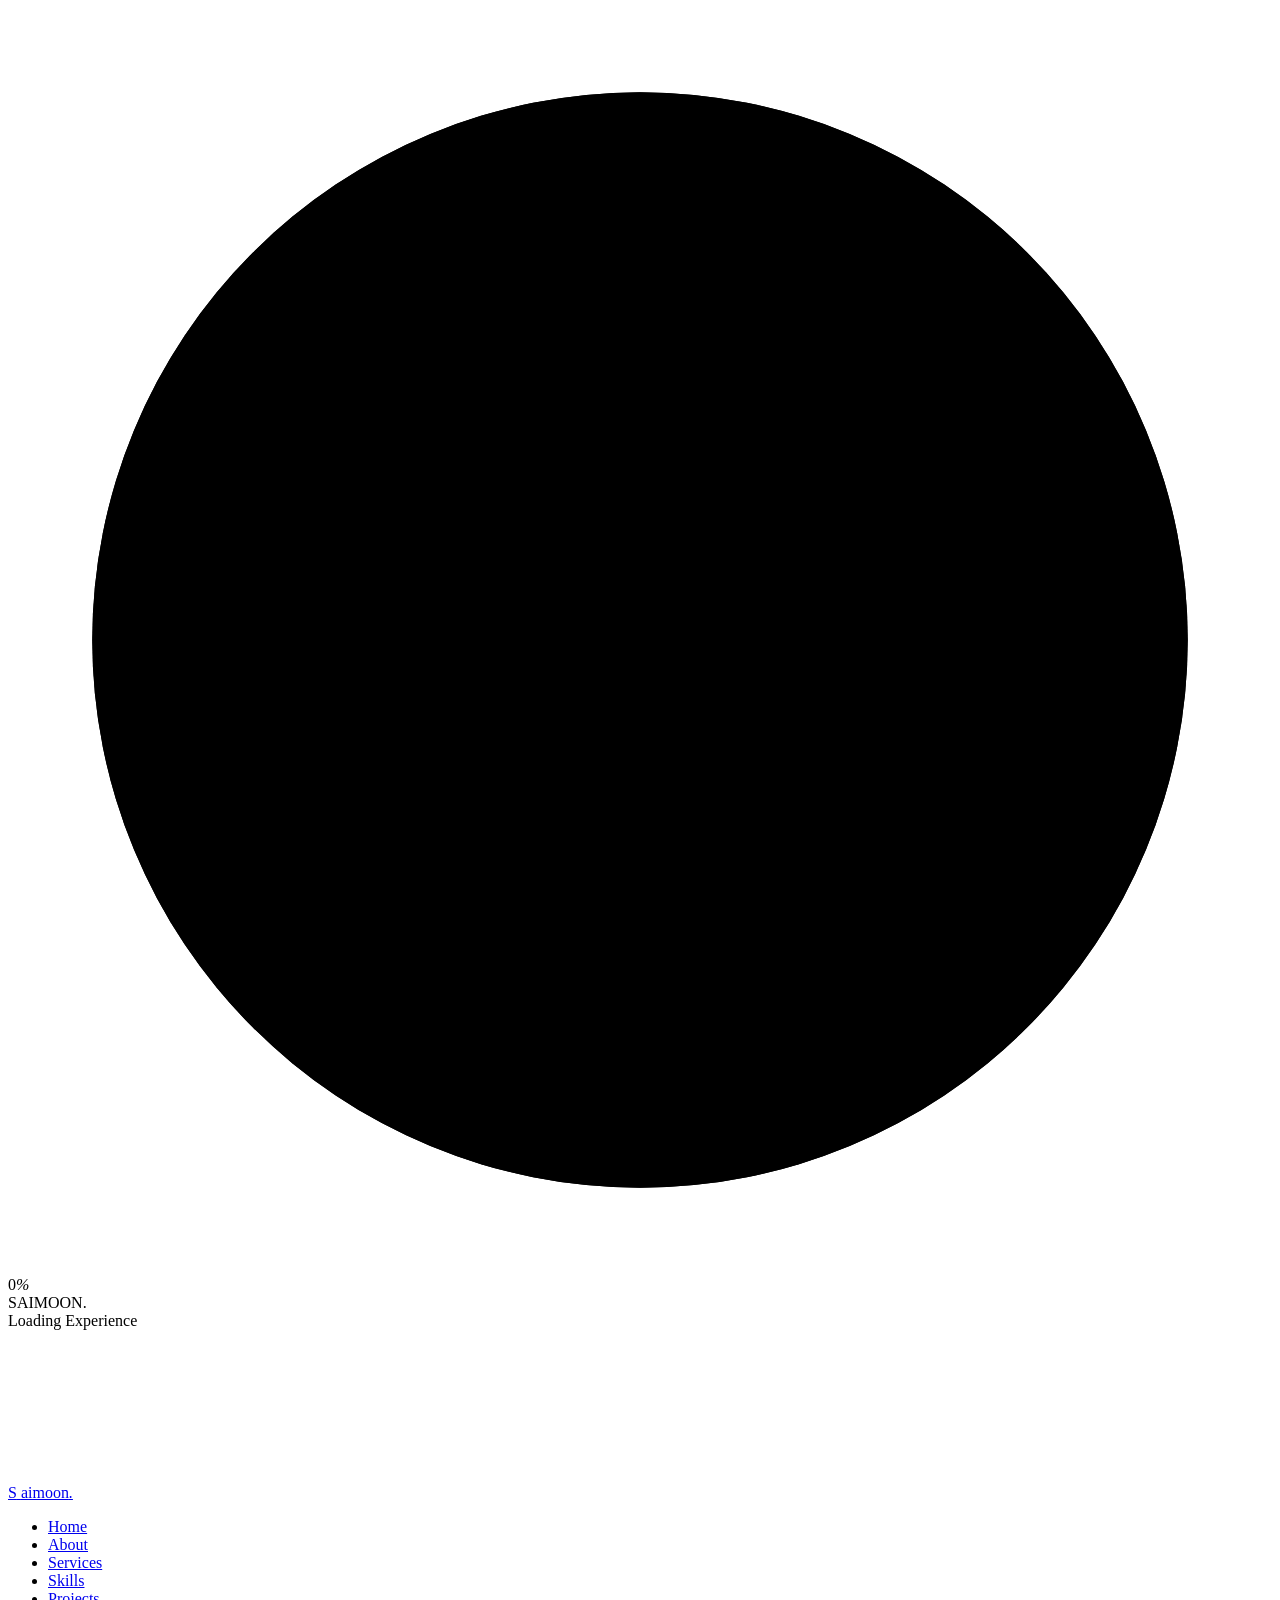
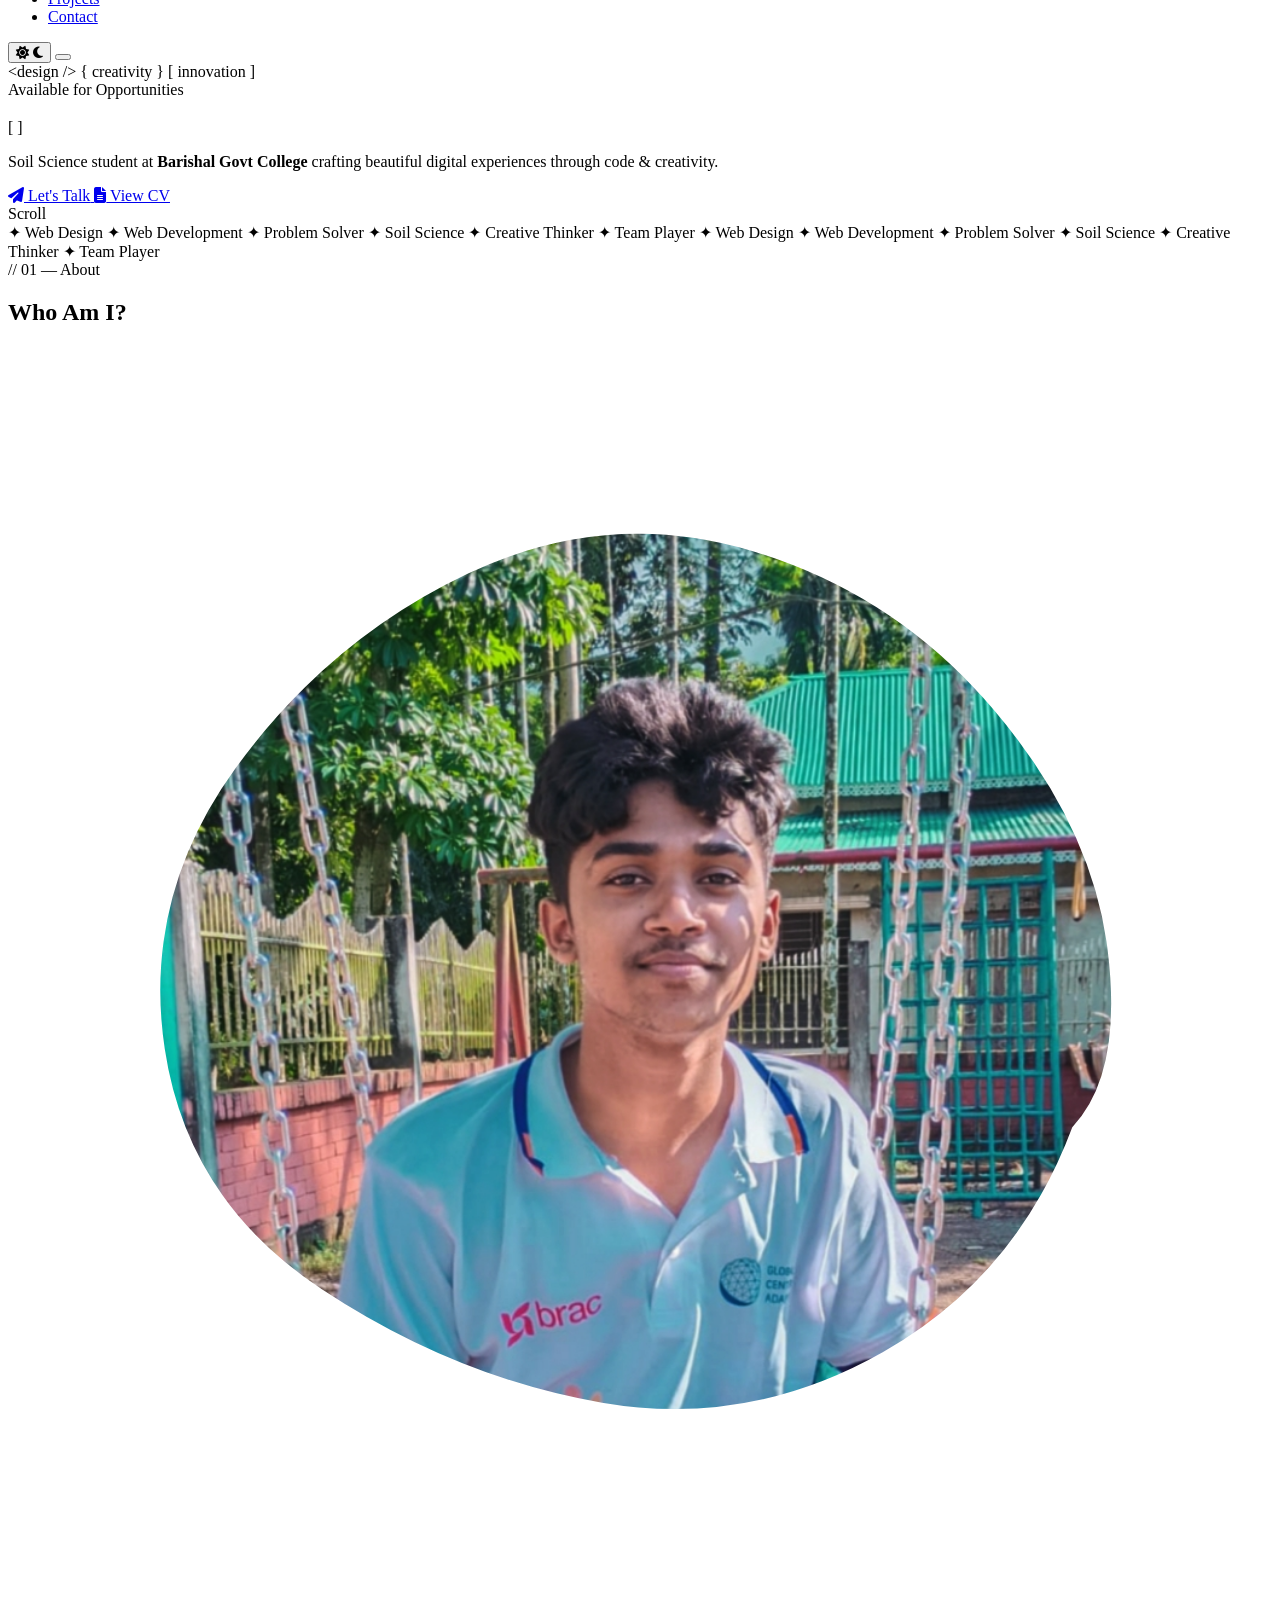
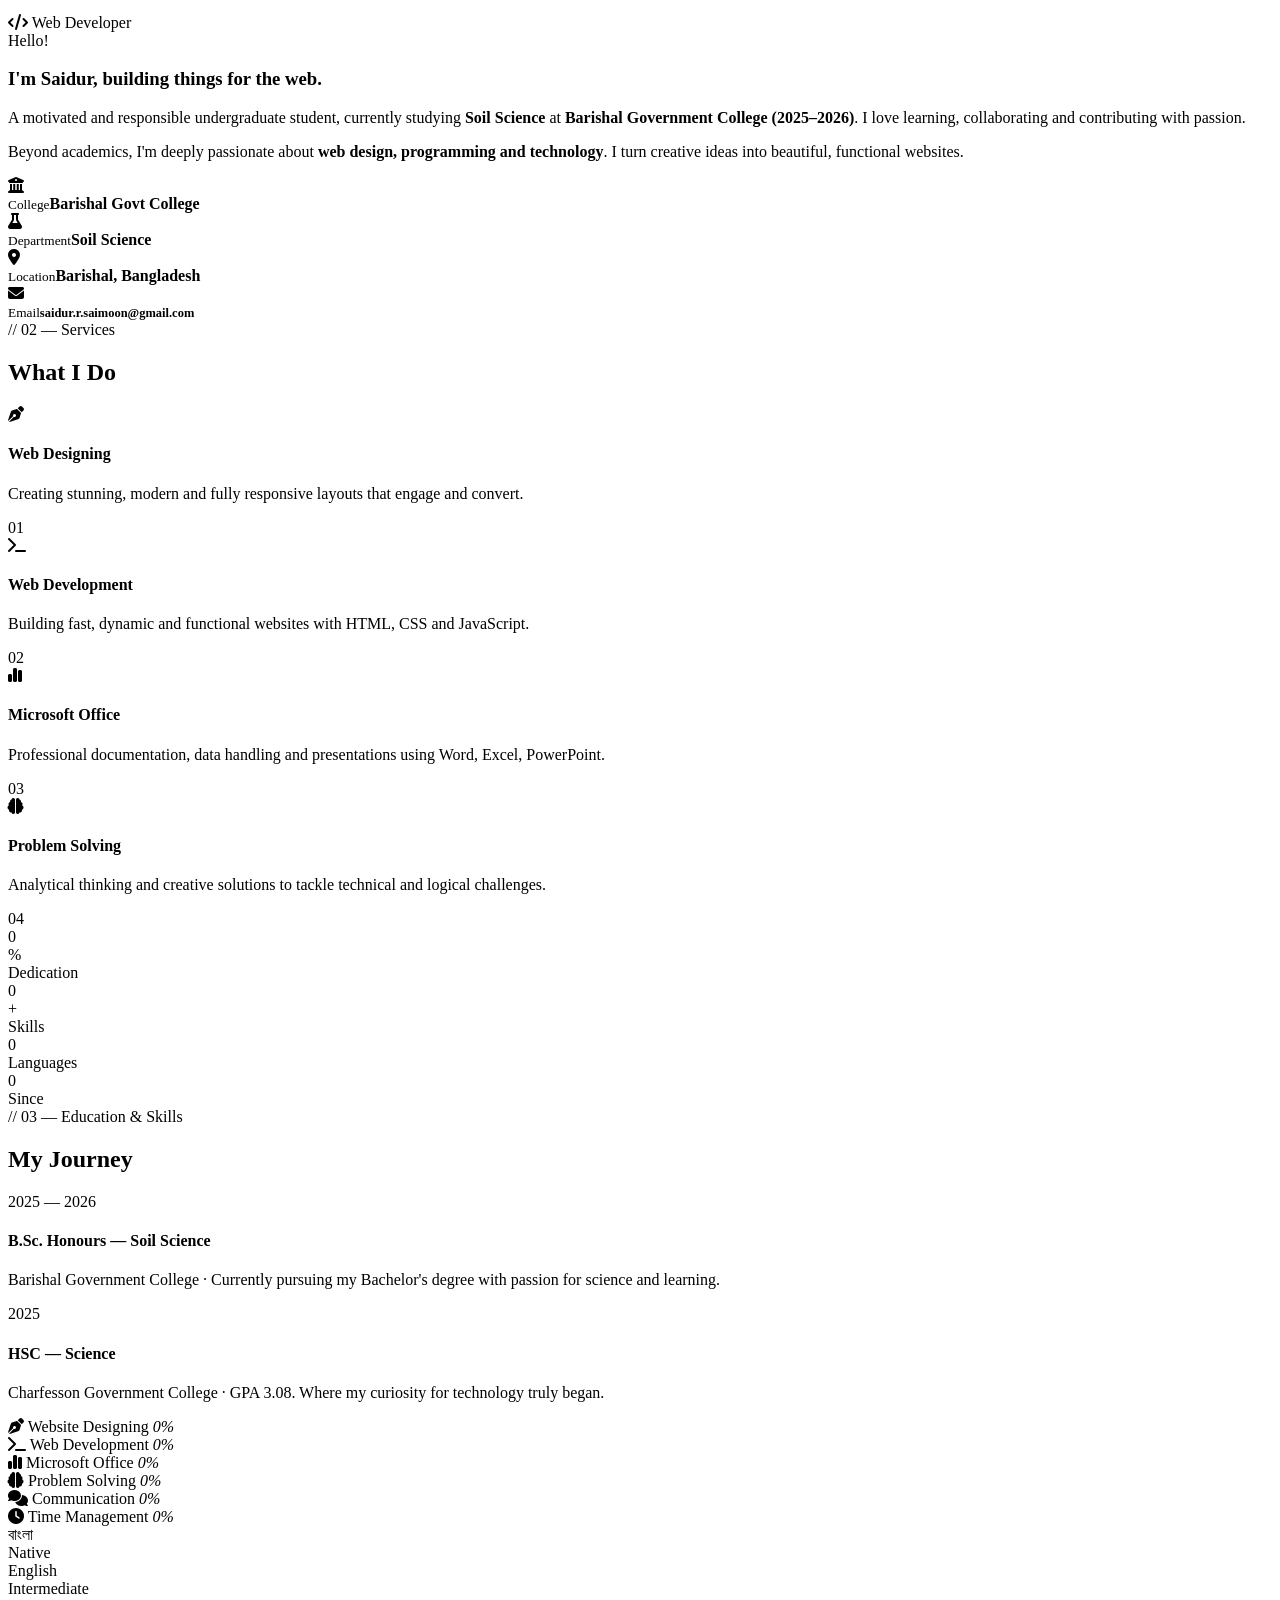
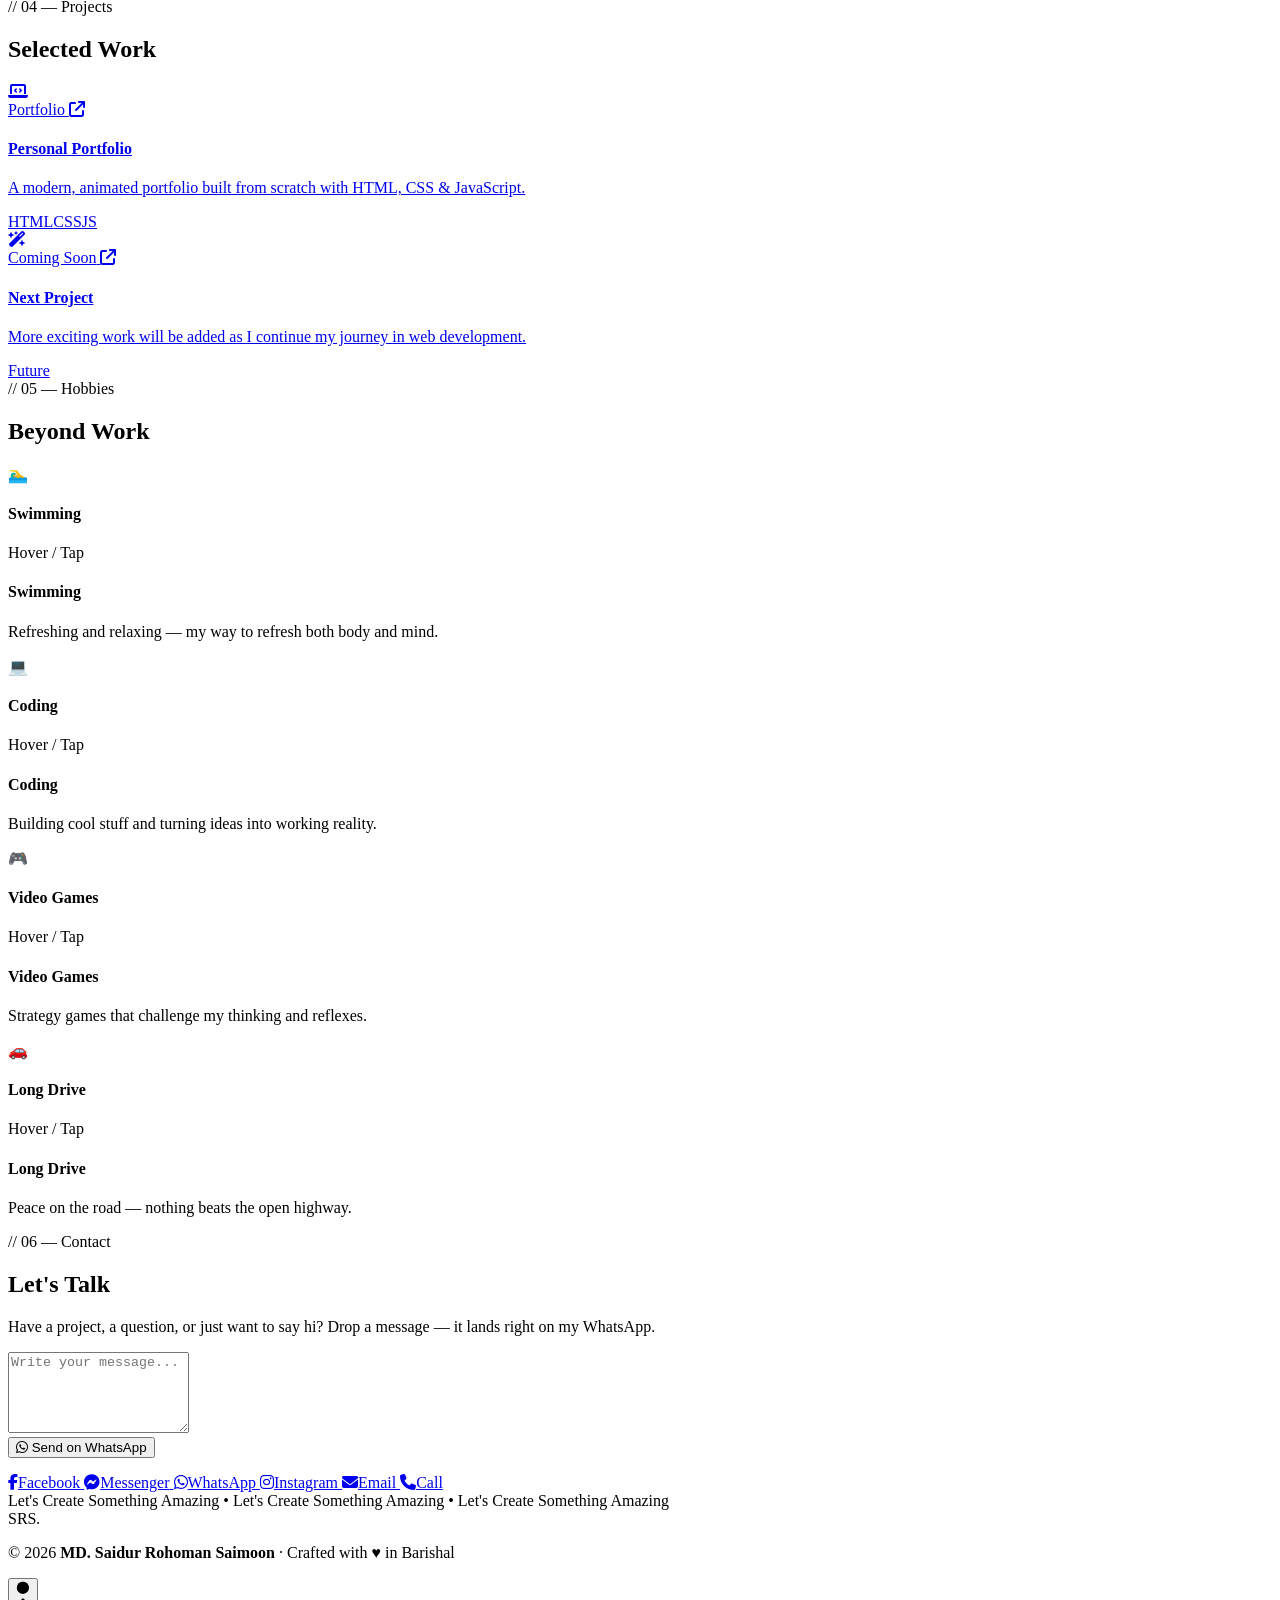
==== index.html @ ea06a196 "Add portfolio HTML structure This HTML file serves as a portfolio for MD. Saidur Rohoman Saimoon, sh" ====
<!DOCTYPE html>
<html lang="en">
<head>
<meta charset="UTF-8">
<meta name="viewport" content="width=device-width, initial-scale=1.0">
<title>MD. Saidur Rohoman Saimoon | Portfolio</title>
<link href="https://fonts.googleapis.com/css2?family=Space+Grotesk:wght@400;500;600;700&family=Syne:wght@600;700;800&family=JetBrains+Mono:wght@400;600&family=Poppins:wght@300;400;500;600&display=swap" rel="stylesheet">
<link rel="stylesheet" href="https://cdnjs.cloudflare.com/ajax/libs/font-awesome/6.5.0/css/all.min.css">
<link rel="stylesheet" href="style.css">
</head>
<body>

<!-- Preloader -->
<div id="preloader">
  <div class="pl-ring">
    <svg viewBox="0 0 120 120">
      <circle class="pl-bg" cx="60" cy="60" r="52"/>
      <circle class="pl-fg" cx="60" cy="60" r="52"/>
    </svg>
    <div class="pl-counter"><span id="plNum">0</span><i>%</i></div>
  </div>
  <div class="pl-logo">SAIMOON<span>.</span></div>
  <div class="pl-text">Loading Experience</div>
</div>

<!-- Background -->
<div class="bg-base"></div>
<div class="bg-grid"></div>
<div class="bg-noise"></div>
<div class="orb orb1"></div>
<div class="orb orb2"></div>
<div class="orb orb3"></div>
<div class="orb orb4"></div>
<div class="orb orb5"></div>
<canvas id="particles"></canvas>

<div id="scrollProgress"></div>

<!-- Cursor -->
<div class="cursor-trail" id="trail1"></div>
<div class="cursor-trail" id="trail2"></div>
<div class="cursor-trail" id="trail3"></div>
<div class="cursor-trail" id="trail4"></div>
<div class="cursor-trail" id="trail5"></div>
<div class="cursor-ring"></div>
<div class="cursor-dot"></div>

<!-- Navbar -->
<nav id="navbar">
  <a href="#home" class="logo">
    <span class="logo-mark">S</span>
    <span class="logo-text">aimoon<em>.</em></span>
  </a>
  <ul class="nav-links" id="navLinks">
    <li><a href="#home" data-text="Home"><span>Home</span></a></li>
    <li><a href="#about" data-text="About"><span>About</span></a></li>
    <li><a href="#services" data-text="Services"><span>Services</span></a></li>
    <li><a href="#skills" data-text="Skills"><span>Skills</span></a></li>
    <li><a href="#projects" data-text="Projects"><span>Projects</span></a></li>
    <li><a href="#contact" data-text="Contact"><span>Contact</span></a></li>
  </ul>
  <div class="nav-right">
    <button id="themeBtn" aria-label="Toggle theme">
      <i class="fas fa-sun"></i>
      <i class="fas fa-moon"></i>
    </button>
    <button class="menu-btn" id="menuBtn" aria-label="Menu">
      <span></span><span></span><span></span>
    </button>
  </div>
</nav>

<!-- Hero -->
<section id="home" class="hero">
  <div class="hero-floating-code">
    <span>&lt;design /&gt;</span>
    <span>{ creativity }</span>
    <span>[ innovation ]</span>
  </div>
  <div class="hero-inner">
    <div class="hero-badge">
      <span class="badge-pulse"></span>
      <span>Available for Opportunities</span>
    </div>
    <h1 class="hero-name">
      <span class="line"><span class="word" data-letters="MD. Saidur"></span></span>
      <span class="line"><span class="word gradient" data-letters="Rohoman Saimoon"></span></span>
    </h1>
    <div class="hero-role">
      <span class="role-bracket">[</span>
      <span id="typingRole"></span>
      <span class="role-cursor"></span>
      <span class="role-bracket">]</span>
    </div>
    <p class="hero-desc">
      Soil Science student at <strong>Barishal Govt College</strong> crafting 
      beautiful digital experiences through code &amp; creativity.
    </p>
    <div class="hero-actions">
      <a href="#contact" class="btn btn-glow" data-magnetic>
        <span><i class="fas fa-paper-plane"></i> Let's Talk</span>
      </a>
      <a href="cv.html" class="btn btn-ghost" data-magnetic>
        <span><i class="fas fa-file-alt"></i> View CV</span>
      </a>
    </div>
  </div>
  <div class="hero-scroll">
    <div class="scroll-line"></div>
    <span>Scroll</span>
  </div>
</section>

<!-- Marquee -->
<div class="marquee">
  <div class="marquee-inner">
    <span class="marquee-item">✦ Web Design</span>
    <span class="marquee-item">✦ Web Development</span>
    <span class="marquee-item">✦ Problem Solver</span>
    <span class="marquee-item">✦ Soil Science</span>
    <span class="marquee-item">✦ Creative Thinker</span>
    <span class="marquee-item">✦ Team Player</span>
    <span class="marquee-item">✦ Web Design</span>
    <span class="marquee-item">✦ Web Development</span>
    <span class="marquee-item">✦ Problem Solver</span>
    <span class="marquee-item">✦ Soil Science</span>
    <span class="marquee-item">✦ Creative Thinker</span>
    <span class="marquee-item">✦ Team Player</span>
  </div>
</div>

<!-- About -->
<section id="about" class="section">
  <div class="section-head reveal">
    <span class="section-tag">// 01 — About</span>
    <h2 class="section-title scramble" data-text="Who Am I?">Who Am I?</h2>
  </div>
  <div class="about-wrap">
    <div class="about-visual reveal">
      <div class="blob-wrap">
        <div class="blob-glow"></div>
        <svg class="blob-svg" viewBox="0 0 500 500">
          <defs>
            <clipPath id="blobClip">
              <path id="blobPath" d="M421,309Q399,368,346,398Q293,428,235,418Q177,408,124,373Q71,338,62,278Q53,218,90,167Q127,116,182,90Q237,64,294,81Q351,98,390,144Q429,190,435,239Q441,288,421,309Z"/>
            </clipPath>
          </defs>
          <image href="profile.jpg" x="0" y="0" width="500" height="500" preserveAspectRatio="xMidYMid slice" clip-path="url(#blobClip)"/>
        </svg>
        <div class="blob-ring"></div>
        <div class="blob-orbit"><span class="orbit-ball"></span></div>
      </div>
      <div class="visual-tag">
        <i class="fas fa-code"></i>
        <span>Web Developer</span>
      </div>
    </div>
    <div class="about-text reveal">
      <div class="about-line"><span>Hello!</span></div>
      <h3 class="about-h">I'm <span class="grad-text">Saidur</span>, building things for the web.</h3>
      <p>
        A motivated and responsible undergraduate student, currently studying 
        <strong>Soil Science</strong> at <strong>Barishal Government College (2025–2026)</strong>. 
        I love learning, collaborating and contributing with passion.
      </p>
      <p>
        Beyond academics, I'm deeply passionate about <strong>web design, programming and technology</strong>. 
        I turn creative ideas into beautiful, functional websites.
      </p>
      <div class="about-info">
        <div class="info-row">
          <i class="fas fa-university"></i>
          <div><small>College</small><strong>Barishal Govt College</strong></div>
        </div>
        <div class="info-row">
          <i class="fas fa-flask"></i>
          <div><small>Department</small><strong>Soil Science</strong></div>
        </div>
        <div class="info-row">
          <i class="fas fa-map-marker-alt"></i>
          <div><small>Location</small><strong>Barishal, Bangladesh</strong></div>
        </div>
        <div class="info-row">
          <i class="fas fa-envelope"></i>
          <div><small>Email</small><strong style="font-size:.78rem">saidur.r.saimoon@gmail.com</strong></div>
        </div>
      </div>
    </div>
  </div>
</section>

<!-- Services -->
<section id="services" class="section">
  <div class="section-head reveal">
    <span class="section-tag">// 02 — Services</span>
    <h2 class="section-title scramble" data-text="What I Do">What I Do</h2>
  </div>
  <div class="services-grid">
    <div class="service-card reveal" data-tilt>
      <div class="service-inner">
        <div class="service-icon"><i class="fas fa-pen-nib"></i></div>
        <h4>Web Designing</h4>
        <p>Creating stunning, modern and fully responsive layouts that engage and convert.</p>
        <span class="service-num">01</span>
      </div>
      <div class="spotlight"></div>
    </div>
    <div class="service-card reveal" data-tilt>
      <div class="service-inner">
        <div class="service-icon"><i class="fas fa-terminal"></i></div>
        <h4>Web Development</h4>
        <p>Building fast, dynamic and functional websites with HTML, CSS and JavaScript.</p>
        <span class="service-num">02</span>
      </div>
      <div class="spotlight"></div>
    </div>
    <div class="service-card reveal" data-tilt>
      <div class="service-inner">
        <div class="service-icon"><i class="fas fa-chart-simple"></i></div>
        <h4>Microsoft Office</h4>
        <p>Professional documentation, data handling and presentations using Word, Excel, PowerPoint.</p>
        <span class="service-num">03</span>
      </div>
      <div class="spotlight"></div>
    </div>
    <div class="service-card reveal" data-tilt>
      <div class="service-inner">
        <div class="service-icon"><i class="fas fa-brain"></i></div>
        <h4>Problem Solving</h4>
        <p>Analytical thinking and creative solutions to tackle technical and logical challenges.</p>
        <span class="service-num">04</span>
      </div>
      <div class="spotlight"></div>
    </div>
  </div>
</section>

<!-- Stats -->
<section class="stats-section">
  <div class="stats-grid">
    <div class="stat-card reveal">
      <div class="stat-num" data-count="100">0</div>
      <div class="stat-suffix">%</div>
      <div class="stat-label">Dedication</div>
    </div>
    <div class="stat-card reveal">
      <div class="stat-num" data-count="6">0</div>
      <div class="stat-suffix">+</div>
      <div class="stat-label">Skills</div>
    </div>
    <div class="stat-card reveal">
      <div class="stat-num" data-count="2">0</div>
      <div class="stat-suffix"></div>
      <div class="stat-label">Languages</div>
    </div>
    <div class="stat-card reveal">
      <div class="stat-num" data-count="2025">0</div>
      <div class="stat-suffix"></div>
      <div class="stat-label">Since</div>
    </div>
  </div>
</section>

<!-- Journey -->
<section id="skills" class="section">
  <div class="section-head reveal">
    <span class="section-tag">// 03 — Education & Skills</span>
    <h2 class="section-title scramble" data-text="My Journey">My Journey</h2>
  </div>
  <div class="journey-wrap">
    <div class="timeline-col">
      <div class="tl-item reveal">
        <div class="tl-marker"><span></span><div class="tl-ping"></div></div>
        <div class="tl-body">
          <span class="tl-date">2025 — 2026</span>
          <h4>B.Sc. Honours — Soil Science</h4>
          <p>Barishal Government College · Currently pursuing my Bachelor's degree with passion for science and learning.</p>
        </div>
      </div>
      <div class="tl-item reveal">
        <div class="tl-marker"><span></span><div class="tl-ping"></div></div>
        <div class="tl-body">
          <span class="tl-date">2025</span>
          <h4>HSC — Science</h4>
          <p>Charfesson Government College · GPA 3.08. Where my curiosity for technology truly began.</p>
        </div>
      </div>
    </div>
    <div class="skills-col">
      <div class="skill reveal">
        <div class="skill-top">
          <span><i class="fas fa-pen-nib"></i> Website Designing</span>
          <em><span class="skill-count" data-count="88">0</span>%</em>
        </div>
        <div class="skill-track"><div class="skill-fill" data-width="88"></div></div>
      </div>
      <div class="skill reveal">
        <div class="skill-top">
          <span><i class="fas fa-terminal"></i> Web Development</span>
          <em><span class="skill-count" data-count="82">0</span>%</em>
        </div>
        <div class="skill-track"><div class="skill-fill" data-width="82"></div></div>
      </div>
      <div class="skill reveal">
        <div class="skill-top">
          <span><i class="fas fa-chart-simple"></i> Microsoft Office</span>
          <em><span class="skill-count" data-count="85">0</span>%</em>
        </div>
        <div class="skill-track"><div class="skill-fill" data-width="85"></div></div>
      </div>
      <div class="skill reveal">
        <div class="skill-top">
          <span><i class="fas fa-brain"></i> Problem Solving</span>
          <em><span class="skill-count" data-count="85">0</span>%</em>
        </div>
        <div class="skill-track"><div class="skill-fill" data-width="85"></div></div>
      </div>
      <div class="skill reveal">
        <div class="skill-top">
          <span><i class="fas fa-comments"></i> Communication</span>
          <em><span class="skill-count" data-count="80">0</span>%</em>
        </div>
        <div class="skill-track"><div class="skill-fill" data-width="80"></div></div>
      </div>
      <div class="skill reveal">
        <div class="skill-top">
          <span><i class="fas fa-clock"></i> Time Management</span>
          <em><span class="skill-count" data-count="83">0</span>%</em>
        </div>
        <div class="skill-track"><div class="skill-fill" data-width="83"></div></div>
      </div>
      <div class="lang-row">
        <div class="lang-pill"><div class="lang-name">বাংলা</div><div class="lang-lvl">Native</div></div>
        <div class="lang-pill"><div class="lang-name">English</div><div class="lang-lvl">Intermediate</div></div>
      </div>
    </div>
  </div>
</section>

<!-- Projects -->
<section id="projects" class="section">
  <div class="section-head reveal">
    <span class="section-tag">// 04 — Projects</span>
    <h2 class="section-title scramble" data-text="Selected Work">Selected Work</h2>
  </div>
  <div class="projects-grid">
    <a class="project-card reveal" href="#">
      <div class="project-visual">
        <div class="pv-bg pv-1"></div>
        <div class="pv-icon"><i class="fas fa-laptop-code"></i></div>
        <div class="pv-reveal"></div>
      </div>
      <div class="project-meta">
        <div class="pm-top">
          <span class="pm-cat">Portfolio</span>
          <span class="pm-arrow"><i class="fas fa-arrow-up-right-from-square"></i></span>
        </div>
        <h4>Personal Portfolio</h4>
        <p>A modern, animated portfolio built from scratch with HTML, CSS &amp; JavaScript.</p>
        <div class="pm-tags"><span>HTML</span><span>CSS</span><span>JS</span></div>
      </div>
    </a>
    <a class="project-card reveal" href="#">
      <div class="project-visual">
        <div class="pv-bg pv-2"></div>
        <div class="pv-icon"><i class="fas fa-wand-magic-sparkles"></i></div>
        <div class="pv-reveal"></div>
      </div>
      <div class="project-meta">
        <div class="pm-top">
          <span class="pm-cat">Coming Soon</span>
          <span class="pm-arrow"><i class="fas fa-arrow-up-right-from-square"></i></span>
        </div>
        <h4>Next Project</h4>
        <p>More exciting work will be added as I continue my journey in web development.</p>
        <div class="pm-tags"><span>Future</span></div>
      </div>
    </a>
  </div>
</section>

<!-- Hobbies -->
<section id="hobbies" class="section">
  <div class="section-head reveal">
    <span class="section-tag">// 05 — Hobbies</span>
    <h2 class="section-title scramble" data-text="Beyond Work">Beyond Work</h2>
  </div>
  <div class="hobbies-grid">
    <div class="flip-card reveal">
      <div class="flip-inner">
        <div class="flip-front"><div class="flip-icon">🏊‍♂️</div><h4>Swimming</h4><span>Hover / Tap</span></div>
        <div class="flip-back"><h4>Swimming</h4><p>Refreshing and relaxing — my way to refresh both body and mind.</p></div>
      </div>
    </div>
    <div class="flip-card reveal">
      <div class="flip-inner">
        <div class="flip-front"><div class="flip-icon">💻</div><h4>Coding</h4><span>Hover / Tap</span></div>
        <div class="flip-back"><h4>Coding</h4><p>Building cool stuff and turning ideas into working reality.</p></div>
      </div>
    </div>
    <div class="flip-card reveal">
      <div class="flip-inner">
        <div class="flip-front"><div class="flip-icon">🎮</div><h4>Video Games</h4><span>Hover / Tap</span></div>
        <div class="flip-back"><h4>Video Games</h4><p>Strategy games that challenge my thinking and reflexes.</p></div>
      </div>
    </div>
    <div class="flip-card reveal">
      <div class="flip-inner">
        <div class="flip-front"><div class="flip-icon">🚗</div><h4>Long Drive</h4><span>Hover / Tap</span></div>
        <div class="flip-back"><h4>Long Drive</h4><p>Peace on the road — nothing beats the open highway.</p></div>
      </div>
    </div>
  </div>
</section>

<!-- Contact -->
<section id="contact" class="section">
  <div class="section-head reveal">
    <span class="section-tag">// 06 — Contact</span>
    <h2 class="section-title scramble" data-text="Let's Talk">Let's Talk</h2>
  </div>
  <div class="contact-wrap">
    <p class="contact-lead reveal">
      Have a project, a question, or just want to say hi? Drop a message — it lands right on my WhatsApp.
    </p>
    <form class="contact-form reveal" id="contactForm">
      <div class="input-wrap">
        <textarea name="message" rows="5" placeholder="Write your message..." required></textarea>
      </div>
      <button type="submit" class="btn btn-glow" data-magnetic>
        <span><i class="fab fa-whatsapp"></i> Send on WhatsApp</span>
      </button>
      <p class="form-status" id="formStatus"></p>
    </form>
    <div class="social-orbit reveal">
      <a href="https://www.facebook.com/Saidur.R.Saimoon" target="_blank" rel="noopener" class="orbit-link">
        <i class="fab fa-facebook-f"></i><span>Facebook</span>
      </a>
      <a href="https://m.me/Saidur.R.Saimoon" target="_blank" rel="noopener" class="orbit-link">
        <i class="fab fa-facebook-messenger"></i><span>Messenger</span>
      </a>
      <a href="https://wa.me/8801610426493" target="_blank" rel="noopener" class="orbit-link">
        <i class="fab fa-whatsapp"></i><span>WhatsApp</span>
      </a>
      <a href="https://instagram.com/s.r.saimoon" target="_blank" rel="noopener" class="orbit-link">
        <i class="fab fa-instagram"></i><span>Instagram</span>
      </a>
      <a href="mailto:saidur.r.saimoon@gmail.com" class="orbit-link">
        <i class="fas fa-envelope"></i><span>Email</span>
      </a>
      <a href="tel:+8801610426493" class="orbit-link">
        <i class="fas fa-phone"></i><span>Call</span>
      </a>
    </div>
  </div>
</section>

<!-- Footer -->
<footer>
  <div class="footer-marquee">
    <span>Let's Create Something Amazing</span>
    <span class="dot">•</span>
    <span>Let's Create Something Amazing</span>
    <span class="dot">•</span>
    <span>Let's Create Something Amazing</span>
  </div>
  <div class="footer-bottom">
    <div class="footer-logo">SRS<em>.</em></div>
    <p>© 2026 <strong>MD. Saidur Rohoman Saimoon</strong> · Crafted with <span class="heart">♥</span> in Barishal</p>
  </div>
</footer>

<button id="topBtn" aria-label="Back to top">
  <svg viewBox="0 0 48 48">
    <circle class="ring-bg" cx="24" cy="24" r="21"/>
    <circle class="ring-fg" cx="24" cy="24" r="21"/>
  </svg>
  <i class="fas fa-arrow-up"></i>
</button>

<script src="script.js"></script>
</body>
  </html>
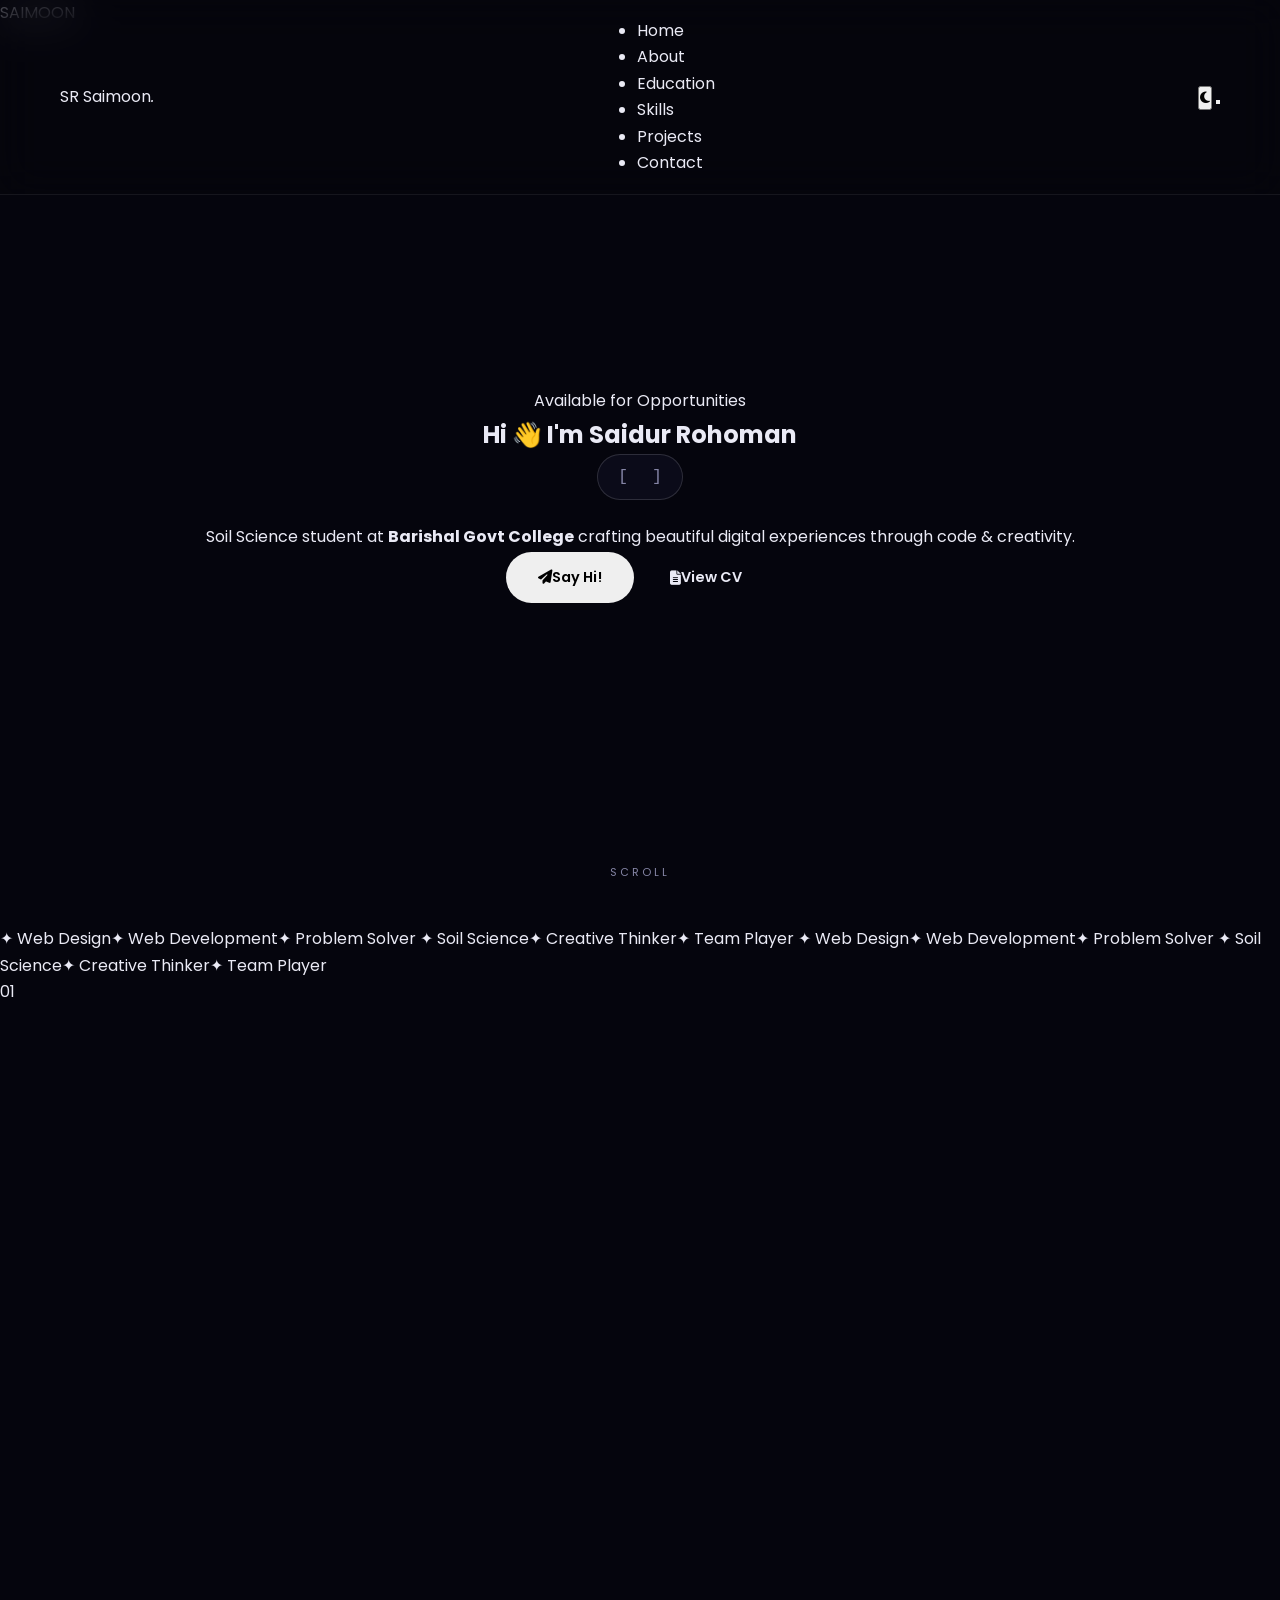
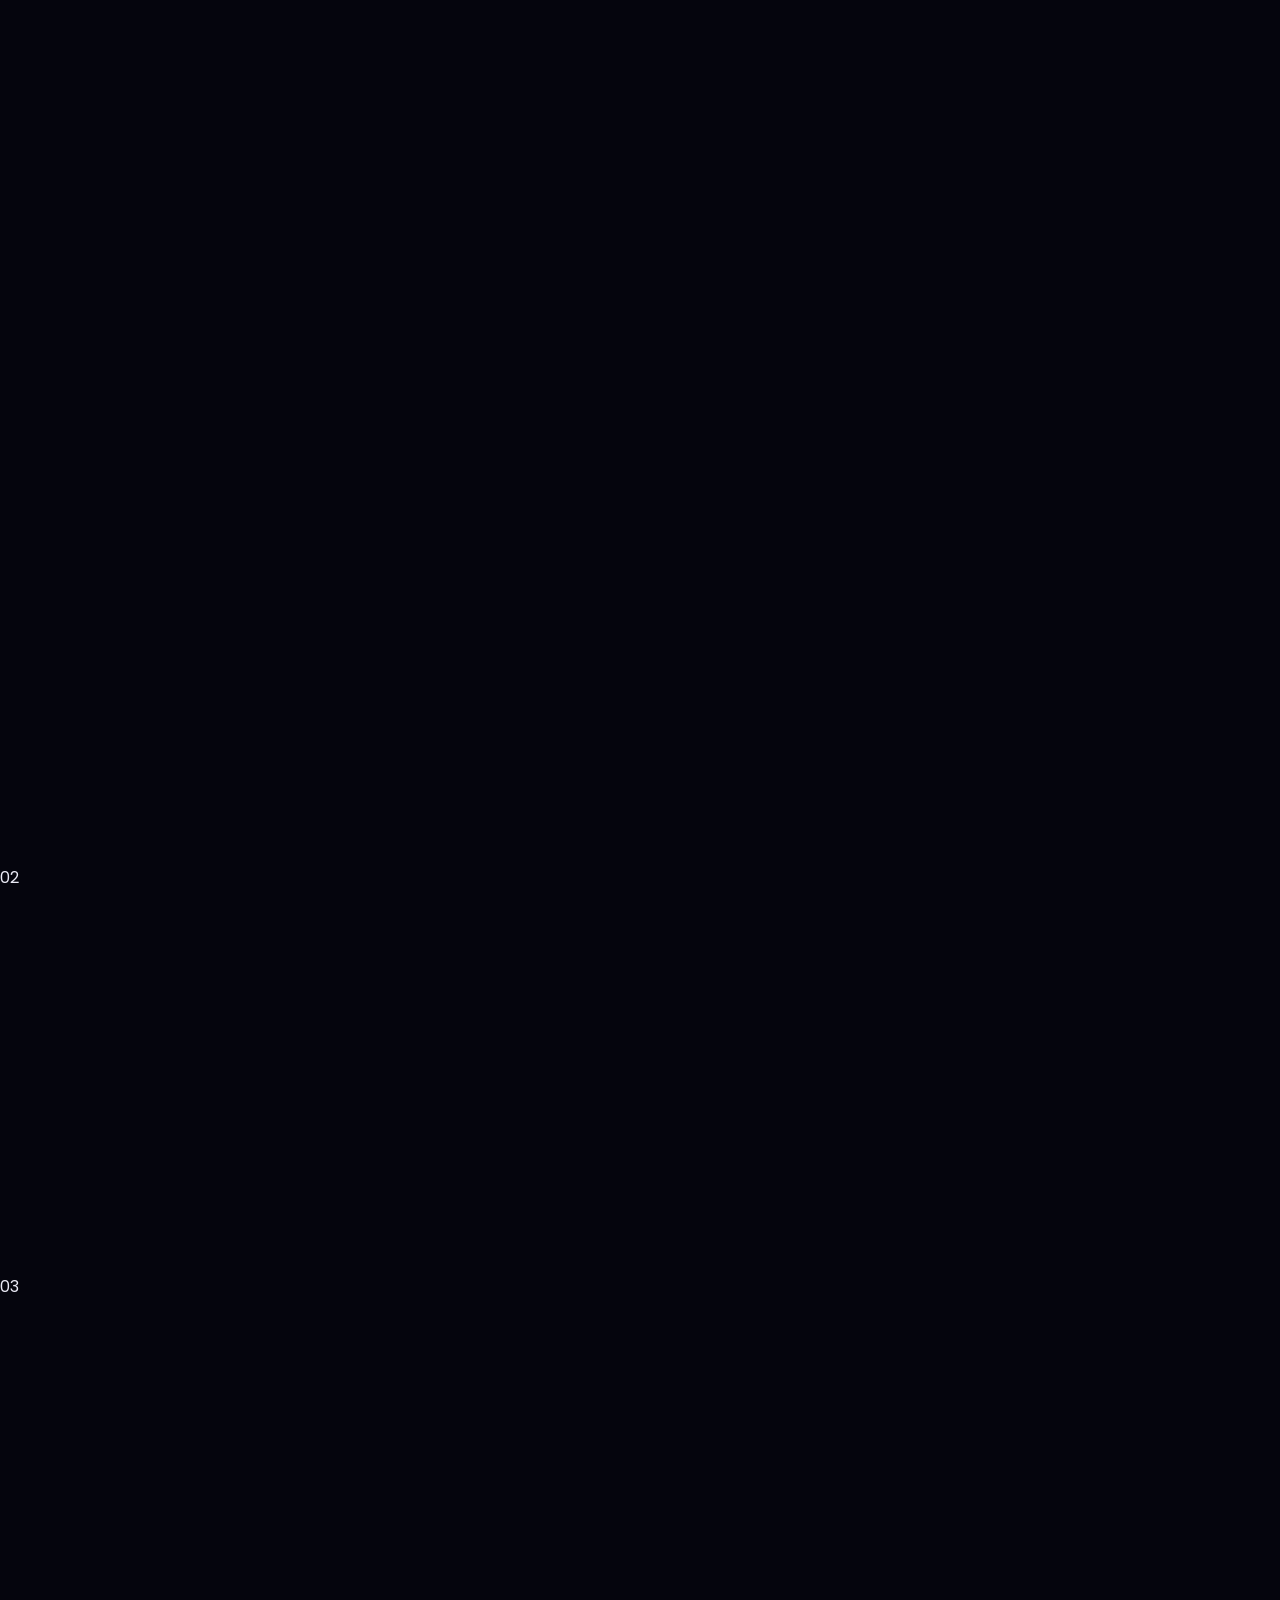
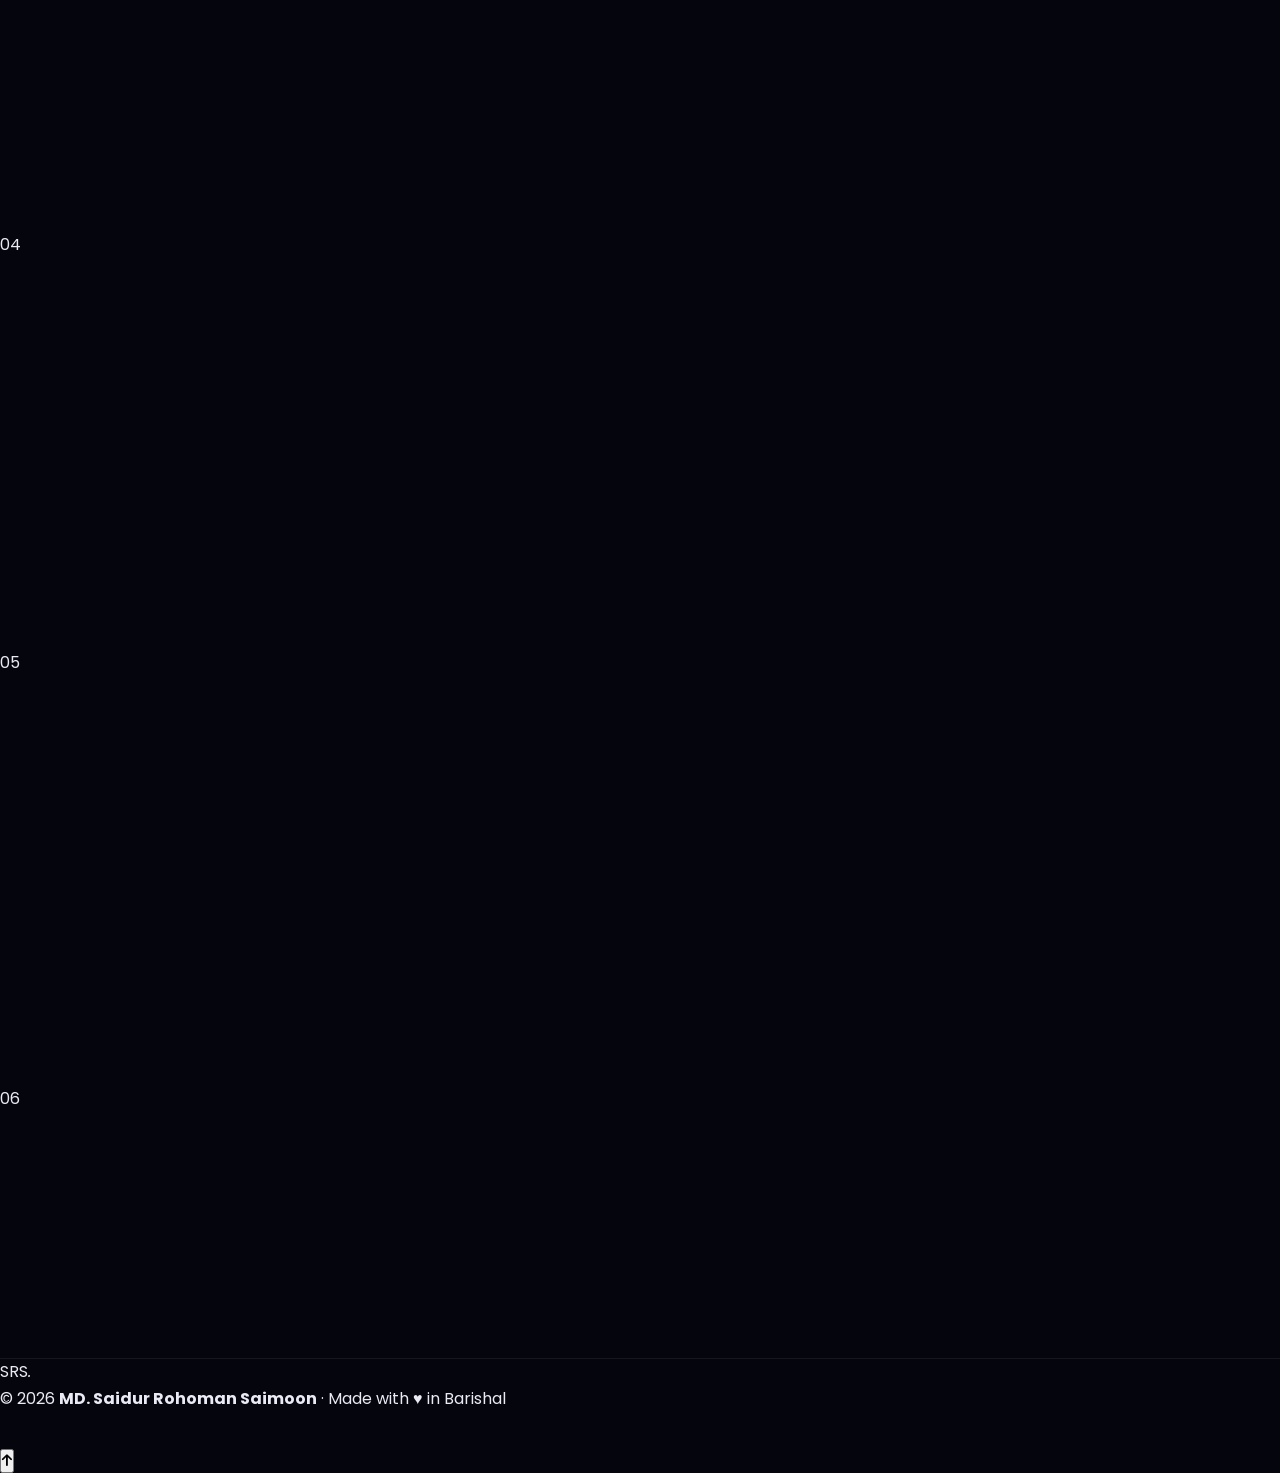
==== commit a90cc252: "Add initial index.html for personal portfolio" ====
--- a/index.html
+++ b/index.html
@@ -3,480 +3,285 @@
 <head>
 <meta charset="UTF-8">
 <meta name="viewport" content="width=device-width, initial-scale=1.0">
-<title>MD. Saidur Rohoman Saimoon | Portfolio</title>
-<link href="https://fonts.googleapis.com/css2?family=Space+Grotesk:wght@400;500;600;700&family=Syne:wght@600;700;800&family=JetBrains+Mono:wght@400;600&family=Poppins:wght@300;400;500;600&display=swap" rel="stylesheet">
+<title>Saidur R. Saimoon</title>
+<link href="https://fonts.googleapis.com/css2?family=Syne:wght@600;700;800&family=Playfair+Display:wght@600;700&family=Cormorant+Garamond:wght@500;600;700&family=Space+Grotesk:wght@500;600;700&family=Outfit:wght@500;600;700&family=Caveat:wght@600;700&family=Inter:wght@400;500;600&family=Poppins:wght@300;400;500&display=swap" rel="stylesheet">
 <link rel="stylesheet" href="https://cdnjs.cloudflare.com/ajax/libs/font-awesome/6.5.0/css/all.min.css">
 <link rel="stylesheet" href="style.css">
 </head>
 <body>
 
-<!-- Preloader -->
-<div id="preloader">
-  <div class="pl-ring">
-    <svg viewBox="0 0 120 120">
-      <circle class="pl-bg" cx="60" cy="60" r="52"/>
-      <circle class="pl-fg" cx="60" cy="60" r="52"/>
-    </svg>
-    <div class="pl-counter"><span id="plNum">0</span><i>%</i></div>
-  </div>
-  <div class="pl-logo">SAIMOON<span>.</span></div>
-  <div class="pl-text">Loading Experience</div>
+<div id="loader">
+  <div class="loader-text">SAIMOON</div>
+  <div class="loader-line"></div>
 </div>
 
-<!-- Background -->
-<div class="bg-base"></div>
-<div class="bg-grid"></div>
-<div class="bg-noise"></div>
-<div class="orb orb1"></div>
-<div class="orb orb2"></div>
-<div class="orb orb3"></div>
-<div class="orb orb4"></div>
-<div class="orb orb5"></div>
-<canvas id="particles"></canvas>
-
-<div id="scrollProgress"></div>
-
-<!-- Cursor -->
-<div class="cursor-trail" id="trail1"></div>
-<div class="cursor-trail" id="trail2"></div>
-<div class="cursor-trail" id="trail3"></div>
-<div class="cursor-trail" id="trail4"></div>
-<div class="cursor-trail" id="trail5"></div>
-<div class="cursor-ring"></div>
-<div class="cursor-dot"></div>
-
-<!-- Navbar -->
-<nav id="navbar">
-  <a href="#home" class="logo">
-    <span class="logo-mark">S</span>
-    <span class="logo-text">aimoon<em>.</em></span>
+<div class="bg-layer bg-1"></div>
+<div class="bg-layer bg-2"></div>
+
+<div id="bar"></div>
+
+<nav id="nav">
+  <a href="#home" class="brand">
+    <span class="brand-mark">SR</span>
+    <span class="brand-txt">Saimoon<em>.</em></span>
   </a>
-  <ul class="nav-links" id="navLinks">
-    <li><a href="#home" data-text="Home"><span>Home</span></a></li>
-    <li><a href="#about" data-text="About"><span>About</span></a></li>
-    <li><a href="#services" data-text="Services"><span>Services</span></a></li>
-    <li><a href="#skills" data-text="Skills"><span>Skills</span></a></li>
-    <li><a href="#projects" data-text="Projects"><span>Projects</span></a></li>
-    <li><a href="#contact" data-text="Contact"><span>Contact</span></a></li>
+  <ul class="menu" id="menu">
+    <li><a href="#home">Home</a></li>
+    <li><a href="#about">About</a></li>
+    <li><a href="#education">Education</a></li>
+    <li><a href="#skills">Skills</a></li>
+    <li><a href="#projects">Projects</a></li>
+    <li><a href="#contact">Contact</a></li>
   </ul>
-  <div class="nav-right">
-    <button id="themeBtn" aria-label="Toggle theme">
-      <i class="fas fa-sun"></i>
-      <i class="fas fa-moon"></i>
-    </button>
-    <button class="menu-btn" id="menuBtn" aria-label="Menu">
-      <span></span><span></span><span></span>
-    </button>
+  <div class="nav-actions">
+    <button id="theme"><i class="fas fa-moon"></i></button>
+    <button id="burger"><span></span><span></span><span></span></button>
   </div>
 </nav>
 
-<!-- Hero -->
+<!-- ============ HERO ============ -->
 <section id="home" class="hero">
-  <div class="hero-floating-code">
-    <span>&lt;design /&gt;</span>
-    <span>{ creativity }</span>
-    <span>[ innovation ]</span>
-  </div>
+  <div class="hero-aurora"></div>
+  <div class="hero-grid-lines"></div>
   <div class="hero-inner">
-    <div class="hero-badge">
-      <span class="badge-pulse"></span>
-      <span>Available for Opportunities</span>
-    </div>
-    <h1 class="hero-name">
-      <span class="line"><span class="word" data-letters="MD. Saidur"></span></span>
-      <span class="line"><span class="word gradient" data-letters="Rohoman Saimoon"></span></span>
+    <div class="hero-tag"><span class="dot"></span> Available for Opportunities</div>
+    <h1 class="hero-title">
+      <span class="line">Hi <span class="wave">👋</span> I'm</span>
+      <span class="line grad">Saidur Rohoman</span>
     </h1>
     <div class="hero-role">
-      <span class="role-bracket">[</span>
-      <span id="typingRole"></span>
-      <span class="role-cursor"></span>
-      <span class="role-bracket">]</span>
-    </div>
-    <p class="hero-desc">
-      Soil Science student at <strong>Barishal Govt College</strong> crafting 
-      beautiful digital experiences through code &amp; creativity.
+      <span class="bracket">[</span>
+      <span id="type"></span><span class="caret"></span>
+      <span class="bracket">]</span>
+    </div>
+    <p class="hero-text">
+      Soil Science student at <b>Barishal Govt College</b> crafting beautiful digital experiences through code &amp; creativity.
     </p>
-    <div class="hero-actions">
-      <a href="#contact" class="btn btn-glow" data-magnetic>
-        <span><i class="fas fa-paper-plane"></i> Let's Talk</span>
-      </a>
-      <a href="cv.html" class="btn btn-ghost" data-magnetic>
-        <span><i class="fas fa-file-alt"></i> View CV</span>
-      </a>
+    <div class="hero-btns">
+      <button class="btn btn-1" onclick="party(event)"><i class="fas fa-paper-plane"></i> Say Hi!</button>
+      <a href="cv.html" class="btn btn-2"><i class="fas fa-file-alt"></i> View CV</a>
     </div>
   </div>
   <div class="hero-scroll">
-    <div class="scroll-line"></div>
     <span>Scroll</span>
-  </div>
-</section>
-
-<!-- Marquee -->
-<div class="marquee">
-  <div class="marquee-inner">
-    <span class="marquee-item">✦ Web Design</span>
-    <span class="marquee-item">✦ Web Development</span>
-    <span class="marquee-item">✦ Problem Solver</span>
-    <span class="marquee-item">✦ Soil Science</span>
-    <span class="marquee-item">✦ Creative Thinker</span>
-    <span class="marquee-item">✦ Team Player</span>
-    <span class="marquee-item">✦ Web Design</span>
-    <span class="marquee-item">✦ Web Development</span>
-    <span class="marquee-item">✦ Problem Solver</span>
-    <span class="marquee-item">✦ Soil Science</span>
-    <span class="marquee-item">✦ Creative Thinker</span>
-    <span class="marquee-item">✦ Team Player</span>
+    <div class="scroll-pill"></div>
+  </div>
+</section>
+
+<!-- MARQUEE -->
+<div class="ticker">
+  <div class="ticker-track">
+    <span>✦ Web Design</span><span>✦ Web Development</span><span>✦ Problem Solver</span>
+    <span>✦ Soil Science</span><span>✦ Creative Thinker</span><span>✦ Team Player</span>
+    <span>✦ Web Design</span><span>✦ Web Development</span><span>✦ Problem Solver</span>
+    <span>✦ Soil Science</span><span>✦ Creative Thinker</span><span>✦ Team Player</span>
   </div>
 </div>
 
-<!-- About -->
-<section id="about" class="section">
-  <div class="section-head reveal">
-    <span class="section-tag">// 01 — About</span>
-    <h2 class="section-title scramble" data-text="Who Am I?">Who Am I?</h2>
-  </div>
-  <div class="about-wrap">
-    <div class="about-visual reveal">
-      <div class="blob-wrap">
-        <div class="blob-glow"></div>
-        <svg class="blob-svg" viewBox="0 0 500 500">
-          <defs>
-            <clipPath id="blobClip">
-              <path id="blobPath" d="M421,309Q399,368,346,398Q293,428,235,418Q177,408,124,373Q71,338,62,278Q53,218,90,167Q127,116,182,90Q237,64,294,81Q351,98,390,144Q429,190,435,239Q441,288,421,309Z"/>
-            </clipPath>
-          </defs>
-          <image href="profile.jpg" x="0" y="0" width="500" height="500" preserveAspectRatio="xMidYMid slice" clip-path="url(#blobClip)"/>
-        </svg>
-        <div class="blob-ring"></div>
-        <div class="blob-orbit"><span class="orbit-ball"></span></div>
-      </div>
-      <div class="visual-tag">
-        <i class="fas fa-code"></i>
-        <span>Web Developer</span>
-      </div>
-    </div>
-    <div class="about-text reveal">
-      <div class="about-line"><span>Hello!</span></div>
-      <h3 class="about-h">I'm <span class="grad-text">Saidur</span>, building things for the web.</h3>
-      <p>
-        A motivated and responsible undergraduate student, currently studying 
-        <strong>Soil Science</strong> at <strong>Barishal Government College (2025–2026)</strong>. 
-        I love learning, collaborating and contributing with passion.
-      </p>
-      <p>
-        Beyond academics, I'm deeply passionate about <strong>web design, programming and technology</strong>. 
-        I turn creative ideas into beautiful, functional websites.
-      </p>
-      <div class="about-info">
-        <div class="info-row">
-          <i class="fas fa-university"></i>
-          <div><small>College</small><strong>Barishal Govt College</strong></div>
-        </div>
-        <div class="info-row">
-          <i class="fas fa-flask"></i>
-          <div><small>Department</small><strong>Soil Science</strong></div>
-        </div>
-        <div class="info-row">
-          <i class="fas fa-map-marker-alt"></i>
-          <div><small>Location</small><strong>Barishal, Bangladesh</strong></div>
-        </div>
-        <div class="info-row">
-          <i class="fas fa-envelope"></i>
-          <div><small>Email</small><strong style="font-size:.78rem">saidur.r.saimoon@gmail.com</strong></div>
-        </div>
-      </div>
-    </div>
-  </div>
-</section>
-
-<!-- Services -->
-<section id="services" class="section">
-  <div class="section-head reveal">
-    <span class="section-tag">// 02 — Services</span>
-    <h2 class="section-title scramble" data-text="What I Do">What I Do</h2>
-  </div>
-  <div class="services-grid">
-    <div class="service-card reveal" data-tilt>
-      <div class="service-inner">
-        <div class="service-icon"><i class="fas fa-pen-nib"></i></div>
-        <h4>Web Designing</h4>
-        <p>Creating stunning, modern and fully responsive layouts that engage and convert.</p>
-        <span class="service-num">01</span>
-      </div>
-      <div class="spotlight"></div>
-    </div>
-    <div class="service-card reveal" data-tilt>
-      <div class="service-inner">
-        <div class="service-icon"><i class="fas fa-terminal"></i></div>
-        <h4>Web Development</h4>
-        <p>Building fast, dynamic and functional websites with HTML, CSS and JavaScript.</p>
-        <span class="service-num">02</span>
-      </div>
-      <div class="spotlight"></div>
-    </div>
-    <div class="service-card reveal" data-tilt>
-      <div class="service-inner">
-        <div class="service-icon"><i class="fas fa-chart-simple"></i></div>
-        <h4>Microsoft Office</h4>
-        <p>Professional documentation, data handling and presentations using Word, Excel, PowerPoint.</p>
-        <span class="service-num">03</span>
-      </div>
-      <div class="spotlight"></div>
-    </div>
-    <div class="service-card reveal" data-tilt>
-      <div class="service-inner">
-        <div class="service-icon"><i class="fas fa-brain"></i></div>
-        <h4>Problem Solving</h4>
-        <p>Analytical thinking and creative solutions to tackle technical and logical challenges.</p>
-        <span class="service-num">04</span>
-      </div>
-      <div class="spotlight"></div>
-    </div>
-  </div>
-</section>
-
-<!-- Stats -->
-<section class="stats-section">
-  <div class="stats-grid">
-    <div class="stat-card reveal">
-      <div class="stat-num" data-count="100">0</div>
-      <div class="stat-suffix">%</div>
-      <div class="stat-label">Dedication</div>
-    </div>
-    <div class="stat-card reveal">
-      <div class="stat-num" data-count="6">0</div>
-      <div class="stat-suffix">+</div>
-      <div class="stat-label">Skills</div>
-    </div>
-    <div class="stat-card reveal">
-      <div class="stat-num" data-count="2">0</div>
-      <div class="stat-suffix"></div>
-      <div class="stat-label">Languages</div>
-    </div>
-    <div class="stat-card reveal">
-      <div class="stat-num" data-count="2025">0</div>
-      <div class="stat-suffix"></div>
-      <div class="stat-label">Since</div>
-    </div>
-  </div>
-</section>
-
-<!-- Journey -->
-<section id="skills" class="section">
-  <div class="section-head reveal">
-    <span class="section-tag">// 03 — Education & Skills</span>
-    <h2 class="section-title scramble" data-text="My Journey">My Journey</h2>
-  </div>
-  <div class="journey-wrap">
-    <div class="timeline-col">
-      <div class="tl-item reveal">
-        <div class="tl-marker"><span></span><div class="tl-ping"></div></div>
-        <div class="tl-body">
-          <span class="tl-date">2025 — 2026</span>
-          <h4>B.Sc. Honours — Soil Science</h4>
-          <p>Barishal Government College · Currently pursuing my Bachelor's degree with passion for science and learning.</p>
-        </div>
-      </div>
-      <div class="tl-item reveal">
-        <div class="tl-marker"><span></span><div class="tl-ping"></div></div>
-        <div class="tl-body">
-          <span class="tl-date">2025</span>
-          <h4>HSC — Science</h4>
-          <p>Charfesson Government College · GPA 3.08. Where my curiosity for technology truly began.</p>
-        </div>
-      </div>
-    </div>
-    <div class="skills-col">
-      <div class="skill reveal">
-        <div class="skill-top">
-          <span><i class="fas fa-pen-nib"></i> Website Designing</span>
-          <em><span class="skill-count" data-count="88">0</span>%</em>
-        </div>
-        <div class="skill-track"><div class="skill-fill" data-width="88"></div></div>
-      </div>
-      <div class="skill reveal">
-        <div class="skill-top">
-          <span><i class="fas fa-terminal"></i> Web Development</span>
-          <em><span class="skill-count" data-count="82">0</span>%</em>
-        </div>
-        <div class="skill-track"><div class="skill-fill" data-width="82"></div></div>
-      </div>
-      <div class="skill reveal">
-        <div class="skill-top">
-          <span><i class="fas fa-chart-simple"></i> Microsoft Office</span>
-          <em><span class="skill-count" data-count="85">0</span>%</em>
-        </div>
-        <div class="skill-track"><div class="skill-fill" data-width="85"></div></div>
-      </div>
-      <div class="skill reveal">
-        <div class="skill-top">
-          <span><i class="fas fa-brain"></i> Problem Solving</span>
-          <em><span class="skill-count" data-count="85">0</span>%</em>
-        </div>
-        <div class="skill-track"><div class="skill-fill" data-width="85"></div></div>
-      </div>
-      <div class="skill reveal">
-        <div class="skill-top">
-          <span><i class="fas fa-comments"></i> Communication</span>
-          <em><span class="skill-count" data-count="80">0</span>%</em>
-        </div>
-        <div class="skill-track"><div class="skill-fill" data-width="80"></div></div>
-      </div>
-      <div class="skill reveal">
-        <div class="skill-top">
-          <span><i class="fas fa-clock"></i> Time Management</span>
-          <em><span class="skill-count" data-count="83">0</span>%</em>
-        </div>
-        <div class="skill-track"><div class="skill-fill" data-width="83"></div></div>
-      </div>
-      <div class="lang-row">
-        <div class="lang-pill"><div class="lang-name">বাংলা</div><div class="lang-lvl">Native</div></div>
-        <div class="lang-pill"><div class="lang-name">English</div><div class="lang-lvl">Intermediate</div></div>
-      </div>
-    </div>
-  </div>
-</section>
-
-<!-- Projects -->
-<section id="projects" class="section">
-  <div class="section-head reveal">
-    <span class="section-tag">// 04 — Projects</span>
-    <h2 class="section-title scramble" data-text="Selected Work">Selected Work</h2>
-  </div>
-  <div class="projects-grid">
-    <a class="project-card reveal" href="#">
-      <div class="project-visual">
-        <div class="pv-bg pv-1"></div>
-        <div class="pv-icon"><i class="fas fa-laptop-code"></i></div>
-        <div class="pv-reveal"></div>
-      </div>
-      <div class="project-meta">
-        <div class="pm-top">
-          <span class="pm-cat">Portfolio</span>
-          <span class="pm-arrow"><i class="fas fa-arrow-up-right-from-square"></i></span>
-        </div>
-        <h4>Personal Portfolio</h4>
-        <p>A modern, animated portfolio built from scratch with HTML, CSS &amp; JavaScript.</p>
-        <div class="pm-tags"><span>HTML</span><span>CSS</span><span>JS</span></div>
-      </div>
-    </a>
-    <a class="project-card reveal" href="#">
-      <div class="project-visual">
-        <div class="pv-bg pv-2"></div>
-        <div class="pv-icon"><i class="fas fa-wand-magic-sparkles"></i></div>
-        <div class="pv-reveal"></div>
-      </div>
-      <div class="project-meta">
-        <div class="pm-top">
-          <span class="pm-cat">Coming Soon</span>
-          <span class="pm-arrow"><i class="fas fa-arrow-up-right-from-square"></i></span>
-        </div>
-        <h4>Next Project</h4>
-        <p>More exciting work will be added as I continue my journey in web development.</p>
-        <div class="pm-tags"><span>Future</span></div>
-      </div>
-    </a>
-  </div>
-</section>
-
-<!-- Hobbies -->
-<section id="hobbies" class="section">
-  <div class="section-head reveal">
-    <span class="section-tag">// 05 — Hobbies</span>
-    <h2 class="section-title scramble" data-text="Beyond Work">Beyond Work</h2>
-  </div>
-  <div class="hobbies-grid">
-    <div class="flip-card reveal">
-      <div class="flip-inner">
-        <div class="flip-front"><div class="flip-icon">🏊‍♂️</div><h4>Swimming</h4><span>Hover / Tap</span></div>
-        <div class="flip-back"><h4>Swimming</h4><p>Refreshing and relaxing — my way to refresh both body and mind.</p></div>
-      </div>
-    </div>
-    <div class="flip-card reveal">
-      <div class="flip-inner">
-        <div class="flip-front"><div class="flip-icon">💻</div><h4>Coding</h4><span>Hover / Tap</span></div>
-        <div class="flip-back"><h4>Coding</h4><p>Building cool stuff and turning ideas into working reality.</p></div>
-      </div>
-    </div>
-    <div class="flip-card reveal">
-      <div class="flip-inner">
-        <div class="flip-front"><div class="flip-icon">🎮</div><h4>Video Games</h4><span>Hover / Tap</span></div>
-        <div class="flip-back"><h4>Video Games</h4><p>Strategy games that challenge my thinking and reflexes.</p></div>
-      </div>
-    </div>
-    <div class="flip-card reveal">
-      <div class="flip-inner">
-        <div class="flip-front"><div class="flip-icon">🚗</div><h4>Long Drive</h4><span>Hover / Tap</span></div>
-        <div class="flip-back"><h4>Long Drive</h4><p>Peace on the road — nothing beats the open highway.</p></div>
-      </div>
-    </div>
-  </div>
-</section>
-
-<!-- Contact -->
-<section id="contact" class="section">
-  <div class="section-head reveal">
-    <span class="section-tag">// 06 — Contact</span>
-    <h2 class="section-title scramble" data-text="Let's Talk">Let's Talk</h2>
-  </div>
-  <div class="contact-wrap">
-    <p class="contact-lead reveal">
-      Have a project, a question, or just want to say hi? Drop a message — it lands right on my WhatsApp.
-    </p>
-    <form class="contact-form reveal" id="contactForm">
-      <div class="input-wrap">
-        <textarea name="message" rows="5" placeholder="Write your message..." required></textarea>
-      </div>
-      <button type="submit" class="btn btn-glow" data-magnetic>
-        <span><i class="fab fa-whatsapp"></i> Send on WhatsApp</span>
-      </button>
-      <p class="form-status" id="formStatus"></p>
+<!-- ============ ABOUT ============ -->
+<section id="about" class="about">
+  <div class="about-deco">01</div>
+  <div class="container">
+    <div class="about-head reveal">
+      <span class="mini">Chapter One</span>
+      <h2 class="serif">Who Am I?</h2>
+    </div>
+    <div class="about-body">
+      <div class="about-photo reveal">
+        <div class="photo-frame">
+          <img src="profile.jpg" alt="Saidur">
+          <div class="photo-dots"></div>
+        </div>
+        <div class="photo-badge"><i class="fas fa-code"></i> Web Developer</div>
+      </div>
+      <div class="about-txt reveal">
+        <h3 class="serif">Hello, I'm <span class="grad">Saidur</span>.</h3>
+        <p>A motivated undergraduate student studying <b>Soil Science</b> at <b>Barishal Government College (2025–2026)</b>, with a heart full of curiosity for technology and design.</p>
+        <p>Beyond academics, I'm deeply passionate about <b>web design, programming and problem solving</b>. I love turning ideas into beautiful, functional websites.</p>
+        <div class="about-facts">
+          <div class="fact"><i class="fas fa-university"></i><div><small>College</small><b>Barishal Govt College</b></div></div>
+          <div class="fact"><i class="fas fa-flask"></i><div><small>Department</small><b>Soil Science</b></div></div>
+          <div class="fact"><i class="fas fa-map-marker-alt"></i><div><small>Location</small><b>Barishal, BD</b></div></div>
+          <div class="fact"><i class="fas fa-envelope"></i><div><small>Email</small><b style="font-size:.72rem">saidur.r.saimoon@gmail.com</b></div></div>
+        </div>
+      </div>
+    </div>
+  </div>
+</section>
+
+<!-- ============ EDUCATION ============ -->
+<section id="education" class="education">
+  <div class="about-deco">02</div>
+  <div class="container">
+    <div class="edu-head reveal">
+      <span class="mini">Chapter Two</span>
+      <h2 class="cormorant">Academic Journey</h2>
+    </div>
+    <div class="timeline">
+      <div class="time-item reveal">
+        <div class="time-num">01</div>
+        <div class="time-content">
+          <span class="time-date">2025 — 2026</span>
+          <h4 class="cormorant">B.Sc. Honours (1st Year) — Soil Science</h4>
+          <p>Barishal Government College · Currently pursuing my Bachelor's degree.</p>
+        </div>
+      </div>
+      <div class="time-item reveal">
+        <div class="time-num">02</div>
+        <div class="time-content">
+          <span class="time-date">2025</span>
+          <h4 class="cormorant">HSC — Science</h4>
+          <p>Charfesson Government College · GPA 3.08</p>
+        </div>
+      </div>
+      <div class="time-item reveal">
+        <div class="time-num">03</div>
+        <div class="time-content">
+          <span class="time-date">2023</span>
+          <h4 class="cormorant">SSC — Science</h4>
+          <p>Char Aicha Secondary School · <b>GPA 5.00</b> 🏆</p>
+        </div>
+      </div>
+    </div>
+  </div>
+</section>
+
+<!-- ============ SKILLS ============ -->
+<section id="skills" class="skills">
+  <div class="about-deco">03</div>
+  <div class="container">
+    <div class="skills-head reveal">
+      <span class="mini">Chapter Three</span>
+      <h2 class="space">My Skills</h2>
+    </div>
+
+    <div class="skill-chips reveal">
+      <span class="chip">Web Designing</span>
+      <span class="chip">Web Development</span>
+      <span class="chip">HTML5</span>
+      <span class="chip">CSS3</span>
+      <span class="chip">JavaScript</span>
+      <span class="chip">Microsoft Word</span>
+      <span class="chip">Microsoft Excel</span>
+      <span class="chip">PowerPoint</span>
+      <span class="chip">Computer Operation</span>
+      <span class="chip">Typing (30 WPM)</span>
+      <span class="chip">Problem Solving</span>
+      <span class="chip">Communication</span>
+      <span class="chip">Teamwork</span>
+      <span class="chip">Time Management</span>
+      <span class="chip">Internet Research</span>
+      <span class="chip">Email Communication</span>
+      <span class="chip">Adaptability</span>
+      <span class="chip">Documentation</span>
+      <span class="chip">Presentation</span>
+      <span class="chip">Analytical Thinking</span>
+    </div>
+
+    <div class="bars reveal">
+      <div class="bar-item"><div class="bar-top"><span><i class="fas fa-pen-nib"></i> Website Designing</span><em><span class="cnt" data-n="88">0</span>%</em></div><div class="bar-track"><div class="bar-fill" data-w="88"></div></div></div>
+      <div class="bar-item"><div class="bar-top"><span><i class="fas fa-terminal"></i> Web Development</span><em><span class="cnt" data-n="82">0</span>%</em></div><div class="bar-track"><div class="bar-fill" data-w="82"></div></div></div>
+      <div class="bar-item"><div class="bar-top"><span><i class="fab fa-html5"></i> HTML / CSS</span><em><span class="cnt" data-n="90">0</span>%</em></div><div class="bar-track"><div class="bar-fill" data-w="90"></div></div></div>
+      <div class="bar-item"><div class="bar-top"><span><i class="fab fa-js"></i> JavaScript</span><em><span class="cnt" data-n="78">0</span>%</em></div><div class="bar-track"><div class="bar-fill" data-w="78"></div></div></div>
+      <div class="bar-item"><div class="bar-top"><span><i class="fas fa-file-word"></i> Microsoft Word</span><em><span class="cnt" data-n="90">0</span>%</em></div><div class="bar-track"><div class="bar-fill" data-w="90"></div></div></div>
+      <div class="bar-item"><div class="bar-top"><span><i class="fas fa-file-excel"></i> Microsoft Excel</span><em><span class="cnt" data-n="85">0</span>%</em></div><div class="bar-track"><div class="bar-fill" data-w="85"></div></div></div>
+      <div class="bar-item"><div class="bar-top"><span><i class="fas fa-file-powerpoint"></i> PowerPoint</span><em><span class="cnt" data-n="88">0</span>%</em></div><div class="bar-track"><div class="bar-fill" data-w="88"></div></div></div>
+      <div class="bar-item"><div class="bar-top"><span><i class="fas fa-keyboard"></i> Typing (30 WPM)</span><em><span class="cnt" data-n="85">0</span>%</em></div><div class="bar-track"><div class="bar-fill" data-w="85"></div></div></div>
+      <div class="bar-item"><div class="bar-top"><span><i class="fas fa-brain"></i> Problem Solving</span><em><span class="cnt" data-n="85">0</span>%</em></div><div class="bar-track"><div class="bar-fill" data-w="85"></div></div></div>
+      <div class="bar-item"><div class="bar-top"><span><i class="fas fa-comments"></i> Communication</span><em><span class="cnt" data-n="80">0</span>%</em></div><div class="bar-track"><div class="bar-fill" data-w="80"></div></div></div>
+      <div class="bar-item"><div class="bar-top"><span><i class="fas fa-users"></i> Teamwork</span><em><span class="cnt" data-n="87">0</span>%</em></div><div class="bar-track"><div class="bar-fill" data-w="87"></div></div></div>
+      <div class="bar-item"><div class="bar-top"><span><i class="fas fa-clock"></i> Time Management</span><em><span class="cnt" data-n="83">0</span>%</em></div><div class="bar-track"><div class="bar-fill" data-w="83"></div></div></div>
+    </div>
+
+    <div class="langs reveal">
+      <div class="lang"><div class="lang-name">বাংলা</div><div class="lang-lvl">Native</div></div>
+      <div class="lang"><div class="lang-name">English</div><div class="lang-lvl">Intermediate</div></div>
+    </div>
+  </div>
+</section>
+
+<!-- ============ PROJECTS ============ -->
+<section id="projects" class="projects">
+  <div class="about-deco">04</div>
+  <div class="container">
+    <div class="proj-head reveal">
+      <span class="mini">Chapter Four</span>
+      <h2 class="outfit">Recent Work</h2>
+    </div>
+    <div class="proj-list">
+      <div class="proj reveal">
+        <div class="proj-num">01</div>
+        <div class="proj-info">
+          <span class="proj-cat">Portfolio · 2026</span>
+          <h3 class="outfit">Personal Portfolio Website</h3>
+          <p>A modern, animated portfolio built from scratch using HTML, CSS &amp; JavaScript. Fully responsive with dark/light theme.</p>
+          <div class="proj-tags"><span>HTML</span><span>CSS</span><span>JavaScript</span></div>
+        </div>
+        <div class="proj-icon"><i class="fas fa-laptop-code"></i></div>
+      </div>
+      <div class="proj reveal">
+        <div class="proj-num">02</div>
+        <div class="proj-info">
+          <span class="proj-cat">Coming Soon</span>
+          <h3 class="outfit">Next Project</h3>
+          <p>More exciting work will be added as I continue my journey in web development and design.</p>
+          <div class="proj-tags"><span>Future</span></div>
+        </div>
+        <div class="proj-icon"><i class="fas fa-wand-magic-sparkles"></i></div>
+      </div>
+    </div>
+  </div>
+</section>
+
+<!-- ============ HOBBIES ============ -->
+<section class="hobbies">
+  <div class="about-deco">05</div>
+  <div class="container">
+    <div class="hobby-head reveal">
+      <span class="mini">Chapter Five</span>
+      <h2 class="hand">Beyond Work</h2>
+      <p class="hand-sub">When I'm not coding, you'll find me doing...</p>
+    </div>
+    <div class="hobby-grid">
+      <div class="hobby reveal"><div class="h-icon">🏊‍♂️</div><h4 class="hand">Swimming</h4><p>Refreshing &amp; relaxing</p></div>
+      <div class="hobby reveal"><div class="h-icon">💻</div><h4 class="hand">Coding</h4><p>Building cool stuff</p></div>
+      <div class="hobby reveal"><div class="h-icon">🎮</div><h4 class="hand">Video Games</h4><p>Strategy &amp; fun</p></div>
+      <div class="hobby reveal"><div class="h-icon">🚗</div><h4 class="hand">Long Drive</h4><p>Peace on the road</p></div>
+    </div>
+  </div>
+</section>
+
+<!-- ============ CONTACT ============ -->
+<section id="contact" class="contact">
+  <div class="about-deco">06</div>
+  <div class="container">
+    <div class="contact-head reveal">
+      <span class="mini">Chapter Six</span>
+      <h2 class="inter">Let's Talk</h2>
+      <p class="contact-lead">Drop a message — it lands right on my WhatsApp. ✨</p>
+    </div>
+    <form class="c-form reveal" id="cForm">
+      <textarea name="message" rows="4" placeholder="Write your message..." required></textarea>
+      <button type="submit" class="btn btn-1"><i class="fab fa-whatsapp"></i> Send on WhatsApp</button>
+      <p class="form-msg" id="formMsg"></p>
     </form>
-    <div class="social-orbit reveal">
-      <a href="https://www.facebook.com/Saidur.R.Saimoon" target="_blank" rel="noopener" class="orbit-link">
-        <i class="fab fa-facebook-f"></i><span>Facebook</span>
-      </a>
-      <a href="https://m.me/Saidur.R.Saimoon" target="_blank" rel="noopener" class="orbit-link">
-        <i class="fab fa-facebook-messenger"></i><span>Messenger</span>
-      </a>
-      <a href="https://wa.me/8801610426493" target="_blank" rel="noopener" class="orbit-link">
-        <i class="fab fa-whatsapp"></i><span>WhatsApp</span>
-      </a>
-      <a href="https://instagram.com/s.r.saimoon" target="_blank" rel="noopener" class="orbit-link">
-        <i class="fab fa-instagram"></i><span>Instagram</span>
-      </a>
-      <a href="mailto:saidur.r.saimoon@gmail.com" class="orbit-link">
-        <i class="fas fa-envelope"></i><span>Email</span>
-      </a>
-      <a href="tel:+8801610426493" class="orbit-link">
-        <i class="fas fa-phone"></i><span>Call</span>
-      </a>
-    </div>
-  </div>
-</section>
-
-<!-- Footer -->
+    <div class="socials reveal">
+      <a href="https://www.facebook.com/Saidur.R.Saimoon" target="_blank" class="soc"><i class="fab fa-facebook-f"></i><span>Facebook</span></a>
+      <a href="https://m.me/Saidur.R.Saimoon" target="_blank" class="soc"><i class="fab fa-facebook-messenger"></i><span>Messenger</span></a>
+      <a href="https://wa.me/8801610426493" target="_blank" class="soc"><i class="fab fa-whatsapp"></i><span>WhatsApp</span></a>
+      <a href="https://instagram.com/s.r.saimoon" target="_blank" class="soc"><i class="fab fa-instagram"></i><span>Instagram</span></a>
+      <a href="mailto:saidur.r.saimoon@gmail.com" class="soc"><i class="fas fa-envelope"></i><span>Email</span></a>
+      <a href="tel:+8801610426493" class="soc"><i class="fas fa-phone"></i><span>Call</span></a>
+    </div>
+  </div>
+</section>
+
 <footer>
-  <div class="footer-marquee">
-    <span>Let's Create Something Amazing</span>
-    <span class="dot">•</span>
-    <span>Let's Create Something Amazing</span>
-    <span class="dot">•</span>
-    <span>Let's Create Something Amazing</span>
-  </div>
-  <div class="footer-bottom">
-    <div class="footer-logo">SRS<em>.</em></div>
-    <p>© 2026 <strong>MD. Saidur Rohoman Saimoon</strong> · Crafted with <span class="heart">♥</span> in Barishal</p>
-  </div>
+  <div class="f-logo">SRS<em>.</em></div>
+  <p>© 2026 <b>MD. Saidur Rohoman Saimoon</b> · Made with <span class="hh">♥</span> in Barishal</p>
 </footer>
 
-<button id="topBtn" aria-label="Back to top">
-  <svg viewBox="0 0 48 48">
-    <circle class="ring-bg" cx="24" cy="24" r="21"/>
-    <circle class="ring-fg" cx="24" cy="24" r="21"/>
-  </svg>
-  <i class="fas fa-arrow-up"></i>
-</button>
+<button id="up"><i class="fas fa-arrow-up"></i></button>
 
 <script src="script.js"></script>
 </body>
--- a/style.css
+++ b/style.css
@@ -0,0 +1,804 @@
+:root{
+  --bg:#05050d;--bg-2:#0a0a18;--surface:rgba(18,18,38,.55);
+  --primary:#00d9ff;--secondary:#a855f7;--accent:#ff2e93;--gold:#fbbf24;
+  --text:#eaeaf5;--muted:#8585a5;--border:rgba(255,255,255,.07);
+  --border-strong:rgba(255,255,255,.14);
+}
+body.light{
+  --bg:#eef1f9;--bg-2:#e4e9f5;--surface:rgba(255,255,255,.75);
+  --text:#0d0e1f;--muted:#5a5a78;--border:rgba(0,0,0,.07);
+  --border-strong:rgba(0,0,0,.12);
+}
+body.light .bg-base{background:linear-gradient(135deg,#eef1f9,#e6ebff,#eef1f9)}
+body.light nav{background:rgba(238,241,249,.7)}
+body.light nav.scrolled{background:rgba(238,241,249,.95)}
+body.light .orb{opacity:.35}
+body.light .hero-floating-code span{color:rgba(0,0,0,.05)}
+body.light .bg-grid{opacity:.4}
+body.light .bg-noise{opacity:.03}
+
+*{margin:0;padding:0;box-sizing:border-box}
+html{scroll-behavior:smooth;-webkit-text-size-adjust:100%}
+body{
+  font-family:'Poppins',sans-serif;background:var(--bg);color:var(--text);
+  overflow-x:hidden;cursor:none;transition:background .5s,color .5s;
+  line-height:1.65;min-height:100vh;
+}
+body.light{cursor:auto}
+a{color:inherit;text-decoration:none}
+img{max-width:100%;display:block}
+button{font-family:inherit}
+
+.bg-base{
+  position:fixed;inset:0;z-index:-5;
+  background:linear-gradient(135deg,#05050d,#0b0b1f,#05050d,#0f0f28);
+  background-size:400% 400%;animation:bgShift 25s ease infinite;
+}
+@keyframes bgShift{0%,100%{background-position:0% 50%}50%{background-position:100% 50%}}
+.bg-grid{
+  position:fixed;inset:0;z-index:-4;
+  background-image:
+    linear-gradient(rgba(0,217,255,.05) 1px,transparent 1px),
+    linear-gradient(90deg,rgba(168,85,247,.05) 1px,transparent 1px);
+  background-size:60px 60px;
+  mask-image:radial-gradient(ellipse at 50% 40%,#000 20%,transparent 75%);
+  -webkit-mask-image:radial-gradient(ellipse at 50% 40%,#000 20%,transparent 75%);
+  animation:gridMove 40s linear infinite;
+}
+@keyframes gridMove{0%{background-position:0 0,0 0}100%{background-position:60px 60px,60px 60px}}
+.bg-noise{
+  position:fixed;inset:0;z-index:-3;opacity:.06;
+  background-image:url("data:image/svg+xml,%3Csvg viewBox='0 0 200 200' xmlns='http://www.w3.org/2000/svg'%3E%3Cfilter id='n'%3E%3CfeTurbulence type='fractalNoise' baseFrequency='0.9' numOctaves='3'/%3E%3C/filter%3E%3Crect width='100%25' height='100%25' filter='url(%23n)'/%3E%3C/svg%3E");
+  pointer-events:none;animation:noiseShift .4s steps(4) infinite;
+}
+@keyframes noiseShift{0%,100%{transform:translate(0,0)}25%{transform:translate(-2%,2%)}50%{transform:translate(2%,-1%)}75%{transform:translate(-1%,-2%)}}
+.orb{
+  position:fixed;border-radius:50%;filter:blur(110px);
+  opacity:.45;z-index:-2;pointer-events:none;
+  animation:orbFloat 22s ease-in-out infinite;
+}
+.orb1{width:min(520px,75vw);height:min(520px,75vw);background:var(--primary);top:-180px;left:-140px}
+.orb2{width:min(460px,65vw);height:min(460px,65vw);background:var(--secondary);bottom:-180px;right:-140px;animation-delay:-6s}
+.orb3{width:min(400px,55vw);height:min(400px,55vw);background:var(--accent);top:35%;left:55%;animation-delay:-12s}
+.orb4{width:min(300px,45vw);height:min(300px,45vw);background:var(--gold);bottom:35%;left:10%;animation-delay:-3s;opacity:.25}
+.orb5{width:min(360px,50vw);height:min(360px,50vw);background:#3b82f6;top:15%;right:20%;animation-delay:-9s;opacity:.3}
+@keyframes orbFloat{
+  0%,100%{transform:translate(0,0) scale(1)}
+  25%{transform:translate(60px,-50px) scale(1.1)}
+  50%{transform:translate(-40px,60px) scale(.95)}
+  75%{transform:translate(50px,30px) scale(1.05)}
+}
+#particles{position:fixed;inset:0;z-index:-1;pointer-events:none}
+
+#scrollProgress{
+  position:fixed;top:0;left:0;height:3px;width:0;
+  background:linear-gradient(90deg,var(--primary),var(--secondary),var(--accent));
+  z-index:9999;transition:width .08s linear;
+  box-shadow:0 0 15px rgba(0,217,255,.6);
+}
+
+#preloader{
+  position:fixed;inset:0;background:var(--bg);
+  display:flex;align-items:center;justify-content:center;
+  flex-direction:column;z-index:10000;
+  transition:opacity .7s,visibility .7s;
+}
+#preloader.hide{opacity:0;visibility:hidden}
+.pl-ring{width:130px;height:130px;position:relative;display:flex;align-items:center;justify-content:center;margin-bottom:30px}
+.pl-ring svg{position:absolute;inset:0;transform:rotate(-90deg)}
+.pl-ring circle{fill:none;stroke-width:3;stroke-linecap:round}
+.pl-bg{stroke:rgba(255,255,255,.06)}
+.pl-fg{
+  stroke:var(--primary);stroke-dasharray:327;stroke-dashoffset:327;
+  filter:drop-shadow(0 0 8px var(--primary));
+  animation:plSpin 2s ease forwards;
+}
+@keyframes plSpin{to{stroke-dashoffset:0}}
+.pl-counter{
+  font-family:'Space Grotesk',sans-serif;font-size:1.6rem;font-weight:700;
+  display:flex;align-items:baseline;gap:2px;
+}
+.pl-counter i{font-size:.9rem;color:var(--muted);font-style:normal}
+.pl-logo{
+  font-family:'Syne',sans-serif;font-size:1.6rem;font-weight:800;
+  letter-spacing:3px;margin-bottom:10px;
+  background:linear-gradient(90deg,var(--primary),var(--secondary),var(--accent));
+  background-size:200% auto;-webkit-background-clip:text;-webkit-text-fill-color:transparent;
+  animation:gradShift 2s linear infinite;
+}
+.pl-logo span{color:var(--accent);-webkit-text-fill-color:var(--accent)}
+.pl-text{color:var(--muted);font-size:.72rem;letter-spacing:4px;text-transform:uppercase;animation:blinkFade 1.6s ease infinite}
+@keyframes blinkFade{0%,100%{opacity:.4}50%{opacity:1}}
+@keyframes gradShift{0%{background-position:0% center}100%{background-position:200% center}}
+
+.cursor-dot,.cursor-ring,.cursor-trail{
+  position:fixed;top:0;left:0;pointer-events:none;
+  transform:translate(-50%,-50%);z-index:9998;will-change:transform;
+}
+.cursor-dot{
+  width:6px;height:6px;background:var(--primary);border-radius:50%;
+  box-shadow:0 0 15px var(--primary);
+  transition:width .25s,height .25s;z-index:9999;
+}
+.cursor-ring{
+  width:36px;height:36px;border:1.5px solid rgba(0,217,255,.5);
+  border-radius:50%;transition:width .3s,height .3s,border-color .3s,background .3s;
+}
+.cursor-trail{width:8px;height:8px;border-radius:50%;background:var(--secondary);filter:blur(2px)}
+#trail1{opacity:.5}#trail2{opacity:.4}#trail3{opacity:.3}#trail4{opacity:.2}#trail5{opacity:.12}
+
+nav{
+  position:fixed;top:0;left:0;width:100%;padding:18px 60px;
+  display:flex;align-items:center;justify-content:space-between;
+  background:rgba(5,5,13,.6);
+  backdrop-filter:blur(20px);-webkit-backdrop-filter:blur(20px);
+  border-bottom:1px solid var(--border);z-index:1000;transition:all .35s;
+}
+nav.scrolled{padding:12px 60px;background:rgba(5,5,13,.92)}
+.logo{display:flex;align-items:center;gap:6px;font-family:'Syne',sans-serif;font-weight:800;font-size:1.35rem}
+.logo-mark{
+  width:36px;height:36px;border-radius:11px;
+  background:linear-gradient(135deg,var(--primary),var(--secondary));
+  display:flex;align-items:center;justify-content:center;
+  color:#000;font-size:1.15rem;font-weight:800;
+  box-shadow:0 6px 20px rgba(0,217,255,.4);
+  animation:logoPulse 3s ease-in-out infinite;
+}
+@keyframes logoPulse{0%,100%{box-shadow:0 6px 20px rgba(0,217,255,.4)}50%{box-shadow:0 6px 30px rgba(168,85,247,.6)}}
+.logo-text em{color:var(--accent);font-style:normal}
+.nav-links{display:flex;list-style:none;gap:32px}
+.nav-links a{
+  font-size:.88rem;font-weight:500;color:var(--muted);
+  position:relative;overflow:hidden;height:1.4em;display:inline-block;transition:color .3s;
+}
+.nav-links a span{display:block;transition:transform .4s cubic-bezier(.65,0,.35,1)}
+.nav-links a::before{
+  content:attr(data-text);position:absolute;top:100%;left:0;
+  color:var(--primary);font-weight:600;
+  transition:transform .4s cubic-bezier(.65,0,.35,1);
+}
+.nav-links a:hover span{transform:translateY(-100%)}
+.nav-links a:hover::before{transform:translateY(-100%)}
+.nav-right{display:flex;align-items:center;gap:12px}
+#themeBtn{
+  width:42px;height:42px;border-radius:50%;
+  border:1px solid var(--border-strong);background:var(--surface);
+  color:var(--primary);cursor:pointer;
+  display:flex;align-items:center;justify-content:center;
+  position:relative;overflow:hidden;transition:all .4s;
+}
+#themeBtn i{position:absolute;font-size:.95rem;transition:transform .4s,opacity .4s}
+#themeBtn .fa-sun{transform:translateY(0);opacity:1}
+#themeBtn .fa-moon{transform:translateY(100%);opacity:0}
+body.light #themeBtn .fa-sun{transform:translateY(-100%);opacity:0}
+body.light #themeBtn .fa-moon{transform:translateY(0);opacity:1}
+#themeBtn:hover{border-color:var(--primary);box-shadow:0 0 20px rgba(0,217,255,.35);transform:rotate(20deg)}
+.menu-btn{
+  display:none;width:42px;height:42px;
+  background:var(--surface);border:1px solid var(--border-strong);
+  border-radius:12px;cursor:pointer;padding:10px;
+  flex-direction:column;justify-content:space-between;
+}
+.menu-btn span{display:block;height:2px;background:var(--primary);border-radius:2px;transition:transform .3s,opacity .3s}
+.menu-btn.active span:nth-child(1){transform:translateY(8px) rotate(45deg)}
+.menu-btn.active span:nth-child(2){opacity:0}
+.menu-btn.active span:nth-child(3){transform:translateY(-8px) rotate(-45deg)}
+.hero{
+  min-height:100vh;display:flex;align-items:center;justify-content:center;
+  padding:140px 40px 100px;position:relative;overflow:hidden;
+}
+.hero-floating-code{
+  position:absolute;inset:0;pointer-events:none;
+  font-family:'JetBrains Mono',monospace;font-size:clamp(.7rem,1.4vw,.95rem);
+}
+.hero-floating-code span{
+  position:absolute;color:rgba(255,255,255,.06);
+  animation:codeFloat 8s ease-in-out infinite;letter-spacing:1px;
+}
+.hero-floating-code span:nth-child(1){top:22%;left:8%}
+.hero-floating-code span:nth-child(2){top:65%;right:10%;animation-delay:-3s}
+.hero-floating-code span:nth-child(3){bottom:18%;left:14%;animation-delay:-6s}
+@keyframes codeFloat{0%,100%{transform:translate(0,0) rotate(-3deg)}50%{transform:translate(15px,-25px) rotate(3deg)}}
+.hero-inner{max-width:900px;text-align:center;position:relative;z-index:2}
+.hero-badge{
+  display:inline-flex;align-items:center;gap:10px;
+  padding:9px 20px;background:var(--surface);
+  border:1px solid var(--border-strong);border-radius:60px;
+  font-size:.72rem;letter-spacing:2px;text-transform:uppercase;
+  color:var(--muted);margin-bottom:32px;
+  opacity:0;animation:heroFade .8s .9s ease forwards;
+}
+@keyframes heroFade{to{opacity:1}}
+.badge-pulse{
+  width:7px;height:7px;border-radius:50%;background:#00ff88;
+  box-shadow:0 0 12px #00ff88;animation:pulseDot 1.6s infinite;
+}
+@keyframes pulseDot{0%,100%{opacity:1;transform:scale(1)}50%{opacity:.4;transform:scale(.8)}}
+.hero-name{
+  font-family:'Syne',sans-serif;
+  font-size:clamp(2.2rem,7.5vw,6rem);
+  font-weight:800;line-height:.98;letter-spacing:-2px;margin-bottom:26px;
+}
+.hero-name .line{display:block;overflow:hidden;padding:0 5px}
+.hero-name .word{display:inline-block}
+.hero-name .letter{
+  display:inline-block;opacity:0;
+  transform:translateY(120%) rotateX(-80deg);
+  transform-origin:50% 100%;
+  animation:letterRise .9s cubic-bezier(.2,.9,.3,1.2) forwards;
+}
+@keyframes letterRise{
+  0%{opacity:0;transform:translateY(120%) rotateX(-80deg)}
+  100%{opacity:1;transform:translateY(0) rotateX(0)}
+}
+.hero-name .word.gradient .letter{
+  background:linear-gradient(120deg,var(--primary),var(--secondary),var(--accent),var(--gold),var(--primary));
+  background-size:400% auto;
+  -webkit-background-clip:text;-webkit-text-fill-color:transparent;
+  animation:letterRise .9s cubic-bezier(.2,.9,.3,1.2) forwards, gradShift 6s linear infinite;
+}
+.hero-name .space{display:inline-block;width:.35em}
+.hero-role{
+  display:inline-flex;align-items:center;gap:8px;
+  font-family:'JetBrains Mono',monospace;
+  font-size:clamp(.85rem,2.1vw,1.05rem);
+  color:var(--muted);margin-bottom:24px;
+  padding:8px 20px;border-radius:50px;
+  background:var(--surface);border:1px solid var(--border-strong);
+  opacity:0;animation:heroFade .8s 1.5s ease forwards;
+}
+.role-bracket{color:var(--primary);font-weight:700}
+#typingRole{color:var(--text);font-weight:600}
+.role-cursor{
+  display:inline-block;width:2px;height:1.1em;background:var(--primary);
+  animation:caretBlink 1s step-end infinite;margin-left:2px;
+}
+@keyframes caretBlink{50%{opacity:0}}
+.hero-desc{
+  color:var(--muted);font-size:clamp(.9rem,1.9vw,1.02rem);
+  max-width:600px;margin:0 auto 38px;line-height:1.75;
+  opacity:0;animation:heroFade .8s 1.8s ease forwards;
+}
+.hero-desc strong{color:var(--text);font-weight:600}
+.hero-actions{
+  display:flex;gap:16px;justify-content:center;flex-wrap:wrap;
+  opacity:0;animation:heroFade .8s 2.1s ease forwards;
+}
+.btn{
+  position:relative;display:inline-flex;align-items:center;justify-content:center;
+  padding:15px 32px;border-radius:60px;font-weight:600;font-size:.9rem;
+  cursor:pointer;border:none;overflow:hidden;
+  transition:transform .35s cubic-bezier(.4,0,.2,1);will-change:transform;
+}
+.btn span{position:relative;z-index:2;display:inline-flex;align-items:center;gap:10px}
+.btn-glow{background:linear-gradient(135deg,var(--primary),var(--secondary));color:#000;box-shadow:0 10px 30px rgba(0,217,255,.35)}
+.btn-glow::before{content:'';position:absolute;inset:0;background:linear-gradient(135deg,var(--secondary),var(--accent));opacity:0;transition:opacity .4s}
+.btn-glow:hover::before{opacity:1}
+.btn-glow:hover{color:#fff;box-shadow:0 15px 40px rgba(168,85,247,.55)}
+.btn-ghost{background:var(--surface);color:var(--text);border:1px solid var(--border-strong)}
+.btn-ghost::before{content:'';position:absolute;inset:0;background:linear-gradient(135deg,var(--primary),var(--secondary));opacity:0;transition:opacity .4s}
+.btn-ghost:hover::before{opacity:1}
+.btn-ghost:hover{color:#000;border-color:transparent;box-shadow:0 15px 40px rgba(0,217,255,.4)}
+.hero-scroll{
+  position:absolute;bottom:32px;left:50%;transform:translateX(-50%);
+  display:flex;flex-direction:column;align-items:center;gap:12px;
+  color:var(--muted);font-size:.68rem;letter-spacing:3px;text-transform:uppercase;
+  opacity:0;animation:heroFade .8s 2.4s ease forwards;
+}
+.scroll-line{width:1px;height:50px;background:linear-gradient(180deg,var(--primary),transparent);position:relative;overflow:hidden}
+.scroll-line::after{
+  content:'';position:absolute;top:0;left:0;width:100%;height:20px;
+  background:linear-gradient(180deg,transparent,var(--primary));
+  animation:scrollDot 2s ease-in-out infinite;
+}
+@keyframes scrollDot{0%{transform:translateY(-100%)}100%{transform:translateY(300%)}}
+
+.marquee{
+  width:100%;overflow:hidden;padding:26px 0;
+  background:rgba(255,255,255,.02);
+  border-top:1px solid var(--border);border-bottom:1px solid var(--border);
+}
+.marquee-inner{display:flex;gap:60px;white-space:nowrap;animation:marqueeMove 28s linear infinite}
+.marquee-item{
+  font-family:'Syne',sans-serif;font-weight:700;
+  font-size:clamp(1.2rem,3vw,2rem);letter-spacing:1px;
+  background:linear-gradient(90deg,var(--primary),var(--secondary),var(--accent));
+  background-size:200% auto;
+  -webkit-background-clip:text;-webkit-text-fill-color:transparent;
+  animation:gradShift 4s linear infinite;
+}
+@keyframes marqueeMove{0%{transform:translateX(0)}100%{transform:translateX(-50%)}}
+
+.section{padding:120px 60px;position:relative}
+.section-head{text-align:center;margin-bottom:80px}
+.section-tag{
+  display:inline-block;font-family:'JetBrains Mono',monospace;
+  font-size:.75rem;color:var(--primary);letter-spacing:2px;
+  padding:6px 16px;border:1px solid rgba(0,217,255,.2);
+  border-radius:50px;background:rgba(0,217,255,.05);margin-bottom:16px;
+}
+.section-title{
+  font-family:'Syne',sans-serif;
+  font-size:clamp(2rem,5.5vw,3.4rem);
+  font-weight:800;letter-spacing:-1px;
+}
+
+.about-wrap{
+  display:grid;grid-template-columns:1fr 1.2fr;gap:70px;
+  align-items:center;max-width:1150px;margin:0 auto;
+}
+.about-visual{display:flex;justify-content:center;align-items:center;position:relative}
+.blob-wrap{position:relative;width:min(420px,85vw);aspect-ratio:1;display:flex;align-items:center;justify-content:center}
+.blob-glow{
+  position:absolute;inset:8%;
+  background:radial-gradient(circle,rgba(0,217,255,.35),rgba(168,85,247,.25) 50%,transparent 75%);
+  filter:blur(40px);animation:blobGlowPulse 4s ease-in-out infinite;
+}
+@keyframes blobGlowPulse{0%,100%{transform:scale(1);opacity:.7}50%{transform:scale(1.15);opacity:1}}
+.blob-svg{
+  width:100%;height:100%;position:relative;z-index:2;
+  filter:drop-shadow(0 20px 50px rgba(0,217,255,.3));
+  animation:blobMorph 12s ease-in-out infinite;
+}
+@keyframes blobMorph{0%,100%{transform:rotate(0deg) scale(1)}33%{transform:rotate(3deg) scale(1.03)}66%{transform:rotate(-3deg) scale(.98)}}
+.blob-ring{position:absolute;inset:-6%;border-radius:50%;border:2px dashed rgba(0,217,255,.25);animation:ringSpin 25s linear infinite}
+@keyframes ringSpin{to{transform:rotate(360deg)}}
+.blob-orbit{position:absolute;inset:-12%;animation:ringSpin 15s linear infinite reverse}
+.orbit-ball{
+  position:absolute;top:50%;left:0;width:14px;height:14px;border-radius:50%;
+  background:var(--primary);box-shadow:0 0 20px var(--primary),0 0 40px rgba(0,217,255,.5);
+  transform:translate(-50%,-50%);
+}
+.visual-tag{
+  position:absolute;bottom:6%;right:0;
+  display:inline-flex;align-items:center;gap:10px;
+  padding:11px 22px;border-radius:60px;
+  background:linear-gradient(135deg,var(--primary),var(--secondary));
+  color:#000;font-weight:600;font-size:.82rem;
+  box-shadow:0 15px 35px rgba(0,217,255,.4);
+  animation:tagFloat 3s ease-in-out infinite;z-index:5;
+}
+@keyframes tagFloat{0%,100%{transform:translateY(0) rotate(-2deg)}50%{transform:translateY(-10px) rotate(2deg)}}
+.about-text{position:relative}
+.about-line{
+  font-family:'JetBrains Mono',monospace;font-size:.8rem;
+  color:var(--primary);letter-spacing:2px;text-transform:uppercase;
+  margin-bottom:12px;display:inline-flex;align-items:center;gap:10px;
+}
+.about-line::before{content:'';width:32px;height:2px;background:var(--primary)}
+.about-h{
+  font-family:'Syne',sans-serif;
+  font-size:clamp(1.4rem,3.5vw,2rem);font-weight:700;
+  margin-bottom:22px;line-height:1.25;
+}
+.grad-text{
+  background:linear-gradient(120deg,var(--primary),var(--secondary),var(--accent));
+  background-size:200% auto;
+  -webkit-background-clip:text;-webkit-text-fill-color:transparent;
+  animation:gradShift 4s linear infinite;
+}
+.about-text p{color:var(--muted);font-size:.98rem;line-height:1.85;margin-bottom:16px}
+.about-text strong{color:var(--text);font-weight:600}
+.about-info{display:grid;grid-template-columns:1fr 1fr;gap:14px;margin-top:30px}
+.info-row{
+  display:flex;align-items:center;gap:14px;
+  padding:15px 18px;background:var(--surface);
+  border:1px solid var(--border);border-radius:16px;
+  transition:all .35s;
+}
+.info-row:hover{transform:translateY(-4px);border-color:var(--primary);box-shadow:0 15px 35px rgba(0,217,255,.15)}
+.info-row i{
+  width:38px;height:38px;border-radius:11px;
+  background:linear-gradient(135deg,rgba(0,217,255,.15),rgba(168,85,247,.15));
+  color:var(--primary);font-size:.95rem;
+  display:flex;align-items:center;justify-content:center;flex-shrink:0;
+}
+.info-row small{display:block;font-size:.68rem;color:var(--muted);letter-spacing:.5px;text-transform:uppercase}
+.info-row strong{font-size:.85rem;font-weight:600;word-break:break-word}
+
+.services-grid{
+  display:grid;grid-template-columns:repeat(auto-fit,minmax(250px,1fr));
+  gap:24px;max-width:1150px;margin:0 auto;
+}
+.service-card{
+  position:relative;background:var(--surface);
+  border:1px solid var(--border);border-radius:24px;
+  padding:38px 28px;overflow:hidden;
+  transition:transform .4s,box-shadow .4s,border-color .4s;
+  transform-style:preserve-3d;will-change:transform;
+}
+.service-card:hover{border-color:rgba(0,217,255,.4);box-shadow:0 30px 60px rgba(0,217,255,.15)}
+.service-inner{position:relative;z-index:2}
+.service-icon{
+  width:64px;height:64px;border-radius:18px;
+  background:linear-gradient(135deg,var(--primary),var(--secondary));
+  color:#000;font-size:1.5rem;
+  display:flex;align-items:center;justify-content:center;
+  margin-bottom:22px;box-shadow:0 15px 30px rgba(0,217,255,.35);
+  transition:transform .5s cubic-bezier(.34,1.56,.64,1);
+}
+.service-card:hover .service-icon{transform:rotate(-8deg) scale(1.08)}
+.service-card h4{font-size:1.15rem;margin-bottom:10px;font-weight:600}
+.service-card p{color:var(--muted);font-size:.9rem;line-height:1.7}
+.service-num{
+  position:absolute;top:22px;right:26px;
+  font-family:'Syne',sans-serif;font-size:2.6rem;font-weight:800;
+  color:transparent;-webkit-text-stroke:1px rgba(255,255,255,.08);
+  transition:all .4s;pointer-events:none;
+}
+body.light .service-num{-webkit-text-stroke:1px rgba(0,0,0,.08)}
+.service-card:hover .service-num{-webkit-text-stroke:1px rgba(0,217,255,.4);transform:scale(1.15)}
+.spotlight{
+  position:absolute;inset:0;
+  background:radial-gradient(400px circle at var(--mx,50%) var(--my,50%),rgba(0,217,255,.15),transparent 40%);
+  opacity:0;transition:opacity .4s;pointer-events:none;
+}
+.service-card:hover .spotlight{opacity:1}
+
+.stats-section{padding:60px 60px 80px}
+.stats-grid{
+  max-width:1100px;margin:0 auto;
+  display:grid;grid-template-columns:repeat(auto-fit,minmax(180px,1fr));
+  gap:20px;background:var(--surface);border:1px solid var(--border);
+  border-radius:26px;padding:40px 30px;
+}
+.stat-card{text-align:center;position:relative;padding:10px}
+.stat-card:not(:last-child)::after{
+  content:'';position:absolute;right:-10px;top:20%;bottom:20%;
+  width:1px;background:linear-gradient(180deg,transparent,var(--border-strong),transparent);
+}
+.stat-num{
+  font-family:'Syne',sans-serif;
+  font-size:clamp(2rem,5vw,3rem);font-weight:800;line-height:1;
+  background:linear-gradient(120deg,var(--primary),var(--secondary),var(--accent));
+  background-size:200% auto;
+  -webkit-background-clip:text;-webkit-text-fill-color:transparent;
+  animation:gradShift 4s linear infinite;display:inline-block;
+}
+.stat-suffix{
+  display:inline-block;font-family:'Syne',sans-serif;
+  font-size:clamp(1.4rem,3vw,2rem);font-weight:800;
+  color:var(--primary);margin-left:2px;vertical-align:super;
+}
+.stat-label{font-size:.78rem;color:var(--muted);letter-spacing:2px;text-transform:uppercase;margin-top:8px}
+.journey-wrap{
+  max-width:1150px;margin:0 auto;
+  display:grid;grid-template-columns:1fr 1fr;gap:60px;
+}
+.timeline-col{position:relative;padding-left:44px}
+.timeline-col::before{
+  content:'';position:absolute;left:14px;top:12px;bottom:12px;width:2px;
+  background:linear-gradient(180deg,var(--primary),var(--secondary),transparent);
+}
+.tl-item{position:relative;margin-bottom:28px}
+.tl-marker{position:absolute;left:-44px;top:22px;width:30px;height:30px;display:flex;align-items:center;justify-content:center}
+.tl-marker span{
+  width:14px;height:14px;border-radius:50%;
+  background:linear-gradient(135deg,var(--primary),var(--secondary));
+  box-shadow:0 0 0 4px rgba(0,217,255,.15),0 0 20px var(--primary);position:relative;z-index:2;
+}
+.tl-ping{position:absolute;inset:0;border-radius:50%;border:2px solid var(--primary);animation:ping 2s cubic-bezier(0,0,.2,1) infinite}
+@keyframes ping{0%{transform:scale(.4);opacity:1}100%{transform:scale(1.4);opacity:0}}
+.tl-body{
+  background:var(--surface);border:1px solid var(--border);
+  border-radius:18px;padding:24px 26px;transition:all .4s;
+}
+.tl-body:hover{transform:translateX(8px);border-color:var(--primary);box-shadow:0 20px 40px rgba(0,217,255,.15)}
+.tl-date{
+  display:inline-block;font-family:'JetBrains Mono',monospace;
+  font-size:.72rem;font-weight:600;letter-spacing:1px;
+  padding:5px 14px;border-radius:50px;
+  background:rgba(0,217,255,.1);color:var(--primary);
+  border:1px solid rgba(0,217,255,.2);margin-bottom:12px;
+}
+.tl-body h4{font-size:1.05rem;margin-bottom:8px;font-weight:600}
+.tl-body p{color:var(--muted);font-size:.88rem;line-height:1.7}
+.skills-col{display:flex;flex-direction:column;gap:22px}
+.skill-top{display:flex;justify-content:space-between;align-items:center;margin-bottom:10px;font-size:.92rem;font-weight:500}
+.skill-top i{color:var(--primary);margin-right:8px}
+.skill-top em{color:var(--primary);font-weight:700;font-style:normal;font-family:'JetBrains Mono',monospace;font-size:.85rem}
+.skill-track{height:10px;background:var(--surface);border:1px solid var(--border);border-radius:12px;overflow:hidden;position:relative}
+.skill-fill{
+  height:100%;width:0;border-radius:12px;
+  background:linear-gradient(90deg,var(--primary),var(--secondary));
+  transition:width 1.6s cubic-bezier(.4,0,.2,1);
+  box-shadow:0 0 15px rgba(0,217,255,.5);position:relative;
+}
+.skill-fill::after{
+  content:'';position:absolute;inset:0;
+  background:linear-gradient(90deg,transparent,rgba(255,255,255,.4),transparent);
+  animation:shimmer 2.2s infinite;
+}
+@keyframes shimmer{0%{transform:translateX(-100%)}100%{transform:translateX(100%)}}
+.lang-row{display:grid;grid-template-columns:1fr 1fr;gap:14px;margin-top:10px}
+.lang-pill{
+  padding:16px 20px;background:var(--surface);
+  border:1px solid var(--border);border-radius:16px;
+  text-align:center;transition:all .35s;
+}
+.lang-pill:hover{border-color:var(--primary);transform:translateY(-4px);box-shadow:0 15px 30px rgba(0,217,255,.15)}
+.lang-name{font-size:1.05rem;font-weight:700;margin-bottom:2px}
+.lang-lvl{font-size:.7rem;color:var(--primary);letter-spacing:2px;text-transform:uppercase}
+
+.projects-grid{
+  display:grid;grid-template-columns:repeat(auto-fit,minmax(320px,1fr));
+  gap:30px;max-width:1100px;margin:0 auto;
+}
+.project-card{
+  display:block;background:var(--surface);
+  border:1px solid var(--border);border-radius:24px;
+  overflow:hidden;transition:all .5s;
+}
+.project-card:hover{transform:translateY(-12px);border-color:rgba(0,217,255,.4);box-shadow:0 30px 70px rgba(0,217,255,.2)}
+.project-visual{height:220px;position:relative;overflow:hidden;display:flex;align-items:center;justify-content:center}
+.pv-bg{position:absolute;inset:0;transition:transform .7s ease}
+.pv-1{background:linear-gradient(135deg,#0f1b3d,#2d1155)}
+.pv-2{background:linear-gradient(135deg,#3d0f2e,#2d1155)}
+.project-card:hover .pv-bg{transform:scale(1.1)}
+.pv-icon{
+  position:relative;z-index:2;font-size:3.5rem;color:var(--primary);
+  transition:transform .6s cubic-bezier(.34,1.56,.64,1);
+  filter:drop-shadow(0 10px 25px rgba(0,217,255,.4));
+}
+.project-card:hover .pv-icon{transform:scale(1.2) rotate(-8deg)}
+.pv-reveal{
+  position:absolute;width:0;height:0;border-radius:50%;
+  background:radial-gradient(circle,rgba(0,217,255,.4),rgba(168,85,247,.3));
+  transition:all .8s cubic-bezier(.4,0,.2,1);pointer-events:none;z-index:1;
+}
+.project-card:hover .pv-reveal{width:400px;height:400px}
+.project-meta{padding:26px}
+.pm-top{display:flex;justify-content:space-between;align-items:center;margin-bottom:10px}
+.pm-cat{font-family:'JetBrains Mono',monospace;font-size:.7rem;color:var(--primary);letter-spacing:2px;text-transform:uppercase}
+.pm-arrow{
+  width:32px;height:32px;border-radius:50%;
+  background:rgba(0,217,255,.1);color:var(--primary);
+  display:flex;align-items:center;justify-content:center;
+  font-size:.75rem;transition:all .4s;
+}
+.project-card:hover .pm-arrow{background:linear-gradient(135deg,var(--primary),var(--secondary));color:#000;transform:rotate(45deg)}
+.project-meta h4{font-size:1.2rem;margin-bottom:10px;font-weight:600}
+.project-meta p{color:var(--muted);font-size:.88rem;line-height:1.7;margin-bottom:16px}
+.pm-tags{display:flex;gap:8px;flex-wrap:wrap}
+.pm-tags span{
+  padding:5px 14px;font-size:.72rem;font-weight:600;
+  border-radius:50px;background:rgba(0,217,255,.1);
+  color:var(--primary);border:1px solid rgba(0,217,255,.2);
+}
+
+.hobbies-grid{
+  display:grid;grid-template-columns:repeat(auto-fit,minmax(200px,1fr));
+  gap:22px;max-width:1000px;margin:0 auto;
+}
+.flip-card{perspective:1200px;height:230px;cursor:pointer}
+.flip-inner{
+  position:relative;width:100%;height:100%;
+  transition:transform .8s cubic-bezier(.4,0,.2,1);
+  transform-style:preserve-3d;
+}
+.flip-card:hover .flip-inner{transform:rotateY(180deg)}
+.flip-front,.flip-back{
+  position:absolute;inset:0;border-radius:22px;padding:30px 22px;
+  display:flex;flex-direction:column;align-items:center;justify-content:center;
+  text-align:center;backface-visibility:hidden;-webkit-backface-visibility:hidden;
+  border:1px solid var(--border);
+}
+.flip-front{background:var(--surface)}
+.flip-back{
+  background:linear-gradient(135deg,rgba(0,217,255,.15),rgba(168,85,247,.15));
+  border-color:rgba(0,217,255,.3);
+  transform:rotateY(180deg);
+  box-shadow:0 20px 40px rgba(0,217,255,.2);
+}
+.flip-icon{font-size:3rem;margin-bottom:14px;transition:transform .5s}
+.flip-card:hover .flip-icon{transform:scale(1.2) rotate(-8deg)}
+.flip-front h4{font-size:1.05rem;font-weight:600;margin-bottom:6px}
+.flip-front span{font-size:.7rem;color:var(--muted);letter-spacing:2px;text-transform:uppercase}
+.flip-back h4{font-size:1.05rem;font-weight:700;color:var(--primary);margin-bottom:10px}
+.flip-back p{font-size:.85rem;color:var(--text);line-height:1.6}
+
+.contact-wrap{max-width:820px;margin:0 auto;text-align:center}
+.contact-lead{color:var(--muted);font-size:1rem;line-height:1.8;max-width:620px;margin:0 auto 42px}
+.contact-form{
+  display:flex;flex-direction:column;gap:18px;
+  margin-bottom:52px;text-align:left;
+  background:var(--surface);border:1px solid var(--border);
+  border-radius:26px;padding:32px;
+  box-shadow:0 25px 60px rgba(0,0,0,.25);
+}
+.input-wrap{position:relative}
+.contact-form textarea{
+  width:100%;padding:18px 20px;
+  background:rgba(0,0,0,.25);border:1px solid var(--border);
+  color:var(--text);font-family:inherit;font-size:.95rem;
+  border-radius:16px;transition:all .35s;resize:vertical;min-height:130px;line-height:1.6;
+}
+body.light .contact-form textarea{background:rgba(255,255,255,.7)}
+.contact-form textarea:focus{
+  outline:none;border-color:var(--primary);
+  box-shadow:0 0 30px rgba(0,217,255,.2);background:rgba(0,0,0,.35);
+}
+body.light .contact-form textarea:focus{background:#fff}
+.contact-form textarea::placeholder{color:var(--muted)}
+.contact-form .btn{align-self:center;margin-top:6px;min-width:240px}
+.form-status{text-align:center;font-size:.9rem;min-height:1.2rem;color:var(--primary);transition:color .3s}
+.form-status.success{color:#00e07a}
+.form-status.error{color:var(--accent)}
+.social-orbit{
+  display:grid;grid-template-columns:repeat(auto-fit,minmax(120px,1fr));
+  gap:14px;max-width:820px;margin:0 auto;
+}
+.orbit-link{
+  display:flex;flex-direction:column;align-items:center;gap:10px;
+  padding:22px 14px;background:var(--surface);
+  border:1px solid var(--border);border-radius:18px;
+  font-size:.82rem;font-weight:500;
+  transition:all .4s cubic-bezier(.4,0,.2,1);
+  position:relative;overflow:hidden;
+}
+.orbit-link::before{
+  content:'';position:absolute;top:0;left:50%;transform:translateX(-50%);
+  width:0;height:3px;border-radius:0 0 3px 3px;
+  background:linear-gradient(90deg,var(--primary),var(--secondary));transition:width .4s;
+}
+.orbit-link:hover::before{width:70%}
+.orbit-link i{font-size:1.7rem;color:var(--primary);transition:transform .4s}
+.orbit-link:hover{transform:translateY(-8px);border-color:var(--primary);box-shadow:0 20px 40px rgba(0,217,255,.2)}
+.orbit-link:hover i{transform:scale(1.18) rotate(-6deg)}
+.orbit-link:nth-child(1):hover i{color:#1877f2}
+.orbit-link:nth-child(2):hover i{color:#00b2ff}
+.orbit-link:nth-child(3):hover i{color:#25d366}
+.orbit-link:nth-child(4):hover i{color:#e1306c}
+.orbit-link:nth-child(5):hover i{color:#ff5252}
+.orbit-link:nth-child(6):hover i{color:#4caf50}
+
+footer{border-top:1px solid var(--border);padding:0 0 35px;position:relative;overflow:hidden}
+.footer-marquee{
+  display:flex;gap:40px;white-space:nowrap;
+  padding:26px 0;border-bottom:1px solid var(--border);
+  animation:marqueeMove 20s linear infinite;
+  font-family:'Syne',sans-serif;font-weight:700;
+  font-size:clamp(1rem,2.5vw,1.6rem);
+}
+.footer-marquee span{
+  background:linear-gradient(90deg,var(--primary),var(--secondary),var(--accent));
+  background-size:200% auto;
+  -webkit-background-clip:text;-webkit-text-fill-color:transparent;
+  animation:gradShift 4s linear infinite;
+}
+.footer-marquee .dot{-webkit-text-fill-color:var(--primary);animation:none}
+.footer-bottom{text-align:center;padding:30px 20px 0;color:var(--muted);font-size:.85rem}
+.footer-logo{
+  font-family:'Syne',sans-serif;font-size:2rem;font-weight:800;
+  margin-bottom:12px;letter-spacing:2px;
+  background:linear-gradient(90deg,var(--primary),var(--secondary));
+  background-size:200% auto;
+  -webkit-background-clip:text;-webkit-text-fill-color:transparent;
+  animation:gradShift 3s linear infinite;
+}
+.footer-logo em{color:var(--accent);-webkit-text-fill-color:var(--accent);font-style:normal}
+.footer-bottom strong{color:var(--text);font-weight:600}
+.heart{color:var(--accent);display:inline-block;animation:heartBeat 1.3s infinite}
+@keyframes heartBeat{0%,100%{transform:scale(1)}50%{transform:scale(1.35)}}
+
+#topBtn{
+  position:fixed;bottom:28px;right:28px;
+  width:54px;height:54px;border-radius:50%;
+  background:var(--surface);border:1px solid var(--border-strong);
+  cursor:pointer;padding:0;
+  display:flex;align-items:center;justify-content:center;
+  opacity:0;visibility:hidden;transition:all .4s;
+  z-index:200;box-shadow:0 15px 40px rgba(0,0,0,.3);
+}
+#topBtn.show{opacity:1;visibility:visible}
+#topBtn:hover{transform:translateY(-5px) scale(1.08);border-color:var(--primary);box-shadow:0 20px 50px rgba(0,217,255,.35)}
+#topBtn svg{position:absolute;inset:0;width:100%;height:100%;transform:rotate(-90deg)}
+#topBtn circle{fill:none;stroke-width:2;stroke-linecap:round}
+.ring-bg{stroke:var(--border-strong)}
+.ring-fg{stroke:var(--primary);stroke-dasharray:132;stroke-dashoffset:132;filter:drop-shadow(0 0 5px var(--primary))}
+#topBtn i{color:var(--primary);font-size:1rem;position:relative;z-index:2}
+
+.reveal{opacity:0;transform:translateY(60px);transition:opacity 1s cubic-bezier(.4,0,.2,1),transform 1s cubic-bezier(.4,0,.2,1)}
+.reveal.active{opacity:1;transform:translateY(0)}
+@media(max-width:1024px){
+  nav{padding:16px 30px}
+  nav.scrolled{padding:12px 30px}
+  .section{padding:100px 30px}
+  .stats-section{padding:50px 30px 70px}
+  .about-wrap{gap:50px}
+  .journey-wrap{gap:40px}
+}
+@media(max-width:900px){
+  .nav-links{
+    position:fixed;top:72px;left:0;width:100%;
+    flex-direction:column;gap:0;background:var(--bg);
+    padding:20px 0;transform:translateY(-160%);
+    transition:transform .4s cubic-bezier(.4,0,.2,1);
+    border-bottom:1px solid var(--border);z-index:999;
+  }
+  .nav-links.open{transform:translateY(0)}
+  .nav-links li{padding:0;border-bottom:1px solid var(--border)}
+  .nav-links li:last-child{border-bottom:none}
+  .nav-links li a{display:block;padding:16px 30px;font-size:1rem;height:auto}
+  .nav-links a::before{display:none}
+  .nav-links a span{transform:none!important}
+  .menu-btn{display:flex}
+  body{cursor:auto}
+  .cursor-dot,.cursor-ring,.cursor-trail{display:none}
+  .section{padding:90px 22px}
+  .section-head{margin-bottom:60px}
+  .hero{padding:120px 24px 90px;min-height:auto}
+  .hero-floating-code{display:none}
+  .hero-name{font-size:clamp(2rem,9vw,3.2rem);letter-spacing:-1px}
+  .about-wrap{grid-template-columns:1fr;gap:50px}
+  .about-info{grid-template-columns:1fr}
+  .about-visual{order:-1}
+  .journey-wrap{grid-template-columns:1fr;gap:50px}
+  .timeline-col{padding-left:38px}
+  .projects-grid{grid-template-columns:1fr}
+  .stats-grid{grid-template-columns:repeat(2,1fr);gap:24px;padding:32px 20px}
+  .stat-card:nth-child(2)::after{display:none}
+  .flip-card{height:210px}
+  .social-orbit{grid-template-columns:repeat(2,1fr)}
+  .contact-form{padding:24px 20px}
+}
+@media(max-width:600px){
+  nav{padding:14px 18px}
+  nav.scrolled{padding:10px 18px}
+  .logo{font-size:1.15rem}
+  .logo-mark{width:32px;height:32px;font-size:1rem}
+  #themeBtn{width:38px;height:38px}
+  .menu-btn{width:38px;height:38px;padding:9px}
+  .section{padding:80px 18px}
+  .section-title{font-size:clamp(1.8rem,8vw,2.4rem)}
+  .hero{padding:110px 18px 80px}
+  .hero-badge{font-size:.65rem;padding:7px 16px;letter-spacing:1.5px}
+  .hero-name{font-size:clamp(1.9rem,10vw,2.8rem)}
+  .hero-role{font-size:.82rem;padding:7px 16px}
+  .hero-desc{font-size:.9rem;margin-bottom:32px}
+  .hero-actions{flex-direction:column;width:100%;gap:12px}
+  .btn{width:100%;justify-content:center;padding:14px 22px;font-size:.88rem}
+  .marquee{padding:18px 0}
+  .marquee-inner{gap:40px}
+  .about-info{grid-template-columns:1fr}
+  .info-row{padding:13px 15px}
+  .services-grid,.projects-grid{grid-template-columns:1fr}
+  .service-card{padding:30px 24px}
+  .service-icon{width:56px;height:56px;font-size:1.3rem}
+  .service-num{font-size:2rem}
+  .stats-grid{padding:28px 14px;gap:18px}
+  .stat-num{font-size:1.9rem}
+  .stat-label{font-size:.68rem;letter-spacing:1px}
+  .timeline-col{padding-left:34px}
+  .tl-marker{left:-38px;width:26px;height:26px}
+  .tl-marker span{width:12px;height:12px}
+  .tl-body{padding:20px}
+  .tl-body h4{font-size:.95rem}
+  .tl-body p{font-size:.82rem}
+  .skill-top{font-size:.85rem}
+  .lang-row{grid-template-columns:1fr 1fr;gap:10px}
+  .lang-pill{padding:13px 12px}
+  .lang-name{font-size:.95rem}
+  .hobbies-grid{grid-template-columns:1fr 1fr;gap:14px}
+  .flip-card{height:180px}
+  .flip-icon{font-size:2.4rem}
+  .flip-front{padding:20px 14px}
+  .flip-front h4{font-size:.92rem}
+  .flip-front span{font-size:.62rem}
+  .flip-back h4{font-size:.92rem}
+  .flip-back p{font-size:.78rem}
+  .contact-form{padding:20px 16px;border-radius:22px}
+  .contact-form textarea{padding:15px 16px;font-size:.9rem}
+  .social-orbit{grid-template-columns:1fr 1fr;gap:12px}
+  .orbit-link{padding:18px 10px;font-size:.75rem}
+  .orbit-link i{font-size:1.4rem}
+  .footer-logo{font-size:1.6rem}
+  .footer-bottom{font-size:.78rem;padding:24px 16px 0}
+  #topBtn{width:46px;height:46px;bottom:18px;right:18px}
+  #topBtn i{font-size:.9rem}
+}
+@media(max-width:380px){
+  .section{padding:70px 14px}
+  .hero-name{font-size:1.7rem}
+  .hobbies-grid{grid-template-columns:1fr}
+}
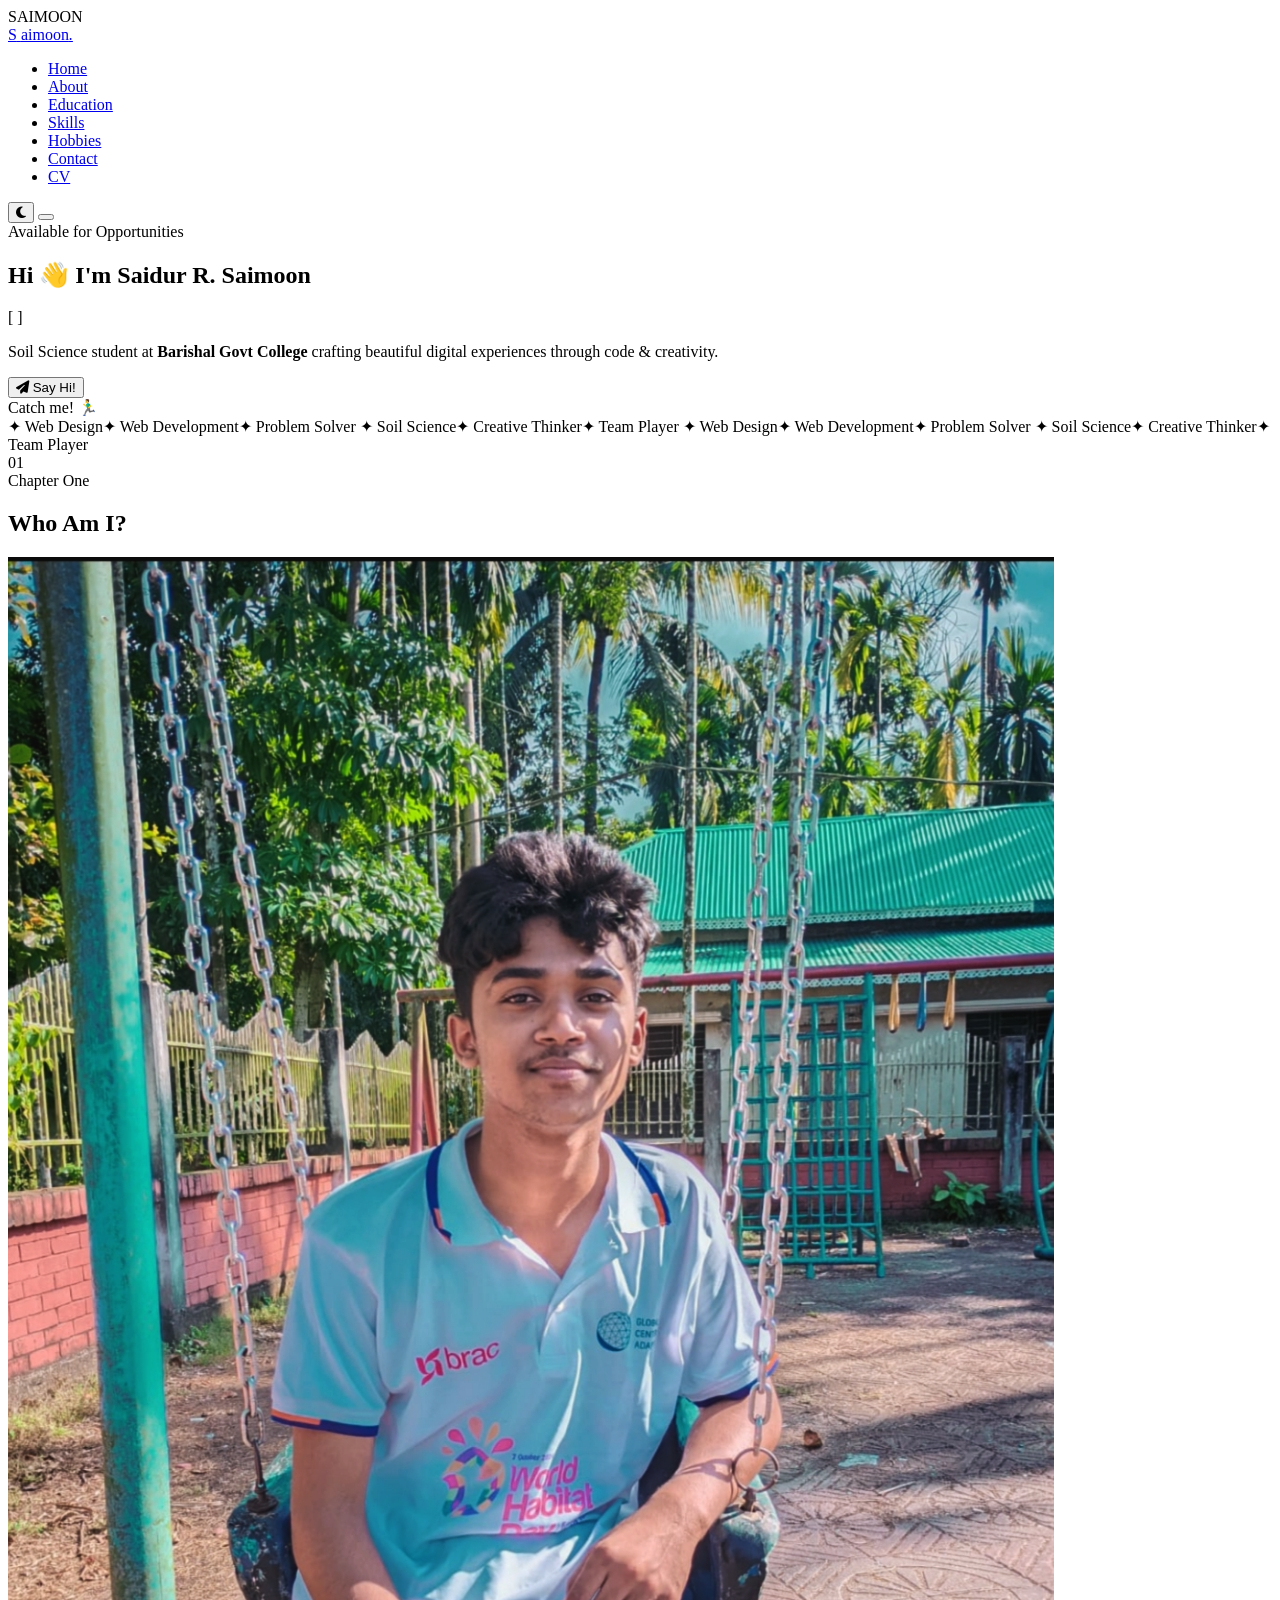
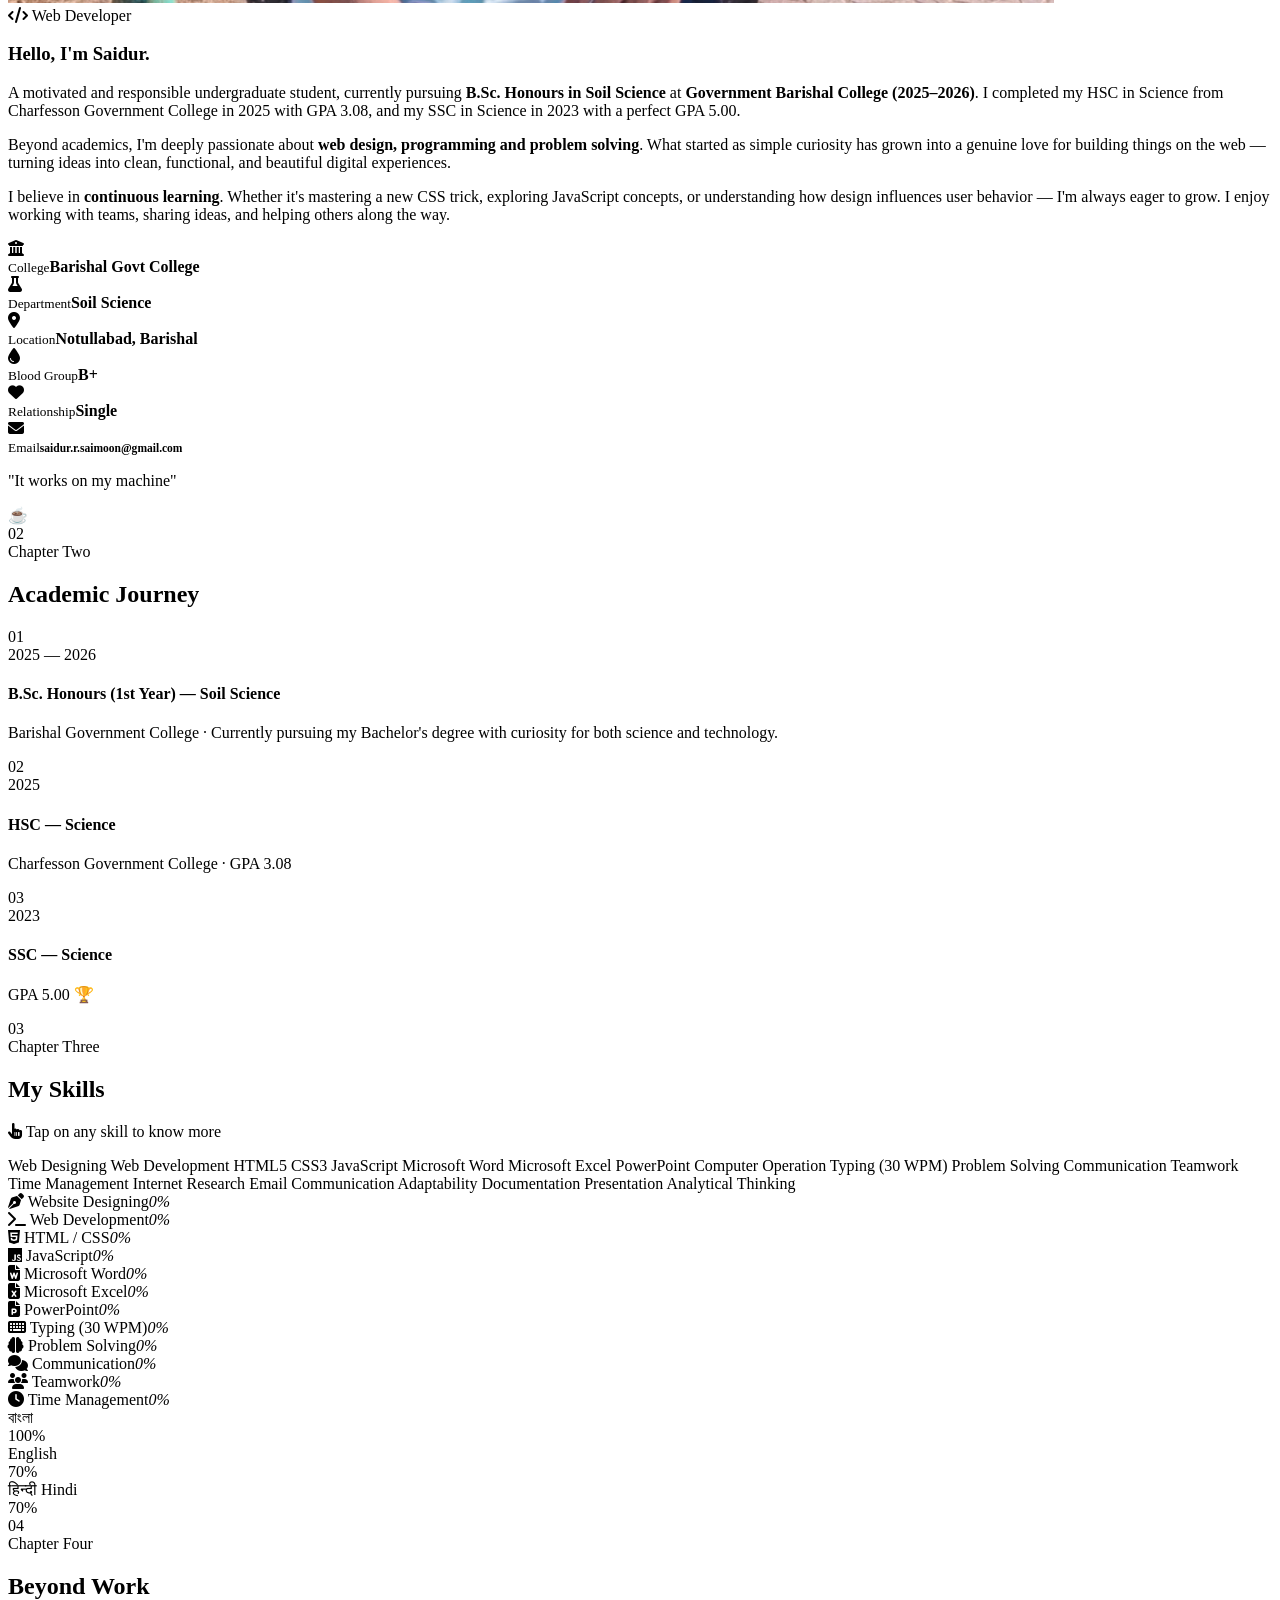
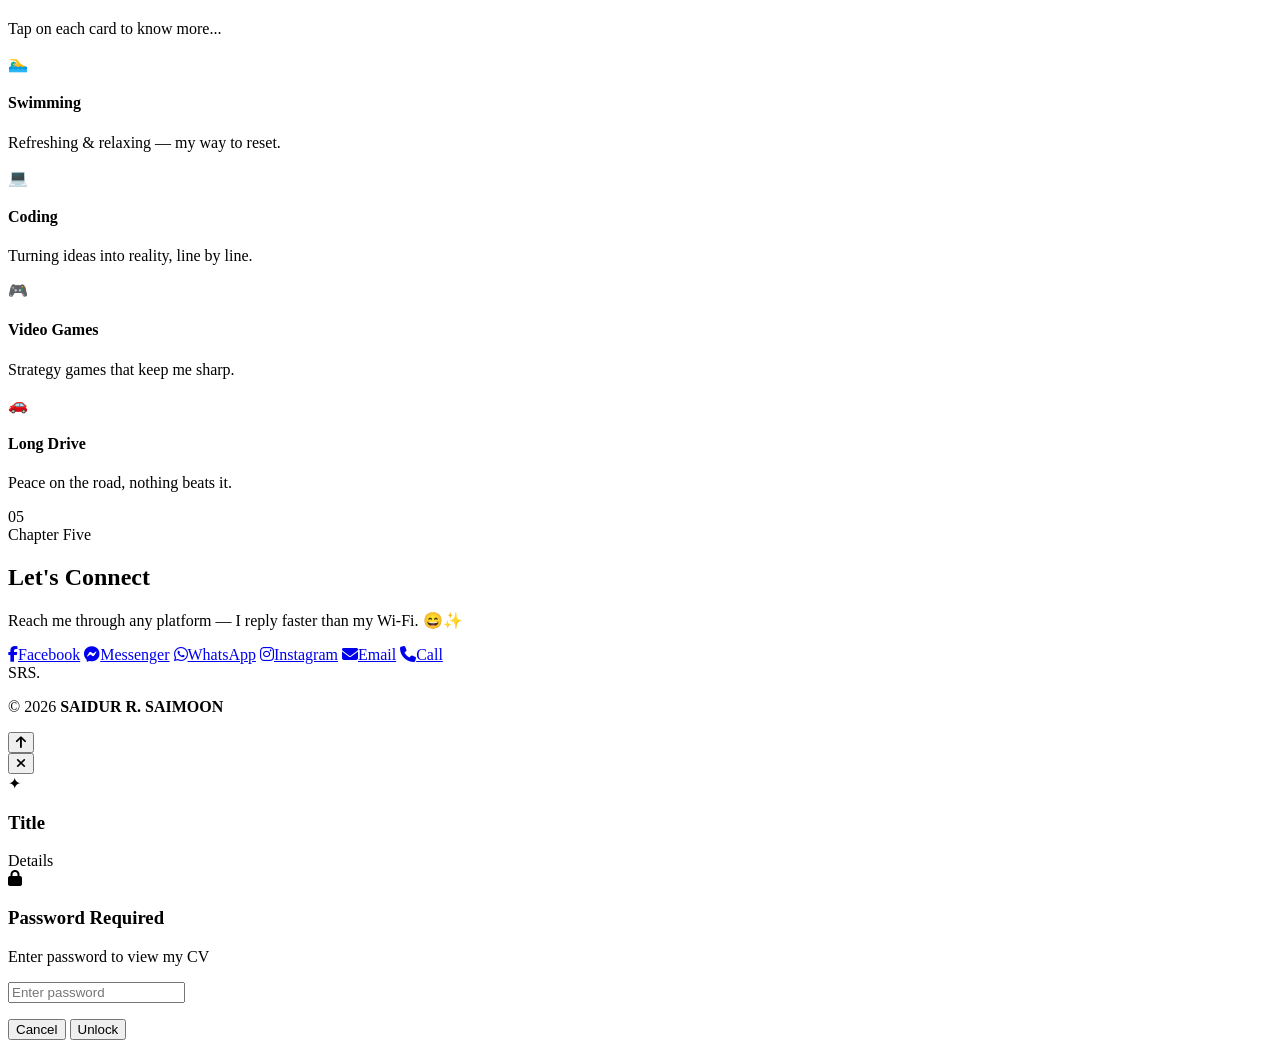
==== commit a40e86a6: "Add initial index.html for personal portfolio" ====
--- a/index.html
+++ b/index.html
@@ -2,9 +2,9 @@
 <html lang="en">
 <head>
 <meta charset="UTF-8">
-<meta name="viewport" content="width=device-width, initial-scale=1.0">
-<title>Saidur R. Saimoon</title>
-<link href="https://fonts.googleapis.com/css2?family=Syne:wght@600;700;800&family=Playfair+Display:wght@600;700&family=Cormorant+Garamond:wght@500;600;700&family=Space+Grotesk:wght@500;600;700&family=Outfit:wght@500;600;700&family=Caveat:wght@600;700&family=Inter:wght@400;500;600&family=Poppins:wght@300;400;500&display=swap" rel="stylesheet">
+<meta name="viewport" content="width=device-width, initial-scale=1.0, maximum-scale=5.0, viewport-fit=cover">
+<title>SAIDUR R. SAIMOON</title>
+<link href="https://fonts.googleapis.com/css2?family=Syne:wght@600;700;800&family=Playfair+Display:ital,wght@0,700;1,700&family=Cormorant+Garamond:wght@500;600;700&family=Space+Grotesk:wght@500;600;700&family=Outfit:wght@500;600;700&family=Caveat:wght@600;700&family=Inter:wght@400;500;600&family=Poppins:wght@300;400;500&display=swap" rel="stylesheet">
 <link rel="stylesheet" href="https://cdnjs.cloudflare.com/ajax/libs/font-awesome/6.5.0/css/all.min.css">
 <link rel="stylesheet" href="style.css">
 </head>
@@ -22,16 +22,17 @@
 
 <nav id="nav">
   <a href="#home" class="brand">
-    <span class="brand-mark">SR</span>
-    <span class="brand-txt">Saimoon<em>.</em></span>
+    <span class="brand-mark">S</span>
+    <span class="brand-txt">aimoon<em>.</em></span>
   </a>
   <ul class="menu" id="menu">
     <li><a href="#home">Home</a></li>
     <li><a href="#about">About</a></li>
     <li><a href="#education">Education</a></li>
     <li><a href="#skills">Skills</a></li>
-    <li><a href="#projects">Projects</a></li>
+    <li><a href="#hobbies">Hobbies</a></li>
     <li><a href="#contact">Contact</a></li>
+    <li><a href="#" id="cvLink">CV</a></li>
   </ul>
   <div class="nav-actions">
     <button id="theme"><i class="fas fa-moon"></i></button>
@@ -39,7 +40,6 @@
   </div>
 </nav>
 
-<!-- ============ HERO ============ -->
 <section id="home" class="hero">
   <div class="hero-aurora"></div>
   <div class="hero-grid-lines"></div>
@@ -47,7 +47,7 @@
     <div class="hero-tag"><span class="dot"></span> Available for Opportunities</div>
     <h1 class="hero-title">
       <span class="line">Hi <span class="wave">👋</span> I'm</span>
-      <span class="line grad">Saidur Rohoman</span>
+      <span class="line grad">Saidur R. Saimoon</span>
     </h1>
     <div class="hero-role">
       <span class="bracket">[</span>
@@ -59,16 +59,12 @@
     </p>
     <div class="hero-btns">
       <button class="btn btn-1" onclick="party(event)"><i class="fas fa-paper-plane"></i> Say Hi!</button>
-      <a href="cv.html" class="btn btn-2"><i class="fas fa-file-alt"></i> View CV</a>
-    </div>
-  </div>
-  <div class="hero-scroll">
-    <span>Scroll</span>
-    <div class="scroll-pill"></div>
-  </div>
-</section>
-
-<!-- MARQUEE -->
+    </div>
+  </div>
+</section>
+
+<div class="runaway" id="runaway">Catch me! 🏃‍♂️</div>
+
 <div class="ticker">
   <div class="ticker-track">
     <span>✦ Web Design</span><span>✦ Web Development</span><span>✦ Problem Solver</span>
@@ -78,7 +74,6 @@
   </div>
 </div>
 
-<!-- ============ ABOUT ============ -->
 <section id="about" class="about">
   <div class="about-deco">01</div>
   <div class="container">
@@ -96,20 +91,30 @@
       </div>
       <div class="about-txt reveal">
         <h3 class="serif">Hello, I'm <span class="grad">Saidur</span>.</h3>
-        <p>A motivated undergraduate student studying <b>Soil Science</b> at <b>Barishal Government College (2025–2026)</b>, with a heart full of curiosity for technology and design.</p>
-        <p>Beyond academics, I'm deeply passionate about <b>web design, programming and problem solving</b>. I love turning ideas into beautiful, functional websites.</p>
+        <p class="typing-line">
+          <span id="aboutType"></span><span class="caret2"></span>
+        </p>
+        <p>A motivated and responsible undergraduate student, currently pursuing <b>B.Sc. Honours in Soil Science</b> at <b>Government Barishal College (2025–2026)</b>. I completed my HSC in Science from Charfesson Government College in 2025 with GPA 3.08, and my SSC in Science in 2023 with a perfect GPA 5.00.</p>
+        <p>Beyond academics, I'm deeply passionate about <b>web design, programming and problem solving</b>. What started as simple curiosity has grown into a genuine love for building things on the web — turning ideas into clean, functional, and beautiful digital experiences.</p>
+        <p>I believe in <b>continuous learning</b>. Whether it's mastering a new CSS trick, exploring JavaScript concepts, or understanding how design influences user behavior — I'm always eager to grow. I enjoy working with teams, sharing ideas, and helping others along the way.</p>
         <div class="about-facts">
           <div class="fact"><i class="fas fa-university"></i><div><small>College</small><b>Barishal Govt College</b></div></div>
           <div class="fact"><i class="fas fa-flask"></i><div><small>Department</small><b>Soil Science</b></div></div>
-          <div class="fact"><i class="fas fa-map-marker-alt"></i><div><small>Location</small><b>Barishal, BD</b></div></div>
+          <div class="fact"><i class="fas fa-map-marker-alt"></i><div><small>Location</small><b>Notullabad, Barishal</b></div></div>
+          <div class="fact"><i class="fas fa-droplet"></i><div><small>Blood Group</small><b>B+</b></div></div>
+          <div class="fact"><i class="fas fa-heart"></i><div><small>Relationship</small><b>Single</b></div></div>
           <div class="fact"><i class="fas fa-envelope"></i><div><small>Email</small><b style="font-size:.72rem">saidur.r.saimoon@gmail.com</b></div></div>
         </div>
-      </div>
-    </div>
-  </div>
-</section>
-
-<!-- ============ EDUCATION ============ -->
+        <div class="memo-note">
+          <span class="memo-pin"></span>
+          <p class="memo-text">"It works on my machine"</p>
+          <span class="memo-emoji">☕</span>
+        </div>
+      </div>
+    </div>
+  </div>
+</section>
+
 <section id="education" class="education">
   <div class="about-deco">02</div>
   <div class="container">
@@ -123,7 +128,7 @@
         <div class="time-content">
           <span class="time-date">2025 — 2026</span>
           <h4 class="cormorant">B.Sc. Honours (1st Year) — Soil Science</h4>
-          <p>Barishal Government College · Currently pursuing my Bachelor's degree.</p>
+          <p>Barishal Government College · Currently pursuing my Bachelor's degree with curiosity for both science and technology.</p>
         </div>
       </div>
       <div class="time-item reveal">
@@ -139,43 +144,43 @@
         <div class="time-content">
           <span class="time-date">2023</span>
           <h4 class="cormorant">SSC — Science</h4>
-          <p>Char Aicha Secondary School · <b>GPA 5.00</b> 🏆</p>
-        </div>
-      </div>
-    </div>
-  </div>
-</section>
-
-<!-- ============ SKILLS ============ -->
+          <p>GPA 5.00 🏆</p>
+        </div>
+      </div>
+    </div>
+  </div>
+</section>
+
 <section id="skills" class="skills">
   <div class="about-deco">03</div>
   <div class="container">
     <div class="skills-head reveal">
       <span class="mini">Chapter Three</span>
       <h2 class="space">My Skills</h2>
+      <p class="tap-hint"><i class="fas fa-hand-pointer"></i> Tap on any skill to know more</p>
     </div>
 
     <div class="skill-chips reveal">
-      <span class="chip">Web Designing</span>
-      <span class="chip">Web Development</span>
-      <span class="chip">HTML5</span>
-      <span class="chip">CSS3</span>
-      <span class="chip">JavaScript</span>
-      <span class="chip">Microsoft Word</span>
-      <span class="chip">Microsoft Excel</span>
-      <span class="chip">PowerPoint</span>
-      <span class="chip">Computer Operation</span>
-      <span class="chip">Typing (30 WPM)</span>
-      <span class="chip">Problem Solving</span>
-      <span class="chip">Communication</span>
-      <span class="chip">Teamwork</span>
-      <span class="chip">Time Management</span>
-      <span class="chip">Internet Research</span>
-      <span class="chip">Email Communication</span>
-      <span class="chip">Adaptability</span>
-      <span class="chip">Documentation</span>
-      <span class="chip">Presentation</span>
-      <span class="chip">Analytical Thinking</span>
+      <span class="chip clickable" data-skill="webdesign">Web Designing</span>
+      <span class="chip clickable" data-skill="webdev">Web Development</span>
+      <span class="chip clickable" data-skill="html">HTML5</span>
+      <span class="chip clickable" data-skill="css">CSS3</span>
+      <span class="chip clickable" data-skill="js">JavaScript</span>
+      <span class="chip clickable" data-skill="word">Microsoft Word</span>
+      <span class="chip clickable" data-skill="excel">Microsoft Excel</span>
+      <span class="chip clickable" data-skill="ppt">PowerPoint</span>
+      <span class="chip clickable" data-skill="computer">Computer Operation</span>
+      <span class="chip clickable" data-skill="typing">Typing (30 WPM)</span>
+      <span class="chip clickable" data-skill="problem">Problem Solving</span>
+      <span class="chip clickable" data-skill="comm">Communication</span>
+      <span class="chip clickable" data-skill="team">Teamwork</span>
+      <span class="chip clickable" data-skill="time">Time Management</span>
+      <span class="chip clickable" data-skill="internet">Internet Research</span>
+      <span class="chip clickable" data-skill="email">Email Communication</span>
+      <span class="chip clickable" data-skill="adapt">Adaptability</span>
+      <span class="chip clickable" data-skill="doc">Documentation</span>
+      <span class="chip clickable" data-skill="present">Presentation</span>
+      <span class="chip clickable" data-skill="analytical">Analytical Thinking</span>
     </div>
 
     <div class="bars reveal">
@@ -194,77 +199,58 @@
     </div>
 
     <div class="langs reveal">
-      <div class="lang"><div class="lang-name">বাংলা</div><div class="lang-lvl">Native</div></div>
-      <div class="lang"><div class="lang-name">English</div><div class="lang-lvl">Intermediate</div></div>
-    </div>
-  </div>
-</section>
-
-<!-- ============ PROJECTS ============ -->
-<section id="projects" class="projects">
+      <div class="lang"><div class="lang-name">বাংলা</div><div class="lang-lvl">100%</div></div>
+      <div class="lang"><div class="lang-name">English</div><div class="lang-lvl">70%</div></div>
+      <div class="lang"><div class="lang-name">हिन्दी Hindi</div><div class="lang-lvl">70%</div></div>
+    </div>
+  </div>
+</section>
+
+<section id="hobbies" class="hobbies">
   <div class="about-deco">04</div>
   <div class="container">
-    <div class="proj-head reveal">
+    <div class="hobby-head reveal">
       <span class="mini">Chapter Four</span>
-      <h2 class="outfit">Recent Work</h2>
-    </div>
-    <div class="proj-list">
-      <div class="proj reveal">
-        <div class="proj-num">01</div>
-        <div class="proj-info">
-          <span class="proj-cat">Portfolio · 2026</span>
-          <h3 class="outfit">Personal Portfolio Website</h3>
-          <p>A modern, animated portfolio built from scratch using HTML, CSS &amp; JavaScript. Fully responsive with dark/light theme.</p>
-          <div class="proj-tags"><span>HTML</span><span>CSS</span><span>JavaScript</span></div>
-        </div>
-        <div class="proj-icon"><i class="fas fa-laptop-code"></i></div>
-      </div>
-      <div class="proj reveal">
-        <div class="proj-num">02</div>
-        <div class="proj-info">
-          <span class="proj-cat">Coming Soon</span>
-          <h3 class="outfit">Next Project</h3>
-          <p>More exciting work will be added as I continue my journey in web development and design.</p>
-          <div class="proj-tags"><span>Future</span></div>
-        </div>
-        <div class="proj-icon"><i class="fas fa-wand-magic-sparkles"></i></div>
-      </div>
-    </div>
-  </div>
-</section>
-
-<!-- ============ HOBBIES ============ -->
-<section class="hobbies">
+      <h2 class="hand">Beyond Work</h2>
+      <p class="hand-sub">Tap on each card to know more...</p>
+    </div>
+    <div class="hobby-grid">
+      <div class="hobby reveal clickable" data-hobby="swim">
+        <div class="h-icon">🏊‍♂️</div>
+        <h4 class="hand">Swimming</h4>
+        <p class="hand-note">Refreshing &amp; relaxing — my way to reset.</p>
+        <div class="tape"></div>
+      </div>
+      <div class="hobby reveal clickable" data-hobby="coding">
+        <div class="h-icon">💻</div>
+        <h4 class="hand">Coding</h4>
+        <p class="hand-note">Turning ideas into reality, line by line.</p>
+        <div class="tape"></div>
+      </div>
+      <div class="hobby reveal clickable" data-hobby="games">
+        <div class="h-icon">🎮</div>
+        <h4 class="hand">Video Games</h4>
+        <p class="hand-note">Strategy games that keep me sharp.</p>
+        <div class="tape"></div>
+      </div>
+      <div class="hobby reveal clickable" data-hobby="drive">
+        <div class="h-icon">🚗</div>
+        <h4 class="hand">Long Drive</h4>
+        <p class="hand-note">Peace on the road, nothing beats it.</p>
+        <div class="tape"></div>
+      </div>
+    </div>
+  </div>
+</section>
+
+<section id="contact" class="contact">
   <div class="about-deco">05</div>
   <div class="container">
-    <div class="hobby-head reveal">
+    <div class="contact-head reveal">
       <span class="mini">Chapter Five</span>
-      <h2 class="hand">Beyond Work</h2>
-      <p class="hand-sub">When I'm not coding, you'll find me doing...</p>
-    </div>
-    <div class="hobby-grid">
-      <div class="hobby reveal"><div class="h-icon">🏊‍♂️</div><h4 class="hand">Swimming</h4><p>Refreshing &amp; relaxing</p></div>
-      <div class="hobby reveal"><div class="h-icon">💻</div><h4 class="hand">Coding</h4><p>Building cool stuff</p></div>
-      <div class="hobby reveal"><div class="h-icon">🎮</div><h4 class="hand">Video Games</h4><p>Strategy &amp; fun</p></div>
-      <div class="hobby reveal"><div class="h-icon">🚗</div><h4 class="hand">Long Drive</h4><p>Peace on the road</p></div>
-    </div>
-  </div>
-</section>
-
-<!-- ============ CONTACT ============ -->
-<section id="contact" class="contact">
-  <div class="about-deco">06</div>
-  <div class="container">
-    <div class="contact-head reveal">
-      <span class="mini">Chapter Six</span>
-      <h2 class="inter">Let's Talk</h2>
-      <p class="contact-lead">Drop a message — it lands right on my WhatsApp. ✨</p>
-    </div>
-    <form class="c-form reveal" id="cForm">
-      <textarea name="message" rows="4" placeholder="Write your message..." required></textarea>
-      <button type="submit" class="btn btn-1"><i class="fab fa-whatsapp"></i> Send on WhatsApp</button>
-      <p class="form-msg" id="formMsg"></p>
-    </form>
+      <h2 class="inter">Let's Connect</h2>
+      <p class="contact-lead">Reach me through any platform — I reply faster than my Wi-Fi. 😄✨</p>
+    </div>
     <div class="socials reveal">
       <a href="https://www.facebook.com/Saidur.R.Saimoon" target="_blank" class="soc"><i class="fab fa-facebook-f"></i><span>Facebook</span></a>
       <a href="https://m.me/Saidur.R.Saimoon" target="_blank" class="soc"><i class="fab fa-facebook-messenger"></i><span>Messenger</span></a>
@@ -278,10 +264,33 @@
 
 <footer>
   <div class="f-logo">SRS<em>.</em></div>
-  <p>© 2026 <b>MD. Saidur Rohoman Saimoon</b> · Made with <span class="hh">♥</span> in Barishal</p>
+  <p>© 2026 <b>SAIDUR R. SAIMOON</b><p> 
 </footer>
 
 <button id="up"><i class="fas fa-arrow-up"></i></button>
+
+<div class="info-modal" id="infoModal">
+  <div class="info-box">
+    <button class="info-close" id="infoClose"><i class="fas fa-times"></i></button>
+    <div class="info-icon" id="infoIcon">✦</div>
+    <h3 class="info-title" id="infoTitle">Title</h3>
+    <div class="info-body" id="infoBody">Details</div>
+  </div>
+</div>
+
+<div class="pwd-modal" id="pwdModal">
+  <div class="pwd-box">
+    <div class="pwd-icon"><i class="fas fa-lock"></i></div>
+    <h3 class="pwd-title">Password Required</h3>
+    <p class="pwd-sub">Enter password to view my CV</p>
+    <input type="password" id="pwdInput" placeholder="Enter password" autocomplete="off">
+    <p class="pwd-err" id="pwdErr"></p>
+    <div class="pwd-actions">
+      <button class="pwd-cancel" id="pwdCancel">Cancel</button>
+      <button class="pwd-ok" id="pwdOk">Unlock</button>
+    </div>
+  </div>
+</div>
 
 <script src="script.js"></script>
 </body>
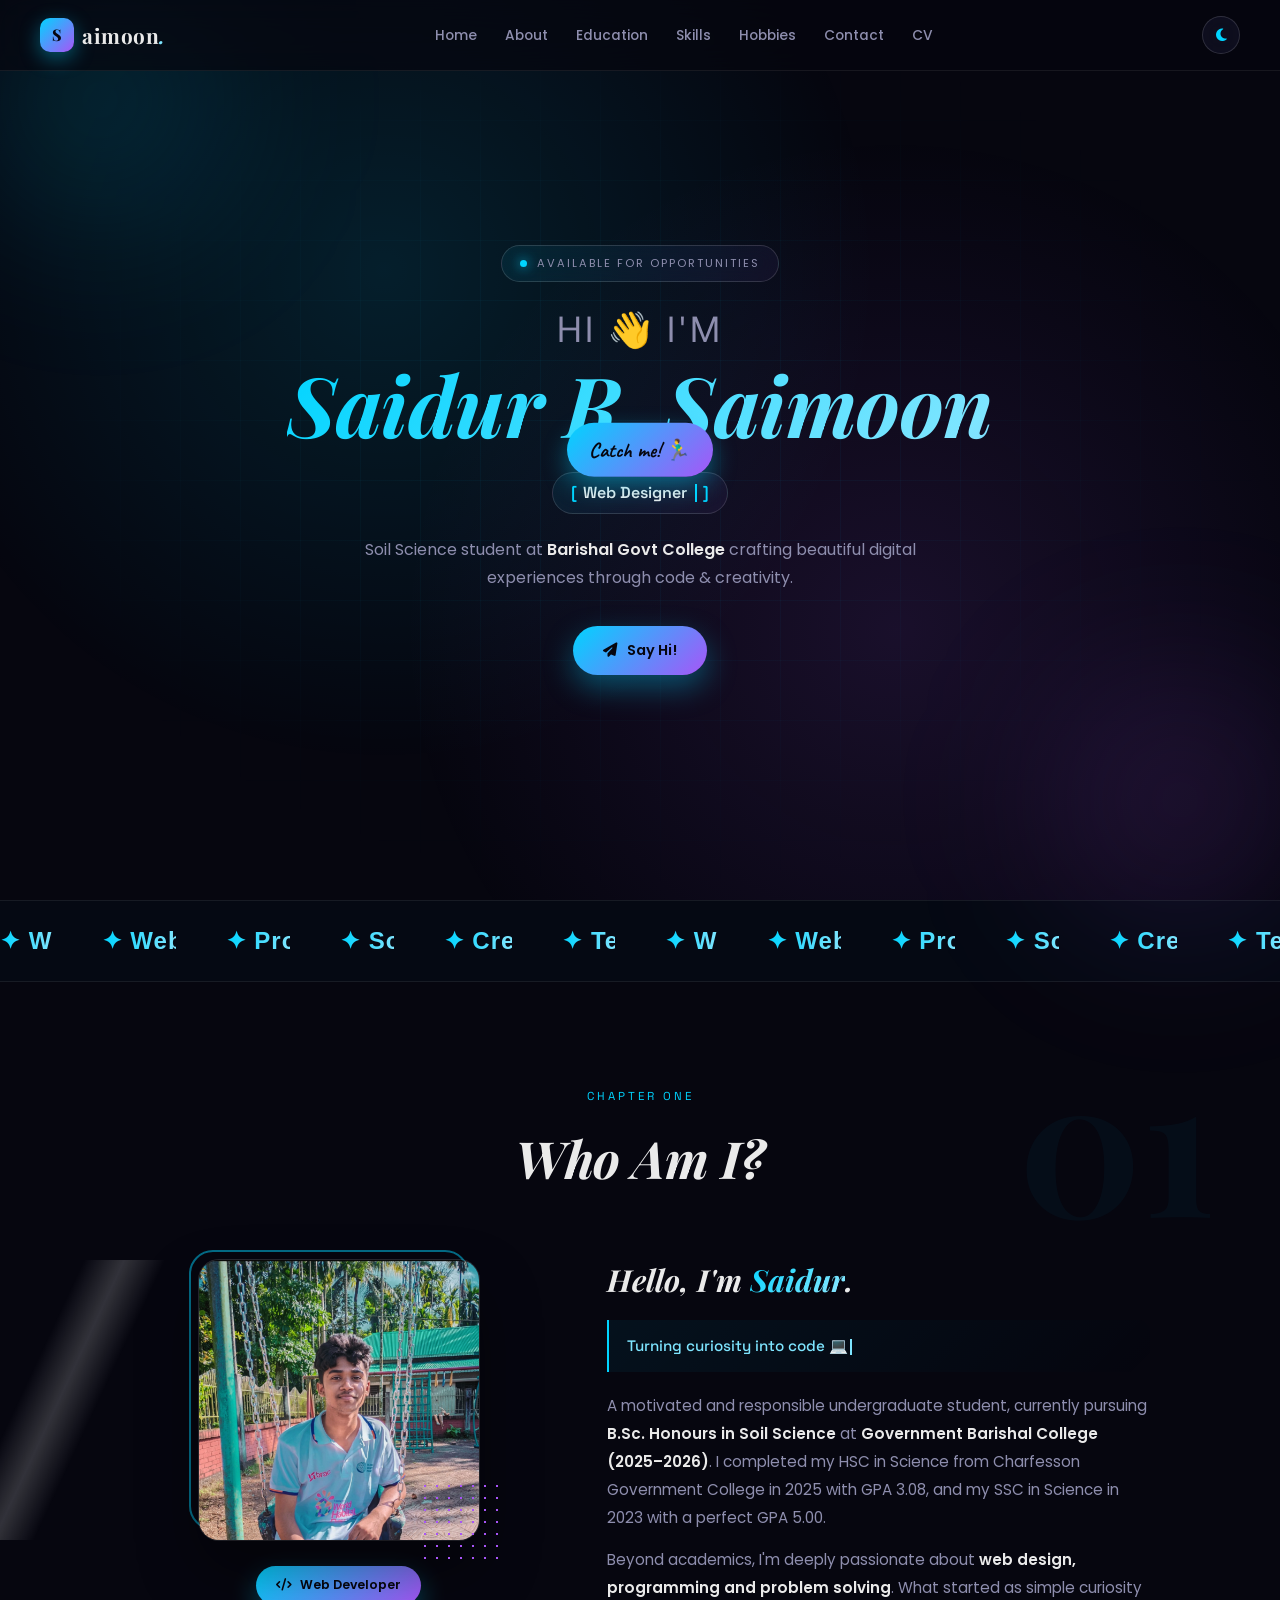
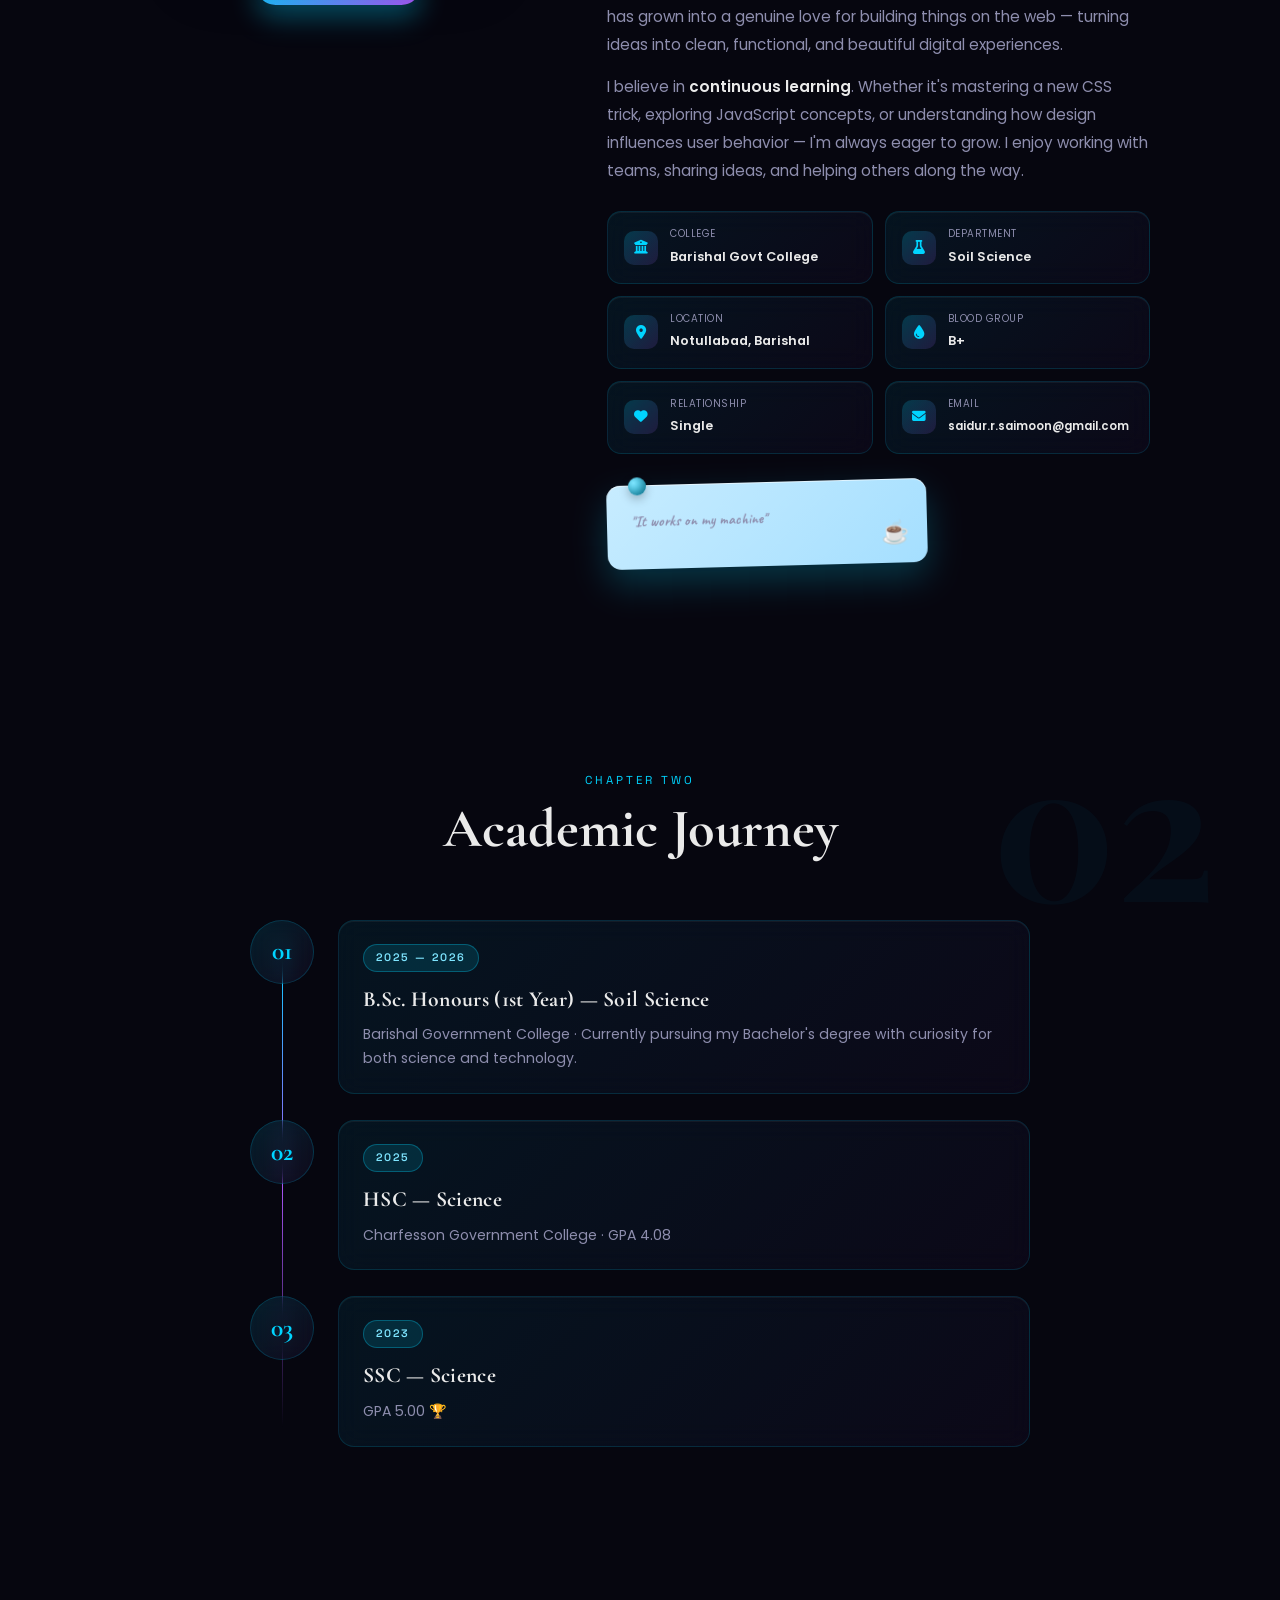
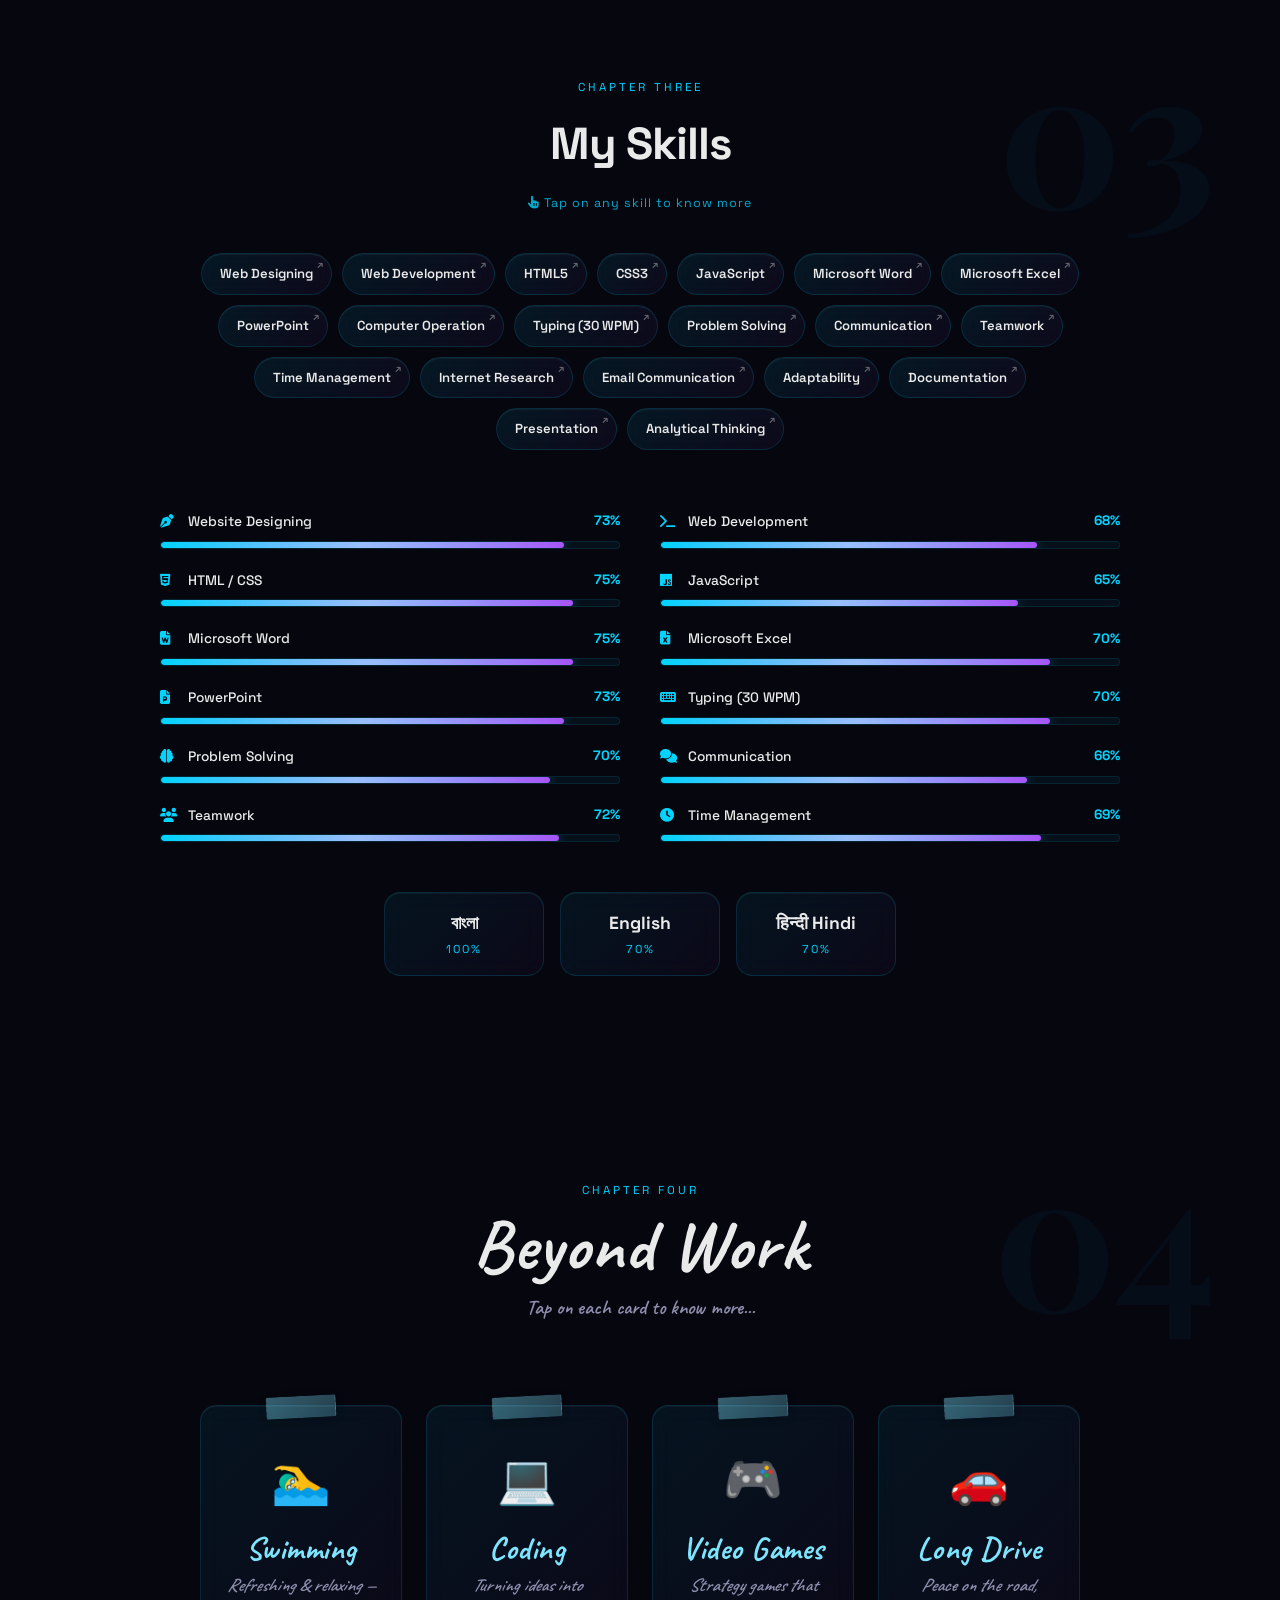
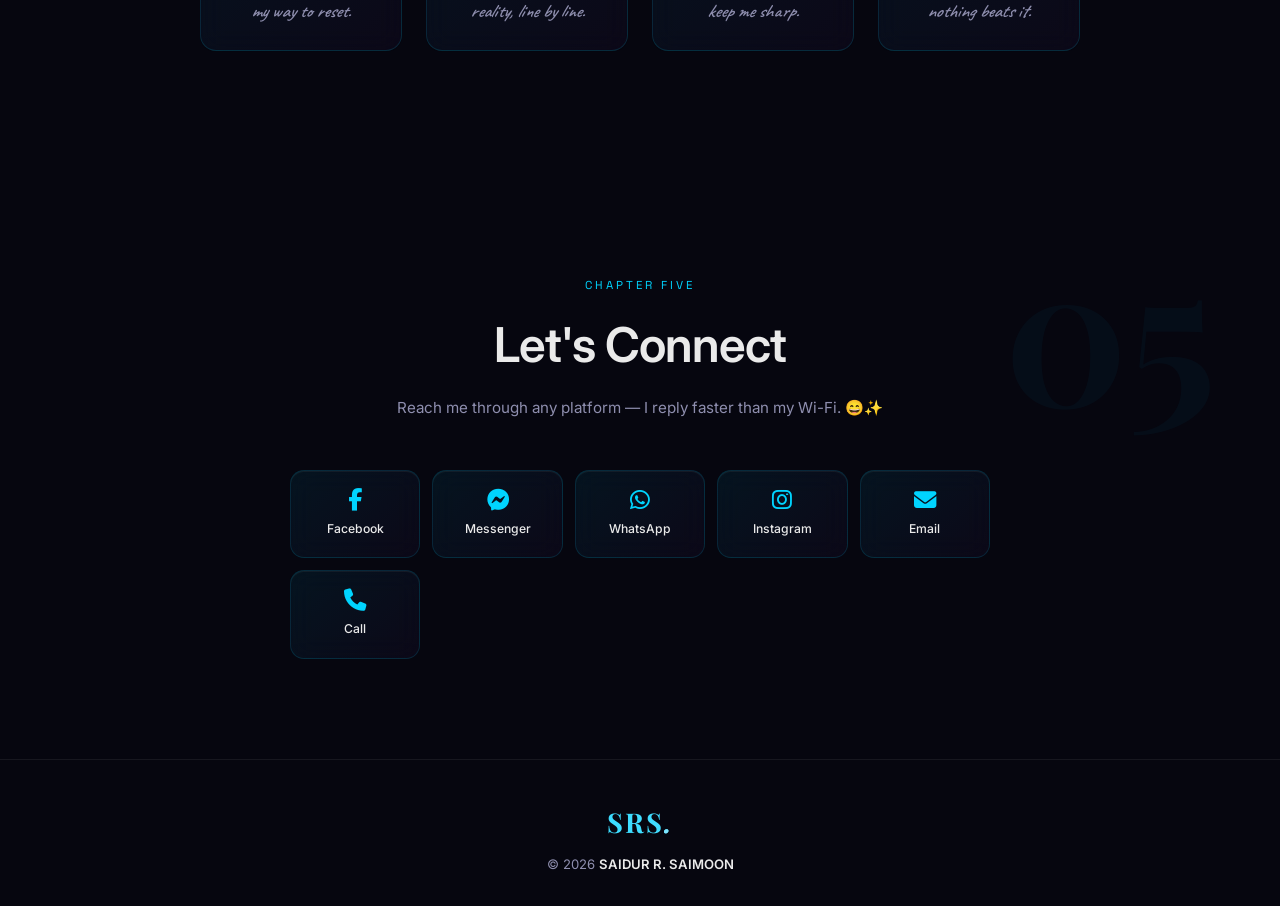
==== commit 18a53345: "Update GPA for Charfesson Government College" ====
--- a/index.html
+++ b/index.html
@@ -136,7 +136,7 @@
         <div class="time-content">
           <span class="time-date">2025</span>
           <h4 class="cormorant">HSC — Science</h4>
-          <p>Charfesson Government College · GPA 3.08</p>
+          <p>Charfesson Government College · GPA 4.08</p>
         </div>
       </div>
       <div class="time-item reveal">
--- a/style.css
+++ b/style.css
@@ -0,0 +1,365 @@
+:root{
+  --bg:#06060f;
+  --bg-2:#0d0d1f;
+  --surface:rgba(20,20,42,.6);
+  --surface-2:rgba(20,20,42,.8);
+  --sage:#00d4ff;
+  --sage-deep:#a855f7;
+  --sage-light:#7ee5ff;
+  --text:#eaeaea;
+  --muted:#8e8eae;
+  --line:rgba(255,255,255,.07);
+  --line-strong:rgba(255,255,255,.14);
+}
+body.light{
+  --bg:#f4f6fc;
+  --bg-2:#e7ecf9;
+  --surface:rgba(255,255,255,.7);
+  --surface-2:rgba(255,255,255,.9);
+  --text:#0f1024;
+  --muted:#5a5a75;
+  --line:rgba(0,0,0,.08);
+  --line-strong:rgba(0,0,0,.14);
+}
+body.light .bg-1{background:radial-gradient(circle,rgba(0,212,255,.25),transparent 60%)}
+body.light .bg-2{background:radial-gradient(circle,rgba(168,85,247,.22),transparent 60%)}
+body.light nav{background:rgba(244,246,252,.85)}
+body.light nav.scrolled{background:rgba(244,246,252,.95)}
+
+*{margin:0;padding:0;box-sizing:border-box}
+html{scroll-behavior:smooth;-webkit-text-size-adjust:100%}
+body{font-family:'Poppins',sans-serif;background:var(--bg);color:var(--text);overflow-x:hidden;line-height:1.65;transition:background .4s,color .4s}
+a{color:inherit;text-decoration:none}
+img{max-width:100%;display:block}
+button{font-family:inherit;cursor:pointer;border:none;background:none;color:inherit}
+
+.bg-layer{position:fixed;z-index:-2;pointer-events:none;border-radius:50%;filter:blur(80px)}
+.bg-1{width:400px;height:400px;background:radial-gradient(circle,rgba(0,212,255,.22),transparent 60%);top:-100px;left:-100px;animation:drift 20s ease-in-out infinite}
+.bg-2{width:400px;height:400px;background:radial-gradient(circle,rgba(168,85,247,.2),transparent 60%);bottom:-100px;right:-100px;animation:drift 22s ease-in-out infinite reverse}
+@keyframes drift{0%,100%{transform:translate(0,0)}50%{transform:translate(40px,-30px)}}
+
+#bar{position:fixed;top:0;left:0;height:3px;width:0;background:linear-gradient(90deg,var(--sage),var(--sage-light),var(--sage-deep));z-index:9999;transition:width .05s}
+
+#loader{position:fixed;inset:0;background:var(--bg);display:flex;flex-direction:column;align-items:center;justify-content:center;z-index:10000;transition:opacity .5s,visibility .5s}
+#loader.hide{opacity:0;visibility:hidden}
+.loader-text{font-family:'Playfair Display',serif;font-size:1.6rem;font-weight:700;letter-spacing:6px;background:linear-gradient(90deg,var(--sage),var(--sage-light),var(--sage-deep));-webkit-background-clip:text;-webkit-text-fill-color:transparent;margin-bottom:16px}
+.loader-line{width:120px;height:2px;background:linear-gradient(90deg,var(--sage),var(--sage-deep));transform:scaleX(0);transform-origin:left;animation:loadLine 1.5s ease forwards}
+@keyframes loadLine{to{transform:scaleX(1)}}
+
+nav{position:fixed;top:0;left:0;width:100%;padding:16px 40px;display:flex;align-items:center;justify-content:space-between;background:rgba(6,6,15,.7);backdrop-filter:blur(16px);-webkit-backdrop-filter:blur(16px);border-bottom:1px solid var(--line);z-index:1000;transition:padding .3s,background .3s}
+nav.scrolled{padding:10px 40px;background:rgba(6,6,15,.95)}
+.brand{display:flex;align-items:center;gap:8px;font-family:'Playfair Display',serif;font-weight:700;font-size:1.3rem;letter-spacing:.5px}
+.brand-mark{width:34px;height:34px;border-radius:10px;background:linear-gradient(135deg,var(--sage),var(--sage-deep));display:flex;align-items:center;justify-content:center;color:#06060f;font-size:1rem;font-weight:800;transition:transform .35s;box-shadow:0 6px 20px rgba(0,212,255,.4)}
+.brand:hover .brand-mark{transform:rotate(-15deg) scale(1.1)}
+.brand-txt em{color:var(--sage-light);font-style:italic}
+.menu{display:flex;list-style:none;gap:28px}
+.menu a{font-size:.86rem;font-weight:500;color:var(--muted);position:relative;transition:color .3s}
+.menu a::after{content:'';position:absolute;bottom:-6px;left:0;width:0;height:2px;background:linear-gradient(90deg,var(--sage),var(--sage-deep));transition:width .3s;border-radius:2px}
+.menu a:hover{color:var(--sage-light)}
+.menu a:hover::after{width:100%}
+.nav-actions{display:flex;align-items:center;gap:10px}
+#theme{width:38px;height:38px;border-radius:50%;background:var(--surface);border:1px solid var(--line-strong);color:var(--sage);display:flex;align-items:center;justify-content:center;font-size:.9rem;transition:all .3s;backdrop-filter:blur(10px)}
+#theme:hover{transform:rotate(20deg);border-color:var(--sage)}
+#burger{display:none;width:38px;height:38px;background:var(--surface);border:1px solid var(--line-strong);border-radius:10px;padding:9px;flex-direction:column;justify-content:space-between;backdrop-filter:blur(10px)}
+#burger span{display:block;height:2px;background:var(--sage);border-radius:2px;transition:transform .3s,opacity .3s}
+#burger.active span:nth-child(1){transform:translateY(8px) rotate(45deg)}
+#burger.active span:nth-child(2){opacity:0}
+#burger.active span:nth-child(3){transform:translateY(-8px) rotate(-45deg)}
+
+.container{max-width:1100px;margin:0 auto;padding:0 40px;position:relative;z-index:2}
+.mini{display:inline-block;font-family:'Space Grotesk',monospace;font-size:.72rem;color:var(--sage);letter-spacing:3px;text-transform:uppercase;margin-bottom:10px}
+.grad{background:linear-gradient(135deg,var(--sage) 0%,var(--sage-light) 50%,var(--sage-deep) 100%);background-size:200% auto;-webkit-background-clip:text;-webkit-text-fill-color:transparent;background-clip:text;animation:gradFlow 8s ease infinite;font-style:italic}
+@keyframes gradFlow{0%{background-position:0% center}50%{background-position:100% center}100%{background-position:0% center}}
+
+.hero{min-height:100vh;display:flex;align-items:center;justify-content:center;padding:110px 24px 90px;position:relative;text-align:center;overflow:hidden}
+.hero-aurora{position:absolute;inset:0;background:radial-gradient(circle at 30% 30%,rgba(0,212,255,.12),transparent 45%),radial-gradient(circle at 70% 70%,rgba(168,85,247,.12),transparent 45%);animation:auroraShift 12s ease-in-out infinite}
+@keyframes auroraShift{0%,100%{transform:translate(0,0)}50%{transform:translate(-30px,20px)}}
+.hero-grid-lines{position:absolute;inset:0;background-image:linear-gradient(rgba(0,212,255,.04) 1px,transparent 1px),linear-gradient(90deg,rgba(0,212,255,.04) 1px,transparent 1px);background-size:60px 60px;mask-image:radial-gradient(ellipse at 50% 50%,#000 25%,transparent 70%);-webkit-mask-image:radial-gradient(ellipse at 50% 50%,#000 25%,transparent 70%)}
+.hero-inner{max-width:840px;position:relative;z-index:2}
+.hero-tag{display:inline-flex;align-items:center;gap:10px;padding:8px 18px;background:linear-gradient(135deg,rgba(0,212,255,.08),rgba(168,85,247,.06));border:1px solid var(--line-strong);border-radius:60px;font-size:.7rem;letter-spacing:2px;text-transform:uppercase;color:var(--muted);margin-bottom:28px;backdrop-filter:blur(10px);animation:up .7s ease both}
+.hero-tag .dot{width:7px;height:7px;border-radius:50%;background:var(--sage);box-shadow:0 0 12px var(--sage);animation:blink 1.6s infinite}
+@keyframes blink{0%,100%{opacity:1}50%{opacity:.3}}
+@keyframes up{from{opacity:0;transform:translateY(24px)}to{opacity:1;transform:translateY(0)}}
+.hero-title{font-family:'Playfair Display',serif;font-size:clamp(2.4rem,7.2vw,5.2rem);font-weight:700;line-height:1.1;letter-spacing:-.5px;margin-bottom:22px}
+.hero-title .line{display:block;animation:up .8s ease both}
+.hero-title .line:nth-child(1){font-family:'Inter',sans-serif;font-weight:400;font-size:.42em;letter-spacing:3px;text-transform:uppercase;color:var(--muted);margin-bottom:10px}
+.hero-title .line:nth-child(2){font-family:'Playfair Display',serif;font-weight:700;font-style:italic;letter-spacing:-.5px;animation-delay:.15s}
+.wave{display:inline-block;animation:waveAni 2s ease-in-out infinite;transform-origin:70% 70%}
+@keyframes waveAni{0%,100%{transform:rotate(0)}20%{transform:rotate(20deg)}40%{transform:rotate(-15deg)}60%{transform:rotate(12deg)}80%{transform:rotate(-8deg)}}
+.hero-role{display:inline-flex;align-items:center;gap:6px;font-family:'Space Grotesk',monospace;font-size:clamp(.82rem,2vw,1rem);color:var(--muted);margin-bottom:22px;padding:7px 18px;border-radius:50px;background:linear-gradient(135deg,rgba(0,212,255,.08),rgba(168,85,247,.06));border:1px solid var(--line-strong);backdrop-filter:blur(10px);animation:up .9s .3s ease both}
+.bracket{color:var(--sage);font-weight:700}
+#type{color:var(--text);font-weight:600}
+.caret{display:inline-block;width:2px;height:1.1em;background:var(--sage);animation:caret 1s step-end infinite;margin-left:2px}
+.caret2{display:inline-block;width:2px;height:1.05em;background:var(--sage-light);animation:caret 1s step-end infinite;margin-left:2px;vertical-align:middle}
+@keyframes caret{50%{opacity:0}}
+.hero-text{color:var(--muted);font-size:clamp(.9rem,1.9vw,1rem);max-width:560px;margin:0 auto 34px;line-height:1.75;animation:up 1s .5s ease both}
+.hero-text b{color:var(--text);font-weight:600}
+.hero-btns{display:flex;gap:14px;justify-content:center;flex-wrap:wrap;animation:up 1.1s .7s ease both}
+.btn{position:relative;display:inline-flex;align-items:center;justify-content:center;gap:10px;padding:14px 30px;border-radius:60px;font-weight:600;font-size:.9rem;cursor:pointer;overflow:hidden;transition:all .3s}
+.btn-1{background:linear-gradient(135deg,var(--sage),var(--sage-deep));color:#06060f;box-shadow:0 12px 30px rgba(0,212,255,.35)}
+.btn-1:hover{transform:translateY(-3px);box-shadow:0 18px 40px rgba(0,212,255,.5)}
+
+.ticker{width:100%;overflow:hidden;padding:20px 0;background:rgba(0,212,255,.02);border-top:1px solid var(--line);border-bottom:1px solid var(--line)}
+.ticker-track{display:flex;gap:50px;white-space:nowrap;animation:tickMove 32s linear infinite}
+.ticker-track span{font-family:'Syne',sans-serif;font-weight:700;font-size:clamp(.95rem,2.4vw,1.5rem);letter-spacing:1px;background:linear-gradient(90deg,var(--sage),var(--sage-light),var(--sage-deep));background-size:200% auto;-webkit-background-clip:text;-webkit-text-fill-color:transparent;animation:gradFlow 4s linear infinite}
+@keyframes tickMove{0%{transform:translateX(0)}100%{transform:translateX(-50%)}}
+
+.about-deco{position:absolute;top:60px;right:5%;font-family:'Playfair Display',serif;font-size:clamp(6rem,18vw,12rem);font-weight:700;color:rgba(0,212,255,.04);pointer-events:none;user-select:none;line-height:1}
+body.light .about-deco{color:rgba(0,212,255,.08)}
+/* ABOUT */
+.about{padding:100px 0;position:relative}
+.about-head{text-align:center;margin-bottom:60px}
+.about-head .serif{font-family:'Playfair Display',serif;font-size:clamp(2rem,5vw,3.2rem);font-weight:700;letter-spacing:-.5px;font-style:italic}
+.about-body{display:grid;grid-template-columns:1fr 1.3fr;gap:60px;align-items:start}
+.about-photo{display:flex;flex-direction:column;align-items:center;position:sticky;top:100px}
+.photo-frame{position:relative;width:min(280px,75vw);aspect-ratio:1;border-radius:20px}
+.photo-frame img{width:100%;height:100%;object-fit:cover;border-radius:20px;box-shadow:0 30px 60px rgba(0,0,0,.4),0 0 0 1px var(--line-strong);position:relative;z-index:2;animation:photoFloat 6s ease-in-out infinite, photoGlow 6s ease-in-out infinite}
+@keyframes photoFloat{0%,100%{transform:translateY(0) scale(1)}50%{transform:translateY(-6px) scale(1.01)}}
+@keyframes photoGlow{0%,100%{box-shadow:0 30px 60px rgba(0,0,0,.4),0 0 0 1px var(--line-strong)}50%{box-shadow:0 35px 70px rgba(0,0,0,.45),0 0 25px rgba(0,212,255,.25),0 0 0 1px var(--line-strong)}}
+.photo-frame::before{content:'';position:absolute;top:-10px;left:-10px;right:10px;bottom:10px;border:2px solid var(--sage);border-radius:24px;opacity:.5;z-index:1;transition:all .4s}
+.photo-frame:hover::before{top:-15px;left:-15px;right:15px;bottom:15px;opacity:.8}
+.photo-frame::after{content:'';position:absolute;top:0;left:-100%;width:100%;height:100%;border-radius:20px;background:linear-gradient(115deg,transparent 40%,rgba(255,255,255,.18) 50%,transparent 60%);animation:photoShimmer 5s ease-in-out infinite;pointer-events:none;z-index:3}
+@keyframes photoShimmer{0%{left:-100%}50%{left:100%}100%{left:100%}}
+.photo-dots{position:absolute;bottom:-20px;right:-20px;width:80px;height:80px;background-image:radial-gradient(circle,var(--sage-deep) 1.5px,transparent 1.5px);background-size:12px 12px;z-index:3}
+.photo-badge{margin-top:26px;display:inline-flex;align-items:center;gap:8px;padding:9px 20px;border-radius:60px;background:linear-gradient(135deg,var(--sage),var(--sage-deep));color:#06060f;font-weight:600;font-size:.78rem;box-shadow:0 12px 28px rgba(0,212,255,.35);animation:bob 3s ease-in-out infinite}
+@keyframes bob{0%,100%{transform:translateY(0)}50%{transform:translateY(-8px)}}
+.about-txt h3{font-family:'Playfair Display',serif;font-size:clamp(1.4rem,3.2vw,1.9rem);font-weight:700;margin-bottom:20px;line-height:1.3;font-style:italic}
+.about-txt p{color:var(--muted);font-size:.95rem;line-height:1.85;margin-bottom:14px}
+.about-txt b{color:var(--text);font-weight:600}
+.typing-line{
+  font-family:'Space Grotesk',monospace;
+  font-size:.95rem;
+  color:var(--sage-light) !important;
+  padding:12px 18px;
+  border-left:2px solid var(--sage);
+  background:linear-gradient(135deg,rgba(0,212,255,.06),transparent);
+  border-radius:0 12px 12px 0;
+  min-height:2.8em;
+  margin-bottom:20px !important;
+  font-weight:500;
+}
+.about-facts{display:grid;grid-template-columns:1fr 1fr;gap:12px;margin-top:26px}
+.fact{display:flex;align-items:center;gap:12px;padding:14px 16px;background:linear-gradient(135deg,rgba(0,212,255,.07),rgba(168,85,247,.04));border:1px solid rgba(0,212,255,.14);border-radius:14px;transition:all .3s;backdrop-filter:blur(12px);box-shadow:inset 0 1px 0 rgba(255,255,255,.05)}
+.fact:hover{transform:translateY(-3px);border-color:rgba(0,212,255,.45);background:linear-gradient(135deg,rgba(0,212,255,.14),rgba(168,85,247,.08));box-shadow:0 18px 40px rgba(0,212,255,.18),inset 0 1px 0 rgba(255,255,255,.08)}
+.fact i{width:34px;height:34px;border-radius:10px;background:linear-gradient(135deg,rgba(0,212,255,.2),rgba(168,85,247,.15));color:var(--sage);font-size:.85rem;display:flex;align-items:center;justify-content:center;flex-shrink:0}
+.fact small{display:block;font-size:.62rem;color:var(--muted);letter-spacing:.5px;text-transform:uppercase}
+.fact b{font-size:.8rem;font-weight:600;word-break:break-word}
+
+.memo-note{position:relative;margin-top:28px;padding:22px 24px 20px;background:linear-gradient(135deg,#c7ecff,#a5dfff);border-radius:14px;color:#0a2540;transform:rotate(-1.5deg);box-shadow:0 15px 35px rgba(0,212,255,.22),inset 0 1px 0 rgba(255,255,255,.6);transition:transform .4s;max-width:320px}
+.memo-note:hover{transform:rotate(1deg) scale(1.03)}
+.memo-pin{position:absolute;top:-8px;left:22px;width:18px;height:18px;border-radius:50%;background:radial-gradient(circle at 30% 30%,#7ee5ff,#0891b2);box-shadow:0 4px 10px rgba(0,0,0,.25),inset -3px -3px 6px rgba(0,0,0,.2)}
+.memo-text{font-family:'Caveat',cursive;font-size:1.3rem;font-weight:700;line-height:1.35;color:#0a2540;margin-bottom:4px}
+.memo-emoji{font-size:1.4rem;position:absolute;bottom:12px;right:18px;animation:steam 2s ease-in-out infinite;display:inline-block}
+@keyframes steam{0%,100%{transform:translateY(0) rotate(-5deg)}50%{transform:translateY(-6px) rotate(5deg)}}
+
+/* EDUCATION */
+.education{padding:100px 0;position:relative}
+.edu-head{text-align:center;margin-bottom:60px}
+.edu-head .cormorant{font-family:'Cormorant Garamond',serif;font-size:clamp(2rem,5.5vw,3.4rem);font-weight:700;letter-spacing:0;line-height:1.1}
+.timeline{max-width:780px;margin:0 auto;position:relative}
+.timeline::before{content:'';position:absolute;left:32px;top:20px;bottom:20px;width:1px;background:linear-gradient(180deg,var(--sage),var(--sage-deep),transparent)}
+.time-item{display:flex;gap:24px;margin-bottom:26px;position:relative}
+.time-num{width:64px;height:64px;flex-shrink:0;border-radius:50%;background:linear-gradient(135deg,rgba(0,212,255,.12),rgba(168,85,247,.06));border:1px solid rgba(0,212,255,.18);display:flex;align-items:center;justify-content:center;font-family:'Cormorant Garamond',serif;font-size:1.6rem;font-weight:700;color:var(--sage);position:relative;z-index:2;transition:all .4s;backdrop-filter:blur(10px)}
+.time-item:hover .time-num{background:linear-gradient(135deg,var(--sage),var(--sage-deep));color:#06060f;transform:scale(1.08);box-shadow:0 12px 30px rgba(0,212,255,.35)}
+.time-content{flex:1;background:linear-gradient(135deg,rgba(0,212,255,.07),rgba(168,85,247,.04));border:1px solid rgba(0,212,255,.14);border-radius:16px;padding:22px 24px;transition:all .35s;backdrop-filter:blur(12px);box-shadow:inset 0 1px 0 rgba(255,255,255,.05)}
+.time-content:hover{transform:translateX(8px);border-color:rgba(0,212,255,.45);background:linear-gradient(135deg,rgba(0,212,255,.14),rgba(168,85,247,.08));box-shadow:0 18px 40px rgba(0,212,255,.18),inset 0 1px 0 rgba(255,255,255,.08)}
+.time-date{display:inline-block;font-family:'Space Grotesk',monospace;font-size:.68rem;font-weight:600;letter-spacing:2px;padding:4px 12px;border-radius:50px;background:rgba(0,212,255,.13);color:var(--sage-light);border:1px solid rgba(0,212,255,.3);margin-bottom:10px}
+.time-content h4{font-family:'Cormorant Garamond',serif;font-size:1.35rem;font-weight:700;margin-bottom:6px;letter-spacing:.3px}
+.time-content p{color:var(--muted);font-size:.88rem;line-height:1.7}
+
+/* SKILLS */
+.skills{padding:100px 0;position:relative}
+.skills-head{text-align:center;margin-bottom:40px}
+.skills-head .space{font-family:'Space Grotesk',sans-serif;font-size:clamp(1.8rem,4.5vw,2.8rem);font-weight:700;letter-spacing:-1px}
+.tap-hint{font-family:'Space Grotesk',monospace;font-size:.78rem;color:var(--sage);margin-top:12px;letter-spacing:1px;opacity:.8}
+.skill-chips{display:flex;flex-wrap:wrap;gap:10px;justify-content:center;max-width:900px;margin:0 auto 60px}
+.chip{font-family:'Space Grotesk',sans-serif;font-size:.82rem;font-weight:600;padding:9px 18px;border-radius:60px;background:linear-gradient(135deg,rgba(0,212,255,.09),rgba(168,85,247,.05));border:1px solid rgba(0,212,255,.14);color:var(--text);transition:all .3s;backdrop-filter:blur(10px);cursor:default;position:relative;overflow:hidden;box-shadow:inset 0 1px 0 rgba(255,255,255,.05)}
+.chip::before{content:'';position:absolute;inset:0;background:linear-gradient(135deg,var(--sage),var(--sage-deep));opacity:0;transition:opacity .3s;z-index:-1;border-radius:60px}
+.chip:hover{border-color:transparent;color:#06060f;transform:translateY(-3px) scale(1.05);box-shadow:0 12px 25px rgba(0,212,255,.3)}
+.chip:hover::before{opacity:1}
+.chip.clickable{cursor:pointer}
+.chip.clickable::after{content:'↗';position:absolute;top:2px;right:8px;font-size:.65rem;opacity:.4;transition:opacity .3s,transform .3s}
+.chip.clickable:hover::after{opacity:1;transform:translate(2px,-2px)}
+.bars{display:grid;grid-template-columns:1fr 1fr;gap:20px 40px;max-width:960px;margin:0 auto}
+.bar-top{display:flex;justify-content:space-between;align-items:center;margin-bottom:8px;font-size:.86rem;font-weight:500;font-family:'Space Grotesk',sans-serif}
+.bar-top i{color:var(--sage);margin-right:8px;width:16px}
+.bar-top em{color:var(--sage);font-weight:700;font-style:normal;font-family:'Space Grotesk',monospace;font-size:.85rem}
+.bar-track{height:8px;background:rgba(0,212,255,.05);border:1px solid rgba(0,212,255,.1);border-radius:10px;overflow:hidden;position:relative}
+.bar-fill{height:100%;width:0;border-radius:10px;background:linear-gradient(90deg,var(--sage),var(--sage-deep));transition:width 1.4s cubic-bezier(.4,0,.2,1);box-shadow:0 0 12px rgba(0,212,255,.45);position:relative}
+.bar-fill::after{content:'';position:absolute;inset:0;background:linear-gradient(90deg,transparent,rgba(255,255,255,.4),transparent);animation:shine 2s infinite}
+@keyframes shine{0%{transform:translateX(-100%)}100%{transform:translateX(100%)}}
+.langs{display:flex;gap:16px;justify-content:center;margin-top:50px;flex-wrap:wrap}
+.lang{min-width:160px;padding:16px 24px;background:linear-gradient(135deg,rgba(0,212,255,.07),rgba(168,85,247,.04));border:1px solid rgba(0,212,255,.14);border-radius:16px;text-align:center;transition:all .35s;backdrop-filter:blur(12px);box-shadow:inset 0 1px 0 rgba(255,255,255,.05)}
+.lang:hover{transform:translateY(-4px);border-color:rgba(0,212,255,.45);background:linear-gradient(135deg,rgba(0,212,255,.14),rgba(168,85,247,.08));box-shadow:0 18px 40px rgba(0,212,255,.18)}
+.lang-name{font-family:'Space Grotesk',sans-serif;font-size:1.1rem;font-weight:700;margin-bottom:2px}
+.lang-lvl{font-family:'Space Grotesk',monospace;font-size:.72rem;color:var(--sage);letter-spacing:2px;text-transform:uppercase}
+/* HOBBIES */
+.hobbies{padding:100px 0;position:relative}
+.hobby-head{text-align:center;margin-bottom:60px}
+.hobby-head .hand{font-family:'Caveat',cursive;font-size:clamp(2.8rem,7vw,4.5rem);font-weight:700;color:var(--text);line-height:1;letter-spacing:1px}
+.hand-sub{font-family:'Caveat',cursive;font-size:clamp(1.05rem,2.5vw,1.3rem);color:var(--muted);margin-top:8px;font-weight:600}
+.hobby-grid{display:grid;grid-template-columns:repeat(auto-fit,minmax(200px,1fr));gap:24px;max-width:900px;margin:0 auto;padding:20px 10px}
+.hobby{background:linear-gradient(135deg,rgba(0,212,255,.07),rgba(168,85,247,.04));border:1px solid rgba(0,212,255,.14);border-radius:16px;padding:34px 22px 26px;text-align:center;transition:all .4s cubic-bezier(.4,0,.2,1);backdrop-filter:blur(12px);cursor:pointer;position:relative;transform:rotate(-1deg);box-shadow:inset 0 1px 0 rgba(255,255,255,.05)}
+.hobby:nth-child(2){transform:rotate(1.5deg)}
+.hobby:nth-child(3){transform:rotate(-2deg)}
+.hobby:nth-child(4){transform:rotate(1deg)}
+.hobby:hover{transform:translateY(-10px) rotate(0deg) scale(1.03);border-color:rgba(0,212,255,.45);background:linear-gradient(135deg,rgba(0,212,255,.14),rgba(168,85,247,.08));box-shadow:0 25px 50px rgba(0,212,255,.2),inset 0 1px 0 rgba(255,255,255,.1)}
+.tape{position:absolute;top:-10px;left:50%;transform:translateX(-50%) rotate(-3deg);width:70px;height:22px;background:linear-gradient(135deg,rgba(126,229,255,.4),rgba(126,229,255,.25));border-left:1px dashed rgba(255,255,255,.15);border-right:1px dashed rgba(255,255,255,.15);border-radius:2px;box-shadow:0 2px 8px rgba(0,0,0,.15);transition:transform .4s}
+.hobby:hover .tape{transform:translateX(-50%) rotate(4deg) scale(1.1)}
+.h-icon{font-size:3rem;margin-bottom:14px;display:inline-block;transition:transform .5s cubic-bezier(.34,1.56,.64,1)}
+.hobby:hover .h-icon{transform:scale(1.3) rotate(15deg)}
+.hobby h4.hand{font-family:'Caveat',cursive;font-size:2rem;font-weight:700;margin-bottom:8px;color:var(--sage-light);line-height:1;letter-spacing:.5px}
+.hobby p.hand-note{font-family:'Caveat',cursive;font-size:1.15rem;font-weight:600;color:var(--muted);line-height:1.4;font-style:italic}
+
+/* CONTACT */
+.contact{padding:100px 0;position:relative}
+.contact-head{text-align:center;margin-bottom:50px}
+.contact-head .inter{font-family:'Inter',sans-serif;font-size:clamp(1.9rem,5vw,3rem);font-weight:600;letter-spacing:-1px}
+.contact-lead{font-family:'Inter',sans-serif;color:var(--muted);font-size:.95rem;margin-top:10px}
+.socials{display:grid;grid-template-columns:repeat(auto-fit,minmax(110px,1fr));gap:12px;max-width:700px;margin:0 auto}
+.soc{display:flex;flex-direction:column;align-items:center;gap:8px;padding:18px 12px;background:linear-gradient(135deg,rgba(0,212,255,.07),rgba(168,85,247,.04));border:1px solid rgba(0,212,255,.14);border-radius:14px;font-family:'Inter',sans-serif;font-size:.76rem;font-weight:500;transition:all .35s;backdrop-filter:blur(12px);box-shadow:inset 0 1px 0 rgba(255,255,255,.05)}
+.soc i{font-size:1.4rem;color:var(--sage);transition:transform .35s}
+.soc:hover{transform:translateY(-6px);border-color:rgba(0,212,255,.45);background:linear-gradient(135deg,rgba(0,212,255,.14),rgba(168,85,247,.08));box-shadow:0 15px 30px rgba(0,212,255,.2),inset 0 1px 0 rgba(255,255,255,.08)}
+.soc:hover i{transform:scale(1.15) rotate(-8deg);color:var(--sage-light)}
+
+footer{border-top:1px solid var(--line);padding:40px 20px 30px;text-align:center;color:var(--muted);font-size:.82rem;font-family:'Inter',sans-serif}
+.f-logo{font-family:'Playfair Display',serif;font-size:1.7rem;font-weight:700;margin-bottom:10px;letter-spacing:2px;background:linear-gradient(90deg,var(--sage),var(--sage-light));-webkit-background-clip:text;-webkit-text-fill-color:transparent}
+.f-logo em{color:var(--sage-light);-webkit-text-fill-color:var(--sage-light);font-style:italic}
+footer b{color:var(--text);font-weight:600}
+.hh{color:var(--sage);display:inline-block;animation:beat 1.3s infinite}
+@keyframes beat{0%,100%{transform:scale(1)}50%{transform:scale(1.35)}}
+
+#up{position:fixed;bottom:24px;right:24px;width:46px;height:46px;border-radius:50%;background:linear-gradient(135deg,var(--sage),var(--sage-deep));color:#06060f;font-size:.95rem;display:flex;align-items:center;justify-content:center;opacity:0;visibility:hidden;transition:all .35s;z-index:200;box-shadow:0 10px 28px rgba(0,212,255,.4)}
+#up.show{opacity:1;visibility:visible}
+#up:hover{transform:translateY(-4px) scale(1.08)}
+
+.reveal{opacity:0;transform:translateY(40px);transition:opacity .8s ease,transform .8s ease}
+.reveal.active{opacity:1;transform:translateY(0)}
+
+.confetti{position:fixed;width:8px;height:14px;pointer-events:none;z-index:9998;border-radius:2px;animation:conf 1.6s ease-out forwards}
+@keyframes conf{0%{transform:translateY(0) rotate(0);opacity:1}100%{transform:translateY(100vh) rotate(720deg);opacity:0}}
+.emoji-pop{position:fixed;font-size:1.4rem;pointer-events:none;z-index:9997;animation:epop .9s ease-out forwards}
+@keyframes epop{0%{transform:translate(-50%,-50%) scale(.4);opacity:0}30%{transform:translate(-50%,-50%) scale(1);opacity:1}100%{transform:translate(-50%,-200%) scale(.6);opacity:0}}
+
+.runaway{position:fixed;top:50%;left:50%;padding:10px 22px;background:linear-gradient(135deg,var(--sage),var(--sage-deep));color:#06060f;font-family:'Caveat',cursive;font-size:1.3rem;font-weight:700;border-radius:50px;cursor:pointer;z-index:100;box-shadow:0 10px 25px rgba(0,212,255,.4);transition:top .35s cubic-bezier(.4,0,.2,1),left .35s cubic-bezier(.4,0,.2,1),transform .3s;user-select:none;white-space:nowrap;transform:translate(-50%,-50%)}
+.runaway:hover{transform:translate(-50%,-50%) scale(1.1) rotate(-5deg)}
+.runaway.caught{background:linear-gradient(135deg,var(--sage-light),var(--sage));color:#06060f}
+
+/* INFO MODAL */
+.info-modal{position:fixed;inset:0;background:rgba(6,6,15,.88);backdrop-filter:blur(12px);display:flex;align-items:center;justify-content:center;z-index:99998;opacity:0;visibility:hidden;transition:opacity .3s,visibility .3s;padding:20px}
+.info-modal.show{opacity:1;visibility:visible}
+.info-box{background:var(--bg-2);border:1px solid var(--line-strong);border-radius:22px;padding:40px 32px 32px;max-width:520px;width:100%;text-align:center;position:relative;transform:scale(.9) translateY(20px);transition:transform .35s cubic-bezier(.4,0,.2,1);box-shadow:0 30px 70px rgba(0,0,0,.6);max-height:90vh;overflow-y:auto}
+.info-modal.show .info-box{transform:scale(1) translateY(0)}
+.info-close{position:absolute;top:14px;right:14px;width:36px;height:36px;border-radius:50%;background:var(--surface);border:1px solid var(--line-strong);color:var(--muted);font-size:.85rem;display:flex;align-items:center;justify-content:center;transition:all .3s}
+.info-close:hover{color:var(--sage);border-color:var(--sage);transform:rotate(90deg)}
+.info-icon{width:70px;height:70px;border-radius:20px;background:linear-gradient(135deg,var(--sage),var(--sage-deep));color:#06060f;font-size:1.7rem;font-weight:800;display:flex;align-items:center;justify-content:center;margin:0 auto 18px;box-shadow:0 15px 35px rgba(0,212,255,.35);font-family:'Space Grotesk',sans-serif}
+.info-title{font-family:'Playfair Display',serif;font-size:1.5rem;font-weight:700;font-style:italic;margin-bottom:16px;color:var(--text)}
+.info-body{font-family:'Inter',sans-serif;font-size:.95rem;line-height:1.85;color:var(--muted);text-align:left}
+.info-body b{color:var(--sage-light);font-weight:600}
+.info-body .tag-row{display:flex;gap:6px;flex-wrap:wrap;margin-top:14px}
+.info-body .tag-row span{font-family:'Space Grotesk',monospace;font-size:.7rem;font-weight:600;padding:4px 12px;border-radius:50px;background:rgba(0,212,255,.12);color:var(--sage-light);border:1px solid rgba(0,212,255,.25)}
+
+/* PASSWORD MODAL */
+.pwd-modal{position:fixed;inset:0;background:rgba(6,6,15,.85);backdrop-filter:blur(10px);display:flex;align-items:center;justify-content:center;z-index:99999;opacity:0;visibility:hidden;transition:opacity .3s,visibility .3s;padding:20px}
+.pwd-modal.show{opacity:1;visibility:visible}
+.pwd-box{background:var(--bg-2);border:1px solid var(--line-strong);border-radius:20px;padding:36px 30px 28px;max-width:380px;width:100%;text-align:center;transform:scale(.9);transition:transform .3s;box-shadow:0 30px 60px rgba(0,0,0,.5)}
+.pwd-modal.show .pwd-box{transform:scale(1)}
+.pwd-icon{width:64px;height:64px;border-radius:50%;background:linear-gradient(135deg,var(--sage),var(--sage-deep));color:#06060f;font-size:1.5rem;display:flex;align-items:center;justify-content:center;margin:0 auto 18px;animation:pwdPulse 2s ease-in-out infinite}
+@keyframes pwdPulse{0%,100%{box-shadow:0 0 0 0 rgba(0,212,255,.5)}50%{box-shadow:0 0 0 16px rgba(0,212,255,0)}}
+.pwd-title{font-family:'Playfair Display',serif;font-size:1.3rem;font-weight:700;margin-bottom:6px;font-style:italic}
+.pwd-sub{color:var(--muted);font-size:.85rem;margin-bottom:20px}
+.pwd-box input{width:100%;padding:14px 18px;background:rgba(0,212,255,.06);border:1px solid var(--line-strong);border-radius:12px;color:var(--text);font-family:inherit;font-size:1rem;text-align:center;letter-spacing:2px;transition:all .3s}
+.pwd-box input:focus{outline:none;border-color:var(--sage);box-shadow:0 0 20px rgba(0,212,255,.2)}
+.pwd-err{color:#ef5350;font-size:.82rem;margin-top:8px;min-height:1rem}
+.pwd-actions{display:flex;gap:10px;margin-top:20px}
+.pwd-actions button{flex:1;padding:12px;border-radius:12px;font-family:inherit;font-weight:600;font-size:.9rem;cursor:pointer;transition:all .3s;border:none}
+.pwd-cancel{background:var(--surface);color:var(--muted);border:1px solid var(--line-strong)}
+.pwd-cancel:hover{color:var(--text)}
+.pwd-ok{background:linear-gradient(135deg,var(--sage),var(--sage-deep));color:#06060f}
+.pwd-ok:hover{transform:translateY(-2px);box-shadow:0 10px 25px rgba(0,212,255,.4)}
+.pwd-box.shake{animation:pwdShake .4s}
+@keyframes pwdShake{0%,100%{transform:translateX(0)}25%{transform:translateX(-10px)}75%{transform:translateX(10px)}}
+
+/* FULL VIEW */
+html,body{width:100%;overflow-x:hidden;-webkit-tap-highlight-color:transparent}
+body{min-height:100vh;min-height:100dvh}
+img,video,svg{max-width:100%;height:auto}
+.container{width:100%}
+section{width:100%;overflow-x:hidden}
+*{min-width:0}
+
+@media(max-width:1024px){
+  nav{padding:14px 24px}
+  nav.scrolled{padding:10px 24px}
+  .container{padding:0 24px}
+  .about-body{gap:44px}
+}
+@media(max-width:900px){
+  .menu{position:fixed;top:64px;left:0;width:100%;flex-direction:column;gap:0;background:var(--bg);padding:16px 0;transform:translateY(-140%);transition:transform .35s cubic-bezier(.4,0,.2,1);border-bottom:1px solid var(--line);z-index:998}
+  .menu.open{transform:translateY(0)}
+  .menu li{padding:0;border-bottom:1px solid var(--line)}
+  .menu li:last-child{border-bottom:none}
+  .menu li a{display:block;padding:14px 26px;font-size:1rem}
+  #burger{display:flex}
+  .about-body{grid-template-columns:1fr;gap:40px}
+  .about-photo{position:relative;top:0}
+  .about-facts{grid-template-columns:1fr}
+  .bars{grid-template-columns:1fr;gap:18px}
+  .container{padding:0 18px !important;max-width:100%}
+  .hero{padding:96px 16px 60px !important;min-height:auto !important}
+  .about,.education,.skills,.hobbies,.contact{padding:70px 0}
+}
+@media(max-width:600px){
+  nav{padding:12px 16px}
+  nav.scrolled{padding:8px 16px}
+  .brand{font-size:1.1rem}
+  .brand-mark{width:30px;height:30px;font-size:.9rem}
+  #theme,#burger{width:36px;height:36px}
+  .container{padding:0 14px !important}
+  .hero{padding:92px 14px 60px !important}
+  .hero-title{font-size:clamp(1.8rem,8.5vw,2.4rem) !important;line-height:1.15 !important}
+  .hero-title .line:nth-child(1){font-size:.42em;letter-spacing:2px}
+  .hero-role{font-size:.72rem !important;padding:6px 12px !important}
+  .hero-text{font-size:.88rem !important}
+  .hero-btns{width:100% !important}
+  .btn{width:100% !important;padding:13px 20px !important;font-size:.85rem !important;justify-content:center}
+  .ticker{padding:14px 0}
+  .ticker-track{gap:36px}
+  .ticker-track span{font-size:.95rem !important}
+  .about-facts{grid-template-columns:1fr !important}
+  .bars{grid-template-columns:1fr !important;gap:14px !important}
+  .skill-chips{gap:6px !important;justify-content:center !important}
+  .chip{font-size:.72rem !important;padding:6px 12px !important}
+  .time-num{width:46px !important;height:46px !important;font-size:1.15rem !important}
+  .timeline::before{left:22px !important}
+  .time-item{gap:14px !important;margin-bottom:18px !important}
+  .time-content{padding:14px 16px !important}
+  .time-content h4{font-size:1.05rem !important;line-height:1.3 !important}
+  .hobby-head .hand{font-size:2.4rem}
+  .hand-sub{font-size:1.05rem}
+  .hobby-grid{grid-template-columns:1fr 1fr;gap:14px;padding:14px 6px}
+  .hobby{padding:26px 14px 20px;transform:rotate(0deg)}
+  .hobby:nth-child(n){transform:rotate(0deg)}
+  .h-icon{font-size:2.3rem}
+  .hobby h4.hand{font-size:1.5rem}
+  .hobby p.hand-note{font-size:.95rem}
+  .socials{grid-template-columns:1fr 1fr !important;gap:8px !important}
+  .soc{padding:14px 6px !important;font-size:.68rem !important}
+  .soc i{font-size:1.1rem !important}
+  .photo-frame{width:min(220px,70vw) !important}
+  .memo-note{max-width:100%;padding:20px 22px 18px;margin-top:22px}
+  .memo-text{font-size:1.15rem}
+  footer{padding:30px 14px 24px !important}
+  #up{width:42px !important;height:42px !important;bottom:14px !important;right:14px !important}
+  .runaway{font-size:1rem !important;padding:8px 16px !important}
+  .pwd-box{padding:30px 22px 22px !important}
+  .info-box{padding:34px 22px 24px !important}
+  .info-title{font-size:1.25rem !important}
+  .info-icon{width:58px;height:58px;font-size:1.4rem}
+  .about-deco{font-size:5rem;top:20px}
+  .typing-line{font-size:.85rem !important;padding:10px 14px}
+}
+@media(max-width:380px){
+  .hobby-grid{grid-template-columns:1fr}
+  .hero-title{font-size:1.65rem}
+    }
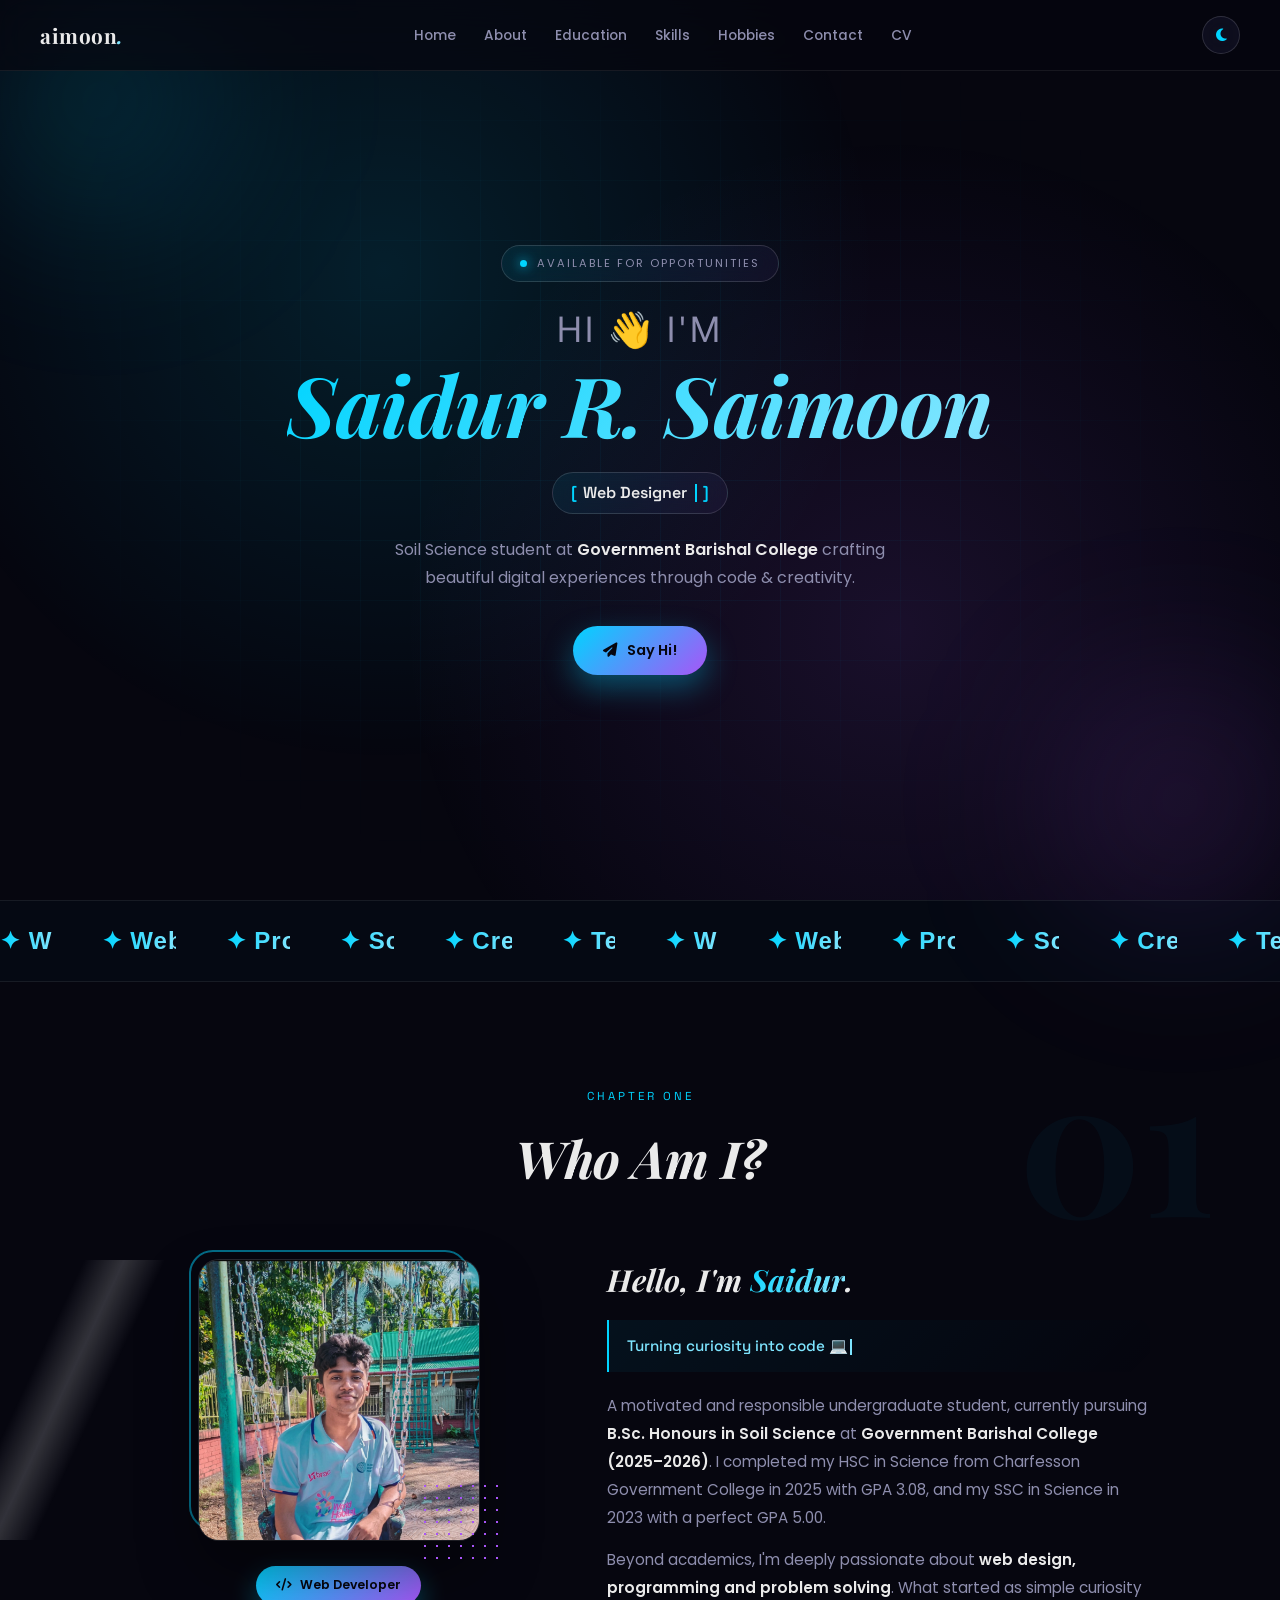
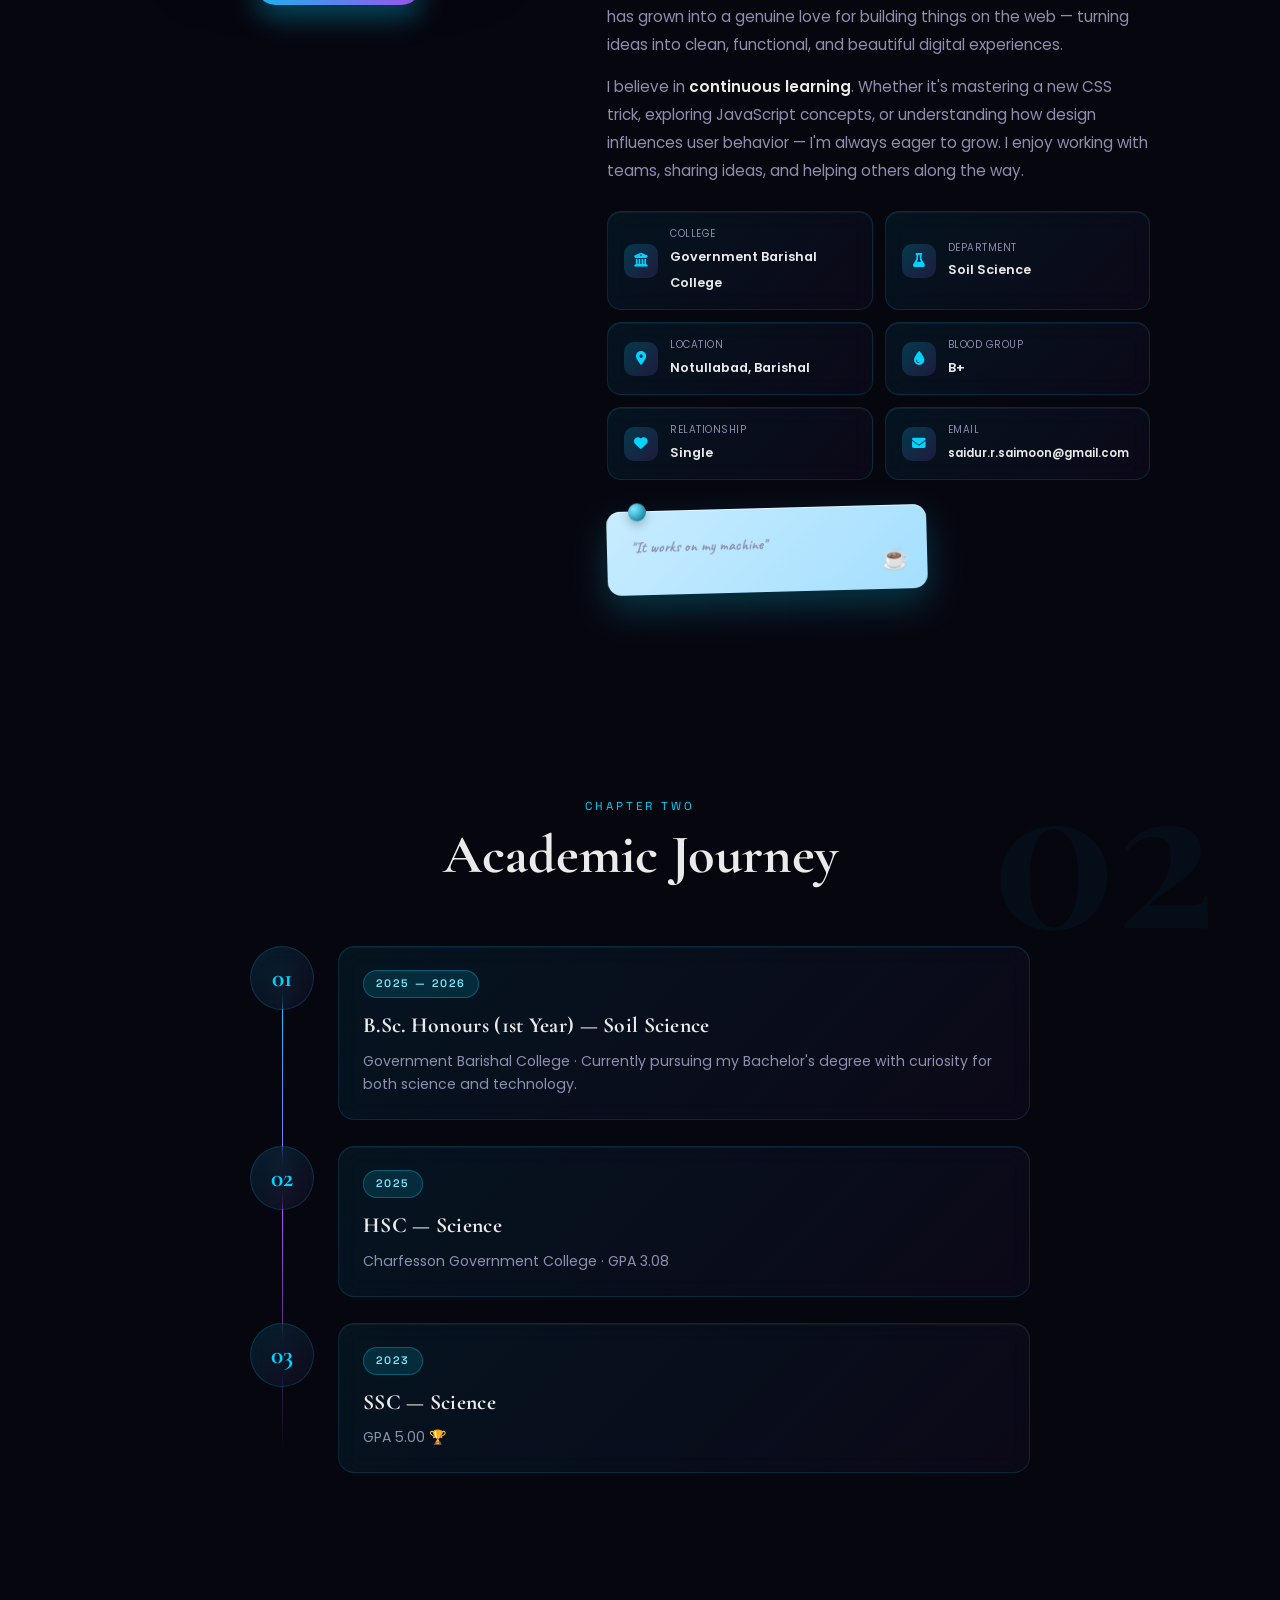
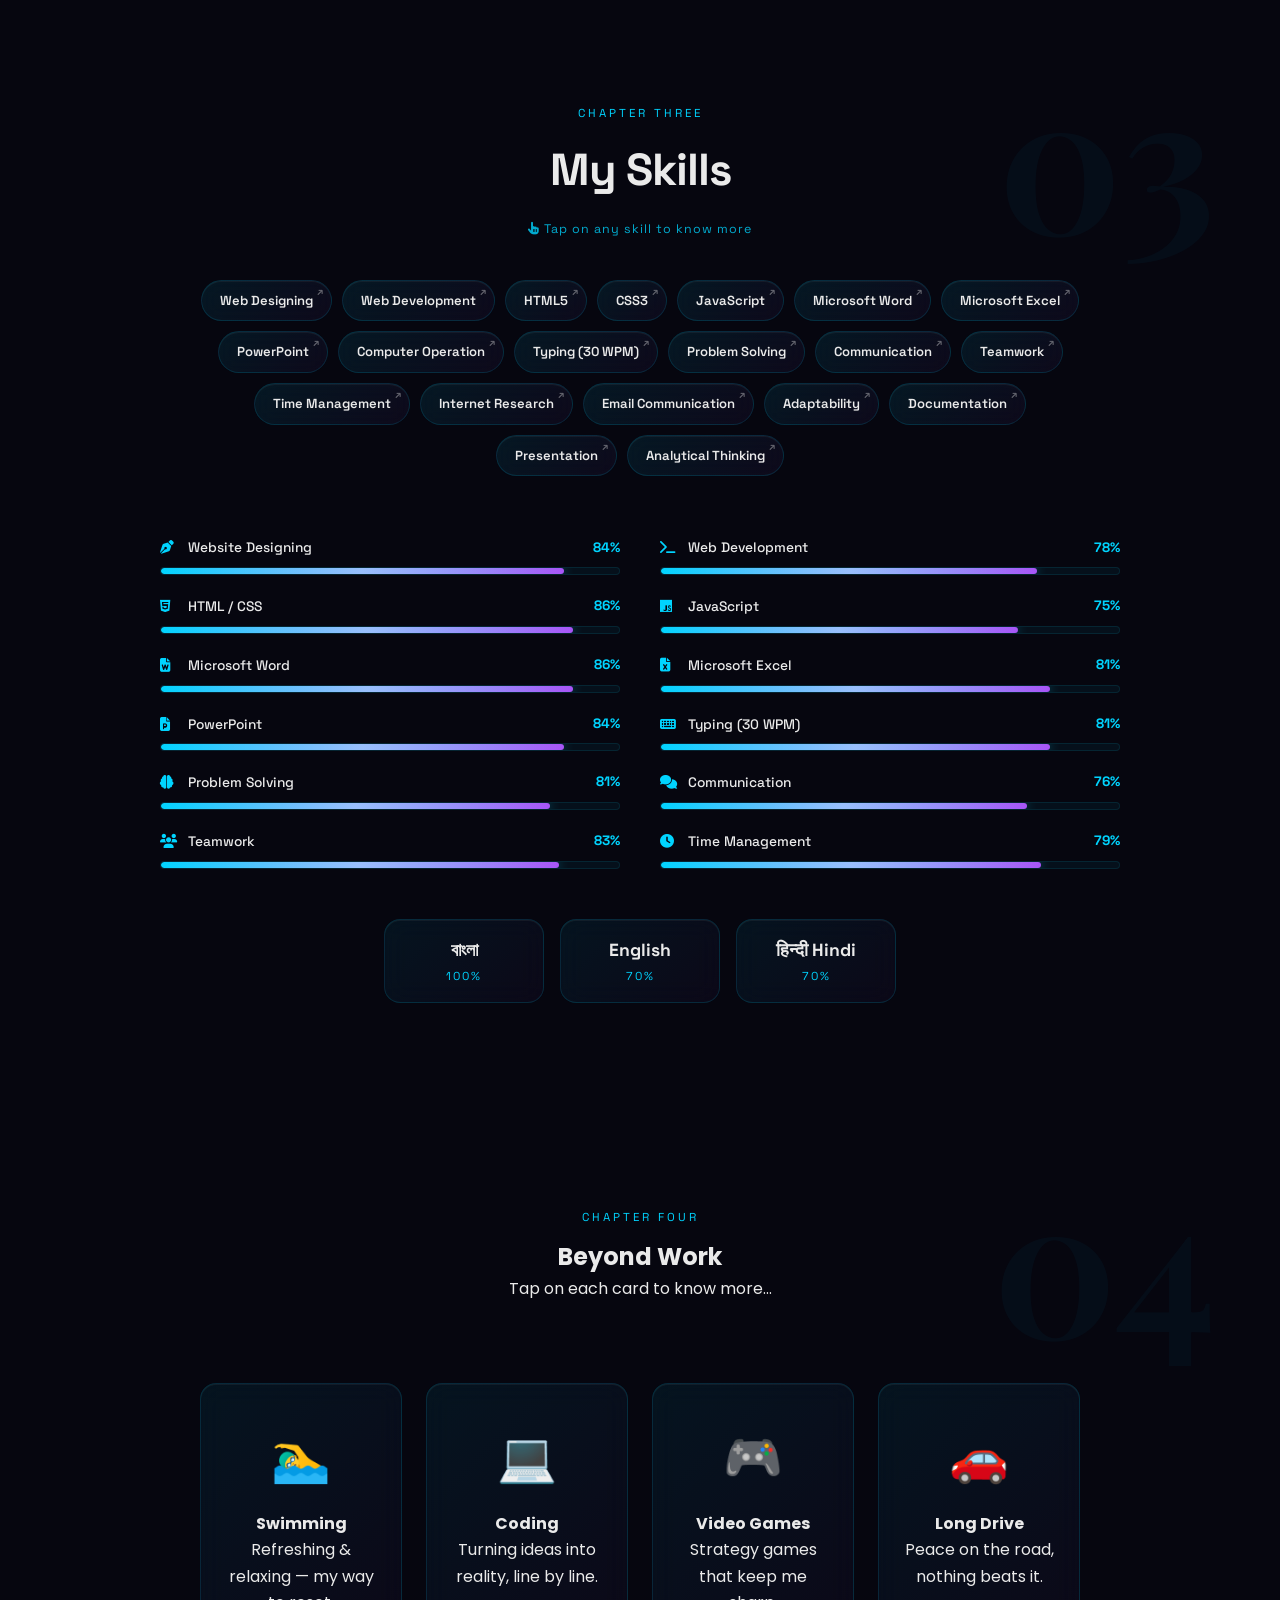
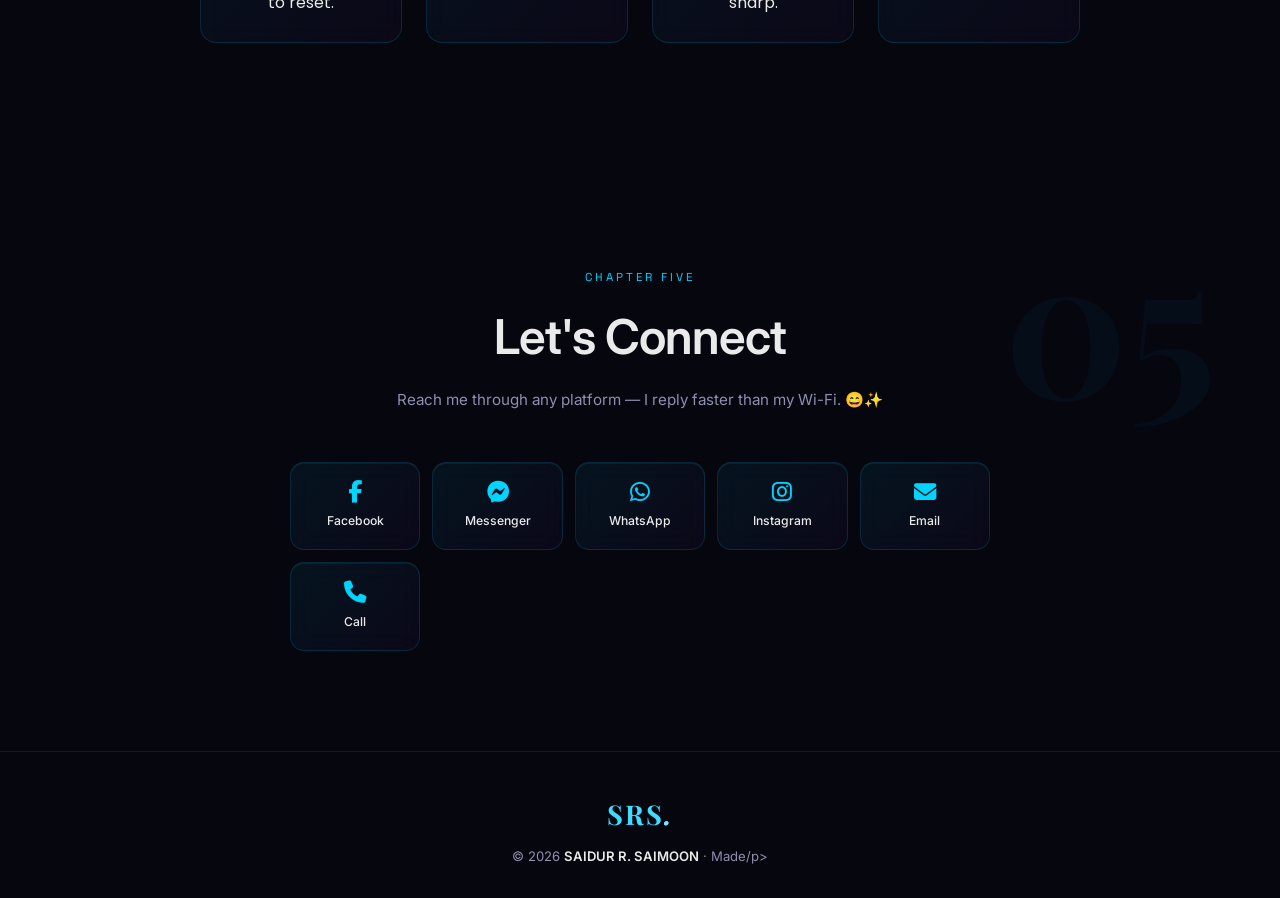
==== commit f37f2dd6: "Update college name and correct GPA in index.html" ====
--- a/index.html
+++ b/index.html
@@ -4,7 +4,7 @@
 <meta charset="UTF-8">
 <meta name="viewport" content="width=device-width, initial-scale=1.0, maximum-scale=5.0, viewport-fit=cover">
 <title>SAIDUR R. SAIMOON</title>
-<link href="https://fonts.googleapis.com/css2?family=Syne:wght@600;700;800&family=Playfair+Display:ital,wght@0,700;1,700&family=Cormorant+Garamond:wght@500;600;700&family=Space+Grotesk:wght@500;600;700&family=Outfit:wght@500;600;700&family=Caveat:wght@600;700&family=Inter:wght@400;500;600&family=Poppins:wght@300;400;500&display=swap" rel="stylesheet">
+<link href="https://fonts.googleapis.com/css2?family=Playfair+Display:ital,wght@0,700;1,700&family=Cormorant+Garamond:wght@500;600;700&family=Space+Grotesk:wght@500;600;700&family=Outfit:wght@500;600;700&family=Caveat:wght@600;700&family=Inter:wght@400;500;600&family=Poppins:wght@300;400;500&display=swap" rel="stylesheet">
 <link rel="stylesheet" href="https://cdnjs.cloudflare.com/ajax/libs/font-awesome/6.5.0/css/all.min.css">
 <link rel="stylesheet" href="style.css">
 </head>
@@ -17,12 +17,12 @@
 
 <div class="bg-layer bg-1"></div>
 <div class="bg-layer bg-2"></div>
+<div class="sparkles" id="sparkles"></div>
 
 <div id="bar"></div>
 
 <nav id="nav">
   <a href="#home" class="brand">
-    <span class="brand-mark">S</span>
     <span class="brand-txt">aimoon<em>.</em></span>
   </a>
   <ul class="menu" id="menu">
@@ -55,15 +55,13 @@
       <span class="bracket">]</span>
     </div>
     <p class="hero-text">
-      Soil Science student at <b>Barishal Govt College</b> crafting beautiful digital experiences through code &amp; creativity.
+      Soil Science student at <b>Government Barishal College</b> crafting beautiful digital experiences through code &amp; creativity.
     </p>
     <div class="hero-btns">
       <button class="btn btn-1" onclick="party(event)"><i class="fas fa-paper-plane"></i> Say Hi!</button>
     </div>
   </div>
 </section>
-
-<div class="runaway" id="runaway">Catch me! 🏃‍♂️</div>
 
 <div class="ticker">
   <div class="ticker-track">
@@ -74,6 +72,7 @@
   </div>
 </div>
 
+<!-- ABOUT -->
 <section id="about" class="about">
   <div class="about-deco">01</div>
   <div class="container">
@@ -98,7 +97,7 @@
         <p>Beyond academics, I'm deeply passionate about <b>web design, programming and problem solving</b>. What started as simple curiosity has grown into a genuine love for building things on the web — turning ideas into clean, functional, and beautiful digital experiences.</p>
         <p>I believe in <b>continuous learning</b>. Whether it's mastering a new CSS trick, exploring JavaScript concepts, or understanding how design influences user behavior — I'm always eager to grow. I enjoy working with teams, sharing ideas, and helping others along the way.</p>
         <div class="about-facts">
-          <div class="fact"><i class="fas fa-university"></i><div><small>College</small><b>Barishal Govt College</b></div></div>
+          <div class="fact"><i class="fas fa-university"></i><div><small>College</small><b>Government Barishal College</b></div></div>
           <div class="fact"><i class="fas fa-flask"></i><div><small>Department</small><b>Soil Science</b></div></div>
           <div class="fact"><i class="fas fa-map-marker-alt"></i><div><small>Location</small><b>Notullabad, Barishal</b></div></div>
           <div class="fact"><i class="fas fa-droplet"></i><div><small>Blood Group</small><b>B+</b></div></div>
@@ -115,6 +114,7 @@
   </div>
 </section>
 
+<!-- EDUCATION -->
 <section id="education" class="education">
   <div class="about-deco">02</div>
   <div class="container">
@@ -128,7 +128,7 @@
         <div class="time-content">
           <span class="time-date">2025 — 2026</span>
           <h4 class="cormorant">B.Sc. Honours (1st Year) — Soil Science</h4>
-          <p>Barishal Government College · Currently pursuing my Bachelor's degree with curiosity for both science and technology.</p>
+          <p>Government Barishal College · Currently pursuing my Bachelor's degree with curiosity for both science and technology.</p>
         </div>
       </div>
       <div class="time-item reveal">
@@ -136,7 +136,7 @@
         <div class="time-content">
           <span class="time-date">2025</span>
           <h4 class="cormorant">HSC — Science</h4>
-          <p>Charfesson Government College · GPA 4.08</p>
+          <p>Charfesson Government College · GPA 3.08</p>
         </div>
       </div>
       <div class="time-item reveal">
@@ -151,6 +151,7 @@
   </div>
 </section>
 
+<!-- SKILLS -->
 <section id="skills" class="skills">
   <div class="about-deco">03</div>
   <div class="container">
@@ -206,43 +207,41 @@
   </div>
 </section>
 
+<!-- HOBBIES -->
 <section id="hobbies" class="hobbies">
   <div class="about-deco">04</div>
   <div class="container">
     <div class="hobby-head reveal">
       <span class="mini">Chapter Four</span>
-      <h2 class="hand">Beyond Work</h2>
-      <p class="hand-sub">Tap on each card to know more...</p>
+      <h2 class="hobby-title">Beyond Work</h2>
+      <p class="hobby-sub">Tap on each card to know more...</p>
     </div>
     <div class="hobby-grid">
-      <div class="hobby reveal clickable" data-hobby="swim">
+      <div class="hobby reveal" data-hobby="swim" data-anim="bounce">
         <div class="h-icon">🏊‍♂️</div>
-        <h4 class="hand">Swimming</h4>
-        <p class="hand-note">Refreshing &amp; relaxing — my way to reset.</p>
-        <div class="tape"></div>
-      </div>
-      <div class="hobby reveal clickable" data-hobby="coding">
+        <h4>Swimming</h4>
+        <p>Refreshing &amp; relaxing — my way to reset.</p>
+      </div>
+      <div class="hobby reveal" data-hobby="coding" data-anim="spin">
         <div class="h-icon">💻</div>
-        <h4 class="hand">Coding</h4>
-        <p class="hand-note">Turning ideas into reality, line by line.</p>
-        <div class="tape"></div>
-      </div>
-      <div class="hobby reveal clickable" data-hobby="games">
+        <h4>Coding</h4>
+        <p>Turning ideas into reality, line by line.</p>
+      </div>
+      <div class="hobby reveal" data-hobby="games" data-anim="shake">
         <div class="h-icon">🎮</div>
-        <h4 class="hand">Video Games</h4>
-        <p class="hand-note">Strategy games that keep me sharp.</p>
-        <div class="tape"></div>
-      </div>
-      <div class="hobby reveal clickable" data-hobby="drive">
+        <h4>Video Games</h4>
+        <p>Strategy games that keep me sharp.</p>
+      </div>
+      <div class="hobby reveal" data-hobby="drive" data-anim="drive">
         <div class="h-icon">🚗</div>
-        <h4 class="hand">Long Drive</h4>
-        <p class="hand-note">Peace on the road, nothing beats it.</p>
-        <div class="tape"></div>
-      </div>
-    </div>
-  </div>
-</section>
-
+        <h4>Long Drive</h4>
+        <p>Peace on the road, nothing beats it.</p>
+      </div>
+    </div>
+  </div>
+</section>
+
+<!-- CONTACT -->
 <section id="contact" class="contact">
   <div class="about-deco">05</div>
   <div class="container">
@@ -264,11 +263,12 @@
 
 <footer>
   <div class="f-logo">SRS<em>.</em></div>
-  <p>© 2026 <b>SAIDUR R. SAIMOON</b><p> 
+  <p>© 2026 <b>SAIDUR R. SAIMOON</b> · Made/p>
 </footer>
 
 <button id="up"><i class="fas fa-arrow-up"></i></button>
 
+<!-- INFO MODAL -->
 <div class="info-modal" id="infoModal">
   <div class="info-box">
     <button class="info-close" id="infoClose"><i class="fas fa-times"></i></button>
@@ -278,6 +278,7 @@
   </div>
 </div>
 
+<!-- PASSWORD MODAL -->
 <div class="pwd-modal" id="pwdModal">
   <div class="pwd-box">
     <div class="pwd-icon"><i class="fas fa-lock"></i></div>
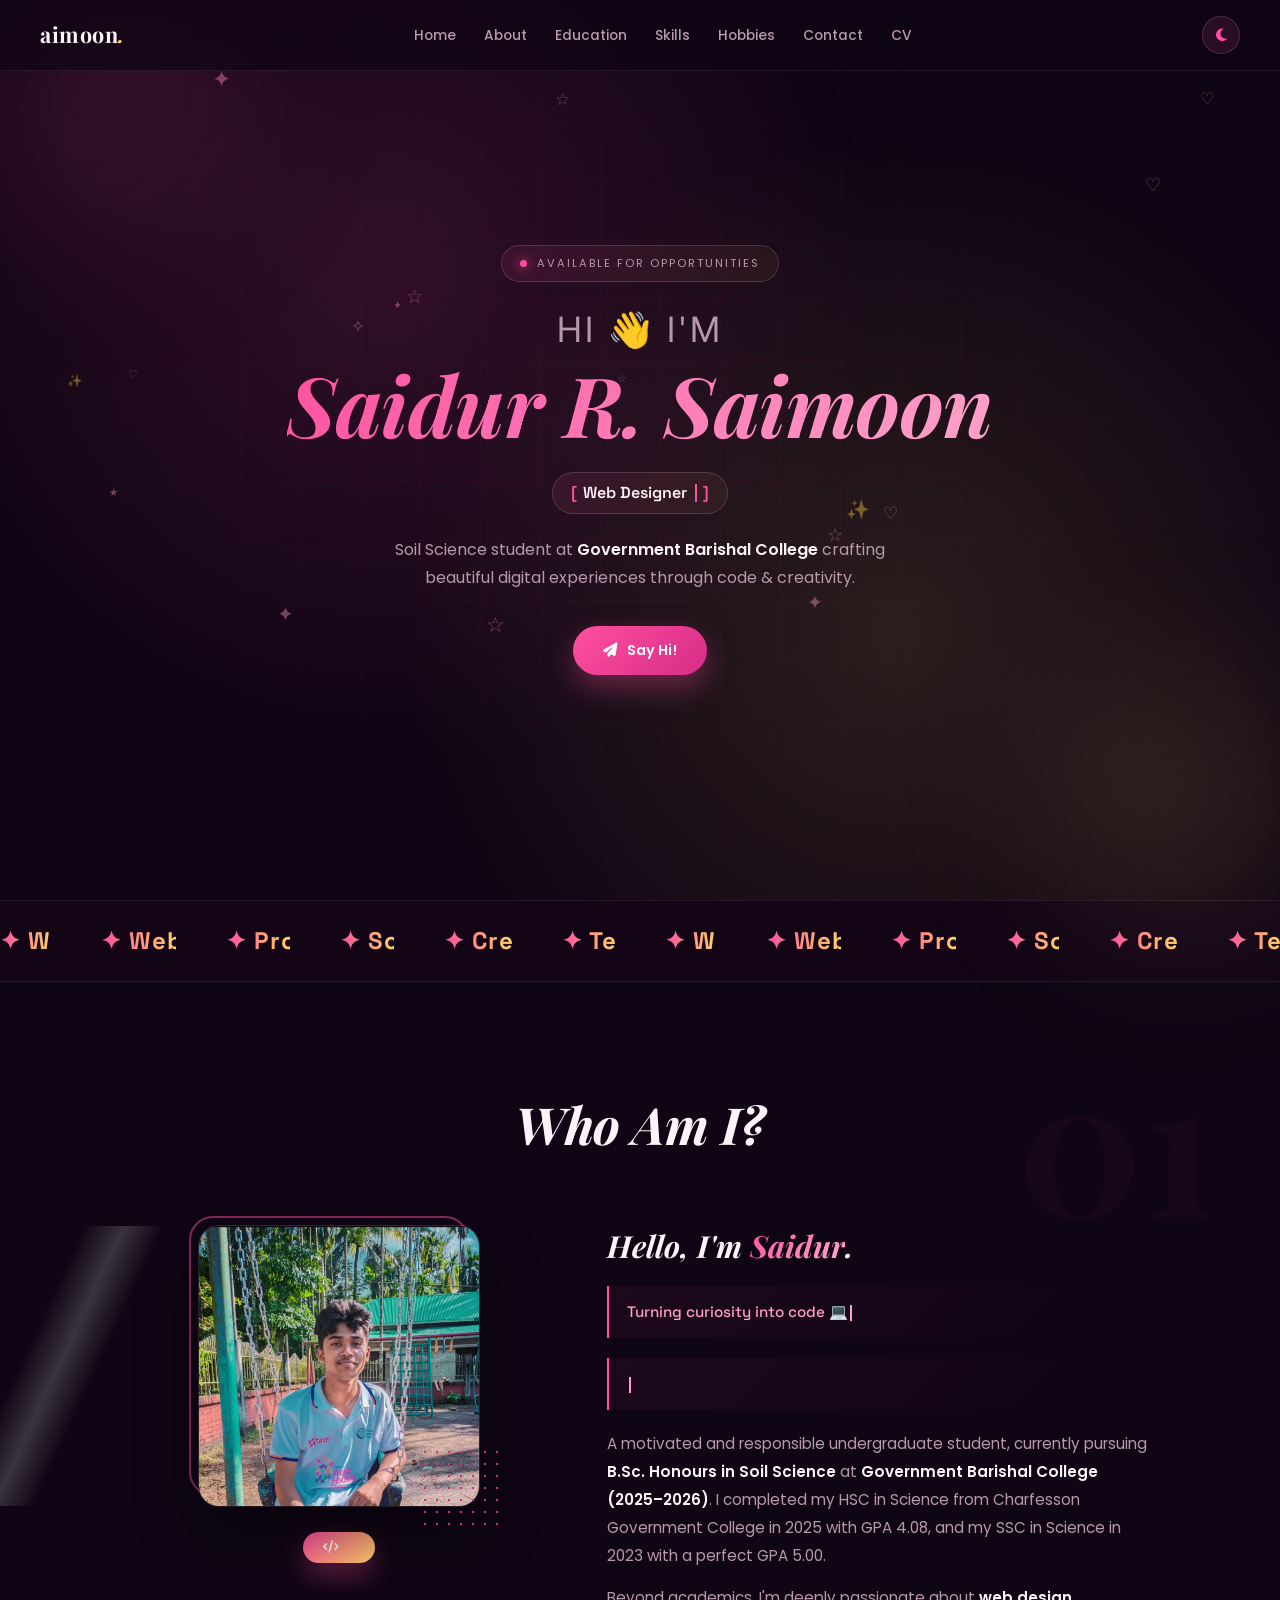
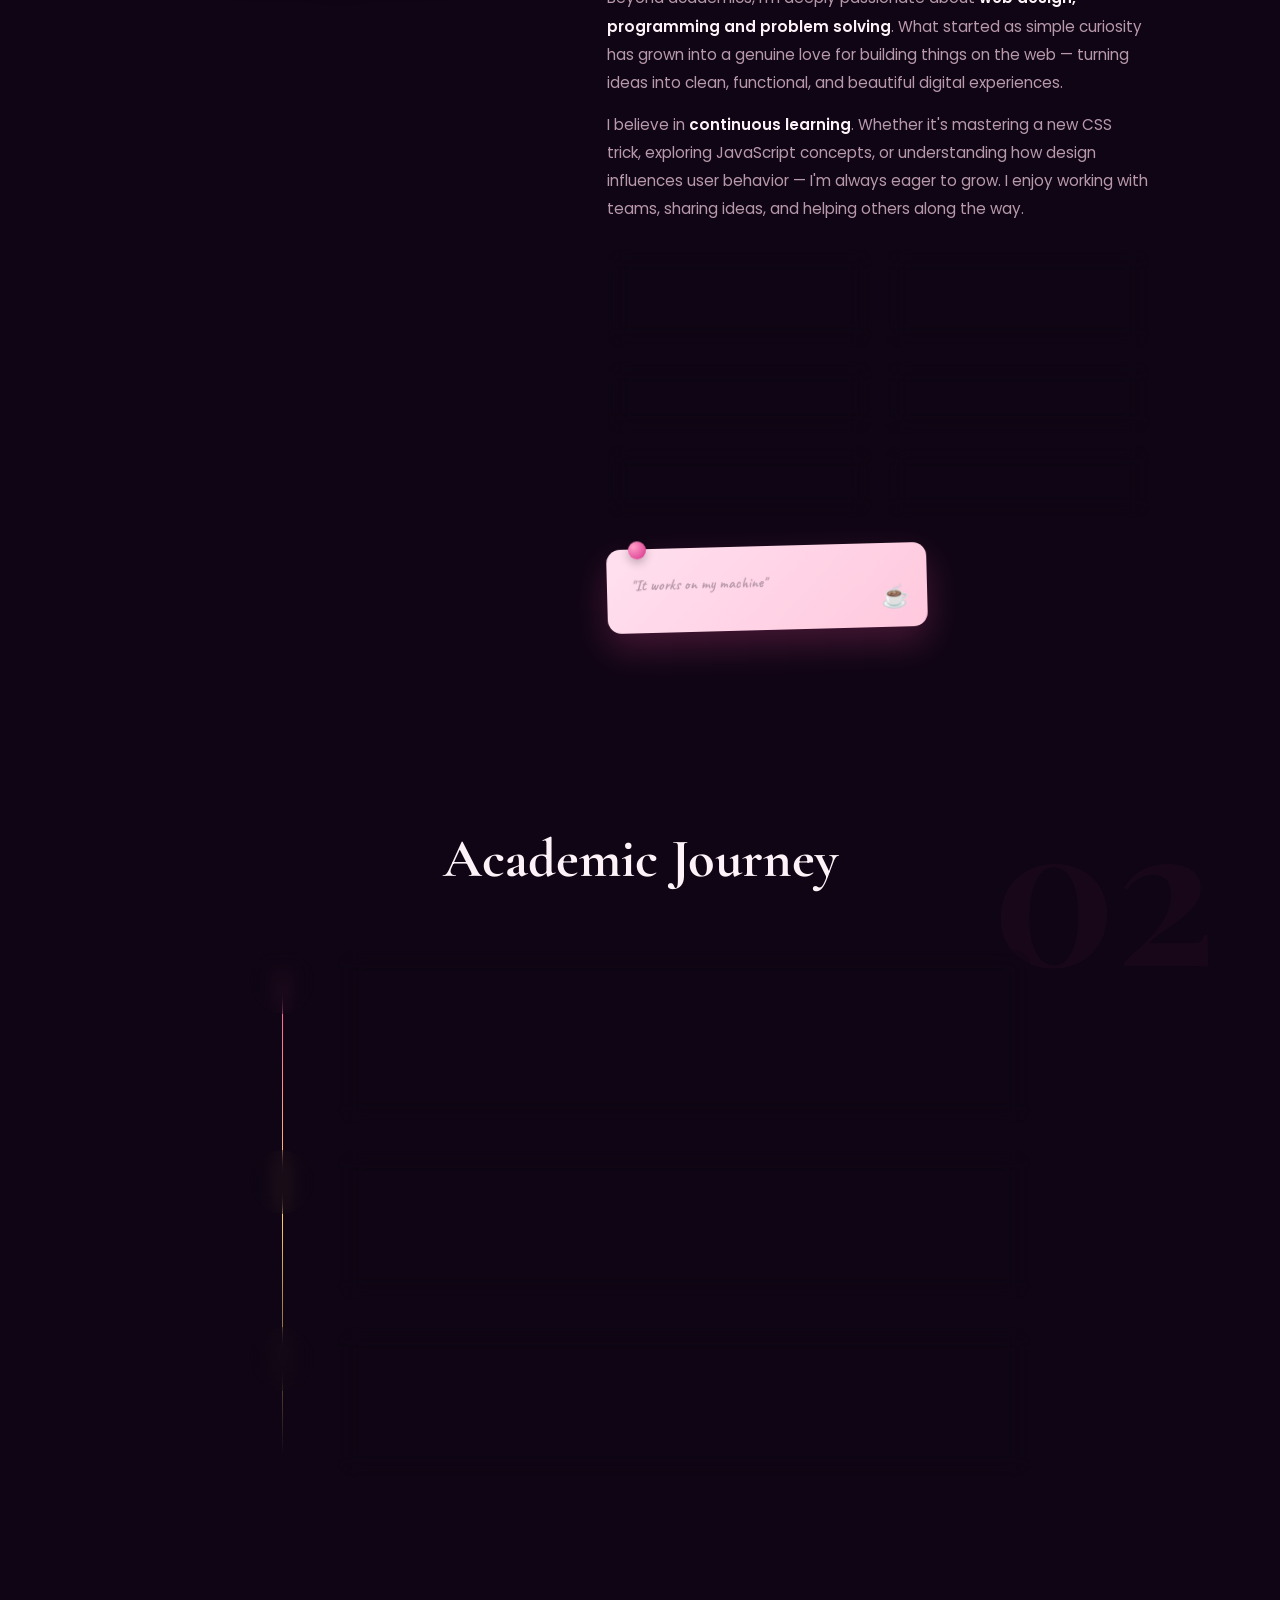
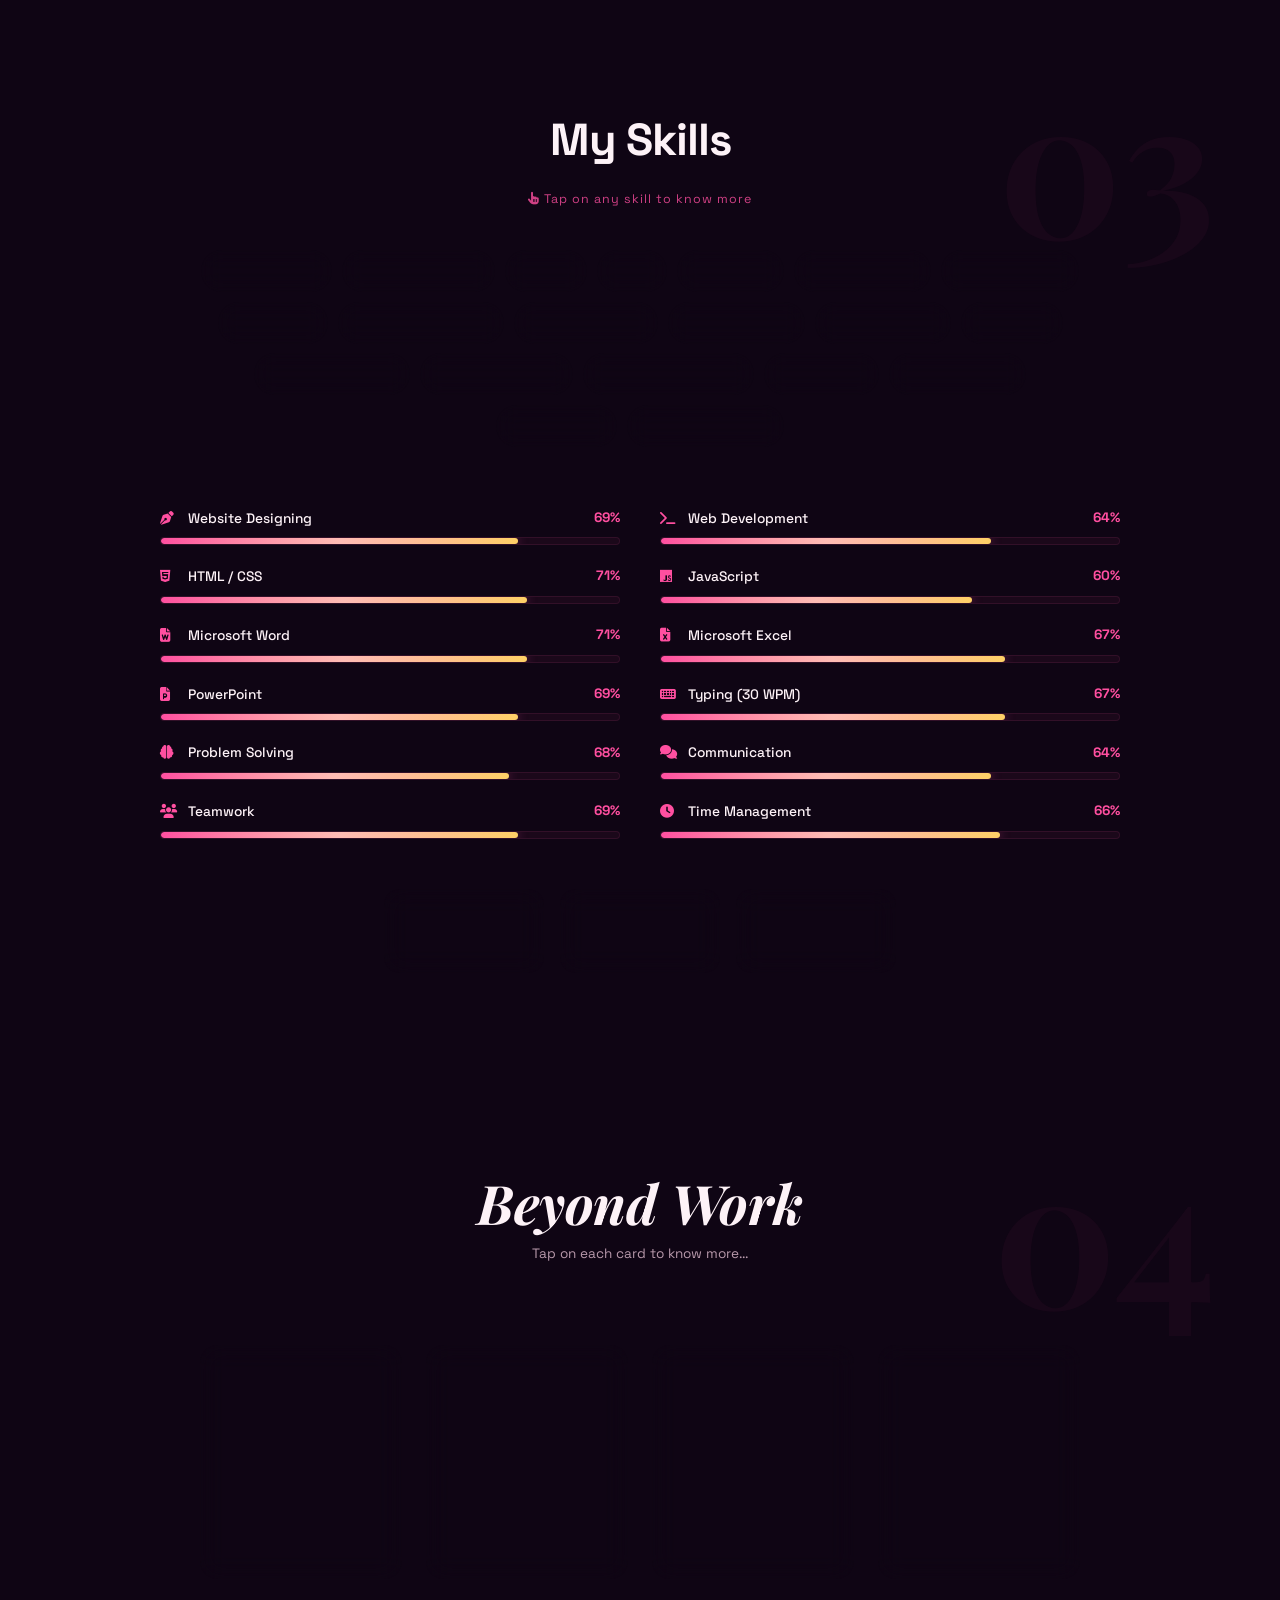
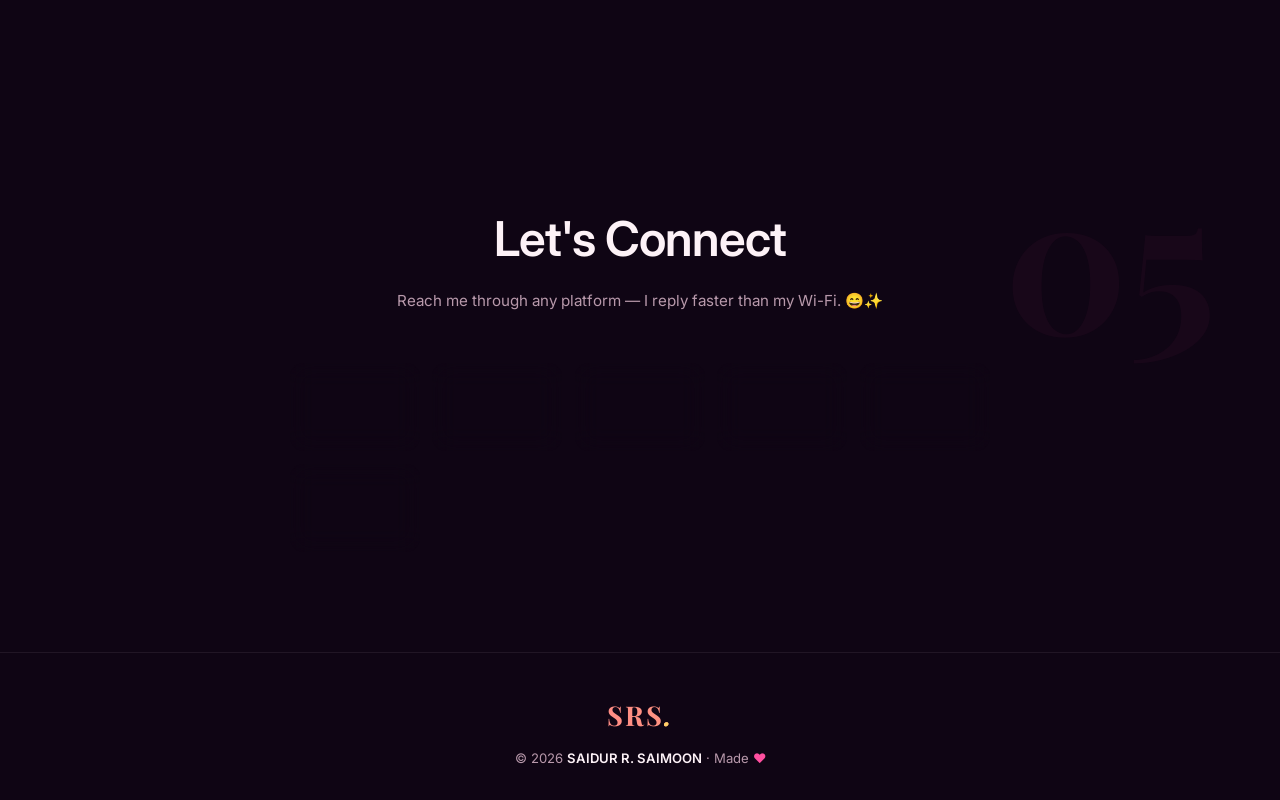
==== commit b80145e7: "Revise personal details and skills in index.html Updated personal information and skills in the abou" ====
--- a/index.html
+++ b/index.html
@@ -17,6 +17,7 @@
 
 <div class="bg-layer bg-1"></div>
 <div class="bg-layer bg-2"></div>
+<div class="bg-layer bg-3"></div>
 <div class="sparkles" id="sparkles"></div>
 
 <div id="bar"></div>
@@ -72,12 +73,10 @@
   </div>
 </div>
 
-<!-- ABOUT -->
 <section id="about" class="about">
   <div class="about-deco">01</div>
   <div class="container">
     <div class="about-head reveal">
-      <span class="mini">Chapter One</span>
       <h2 class="serif">Who Am I?</h2>
     </div>
     <div class="about-body">
@@ -86,14 +85,20 @@
           <img src="profile.jpg" alt="Saidur">
           <div class="photo-dots"></div>
         </div>
-        <div class="photo-badge"><i class="fas fa-code"></i> Web Developer</div>
+        <div class="photo-badge">
+          <i class="fas fa-code"></i>
+          <span id="badgeType"></span><span class="badge-caret"></span>
+        </div>
       </div>
       <div class="about-txt reveal">
         <h3 class="serif">Hello, I'm <span class="grad">Saidur</span>.</h3>
         <p class="typing-line">
           <span id="aboutType"></span><span class="caret2"></span>
         </p>
-        <p>A motivated and responsible undergraduate student, currently pursuing <b>B.Sc. Honours in Soil Science</b> at <b>Government Barishal College (2025–2026)</b>. I completed my HSC in Science from Charfesson Government College in 2025 with GPA 3.08, and my SSC in Science in 2023 with a perfect GPA 5.00.</p>
+        <p class="typing-line second-type">
+          <span id="aboutType2"></span><span class="caret2"></span>
+        </p>
+        <p>A motivated and responsible undergraduate student, currently pursuing <b>B.Sc. Honours in Soil Science</b> at <b>Government Barishal College (2025–2026)</b>. I completed my HSC in Science from Charfesson Government College in 2025 with GPA 4.08, and my SSC in Science in 2023 with a perfect GPA 5.00.</p>
         <p>Beyond academics, I'm deeply passionate about <b>web design, programming and problem solving</b>. What started as simple curiosity has grown into a genuine love for building things on the web — turning ideas into clean, functional, and beautiful digital experiences.</p>
         <p>I believe in <b>continuous learning</b>. Whether it's mastering a new CSS trick, exploring JavaScript concepts, or understanding how design influences user behavior — I'm always eager to grow. I enjoy working with teams, sharing ideas, and helping others along the way.</p>
         <div class="about-facts">
@@ -114,12 +119,10 @@
   </div>
 </section>
 
-<!-- EDUCATION -->
 <section id="education" class="education">
   <div class="about-deco">02</div>
   <div class="container">
     <div class="edu-head reveal">
-      <span class="mini">Chapter Two</span>
       <h2 class="cormorant">Academic Journey</h2>
     </div>
     <div class="timeline">
@@ -136,7 +139,7 @@
         <div class="time-content">
           <span class="time-date">2025</span>
           <h4 class="cormorant">HSC — Science</h4>
-          <p>Charfesson Government College · GPA 3.08</p>
+          <p>Charfesson Government College · GPA 4.08</p>
         </div>
       </div>
       <div class="time-item reveal">
@@ -151,12 +154,10 @@
   </div>
 </section>
 
-<!-- SKILLS -->
 <section id="skills" class="skills">
   <div class="about-deco">03</div>
   <div class="container">
     <div class="skills-head reveal">
-      <span class="mini">Chapter Three</span>
       <h2 class="space">My Skills</h2>
       <p class="tap-hint"><i class="fas fa-hand-pointer"></i> Tap on any skill to know more</p>
     </div>
@@ -185,34 +186,32 @@
     </div>
 
     <div class="bars reveal">
-      <div class="bar-item"><div class="bar-top"><span><i class="fas fa-pen-nib"></i> Website Designing</span><em><span class="cnt" data-n="88">0</span>%</em></div><div class="bar-track"><div class="bar-fill" data-w="88"></div></div></div>
-      <div class="bar-item"><div class="bar-top"><span><i class="fas fa-terminal"></i> Web Development</span><em><span class="cnt" data-n="82">0</span>%</em></div><div class="bar-track"><div class="bar-fill" data-w="82"></div></div></div>
-      <div class="bar-item"><div class="bar-top"><span><i class="fab fa-html5"></i> HTML / CSS</span><em><span class="cnt" data-n="90">0</span>%</em></div><div class="bar-track"><div class="bar-fill" data-w="90"></div></div></div>
-      <div class="bar-item"><div class="bar-top"><span><i class="fab fa-js"></i> JavaScript</span><em><span class="cnt" data-n="78">0</span>%</em></div><div class="bar-track"><div class="bar-fill" data-w="78"></div></div></div>
-      <div class="bar-item"><div class="bar-top"><span><i class="fas fa-file-word"></i> Microsoft Word</span><em><span class="cnt" data-n="90">0</span>%</em></div><div class="bar-track"><div class="bar-fill" data-w="90"></div></div></div>
-      <div class="bar-item"><div class="bar-top"><span><i class="fas fa-file-excel"></i> Microsoft Excel</span><em><span class="cnt" data-n="85">0</span>%</em></div><div class="bar-track"><div class="bar-fill" data-w="85"></div></div></div>
-      <div class="bar-item"><div class="bar-top"><span><i class="fas fa-file-powerpoint"></i> PowerPoint</span><em><span class="cnt" data-n="88">0</span>%</em></div><div class="bar-track"><div class="bar-fill" data-w="88"></div></div></div>
-      <div class="bar-item"><div class="bar-top"><span><i class="fas fa-keyboard"></i> Typing (30 WPM)</span><em><span class="cnt" data-n="85">0</span>%</em></div><div class="bar-track"><div class="bar-fill" data-w="85"></div></div></div>
-      <div class="bar-item"><div class="bar-top"><span><i class="fas fa-brain"></i> Problem Solving</span><em><span class="cnt" data-n="85">0</span>%</em></div><div class="bar-track"><div class="bar-fill" data-w="85"></div></div></div>
-      <div class="bar-item"><div class="bar-top"><span><i class="fas fa-comments"></i> Communication</span><em><span class="cnt" data-n="80">0</span>%</em></div><div class="bar-track"><div class="bar-fill" data-w="80"></div></div></div>
-      <div class="bar-item"><div class="bar-top"><span><i class="fas fa-users"></i> Teamwork</span><em><span class="cnt" data-n="87">0</span>%</em></div><div class="bar-track"><div class="bar-fill" data-w="87"></div></div></div>
-      <div class="bar-item"><div class="bar-top"><span><i class="fas fa-clock"></i> Time Management</span><em><span class="cnt" data-n="83">0</span>%</em></div><div class="bar-track"><div class="bar-fill" data-w="83"></div></div></div>
+      <div class="bar-item"><div class="bar-top"><span><i class="fas fa-pen-nib"></i> Website Designing</span><em><span class="cnt" data-n="78">0</span>%</em></div><div class="bar-track"><div class="bar-fill" data-w="78"></div></div></div>
+      <div class="bar-item"><div class="bar-top"><span><i class="fas fa-terminal"></i> Web Development</span><em><span class="cnt" data-n="72">0</span>%</em></div><div class="bar-track"><div class="bar-fill" data-w="72"></div></div></div>
+      <div class="bar-item"><div class="bar-top"><span><i class="fab fa-html5"></i> HTML / CSS</span><em><span class="cnt" data-n="80">0</span>%</em></div><div class="bar-track"><div class="bar-fill" data-w="80"></div></div></div>
+      <div class="bar-item"><div class="bar-top"><span><i class="fab fa-js"></i> JavaScript</span><em><span class="cnt" data-n="68">0</span>%</em></div><div class="bar-track"><div class="bar-fill" data-w="68"></div></div></div>
+      <div class="bar-item"><div class="bar-top"><span><i class="fas fa-file-word"></i> Microsoft Word</span><em><span class="cnt" data-n="80">0</span>%</em></div><div class="bar-track"><div class="bar-fill" data-w="80"></div></div></div>
+      <div class="bar-item"><div class="bar-top"><span><i class="fas fa-file-excel"></i> Microsoft Excel</span><em><span class="cnt" data-n="75">0</span>%</em></div><div class="bar-track"><div class="bar-fill" data-w="75"></div></div></div>
+      <div class="bar-item"><div class="bar-top"><span><i class="fas fa-file-powerpoint"></i> PowerPoint</span><em><span class="cnt" data-n="78">0</span>%</em></div><div class="bar-track"><div class="bar-fill" data-w="78"></div></div></div>
+      <div class="bar-item"><div class="bar-top"><span><i class="fas fa-keyboard"></i> Typing (30 WPM)</span><em><span class="cnt" data-n="75">0</span>%</em></div><div class="bar-track"><div class="bar-fill" data-w="75"></div></div></div>
+      <div class="bar-item"><div class="bar-top"><span><i class="fas fa-brain"></i> Problem Solving</span><em><span class="cnt" data-n="76">0</span>%</em></div><div class="bar-track"><div class="bar-fill" data-w="76"></div></div></div>
+      <div class="bar-item"><div class="bar-top"><span><i class="fas fa-comments"></i> Communication</span><em><span class="cnt" data-n="72">0</span>%</em></div><div class="bar-track"><div class="bar-fill" data-w="72"></div></div></div>
+      <div class="bar-item"><div class="bar-top"><span><i class="fas fa-users"></i> Teamwork</span><em><span class="cnt" data-n="78">0</span>%</em></div><div class="bar-track"><div class="bar-fill" data-w="78"></div></div></div>
+      <div class="bar-item"><div class="bar-top"><span><i class="fas fa-clock"></i> Time Management</span><em><span class="cnt" data-n="74">0</span>%</em></div><div class="bar-track"><div class="bar-fill" data-w="74"></div></div></div>
     </div>
 
     <div class="langs reveal">
-      <div class="lang"><div class="lang-name">বাংলা</div><div class="lang-lvl">100%</div></div>
-      <div class="lang"><div class="lang-name">English</div><div class="lang-lvl">70%</div></div>
-      <div class="lang"><div class="lang-name">हिन्दी Hindi</div><div class="lang-lvl">70%</div></div>
-    </div>
-  </div>
-</section>
-
-<!-- HOBBIES -->
+      <div class="lang"><div class="lang-name">বাংলা</div><div class="lang-lvl">80%</div></div>
+      <div class="lang"><div class="lang-name">English</div><div class="lang-lvl">65%</div></div>
+      <div class="lang"><div class="lang-name">हिन्दी Hindi</div><div class="lang-lvl">60%</div></div>
+    </div>
+  </div>
+</section>
+
 <section id="hobbies" class="hobbies">
   <div class="about-deco">04</div>
   <div class="container">
     <div class="hobby-head reveal">
-      <span class="mini">Chapter Four</span>
       <h2 class="hobby-title">Beyond Work</h2>
       <p class="hobby-sub">Tap on each card to know more...</p>
     </div>
@@ -241,12 +240,10 @@
   </div>
 </section>
 
-<!-- CONTACT -->
 <section id="contact" class="contact">
   <div class="about-deco">05</div>
   <div class="container">
     <div class="contact-head reveal">
-      <span class="mini">Chapter Five</span>
       <h2 class="inter">Let's Connect</h2>
       <p class="contact-lead">Reach me through any platform — I reply faster than my Wi-Fi. 😄✨</p>
     </div>
@@ -263,12 +260,11 @@
 
 <footer>
   <div class="f-logo">SRS<em>.</em></div>
-  <p>© 2026 <b>SAIDUR R. SAIMOON</b> · Made/p>
+  <p>© 2026 <b>SAIDUR R. SAIMOON</b> · Made <span class="hh">♥</span></p>
 </footer>
 
 <button id="up"><i class="fas fa-arrow-up"></i></button>
 
-<!-- INFO MODAL -->
 <div class="info-modal" id="infoModal">
   <div class="info-box">
     <button class="info-close" id="infoClose"><i class="fas fa-times"></i></button>
@@ -278,7 +274,6 @@
   </div>
 </div>
 
-<!-- PASSWORD MODAL -->
 <div class="pwd-modal" id="pwdModal">
   <div class="pwd-box">
     <div class="pwd-icon"><i class="fas fa-lock"></i></div>
@@ -295,4 +290,4 @@
 
 <script src="script.js"></script>
 </body>
-  </html>
+        </html>
--- a/style.css
+++ b/style.css
@@ -1,30 +1,31 @@
 :root{
-  --bg:#06060f;
-  --bg-2:#0d0d1f;
-  --surface:rgba(20,20,42,.6);
-  --surface-2:rgba(20,20,42,.8);
-  --sage:#00d4ff;
-  --sage-deep:#a855f7;
-  --sage-light:#7ee5ff;
-  --text:#eaeaea;
-  --muted:#8e8eae;
-  --line:rgba(255,255,255,.07);
-  --line-strong:rgba(255,255,255,.14);
+  --bg:#0f0514;
+  --bg-2:#1a0a22;
+  --surface:rgba(60,20,50,.6);
+  --surface-2:rgba(80,30,65,.8);
+  --primary:#ff4fa0;
+  --primary-deep:#d62d87;
+  --primary-light:#ff9ec9;
+  --gold:#ffd166;
+  --text:#fdf2f7;
+  --muted:#b899ab;
+  --line:rgba(255,220,235,.08);
+  --line-strong:rgba(255,220,235,.16);
 }
 body.light{
-  --bg:#f4f6fc;
-  --bg-2:#e7ecf9;
+  --bg:#fef5fa;
+  --bg-2:#fce8f2;
   --surface:rgba(255,255,255,.7);
   --surface-2:rgba(255,255,255,.9);
-  --text:#0f1024;
-  --muted:#5a5a75;
-  --line:rgba(0,0,0,.08);
-  --line-strong:rgba(0,0,0,.14);
-}
-body.light .bg-1{background:radial-gradient(circle,rgba(0,212,255,.25),transparent 60%)}
-body.light .bg-2{background:radial-gradient(circle,rgba(168,85,247,.22),transparent 60%)}
-body.light nav{background:rgba(244,246,252,.85)}
-body.light nav.scrolled{background:rgba(244,246,252,.95)}
+  --text:#2a0f1c;
+  --muted:#7a5a6a;
+  --line:rgba(80,20,50,.08);
+  --line-strong:rgba(80,20,50,.14);
+}
+body.light .bg-1{background:radial-gradient(circle,rgba(255,79,160,.22),transparent 60%)}
+body.light .bg-2{background:radial-gradient(circle,rgba(255,209,102,.2),transparent 60%)}
+body.light nav{background:rgba(254,245,250,.85)}
+body.light nav.scrolled{background:rgba(254,245,250,.95)}
 
 *{margin:0;padding:0;box-sizing:border-box}
 html{scroll-behavior:smooth;-webkit-text-size-adjust:100%}
@@ -34,50 +35,52 @@
 button{font-family:inherit;cursor:pointer;border:none;background:none;color:inherit}
 
 .bg-layer{position:fixed;z-index:-2;pointer-events:none;border-radius:50%;filter:blur(80px)}
-.bg-1{width:400px;height:400px;background:radial-gradient(circle,rgba(0,212,255,.22),transparent 60%);top:-100px;left:-100px;animation:drift 20s ease-in-out infinite}
-.bg-2{width:400px;height:400px;background:radial-gradient(circle,rgba(168,85,247,.2),transparent 60%);bottom:-100px;right:-100px;animation:drift 22s ease-in-out infinite reverse}
+.bg-1{width:400px;height:400px;background:radial-gradient(circle,rgba(255,79,160,.22),transparent 60%);top:-100px;left:-100px;animation:drift 20s ease-in-out infinite}
+.bg-2{width:400px;height:400px;background:radial-gradient(circle,rgba(255,209,102,.18),transparent 60%);bottom:-100px;right:-100px;animation:drift 22s ease-in-out infinite reverse}
 @keyframes drift{0%,100%{transform:translate(0,0)}50%{transform:translate(40px,-30px)}}
 
-#bar{position:fixed;top:0;left:0;height:3px;width:0;background:linear-gradient(90deg,var(--sage),var(--sage-light),var(--sage-deep));z-index:9999;transition:width .05s}
+.sparkles{position:fixed;inset:0;z-index:-1;pointer-events:none;overflow:hidden}
+.sparkle{position:absolute;font-size:1rem;color:var(--primary-light);opacity:.4;animation:twinkle linear infinite}
+@keyframes twinkle{0%,100%{opacity:.15;transform:scale(.8) rotate(0)}50%{opacity:.7;transform:scale(1.1) rotate(20deg)}}
+
+#bar{position:fixed;top:0;left:0;height:3px;width:0;background:linear-gradient(90deg,var(--primary),var(--gold),var(--primary-deep));z-index:9999;transition:width .05s}
 
 #loader{position:fixed;inset:0;background:var(--bg);display:flex;flex-direction:column;align-items:center;justify-content:center;z-index:10000;transition:opacity .5s,visibility .5s}
 #loader.hide{opacity:0;visibility:hidden}
-.loader-text{font-family:'Playfair Display',serif;font-size:1.6rem;font-weight:700;letter-spacing:6px;background:linear-gradient(90deg,var(--sage),var(--sage-light),var(--sage-deep));-webkit-background-clip:text;-webkit-text-fill-color:transparent;margin-bottom:16px}
-.loader-line{width:120px;height:2px;background:linear-gradient(90deg,var(--sage),var(--sage-deep));transform:scaleX(0);transform-origin:left;animation:loadLine 1.5s ease forwards}
+.loader-text{font-family:'Playfair Display',serif;font-size:1.6rem;font-weight:700;letter-spacing:6px;background:linear-gradient(90deg,var(--primary),var(--gold),var(--primary-deep));-webkit-background-clip:text;-webkit-text-fill-color:transparent;margin-bottom:16px}
+.loader-line{width:120px;height:2px;background:linear-gradient(90deg,var(--primary),var(--gold));transform:scaleX(0);transform-origin:left;animation:loadLine 1.5s ease forwards}
 @keyframes loadLine{to{transform:scaleX(1)}}
 
-nav{position:fixed;top:0;left:0;width:100%;padding:16px 40px;display:flex;align-items:center;justify-content:space-between;background:rgba(6,6,15,.7);backdrop-filter:blur(16px);-webkit-backdrop-filter:blur(16px);border-bottom:1px solid var(--line);z-index:1000;transition:padding .3s,background .3s}
-nav.scrolled{padding:10px 40px;background:rgba(6,6,15,.95)}
-.brand{display:flex;align-items:center;gap:8px;font-family:'Playfair Display',serif;font-weight:700;font-size:1.3rem;letter-spacing:.5px}
-.brand-mark{width:34px;height:34px;border-radius:10px;background:linear-gradient(135deg,var(--sage),var(--sage-deep));display:flex;align-items:center;justify-content:center;color:#06060f;font-size:1rem;font-weight:800;transition:transform .35s;box-shadow:0 6px 20px rgba(0,212,255,.4)}
-.brand:hover .brand-mark{transform:rotate(-15deg) scale(1.1)}
-.brand-txt em{color:var(--sage-light);font-style:italic}
+nav{position:fixed;top:0;left:0;width:100%;padding:16px 40px;display:flex;align-items:center;justify-content:space-between;background:rgba(15,5,20,.7);backdrop-filter:blur(16px);-webkit-backdrop-filter:blur(16px);border-bottom:1px solid var(--line);z-index:1000;transition:padding .3s,background .3s}
+nav.scrolled{padding:10px 40px;background:rgba(15,5,20,.95)}
+.brand{display:flex;align-items:center;gap:8px;font-family:'Playfair Display',serif;font-weight:700;font-size:1.35rem;letter-spacing:.5px}
+.brand-txt em{color:var(--gold);font-style:italic}
 .menu{display:flex;list-style:none;gap:28px}
 .menu a{font-size:.86rem;font-weight:500;color:var(--muted);position:relative;transition:color .3s}
-.menu a::after{content:'';position:absolute;bottom:-6px;left:0;width:0;height:2px;background:linear-gradient(90deg,var(--sage),var(--sage-deep));transition:width .3s;border-radius:2px}
-.menu a:hover{color:var(--sage-light)}
+.menu a::after{content:'';position:absolute;bottom:-6px;left:0;width:0;height:2px;background:linear-gradient(90deg,var(--primary),var(--gold));transition:width .3s;border-radius:2px}
+.menu a:hover{color:var(--primary-light)}
 .menu a:hover::after{width:100%}
 .nav-actions{display:flex;align-items:center;gap:10px}
-#theme{width:38px;height:38px;border-radius:50%;background:var(--surface);border:1px solid var(--line-strong);color:var(--sage);display:flex;align-items:center;justify-content:center;font-size:.9rem;transition:all .3s;backdrop-filter:blur(10px)}
-#theme:hover{transform:rotate(20deg);border-color:var(--sage)}
+#theme{width:38px;height:38px;border-radius:50%;background:var(--surface);border:1px solid var(--line-strong);color:var(--primary);display:flex;align-items:center;justify-content:center;font-size:.9rem;transition:all .3s;backdrop-filter:blur(10px)}
+#theme:hover{transform:rotate(20deg);border-color:var(--primary)}
 #burger{display:none;width:38px;height:38px;background:var(--surface);border:1px solid var(--line-strong);border-radius:10px;padding:9px;flex-direction:column;justify-content:space-between;backdrop-filter:blur(10px)}
-#burger span{display:block;height:2px;background:var(--sage);border-radius:2px;transition:transform .3s,opacity .3s}
+#burger span{display:block;height:2px;background:var(--primary);border-radius:2px;transition:transform .3s,opacity .3s}
 #burger.active span:nth-child(1){transform:translateY(8px) rotate(45deg)}
 #burger.active span:nth-child(2){opacity:0}
 #burger.active span:nth-child(3){transform:translateY(-8px) rotate(-45deg)}
 
 .container{max-width:1100px;margin:0 auto;padding:0 40px;position:relative;z-index:2}
-.mini{display:inline-block;font-family:'Space Grotesk',monospace;font-size:.72rem;color:var(--sage);letter-spacing:3px;text-transform:uppercase;margin-bottom:10px}
-.grad{background:linear-gradient(135deg,var(--sage) 0%,var(--sage-light) 50%,var(--sage-deep) 100%);background-size:200% auto;-webkit-background-clip:text;-webkit-text-fill-color:transparent;background-clip:text;animation:gradFlow 8s ease infinite;font-style:italic}
+.mini{display:inline-block;font-family:'Space Grotesk',monospace;font-size:.72rem;color:var(--primary);letter-spacing:3px;text-transform:uppercase;margin-bottom:10px}
+.grad{background:linear-gradient(135deg,var(--primary) 0%,var(--primary-light) 50%,var(--gold) 100%);background-size:200% auto;-webkit-background-clip:text;-webkit-text-fill-color:transparent;background-clip:text;animation:gradFlow 8s ease infinite;font-style:italic}
 @keyframes gradFlow{0%{background-position:0% center}50%{background-position:100% center}100%{background-position:0% center}}
 
 .hero{min-height:100vh;display:flex;align-items:center;justify-content:center;padding:110px 24px 90px;position:relative;text-align:center;overflow:hidden}
-.hero-aurora{position:absolute;inset:0;background:radial-gradient(circle at 30% 30%,rgba(0,212,255,.12),transparent 45%),radial-gradient(circle at 70% 70%,rgba(168,85,247,.12),transparent 45%);animation:auroraShift 12s ease-in-out infinite}
+.hero-aurora{position:absolute;inset:0;background:radial-gradient(circle at 30% 30%,rgba(255,79,160,.14),transparent 45%),radial-gradient(circle at 70% 70%,rgba(255,209,102,.12),transparent 45%);animation:auroraShift 12s ease-in-out infinite}
 @keyframes auroraShift{0%,100%{transform:translate(0,0)}50%{transform:translate(-30px,20px)}}
-.hero-grid-lines{position:absolute;inset:0;background-image:linear-gradient(rgba(0,212,255,.04) 1px,transparent 1px),linear-gradient(90deg,rgba(0,212,255,.04) 1px,transparent 1px);background-size:60px 60px;mask-image:radial-gradient(ellipse at 50% 50%,#000 25%,transparent 70%);-webkit-mask-image:radial-gradient(ellipse at 50% 50%,#000 25%,transparent 70%)}
+.hero-grid-lines{position:absolute;inset:0;background-image:linear-gradient(rgba(255,79,160,.04) 1px,transparent 1px),linear-gradient(90deg,rgba(255,79,160,.04) 1px,transparent 1px);background-size:60px 60px;mask-image:radial-gradient(ellipse at 50% 50%,#000 25%,transparent 70%);-webkit-mask-image:radial-gradient(ellipse at 50% 50%,#000 25%,transparent 70%)}
 .hero-inner{max-width:840px;position:relative;z-index:2}
-.hero-tag{display:inline-flex;align-items:center;gap:10px;padding:8px 18px;background:linear-gradient(135deg,rgba(0,212,255,.08),rgba(168,85,247,.06));border:1px solid var(--line-strong);border-radius:60px;font-size:.7rem;letter-spacing:2px;text-transform:uppercase;color:var(--muted);margin-bottom:28px;backdrop-filter:blur(10px);animation:up .7s ease both}
-.hero-tag .dot{width:7px;height:7px;border-radius:50%;background:var(--sage);box-shadow:0 0 12px var(--sage);animation:blink 1.6s infinite}
+.hero-tag{display:inline-flex;align-items:center;gap:10px;padding:8px 18px;background:linear-gradient(135deg,rgba(255,79,160,.1),rgba(255,209,102,.06));border:1px solid var(--line-strong);border-radius:60px;font-size:.7rem;letter-spacing:2px;text-transform:uppercase;color:var(--muted);margin-bottom:28px;backdrop-filter:blur(10px);animation:up .7s ease both}
+.hero-tag .dot{width:7px;height:7px;border-radius:50%;background:var(--primary);box-shadow:0 0 12px var(--primary);animation:blink 1.6s infinite}
 @keyframes blink{0%,100%{opacity:1}50%{opacity:.3}}
 @keyframes up{from{opacity:0;transform:translateY(24px)}to{opacity:1;transform:translateY(0)}}
 .hero-title{font-family:'Playfair Display',serif;font-size:clamp(2.4rem,7.2vw,5.2rem);font-weight:700;line-height:1.1;letter-spacing:-.5px;margin-bottom:22px}
@@ -86,26 +89,30 @@
 .hero-title .line:nth-child(2){font-family:'Playfair Display',serif;font-weight:700;font-style:italic;letter-spacing:-.5px;animation-delay:.15s}
 .wave{display:inline-block;animation:waveAni 2s ease-in-out infinite;transform-origin:70% 70%}
 @keyframes waveAni{0%,100%{transform:rotate(0)}20%{transform:rotate(20deg)}40%{transform:rotate(-15deg)}60%{transform:rotate(12deg)}80%{transform:rotate(-8deg)}}
-.hero-role{display:inline-flex;align-items:center;gap:6px;font-family:'Space Grotesk',monospace;font-size:clamp(.82rem,2vw,1rem);color:var(--muted);margin-bottom:22px;padding:7px 18px;border-radius:50px;background:linear-gradient(135deg,rgba(0,212,255,.08),rgba(168,85,247,.06));border:1px solid var(--line-strong);backdrop-filter:blur(10px);animation:up .9s .3s ease both}
-.bracket{color:var(--sage);font-weight:700}
+.hero-role{display:inline-flex;align-items:center;gap:6px;font-family:'Space Grotesk',monospace;font-size:clamp(.82rem,2vw,1rem);color:var(--muted);margin-bottom:22px;padding:7px 18px;border-radius:50px;background:linear-gradient(135deg,rgba(255,79,160,.1),rgba(255,209,102,.06));border:1px solid var(--line-strong);backdrop-filter:blur(10px);animation:up .9s .3s ease both}
+.bracket{color:var(--primary);font-weight:700}
 #type{color:var(--text);font-weight:600}
-.caret{display:inline-block;width:2px;height:1.1em;background:var(--sage);animation:caret 1s step-end infinite;margin-left:2px}
-.caret2{display:inline-block;width:2px;height:1.05em;background:var(--sage-light);animation:caret 1s step-end infinite;margin-left:2px;vertical-align:middle}
+.caret{display:inline-block;width:2px;height:1.1em;background:var(--primary);animation:caret 1s step-end infinite;margin-left:2px}
+.caret2{display:inline-block;width:2px;height:1.05em;background:var(--primary-light);animation:caret 1s step-end infinite;margin-left:2px;vertical-align:middle}
 @keyframes caret{50%{opacity:0}}
 .hero-text{color:var(--muted);font-size:clamp(.9rem,1.9vw,1rem);max-width:560px;margin:0 auto 34px;line-height:1.75;animation:up 1s .5s ease both}
 .hero-text b{color:var(--text);font-weight:600}
 .hero-btns{display:flex;gap:14px;justify-content:center;flex-wrap:wrap;animation:up 1.1s .7s ease both}
 .btn{position:relative;display:inline-flex;align-items:center;justify-content:center;gap:10px;padding:14px 30px;border-radius:60px;font-weight:600;font-size:.9rem;cursor:pointer;overflow:hidden;transition:all .3s}
-.btn-1{background:linear-gradient(135deg,var(--sage),var(--sage-deep));color:#06060f;box-shadow:0 12px 30px rgba(0,212,255,.35)}
-.btn-1:hover{transform:translateY(-3px);box-shadow:0 18px 40px rgba(0,212,255,.5)}
-
-.ticker{width:100%;overflow:hidden;padding:20px 0;background:rgba(0,212,255,.02);border-top:1px solid var(--line);border-bottom:1px solid var(--line)}
+.btn-1{background:linear-gradient(135deg,var(--primary),var(--primary-deep));color:#fff;box-shadow:0 12px 30px rgba(255,79,160,.35)}
+.btn-1:hover{transform:translateY(-3px);box-shadow:0 18px 40px rgba(255,79,160,.5)}
+
+.ticker{width:100%;overflow:hidden;padding:20px 0;background:rgba(255,79,160,.02);border-top:1px solid var(--line);border-bottom:1px solid var(--line)}
 .ticker-track{display:flex;gap:50px;white-space:nowrap;animation:tickMove 32s linear infinite}
-.ticker-track span{font-family:'Syne',sans-serif;font-weight:700;font-size:clamp(.95rem,2.4vw,1.5rem);letter-spacing:1px;background:linear-gradient(90deg,var(--sage),var(--sage-light),var(--sage-deep));background-size:200% auto;-webkit-background-clip:text;-webkit-text-fill-color:transparent;animation:gradFlow 4s linear infinite}
+.ticker-track span{font-family:'Space Grotesk',sans-serif;font-weight:700;font-size:clamp(.95rem,2.4vw,1.5rem);letter-spacing:1px;background:linear-gradient(90deg,var(--primary),var(--gold),var(--primary-deep));background-size:200% auto;-webkit-background-clip:text;-webkit-text-fill-color:transparent;animation:gradFlow 4s linear infinite}
 @keyframes tickMove{0%{transform:translateX(0)}100%{transform:translateX(-50%)}}
 
-.about-deco{position:absolute;top:60px;right:5%;font-family:'Playfair Display',serif;font-size:clamp(6rem,18vw,12rem);font-weight:700;color:rgba(0,212,255,.04);pointer-events:none;user-select:none;line-height:1}
-body.light .about-deco{color:rgba(0,212,255,.08)}
+.about-deco{position:absolute;top:60px;right:5%;font-family:'Playfair Display',serif;font-size:clamp(6rem,18vw,12rem);font-weight:700;color:rgba(255,79,160,.04);pointer-events:none;user-select:none;line-height:1}
+body.light .about-deco{color:rgba(255,79,160,.08)}
+
+/* REVEAL ANIMATION */
+.reveal{opacity:0;transform:translateY(60px);transition:opacity 1s ease,transform 1s cubic-bezier(.4,0,.2,1)}
+.reveal.active{opacity:1;transform:translateY(0)}
 /* ABOUT */
 .about{padding:100px 0;position:relative}
 .about-head{text-align:center;margin-bottom:60px}
@@ -115,101 +122,95 @@
 .photo-frame{position:relative;width:min(280px,75vw);aspect-ratio:1;border-radius:20px}
 .photo-frame img{width:100%;height:100%;object-fit:cover;border-radius:20px;box-shadow:0 30px 60px rgba(0,0,0,.4),0 0 0 1px var(--line-strong);position:relative;z-index:2;animation:photoFloat 6s ease-in-out infinite, photoGlow 6s ease-in-out infinite}
 @keyframes photoFloat{0%,100%{transform:translateY(0) scale(1)}50%{transform:translateY(-6px) scale(1.01)}}
-@keyframes photoGlow{0%,100%{box-shadow:0 30px 60px rgba(0,0,0,.4),0 0 0 1px var(--line-strong)}50%{box-shadow:0 35px 70px rgba(0,0,0,.45),0 0 25px rgba(0,212,255,.25),0 0 0 1px var(--line-strong)}}
-.photo-frame::before{content:'';position:absolute;top:-10px;left:-10px;right:10px;bottom:10px;border:2px solid var(--sage);border-radius:24px;opacity:.5;z-index:1;transition:all .4s}
+@keyframes photoGlow{0%,100%{box-shadow:0 30px 60px rgba(0,0,0,.4),0 0 0 1px var(--line-strong)}50%{box-shadow:0 35px 70px rgba(0,0,0,.45),0 0 25px rgba(255,79,160,.3),0 0 0 1px var(--line-strong)}}
+.photo-frame::before{content:'';position:absolute;top:-10px;left:-10px;right:10px;bottom:10px;border:2px solid var(--primary);border-radius:24px;opacity:.5;z-index:1;transition:all .4s}
 .photo-frame:hover::before{top:-15px;left:-15px;right:15px;bottom:15px;opacity:.8}
 .photo-frame::after{content:'';position:absolute;top:0;left:-100%;width:100%;height:100%;border-radius:20px;background:linear-gradient(115deg,transparent 40%,rgba(255,255,255,.18) 50%,transparent 60%);animation:photoShimmer 5s ease-in-out infinite;pointer-events:none;z-index:3}
 @keyframes photoShimmer{0%{left:-100%}50%{left:100%}100%{left:100%}}
-.photo-dots{position:absolute;bottom:-20px;right:-20px;width:80px;height:80px;background-image:radial-gradient(circle,var(--sage-deep) 1.5px,transparent 1.5px);background-size:12px 12px;z-index:3}
-.photo-badge{margin-top:26px;display:inline-flex;align-items:center;gap:8px;padding:9px 20px;border-radius:60px;background:linear-gradient(135deg,var(--sage),var(--sage-deep));color:#06060f;font-weight:600;font-size:.78rem;box-shadow:0 12px 28px rgba(0,212,255,.35);animation:bob 3s ease-in-out infinite}
+.photo-dots{position:absolute;bottom:-20px;right:-20px;width:80px;height:80px;background-image:radial-gradient(circle,var(--primary-deep) 1.5px,transparent 1.5px);background-size:12px 12px;z-index:3}
+.photo-badge{margin-top:26px;display:inline-flex;align-items:center;gap:8px;padding:9px 20px;border-radius:60px;background:linear-gradient(135deg,var(--primary),var(--gold));color:#fff;font-weight:600;font-size:.78rem;box-shadow:0 12px 28px rgba(255,79,160,.35);animation:bob 3s ease-in-out infinite}
 @keyframes bob{0%,100%{transform:translateY(0)}50%{transform:translateY(-8px)}}
 .about-txt h3{font-family:'Playfair Display',serif;font-size:clamp(1.4rem,3.2vw,1.9rem);font-weight:700;margin-bottom:20px;line-height:1.3;font-style:italic}
 .about-txt p{color:var(--muted);font-size:.95rem;line-height:1.85;margin-bottom:14px}
 .about-txt b{color:var(--text);font-weight:600}
-.typing-line{
-  font-family:'Space Grotesk',monospace;
-  font-size:.95rem;
-  color:var(--sage-light) !important;
-  padding:12px 18px;
-  border-left:2px solid var(--sage);
-  background:linear-gradient(135deg,rgba(0,212,255,.06),transparent);
-  border-radius:0 12px 12px 0;
-  min-height:2.8em;
-  margin-bottom:20px !important;
-  font-weight:500;
-}
+.typing-line{font-family:'Space Grotesk',monospace;font-size:.95rem;color:var(--primary-light) !important;padding:12px 18px;border-left:2px solid var(--primary);background:linear-gradient(135deg,rgba(255,79,160,.06),transparent);border-radius:0 12px 12px 0;min-height:2.8em;margin-bottom:20px !important;font-weight:500}
 .about-facts{display:grid;grid-template-columns:1fr 1fr;gap:12px;margin-top:26px}
-.fact{display:flex;align-items:center;gap:12px;padding:14px 16px;background:linear-gradient(135deg,rgba(0,212,255,.07),rgba(168,85,247,.04));border:1px solid rgba(0,212,255,.14);border-radius:14px;transition:all .3s;backdrop-filter:blur(12px);box-shadow:inset 0 1px 0 rgba(255,255,255,.05)}
-.fact:hover{transform:translateY(-3px);border-color:rgba(0,212,255,.45);background:linear-gradient(135deg,rgba(0,212,255,.14),rgba(168,85,247,.08));box-shadow:0 18px 40px rgba(0,212,255,.18),inset 0 1px 0 rgba(255,255,255,.08)}
-.fact i{width:34px;height:34px;border-radius:10px;background:linear-gradient(135deg,rgba(0,212,255,.2),rgba(168,85,247,.15));color:var(--sage);font-size:.85rem;display:flex;align-items:center;justify-content:center;flex-shrink:0}
+.fact{display:flex;align-items:center;gap:12px;padding:14px 16px;background:linear-gradient(135deg,rgba(255,79,160,.07),rgba(255,209,102,.04));border:1px solid rgba(255,79,160,.14);border-radius:14px;transition:all .3s;backdrop-filter:blur(12px);box-shadow:inset 0 1px 0 rgba(255,255,255,.05)}
+.fact:hover{transform:translateY(-3px);border-color:rgba(255,79,160,.45);background:linear-gradient(135deg,rgba(255,79,160,.14),rgba(255,209,102,.08));box-shadow:0 18px 40px rgba(255,79,160,.18)}
+.fact i{width:34px;height:34px;border-radius:10px;background:linear-gradient(135deg,rgba(255,79,160,.2),rgba(255,209,102,.15));color:var(--primary);font-size:.85rem;display:flex;align-items:center;justify-content:center;flex-shrink:0}
 .fact small{display:block;font-size:.62rem;color:var(--muted);letter-spacing:.5px;text-transform:uppercase}
 .fact b{font-size:.8rem;font-weight:600;word-break:break-word}
 
-.memo-note{position:relative;margin-top:28px;padding:22px 24px 20px;background:linear-gradient(135deg,#c7ecff,#a5dfff);border-radius:14px;color:#0a2540;transform:rotate(-1.5deg);box-shadow:0 15px 35px rgba(0,212,255,.22),inset 0 1px 0 rgba(255,255,255,.6);transition:transform .4s;max-width:320px}
+.memo-note{position:relative;margin-top:28px;padding:22px 24px 20px;background:linear-gradient(135deg,#ffe0ef,#ffc8dd);border-radius:14px;color:#5a1e35;transform:rotate(-1.5deg);box-shadow:0 15px 35px rgba(255,79,160,.22);transition:transform .4s;max-width:320px}
 .memo-note:hover{transform:rotate(1deg) scale(1.03)}
-.memo-pin{position:absolute;top:-8px;left:22px;width:18px;height:18px;border-radius:50%;background:radial-gradient(circle at 30% 30%,#7ee5ff,#0891b2);box-shadow:0 4px 10px rgba(0,0,0,.25),inset -3px -3px 6px rgba(0,0,0,.2)}
-.memo-text{font-family:'Caveat',cursive;font-size:1.3rem;font-weight:700;line-height:1.35;color:#0a2540;margin-bottom:4px}
+.memo-pin{position:absolute;top:-8px;left:22px;width:18px;height:18px;border-radius:50%;background:radial-gradient(circle at 30% 30%,#ff9ec9,#d62d87);box-shadow:0 4px 10px rgba(0,0,0,.25)}
+.memo-text{font-family:'Caveat',cursive;font-size:1.3rem;font-weight:700;line-height:1.35;color:#5a1e35;margin-bottom:4px}
 .memo-emoji{font-size:1.4rem;position:absolute;bottom:12px;right:18px;animation:steam 2s ease-in-out infinite;display:inline-block}
 @keyframes steam{0%,100%{transform:translateY(0) rotate(-5deg)}50%{transform:translateY(-6px) rotate(5deg)}}
 
 /* EDUCATION */
 .education{padding:100px 0;position:relative}
 .edu-head{text-align:center;margin-bottom:60px}
-.edu-head .cormorant{font-family:'Cormorant Garamond',serif;font-size:clamp(2rem,5.5vw,3.4rem);font-weight:700;letter-spacing:0;line-height:1.1}
+.edu-head .cormorant{font-family:'Cormorant Garamond',serif;font-size:clamp(2rem,5.5vw,3.4rem);font-weight:700;line-height:1.1}
 .timeline{max-width:780px;margin:0 auto;position:relative}
-.timeline::before{content:'';position:absolute;left:32px;top:20px;bottom:20px;width:1px;background:linear-gradient(180deg,var(--sage),var(--sage-deep),transparent)}
+.timeline::before{content:'';position:absolute;left:32px;top:20px;bottom:20px;width:1px;background:linear-gradient(180deg,var(--primary),var(--gold),transparent)}
 .time-item{display:flex;gap:24px;margin-bottom:26px;position:relative}
-.time-num{width:64px;height:64px;flex-shrink:0;border-radius:50%;background:linear-gradient(135deg,rgba(0,212,255,.12),rgba(168,85,247,.06));border:1px solid rgba(0,212,255,.18);display:flex;align-items:center;justify-content:center;font-family:'Cormorant Garamond',serif;font-size:1.6rem;font-weight:700;color:var(--sage);position:relative;z-index:2;transition:all .4s;backdrop-filter:blur(10px)}
-.time-item:hover .time-num{background:linear-gradient(135deg,var(--sage),var(--sage-deep));color:#06060f;transform:scale(1.08);box-shadow:0 12px 30px rgba(0,212,255,.35)}
-.time-content{flex:1;background:linear-gradient(135deg,rgba(0,212,255,.07),rgba(168,85,247,.04));border:1px solid rgba(0,212,255,.14);border-radius:16px;padding:22px 24px;transition:all .35s;backdrop-filter:blur(12px);box-shadow:inset 0 1px 0 rgba(255,255,255,.05)}
-.time-content:hover{transform:translateX(8px);border-color:rgba(0,212,255,.45);background:linear-gradient(135deg,rgba(0,212,255,.14),rgba(168,85,247,.08));box-shadow:0 18px 40px rgba(0,212,255,.18),inset 0 1px 0 rgba(255,255,255,.08)}
-.time-date{display:inline-block;font-family:'Space Grotesk',monospace;font-size:.68rem;font-weight:600;letter-spacing:2px;padding:4px 12px;border-radius:50px;background:rgba(0,212,255,.13);color:var(--sage-light);border:1px solid rgba(0,212,255,.3);margin-bottom:10px}
-.time-content h4{font-family:'Cormorant Garamond',serif;font-size:1.35rem;font-weight:700;margin-bottom:6px;letter-spacing:.3px}
+.time-num{width:64px;height:64px;flex-shrink:0;border-radius:50%;background:linear-gradient(135deg,rgba(255,79,160,.12),rgba(255,209,102,.06));border:1px solid rgba(255,79,160,.18);display:flex;align-items:center;justify-content:center;font-family:'Cormorant Garamond',serif;font-size:1.6rem;font-weight:700;color:var(--primary);position:relative;z-index:2;transition:all .4s;backdrop-filter:blur(10px)}
+.time-item:hover .time-num{background:linear-gradient(135deg,var(--primary),var(--gold));color:#fff;transform:scale(1.08);box-shadow:0 12px 30px rgba(255,79,160,.35)}
+.time-content{flex:1;background:linear-gradient(135deg,rgba(255,79,160,.07),rgba(255,209,102,.04));border:1px solid rgba(255,79,160,.14);border-radius:16px;padding:22px 24px;transition:all .35s;backdrop-filter:blur(12px);box-shadow:inset 0 1px 0 rgba(255,255,255,.05)}
+.time-content:hover{transform:translateX(8px);border-color:rgba(255,79,160,.45);background:linear-gradient(135deg,rgba(255,79,160,.14),rgba(255,209,102,.08));box-shadow:0 18px 40px rgba(255,79,160,.18)}
+.time-date{display:inline-block;font-family:'Space Grotesk',monospace;font-size:.68rem;font-weight:600;letter-spacing:2px;padding:4px 12px;border-radius:50px;background:rgba(255,79,160,.13);color:var(--primary-light);border:1px solid rgba(255,79,160,.3);margin-bottom:10px}
+.time-content h4{font-family:'Cormorant Garamond',serif;font-size:1.35rem;font-weight:700;margin-bottom:6px}
 .time-content p{color:var(--muted);font-size:.88rem;line-height:1.7}
 
 /* SKILLS */
 .skills{padding:100px 0;position:relative}
 .skills-head{text-align:center;margin-bottom:40px}
 .skills-head .space{font-family:'Space Grotesk',sans-serif;font-size:clamp(1.8rem,4.5vw,2.8rem);font-weight:700;letter-spacing:-1px}
-.tap-hint{font-family:'Space Grotesk',monospace;font-size:.78rem;color:var(--sage);margin-top:12px;letter-spacing:1px;opacity:.8}
+.tap-hint{font-family:'Space Grotesk',monospace;font-size:.78rem;color:var(--primary);margin-top:12px;letter-spacing:1px;opacity:.8}
 .skill-chips{display:flex;flex-wrap:wrap;gap:10px;justify-content:center;max-width:900px;margin:0 auto 60px}
-.chip{font-family:'Space Grotesk',sans-serif;font-size:.82rem;font-weight:600;padding:9px 18px;border-radius:60px;background:linear-gradient(135deg,rgba(0,212,255,.09),rgba(168,85,247,.05));border:1px solid rgba(0,212,255,.14);color:var(--text);transition:all .3s;backdrop-filter:blur(10px);cursor:default;position:relative;overflow:hidden;box-shadow:inset 0 1px 0 rgba(255,255,255,.05)}
-.chip::before{content:'';position:absolute;inset:0;background:linear-gradient(135deg,var(--sage),var(--sage-deep));opacity:0;transition:opacity .3s;z-index:-1;border-radius:60px}
-.chip:hover{border-color:transparent;color:#06060f;transform:translateY(-3px) scale(1.05);box-shadow:0 12px 25px rgba(0,212,255,.3)}
+.chip{font-family:'Space Grotesk',sans-serif;font-size:.82rem;font-weight:600;padding:9px 18px;border-radius:60px;background:linear-gradient(135deg,rgba(255,79,160,.09),rgba(255,209,102,.05));border:1px solid rgba(255,79,160,.14);color:var(--text);transition:all .3s;backdrop-filter:blur(10px);cursor:default;position:relative;overflow:hidden;box-shadow:inset 0 1px 0 rgba(255,255,255,.05)}
+.chip::before{content:'';position:absolute;inset:0;background:linear-gradient(135deg,var(--primary),var(--primary-deep));opacity:0;transition:opacity .3s;z-index:-1;border-radius:60px}
+.chip:hover{border-color:transparent;color:#fff;transform:translateY(-3px) scale(1.05);box-shadow:0 12px 25px rgba(255,79,160,.3)}
 .chip:hover::before{opacity:1}
 .chip.clickable{cursor:pointer}
 .chip.clickable::after{content:'↗';position:absolute;top:2px;right:8px;font-size:.65rem;opacity:.4;transition:opacity .3s,transform .3s}
 .chip.clickable:hover::after{opacity:1;transform:translate(2px,-2px)}
 .bars{display:grid;grid-template-columns:1fr 1fr;gap:20px 40px;max-width:960px;margin:0 auto}
 .bar-top{display:flex;justify-content:space-between;align-items:center;margin-bottom:8px;font-size:.86rem;font-weight:500;font-family:'Space Grotesk',sans-serif}
-.bar-top i{color:var(--sage);margin-right:8px;width:16px}
-.bar-top em{color:var(--sage);font-weight:700;font-style:normal;font-family:'Space Grotesk',monospace;font-size:.85rem}
-.bar-track{height:8px;background:rgba(0,212,255,.05);border:1px solid rgba(0,212,255,.1);border-radius:10px;overflow:hidden;position:relative}
-.bar-fill{height:100%;width:0;border-radius:10px;background:linear-gradient(90deg,var(--sage),var(--sage-deep));transition:width 1.4s cubic-bezier(.4,0,.2,1);box-shadow:0 0 12px rgba(0,212,255,.45);position:relative}
+.bar-top i{color:var(--primary);margin-right:8px;width:16px}
+.bar-top em{color:var(--primary);font-weight:700;font-style:normal;font-family:'Space Grotesk',monospace;font-size:.85rem}
+.bar-track{height:8px;background:rgba(255,79,160,.05);border:1px solid rgba(255,79,160,.1);border-radius:10px;overflow:hidden;position:relative}
+.bar-fill{height:100%;width:0;border-radius:10px;background:linear-gradient(90deg,var(--primary),var(--gold));transition:width 1.4s cubic-bezier(.4,0,.2,1);box-shadow:0 0 12px rgba(255,79,160,.45);position:relative}
 .bar-fill::after{content:'';position:absolute;inset:0;background:linear-gradient(90deg,transparent,rgba(255,255,255,.4),transparent);animation:shine 2s infinite}
 @keyframes shine{0%{transform:translateX(-100%)}100%{transform:translateX(100%)}}
 .langs{display:flex;gap:16px;justify-content:center;margin-top:50px;flex-wrap:wrap}
-.lang{min-width:160px;padding:16px 24px;background:linear-gradient(135deg,rgba(0,212,255,.07),rgba(168,85,247,.04));border:1px solid rgba(0,212,255,.14);border-radius:16px;text-align:center;transition:all .35s;backdrop-filter:blur(12px);box-shadow:inset 0 1px 0 rgba(255,255,255,.05)}
-.lang:hover{transform:translateY(-4px);border-color:rgba(0,212,255,.45);background:linear-gradient(135deg,rgba(0,212,255,.14),rgba(168,85,247,.08));box-shadow:0 18px 40px rgba(0,212,255,.18)}
+.lang{min-width:160px;padding:16px 24px;background:linear-gradient(135deg,rgba(255,79,160,.07),rgba(255,209,102,.04));border:1px solid rgba(255,79,160,.14);border-radius:16px;text-align:center;transition:all .35s;backdrop-filter:blur(12px);box-shadow:inset 0 1px 0 rgba(255,255,255,.05)}
+.lang:hover{transform:translateY(-4px);border-color:rgba(255,79,160,.45);background:linear-gradient(135deg,rgba(255,79,160,.14),rgba(255,209,102,.08))}
 .lang-name{font-family:'Space Grotesk',sans-serif;font-size:1.1rem;font-weight:700;margin-bottom:2px}
-.lang-lvl{font-family:'Space Grotesk',monospace;font-size:.72rem;color:var(--sage);letter-spacing:2px;text-transform:uppercase}
-/* HOBBIES */
+.lang-lvl{font-family:'Space Grotesk',monospace;font-size:.72rem;color:var(--primary);letter-spacing:2px;text-transform:uppercase}
+/* HOBBIES — normal clean font */
 .hobbies{padding:100px 0;position:relative}
 .hobby-head{text-align:center;margin-bottom:60px}
-.hobby-head .hand{font-family:'Caveat',cursive;font-size:clamp(2.8rem,7vw,4.5rem);font-weight:700;color:var(--text);line-height:1;letter-spacing:1px}
-.hand-sub{font-family:'Caveat',cursive;font-size:clamp(1.05rem,2.5vw,1.3rem);color:var(--muted);margin-top:8px;font-weight:600}
+.hobby-title{font-family:'Playfair Display',serif;font-size:clamp(2rem,5.5vw,3.4rem);font-weight:700;font-style:italic;letter-spacing:-.5px;line-height:1.1}
+.hobby-sub{font-family:'Space Grotesk',monospace;font-size:.85rem;color:var(--muted);margin-top:10px}
 .hobby-grid{display:grid;grid-template-columns:repeat(auto-fit,minmax(200px,1fr));gap:24px;max-width:900px;margin:0 auto;padding:20px 10px}
-.hobby{background:linear-gradient(135deg,rgba(0,212,255,.07),rgba(168,85,247,.04));border:1px solid rgba(0,212,255,.14);border-radius:16px;padding:34px 22px 26px;text-align:center;transition:all .4s cubic-bezier(.4,0,.2,1);backdrop-filter:blur(12px);cursor:pointer;position:relative;transform:rotate(-1deg);box-shadow:inset 0 1px 0 rgba(255,255,255,.05)}
-.hobby:nth-child(2){transform:rotate(1.5deg)}
-.hobby:nth-child(3){transform:rotate(-2deg)}
-.hobby:nth-child(4){transform:rotate(1deg)}
-.hobby:hover{transform:translateY(-10px) rotate(0deg) scale(1.03);border-color:rgba(0,212,255,.45);background:linear-gradient(135deg,rgba(0,212,255,.14),rgba(168,85,247,.08));box-shadow:0 25px 50px rgba(0,212,255,.2),inset 0 1px 0 rgba(255,255,255,.1)}
-.tape{position:absolute;top:-10px;left:50%;transform:translateX(-50%) rotate(-3deg);width:70px;height:22px;background:linear-gradient(135deg,rgba(126,229,255,.4),rgba(126,229,255,.25));border-left:1px dashed rgba(255,255,255,.15);border-right:1px dashed rgba(255,255,255,.15);border-radius:2px;box-shadow:0 2px 8px rgba(0,0,0,.15);transition:transform .4s}
-.hobby:hover .tape{transform:translateX(-50%) rotate(4deg) scale(1.1)}
-.h-icon{font-size:3rem;margin-bottom:14px;display:inline-block;transition:transform .5s cubic-bezier(.34,1.56,.64,1)}
-.hobby:hover .h-icon{transform:scale(1.3) rotate(15deg)}
-.hobby h4.hand{font-family:'Caveat',cursive;font-size:2rem;font-weight:700;margin-bottom:8px;color:var(--sage-light);line-height:1;letter-spacing:.5px}
-.hobby p.hand-note{font-family:'Caveat',cursive;font-size:1.15rem;font-weight:600;color:var(--muted);line-height:1.4;font-style:italic}
+.hobby{background:linear-gradient(135deg,rgba(255,79,160,.07),rgba(255,209,102,.04));border:1px solid rgba(255,79,160,.14);border-radius:18px;padding:32px 22px;text-align:center;transition:all .4s cubic-bezier(.4,0,.2,1);backdrop-filter:blur(12px);cursor:pointer;position:relative;box-shadow:inset 0 1px 0 rgba(255,255,255,.05)}
+.hobby:hover{transform:translateY(-8px);border-color:rgba(255,79,160,.45);background:linear-gradient(135deg,rgba(255,79,160,.14),rgba(255,209,102,.08));box-shadow:0 25px 50px rgba(255,79,160,.2)}
+.h-icon{font-size:2.8rem;margin-bottom:14px;display:inline-block;transition:transform .5s cubic-bezier(.34,1.56,.64,1)}
+.hobby:hover .h-icon{transform:scale(1.15) rotate(6deg)}
+.hobby h4{font-family:'Outfit',sans-serif;font-size:1.15rem;font-weight:600;margin-bottom:6px;color:var(--primary-light);letter-spacing:.2px}
+.hobby p{font-family:'Inter',sans-serif;font-size:.85rem;color:var(--muted);line-height:1.6}
+
+/* hobby click animations */
+@keyframes bounceIcon{0%,100%{transform:translateY(0)}30%{transform:translateY(-22px)}50%{transform:translateY(0)}70%{transform:translateY(-10px)}}
+@keyframes spinIcon{0%{transform:rotate(0) scale(1)}100%{transform:rotate(360deg) scale(1.15)}}
+@keyframes shakeIcon{0%,100%{transform:translateX(0) rotate(0)}20%{transform:translateX(-8px) rotate(-10deg)}40%{transform:translateX(8px) rotate(10deg)}60%{transform:translateX(-6px) rotate(-6deg)}80%{transform:translateX(6px) rotate(6deg)}}
+@keyframes driveIcon{0%{transform:translateX(0) scale(1)}50%{transform:translateX(50px) scale(1.1)}100%{transform:translateX(0) scale(1)}}
+.hobby.anim-bounce .h-icon{animation:bounceIcon .9s ease}
+.hobby.anim-spin .h-icon{animation:spinIcon .9s ease}
+.hobby.anim-shake .h-icon{animation:shakeIcon .8s ease}
+.hobby.anim-drive .h-icon{animation:driveIcon .9s ease}
 
 /* CONTACT */
 .contact{padding:100px 0;position:relative}
@@ -217,66 +218,59 @@
 .contact-head .inter{font-family:'Inter',sans-serif;font-size:clamp(1.9rem,5vw,3rem);font-weight:600;letter-spacing:-1px}
 .contact-lead{font-family:'Inter',sans-serif;color:var(--muted);font-size:.95rem;margin-top:10px}
 .socials{display:grid;grid-template-columns:repeat(auto-fit,minmax(110px,1fr));gap:12px;max-width:700px;margin:0 auto}
-.soc{display:flex;flex-direction:column;align-items:center;gap:8px;padding:18px 12px;background:linear-gradient(135deg,rgba(0,212,255,.07),rgba(168,85,247,.04));border:1px solid rgba(0,212,255,.14);border-radius:14px;font-family:'Inter',sans-serif;font-size:.76rem;font-weight:500;transition:all .35s;backdrop-filter:blur(12px);box-shadow:inset 0 1px 0 rgba(255,255,255,.05)}
-.soc i{font-size:1.4rem;color:var(--sage);transition:transform .35s}
-.soc:hover{transform:translateY(-6px);border-color:rgba(0,212,255,.45);background:linear-gradient(135deg,rgba(0,212,255,.14),rgba(168,85,247,.08));box-shadow:0 15px 30px rgba(0,212,255,.2),inset 0 1px 0 rgba(255,255,255,.08)}
-.soc:hover i{transform:scale(1.15) rotate(-8deg);color:var(--sage-light)}
+.soc{display:flex;flex-direction:column;align-items:center;gap:8px;padding:18px 12px;background:linear-gradient(135deg,rgba(255,79,160,.07),rgba(255,209,102,.04));border:1px solid rgba(255,79,160,.14);border-radius:14px;font-family:'Inter',sans-serif;font-size:.76rem;font-weight:500;transition:all .35s;backdrop-filter:blur(12px);box-shadow:inset 0 1px 0 rgba(255,255,255,.05)}
+.soc i{font-size:1.4rem;color:var(--primary);transition:transform .35s}
+.soc:hover{transform:translateY(-6px);border-color:rgba(255,79,160,.45);background:linear-gradient(135deg,rgba(255,79,160,.14),rgba(255,209,102,.08));box-shadow:0 15px 30px rgba(255,79,160,.2)}
+.soc:hover i{transform:scale(1.15) rotate(-8deg);color:var(--primary-light)}
 
 footer{border-top:1px solid var(--line);padding:40px 20px 30px;text-align:center;color:var(--muted);font-size:.82rem;font-family:'Inter',sans-serif}
-.f-logo{font-family:'Playfair Display',serif;font-size:1.7rem;font-weight:700;margin-bottom:10px;letter-spacing:2px;background:linear-gradient(90deg,var(--sage),var(--sage-light));-webkit-background-clip:text;-webkit-text-fill-color:transparent}
-.f-logo em{color:var(--sage-light);-webkit-text-fill-color:var(--sage-light);font-style:italic}
+.f-logo{font-family:'Playfair Display',serif;font-size:1.7rem;font-weight:700;margin-bottom:10px;letter-spacing:2px;background:linear-gradient(90deg,var(--primary),var(--gold));-webkit-background-clip:text;-webkit-text-fill-color:transparent}
+.f-logo em{color:var(--gold);-webkit-text-fill-color:var(--gold);font-style:italic}
 footer b{color:var(--text);font-weight:600}
-.hh{color:var(--sage);display:inline-block;animation:beat 1.3s infinite}
+.hh{color:var(--primary);display:inline-block;animation:beat 1.3s infinite}
 @keyframes beat{0%,100%{transform:scale(1)}50%{transform:scale(1.35)}}
 
-#up{position:fixed;bottom:24px;right:24px;width:46px;height:46px;border-radius:50%;background:linear-gradient(135deg,var(--sage),var(--sage-deep));color:#06060f;font-size:.95rem;display:flex;align-items:center;justify-content:center;opacity:0;visibility:hidden;transition:all .35s;z-index:200;box-shadow:0 10px 28px rgba(0,212,255,.4)}
+#up{position:fixed;bottom:24px;right:24px;width:46px;height:46px;border-radius:50%;background:linear-gradient(135deg,var(--primary),var(--gold));color:#fff;font-size:.95rem;display:flex;align-items:center;justify-content:center;opacity:0;visibility:hidden;transition:all .35s;z-index:200;box-shadow:0 10px 28px rgba(255,79,160,.4)}
 #up.show{opacity:1;visibility:visible}
 #up:hover{transform:translateY(-4px) scale(1.08)}
-
-.reveal{opacity:0;transform:translateY(40px);transition:opacity .8s ease,transform .8s ease}
-.reveal.active{opacity:1;transform:translateY(0)}
 
 .confetti{position:fixed;width:8px;height:14px;pointer-events:none;z-index:9998;border-radius:2px;animation:conf 1.6s ease-out forwards}
 @keyframes conf{0%{transform:translateY(0) rotate(0);opacity:1}100%{transform:translateY(100vh) rotate(720deg);opacity:0}}
 .emoji-pop{position:fixed;font-size:1.4rem;pointer-events:none;z-index:9997;animation:epop .9s ease-out forwards}
 @keyframes epop{0%{transform:translate(-50%,-50%) scale(.4);opacity:0}30%{transform:translate(-50%,-50%) scale(1);opacity:1}100%{transform:translate(-50%,-200%) scale(.6);opacity:0}}
 
-.runaway{position:fixed;top:50%;left:50%;padding:10px 22px;background:linear-gradient(135deg,var(--sage),var(--sage-deep));color:#06060f;font-family:'Caveat',cursive;font-size:1.3rem;font-weight:700;border-radius:50px;cursor:pointer;z-index:100;box-shadow:0 10px 25px rgba(0,212,255,.4);transition:top .35s cubic-bezier(.4,0,.2,1),left .35s cubic-bezier(.4,0,.2,1),transform .3s;user-select:none;white-space:nowrap;transform:translate(-50%,-50%)}
-.runaway:hover{transform:translate(-50%,-50%) scale(1.1) rotate(-5deg)}
-.runaway.caught{background:linear-gradient(135deg,var(--sage-light),var(--sage));color:#06060f}
-
 /* INFO MODAL */
-.info-modal{position:fixed;inset:0;background:rgba(6,6,15,.88);backdrop-filter:blur(12px);display:flex;align-items:center;justify-content:center;z-index:99998;opacity:0;visibility:hidden;transition:opacity .3s,visibility .3s;padding:20px}
+.info-modal{position:fixed;inset:0;background:rgba(15,5,20,.88);backdrop-filter:blur(12px);display:flex;align-items:center;justify-content:center;z-index:99998;opacity:0;visibility:hidden;transition:opacity .3s,visibility .3s;padding:20px}
 .info-modal.show{opacity:1;visibility:visible}
 .info-box{background:var(--bg-2);border:1px solid var(--line-strong);border-radius:22px;padding:40px 32px 32px;max-width:520px;width:100%;text-align:center;position:relative;transform:scale(.9) translateY(20px);transition:transform .35s cubic-bezier(.4,0,.2,1);box-shadow:0 30px 70px rgba(0,0,0,.6);max-height:90vh;overflow-y:auto}
 .info-modal.show .info-box{transform:scale(1) translateY(0)}
 .info-close{position:absolute;top:14px;right:14px;width:36px;height:36px;border-radius:50%;background:var(--surface);border:1px solid var(--line-strong);color:var(--muted);font-size:.85rem;display:flex;align-items:center;justify-content:center;transition:all .3s}
-.info-close:hover{color:var(--sage);border-color:var(--sage);transform:rotate(90deg)}
-.info-icon{width:70px;height:70px;border-radius:20px;background:linear-gradient(135deg,var(--sage),var(--sage-deep));color:#06060f;font-size:1.7rem;font-weight:800;display:flex;align-items:center;justify-content:center;margin:0 auto 18px;box-shadow:0 15px 35px rgba(0,212,255,.35);font-family:'Space Grotesk',sans-serif}
+.info-close:hover{color:var(--primary);border-color:var(--primary);transform:rotate(90deg)}
+.info-icon{width:70px;height:70px;border-radius:20px;background:linear-gradient(135deg,var(--primary),var(--gold));color:#fff;font-size:1.7rem;font-weight:800;display:flex;align-items:center;justify-content:center;margin:0 auto 18px;box-shadow:0 15px 35px rgba(255,79,160,.35);font-family:'Space Grotesk',sans-serif}
 .info-title{font-family:'Playfair Display',serif;font-size:1.5rem;font-weight:700;font-style:italic;margin-bottom:16px;color:var(--text)}
 .info-body{font-family:'Inter',sans-serif;font-size:.95rem;line-height:1.85;color:var(--muted);text-align:left}
-.info-body b{color:var(--sage-light);font-weight:600}
+.info-body b{color:var(--primary-light);font-weight:600}
 .info-body .tag-row{display:flex;gap:6px;flex-wrap:wrap;margin-top:14px}
-.info-body .tag-row span{font-family:'Space Grotesk',monospace;font-size:.7rem;font-weight:600;padding:4px 12px;border-radius:50px;background:rgba(0,212,255,.12);color:var(--sage-light);border:1px solid rgba(0,212,255,.25)}
+.info-body .tag-row span{font-family:'Space Grotesk',monospace;font-size:.7rem;font-weight:600;padding:4px 12px;border-radius:50px;background:rgba(255,79,160,.12);color:var(--primary-light);border:1px solid rgba(255,79,160,.25)}
 
 /* PASSWORD MODAL */
-.pwd-modal{position:fixed;inset:0;background:rgba(6,6,15,.85);backdrop-filter:blur(10px);display:flex;align-items:center;justify-content:center;z-index:99999;opacity:0;visibility:hidden;transition:opacity .3s,visibility .3s;padding:20px}
+.pwd-modal{position:fixed;inset:0;background:rgba(15,5,20,.85);backdrop-filter:blur(10px);display:flex;align-items:center;justify-content:center;z-index:99999;opacity:0;visibility:hidden;transition:opacity .3s,visibility .3s;padding:20px}
 .pwd-modal.show{opacity:1;visibility:visible}
 .pwd-box{background:var(--bg-2);border:1px solid var(--line-strong);border-radius:20px;padding:36px 30px 28px;max-width:380px;width:100%;text-align:center;transform:scale(.9);transition:transform .3s;box-shadow:0 30px 60px rgba(0,0,0,.5)}
 .pwd-modal.show .pwd-box{transform:scale(1)}
-.pwd-icon{width:64px;height:64px;border-radius:50%;background:linear-gradient(135deg,var(--sage),var(--sage-deep));color:#06060f;font-size:1.5rem;display:flex;align-items:center;justify-content:center;margin:0 auto 18px;animation:pwdPulse 2s ease-in-out infinite}
-@keyframes pwdPulse{0%,100%{box-shadow:0 0 0 0 rgba(0,212,255,.5)}50%{box-shadow:0 0 0 16px rgba(0,212,255,0)}}
+.pwd-icon{width:64px;height:64px;border-radius:50%;background:linear-gradient(135deg,var(--primary),var(--gold));color:#fff;font-size:1.5rem;display:flex;align-items:center;justify-content:center;margin:0 auto 18px;animation:pwdPulse 2s ease-in-out infinite}
+@keyframes pwdPulse{0%,100%{box-shadow:0 0 0 0 rgba(255,79,160,.5)}50%{box-shadow:0 0 0 16px rgba(255,79,160,0)}}
 .pwd-title{font-family:'Playfair Display',serif;font-size:1.3rem;font-weight:700;margin-bottom:6px;font-style:italic}
 .pwd-sub{color:var(--muted);font-size:.85rem;margin-bottom:20px}
-.pwd-box input{width:100%;padding:14px 18px;background:rgba(0,212,255,.06);border:1px solid var(--line-strong);border-radius:12px;color:var(--text);font-family:inherit;font-size:1rem;text-align:center;letter-spacing:2px;transition:all .3s}
-.pwd-box input:focus{outline:none;border-color:var(--sage);box-shadow:0 0 20px rgba(0,212,255,.2)}
+.pwd-box input{width:100%;padding:14px 18px;background:rgba(255,79,160,.06);border:1px solid var(--line-strong);border-radius:12px;color:var(--text);font-family:inherit;font-size:1rem;text-align:center;letter-spacing:2px;transition:all .3s}
+.pwd-box input:focus{outline:none;border-color:var(--primary);box-shadow:0 0 20px rgba(255,79,160,.2)}
 .pwd-err{color:#ef5350;font-size:.82rem;margin-top:8px;min-height:1rem}
 .pwd-actions{display:flex;gap:10px;margin-top:20px}
 .pwd-actions button{flex:1;padding:12px;border-radius:12px;font-family:inherit;font-weight:600;font-size:.9rem;cursor:pointer;transition:all .3s;border:none}
 .pwd-cancel{background:var(--surface);color:var(--muted);border:1px solid var(--line-strong)}
 .pwd-cancel:hover{color:var(--text)}
-.pwd-ok{background:linear-gradient(135deg,var(--sage),var(--sage-deep));color:#06060f}
-.pwd-ok:hover{transform:translateY(-2px);box-shadow:0 10px 25px rgba(0,212,255,.4)}
+.pwd-ok{background:linear-gradient(135deg,var(--primary),var(--gold));color:#fff}
+.pwd-ok:hover{transform:translateY(-2px);box-shadow:0 10px 25px rgba(255,79,160,.4)}
 .pwd-box.shake{animation:pwdShake .4s}
 @keyframes pwdShake{0%,100%{transform:translateX(0)}25%{transform:translateX(-10px)}75%{transform:translateX(10px)}}
 
@@ -312,8 +306,7 @@
 @media(max-width:600px){
   nav{padding:12px 16px}
   nav.scrolled{padding:8px 16px}
-  .brand{font-size:1.1rem}
-  .brand-mark{width:30px;height:30px;font-size:.9rem}
+  .brand{font-size:1.15rem}
   #theme,#burger{width:36px;height:36px}
   .container{padding:0 14px !important}
   .hero{padding:92px 14px 60px !important}
@@ -335,14 +328,13 @@
   .time-item{gap:14px !important;margin-bottom:18px !important}
   .time-content{padding:14px 16px !important}
   .time-content h4{font-size:1.05rem !important;line-height:1.3 !important}
-  .hobby-head .hand{font-size:2.4rem}
-  .hand-sub{font-size:1.05rem}
+  .hobby-title{font-size:2rem}
+  .hobby-sub{font-size:.78rem}
   .hobby-grid{grid-template-columns:1fr 1fr;gap:14px;padding:14px 6px}
-  .hobby{padding:26px 14px 20px;transform:rotate(0deg)}
-  .hobby:nth-child(n){transform:rotate(0deg)}
-  .h-icon{font-size:2.3rem}
-  .hobby h4.hand{font-size:1.5rem}
-  .hobby p.hand-note{font-size:.95rem}
+  .hobby{padding:24px 14px}
+  .h-icon{font-size:2.2rem}
+  .hobby h4{font-size:1rem}
+  .hobby p{font-size:.78rem}
   .socials{grid-template-columns:1fr 1fr !important;gap:8px !important}
   .soc{padding:14px 6px !important;font-size:.68rem !important}
   .soc i{font-size:1.1rem !important}
@@ -351,7 +343,6 @@
   .memo-text{font-size:1.15rem}
   footer{padding:30px 14px 24px !important}
   #up{width:42px !important;height:42px !important;bottom:14px !important;right:14px !important}
-  .runaway{font-size:1rem !important;padding:8px 16px !important}
   .pwd-box{padding:30px 22px 22px !important}
   .info-box{padding:34px 22px 24px !important}
   .info-title{font-size:1.25rem !important}
@@ -362,4 +353,4 @@
 @media(max-width:380px){
   .hobby-grid{grid-template-columns:1fr}
   .hero-title{font-size:1.65rem}
-    }
+  }
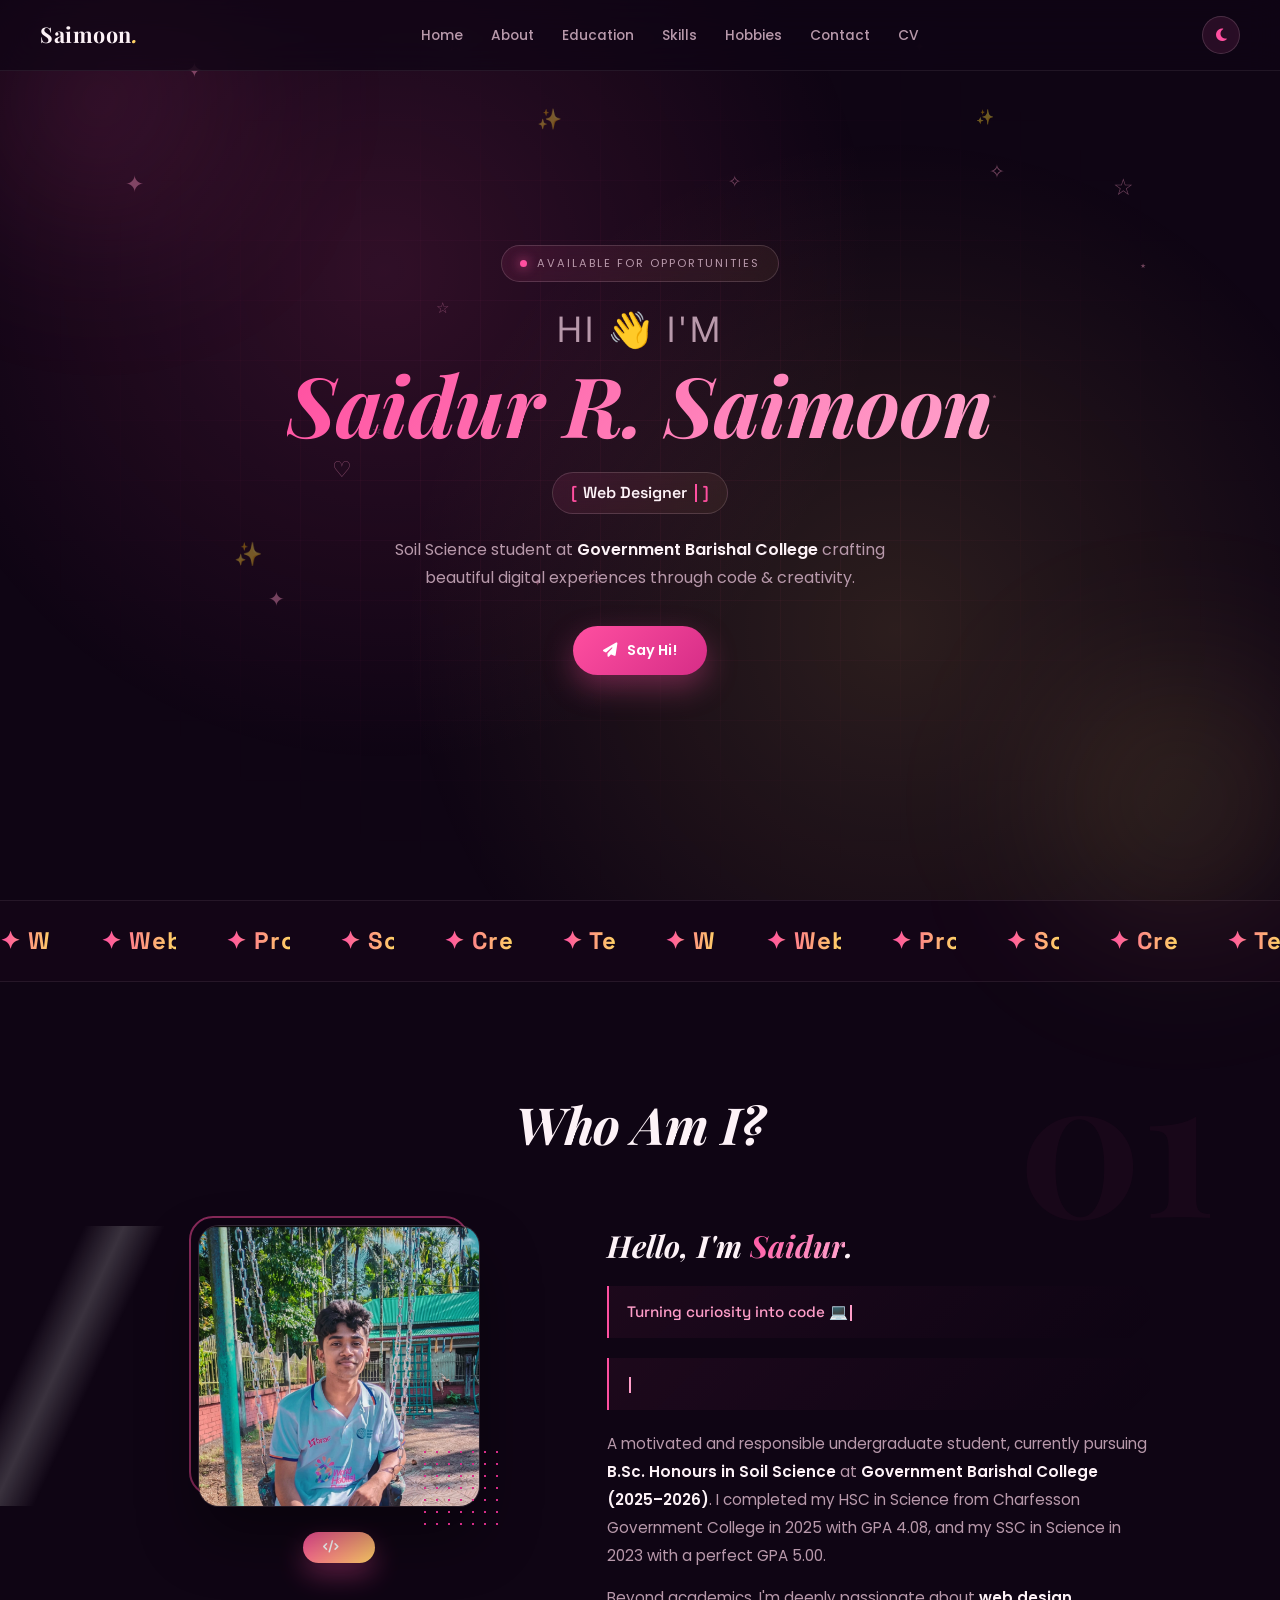
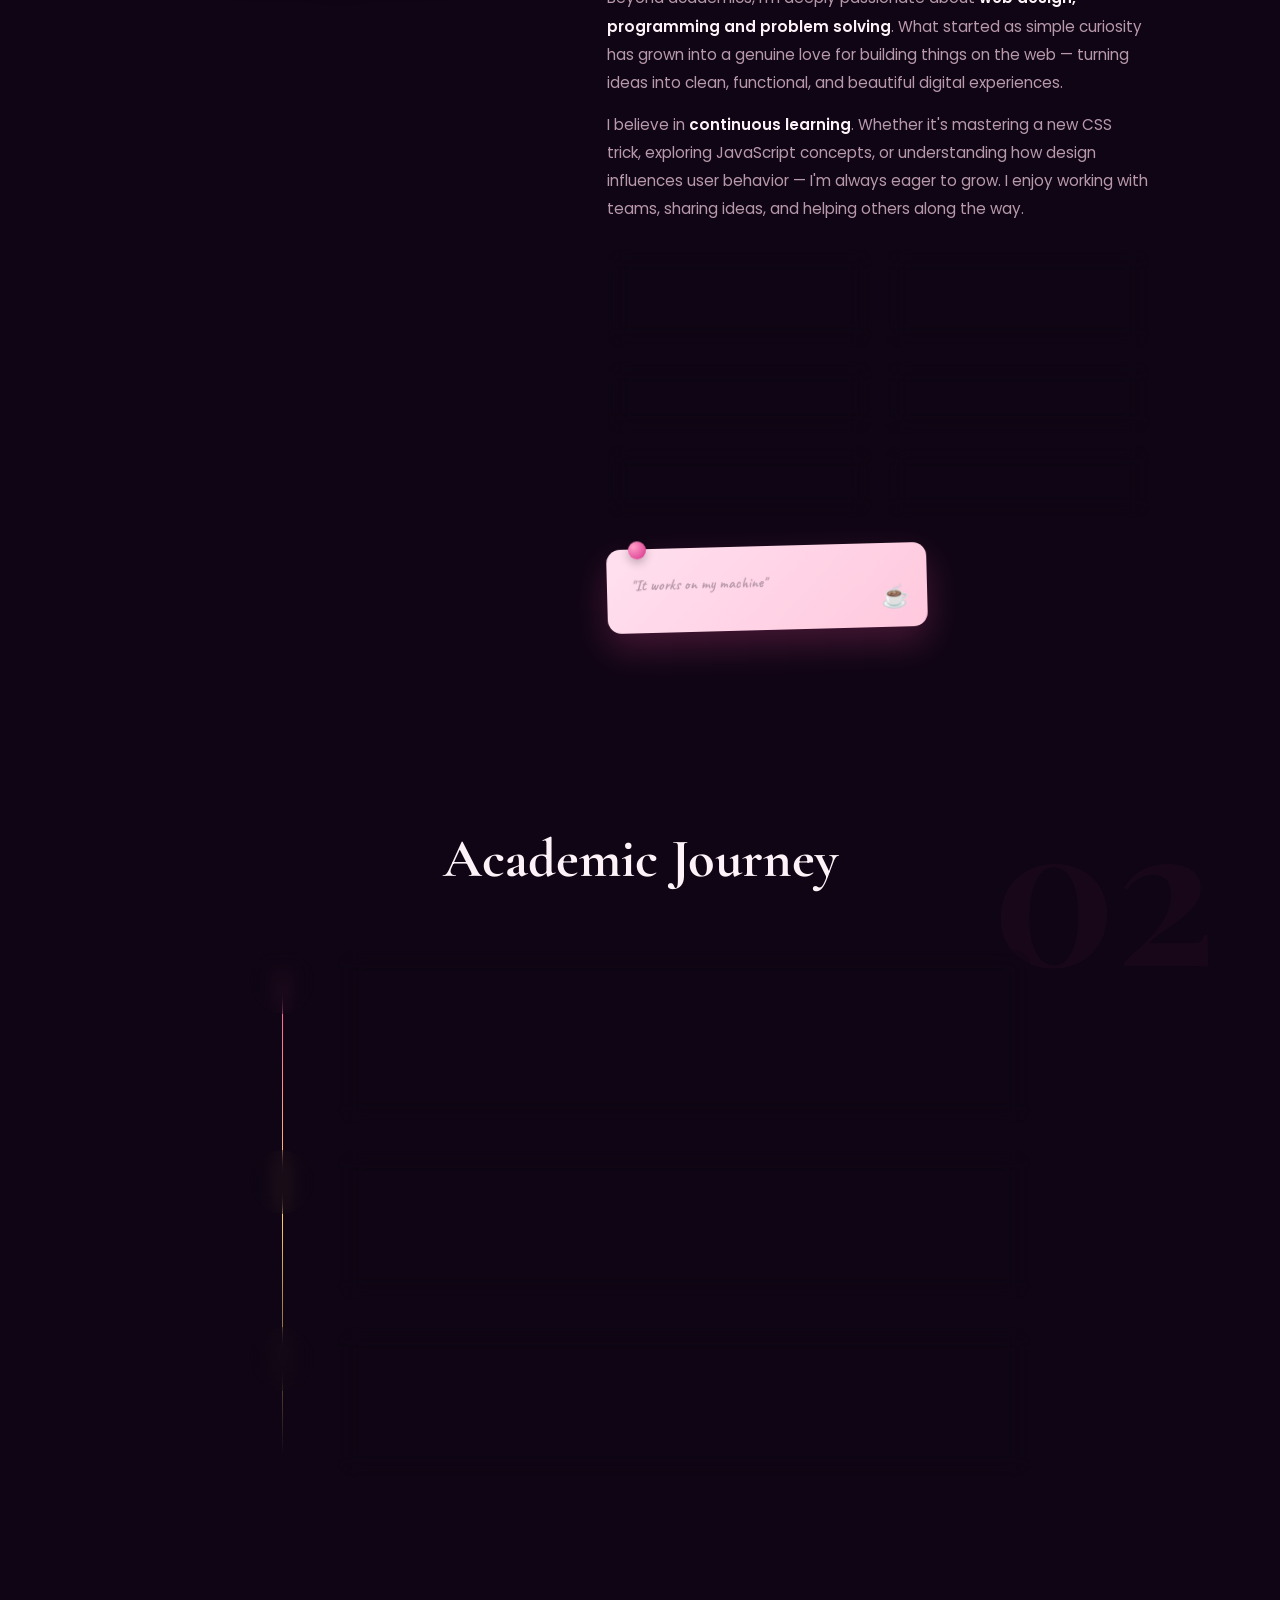
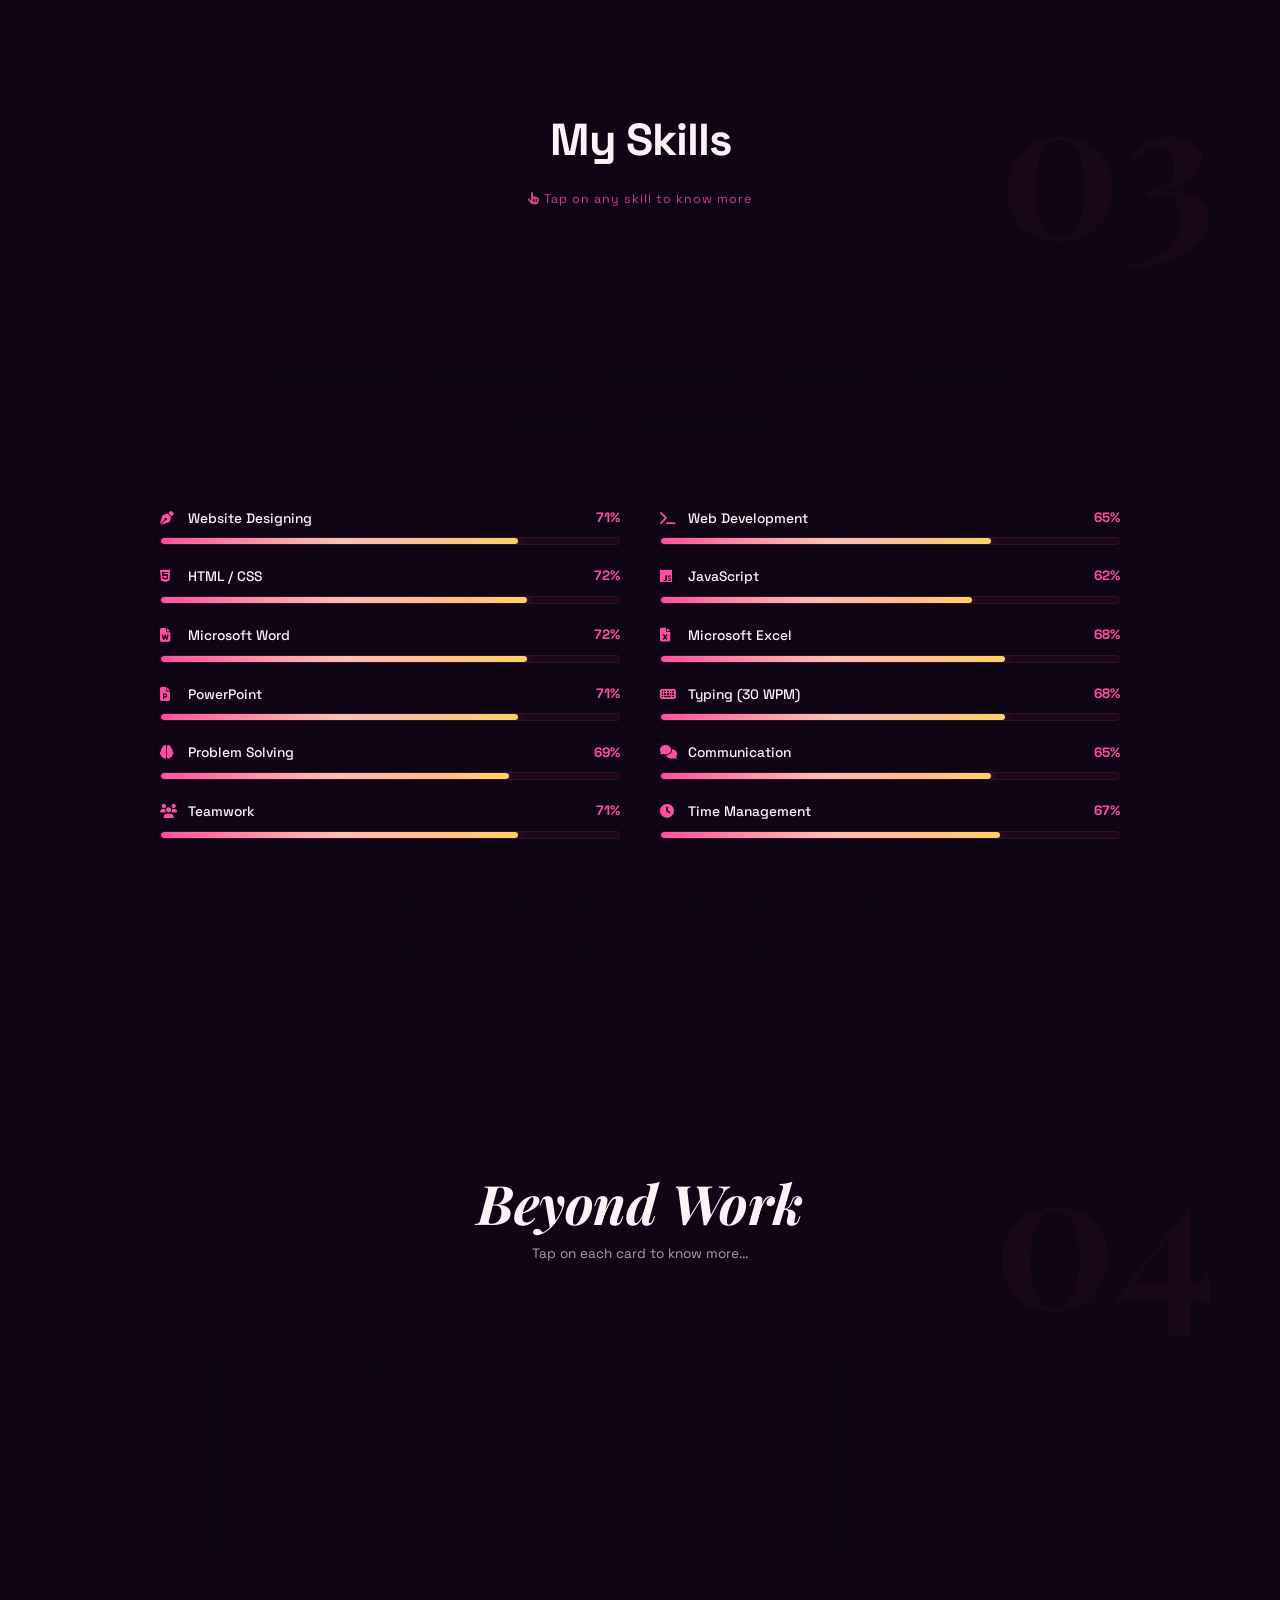
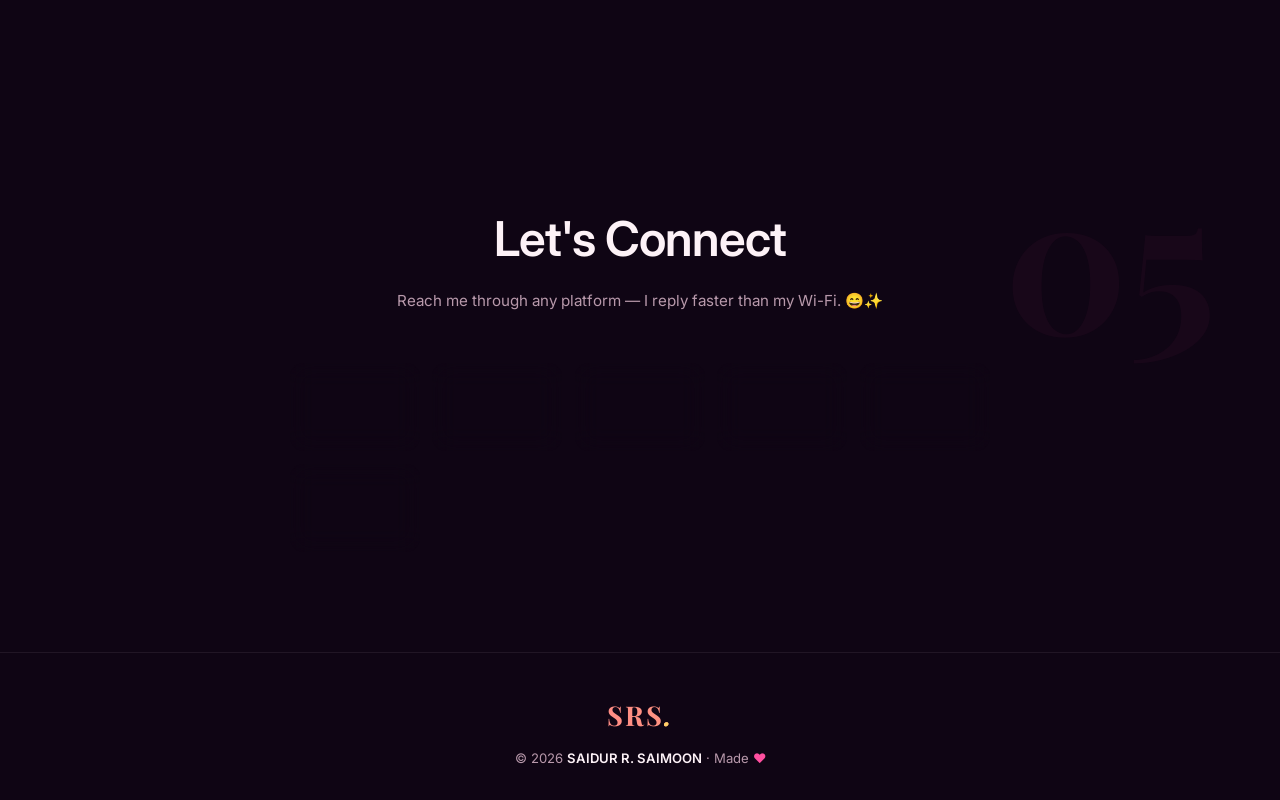
==== commit 645931e8: "Update brand name from 'aimoon' to 'Saimoon'" ====
--- a/index.html
+++ b/index.html
@@ -24,7 +24,7 @@
 
 <nav id="nav">
   <a href="#home" class="brand">
-    <span class="brand-txt">aimoon<em>.</em></span>
+    <span class="brand-txt">Saimoon<em>.</em></span>
   </a>
   <ul class="menu" id="menu">
     <li><a href="#home">Home</a></li>
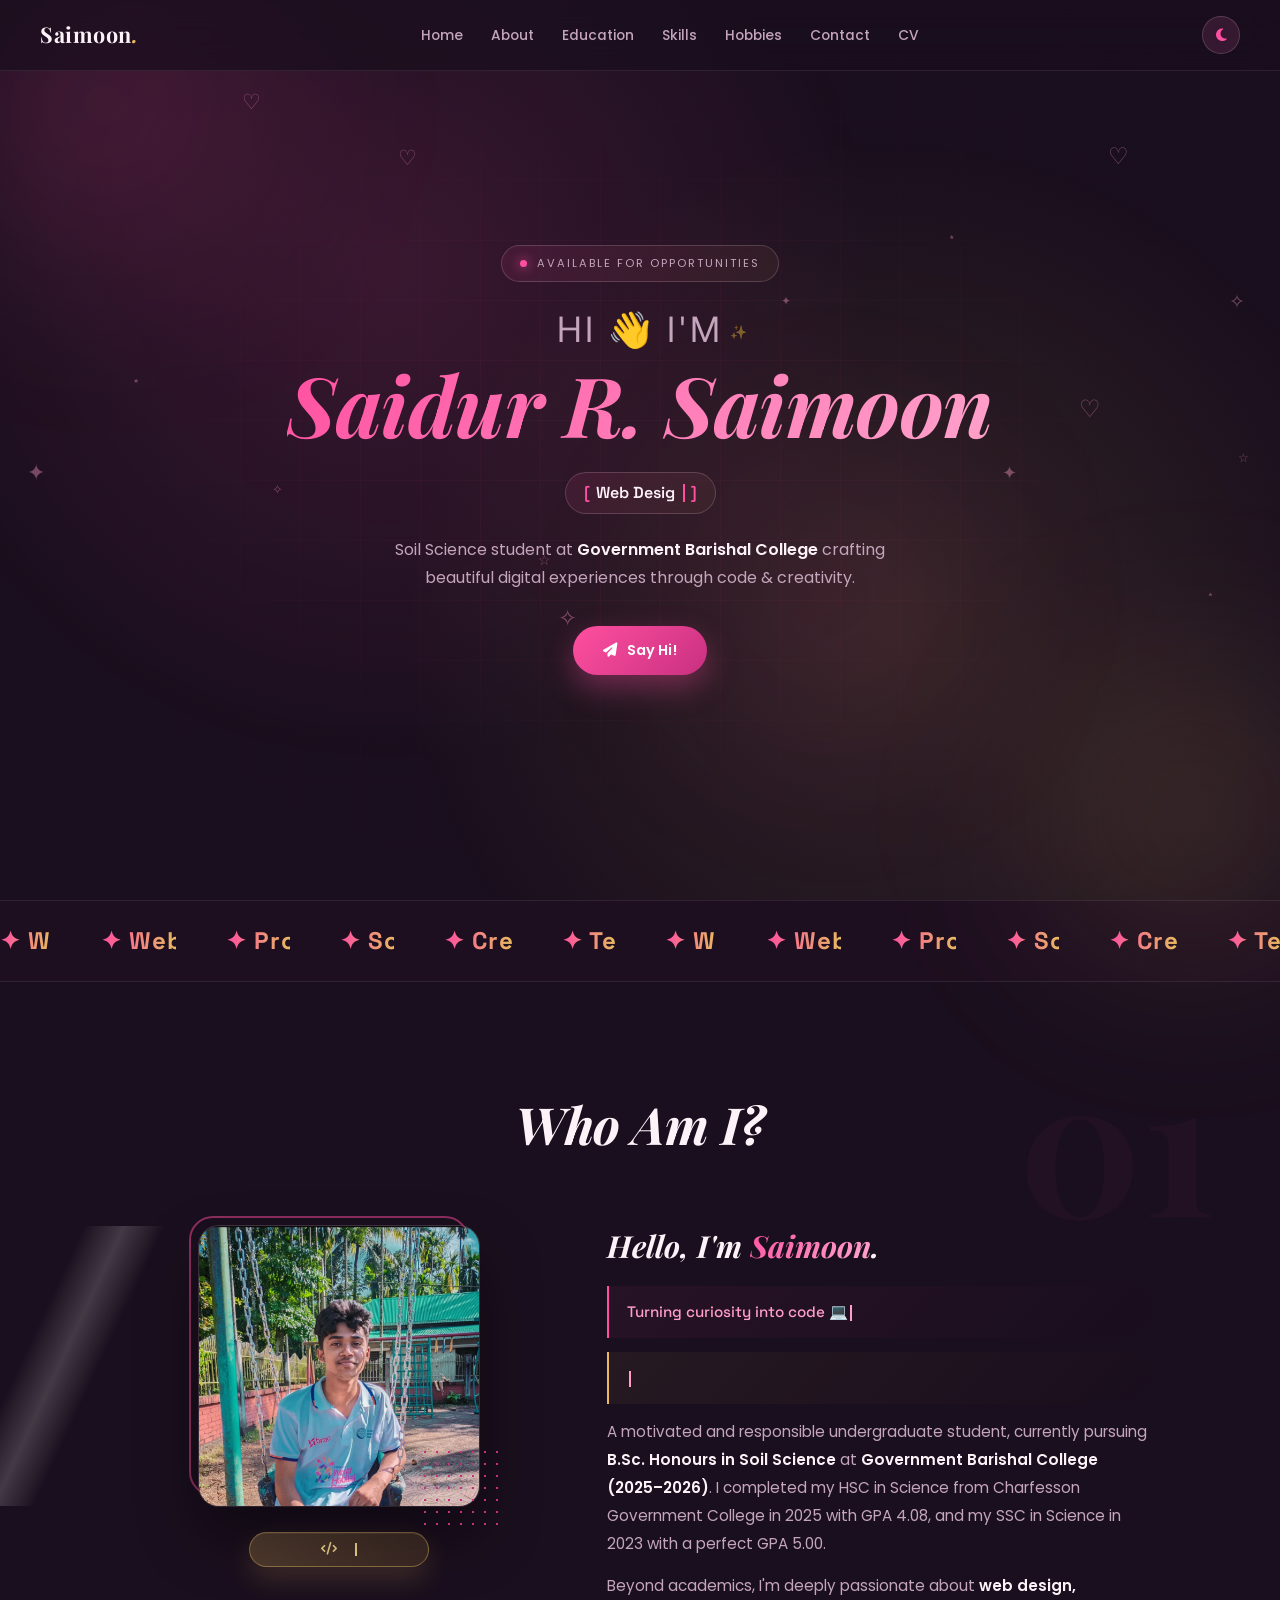
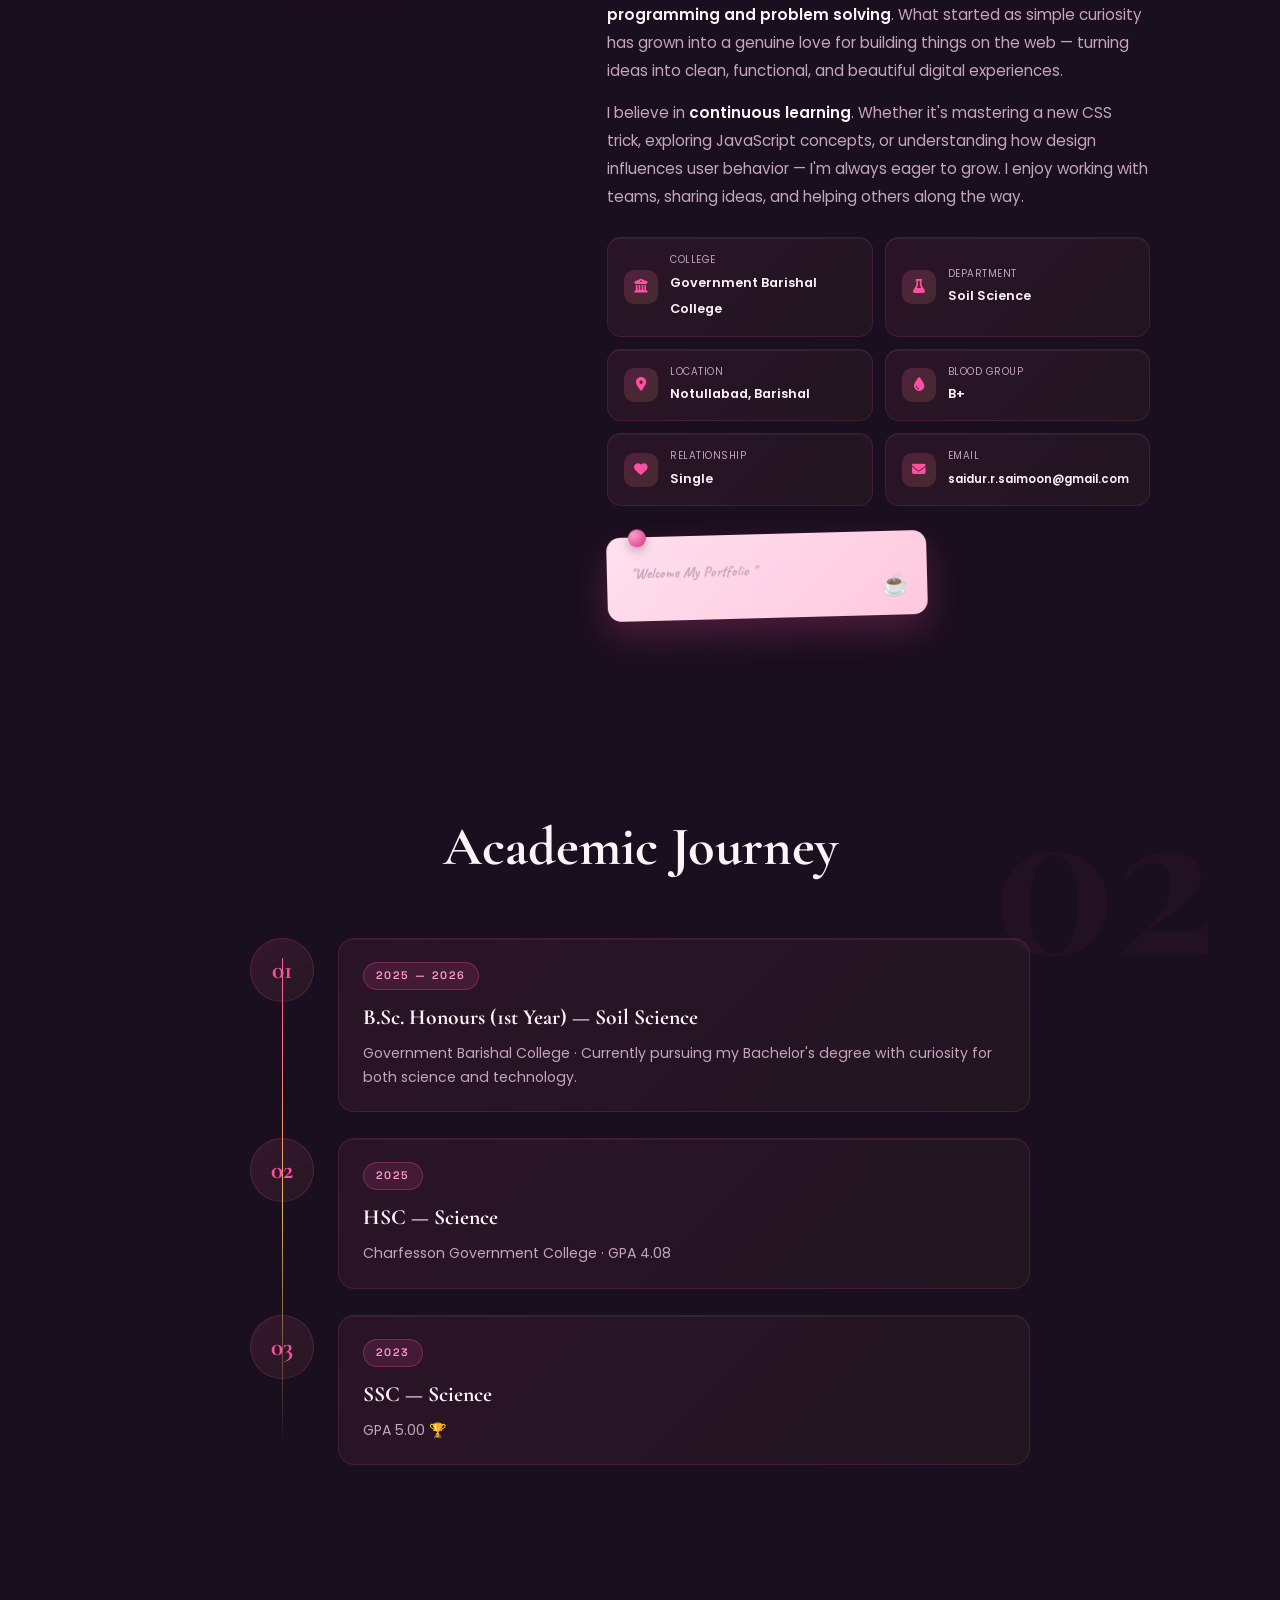
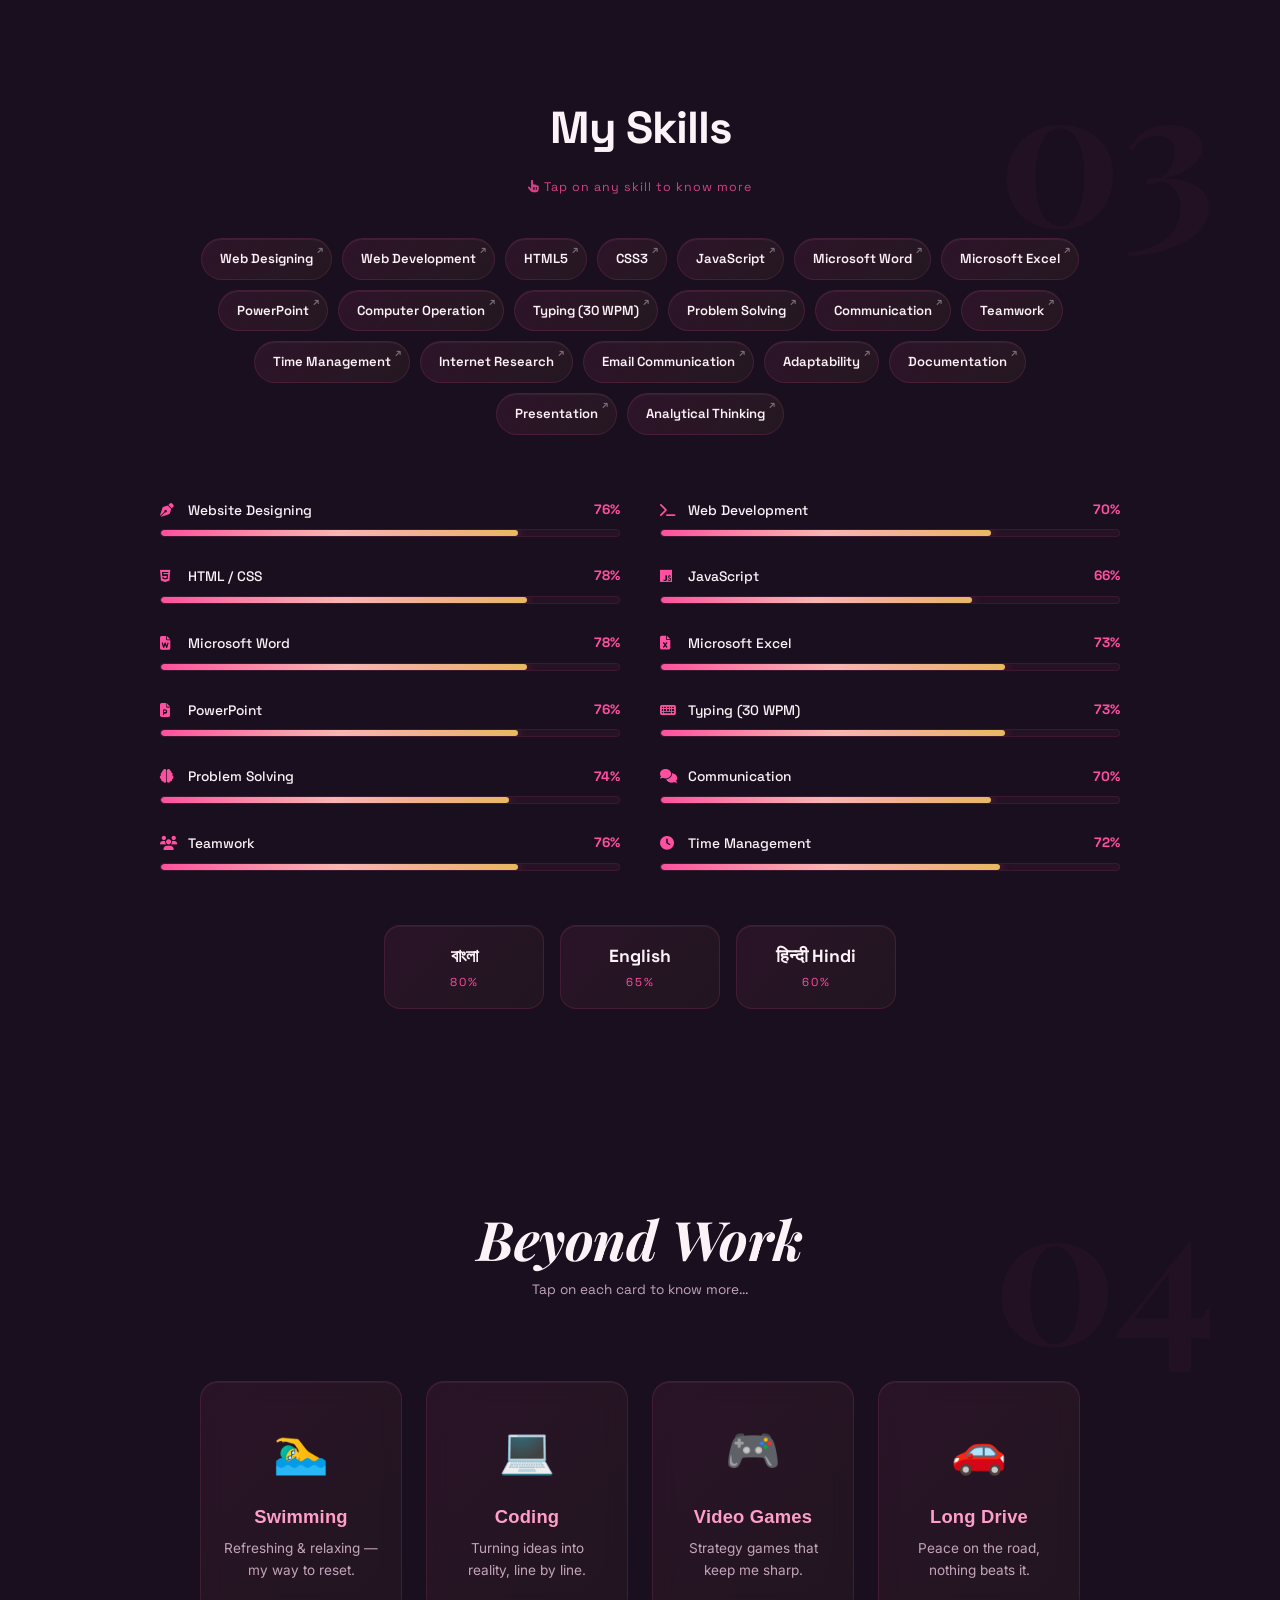
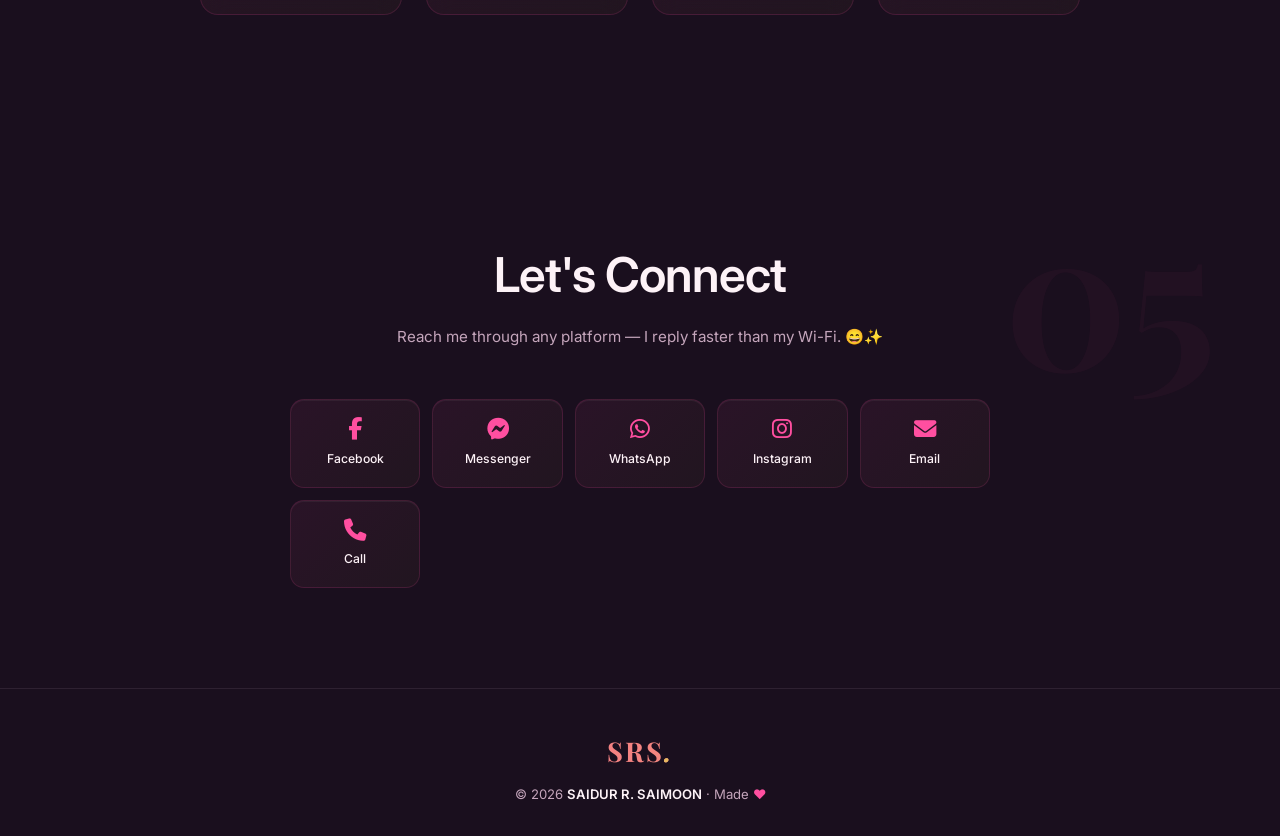
==== commit 98a97bb8: "Update profile name and welcome message in index.html" ====
--- a/index.html
+++ b/index.html
@@ -82,7 +82,7 @@
     <div class="about-body">
       <div class="about-photo reveal">
         <div class="photo-frame">
-          <img src="profile.jpg" alt="Saidur">
+          <img src="profile.jpg" alt="Saimoon">
           <div class="photo-dots"></div>
         </div>
         <div class="photo-badge">
@@ -91,7 +91,7 @@
         </div>
       </div>
       <div class="about-txt reveal">
-        <h3 class="serif">Hello, I'm <span class="grad">Saidur</span>.</h3>
+        <h3 class="serif">Hello, I'm <span class="grad">Saimoon</span>.</h3>
         <p class="typing-line">
           <span id="aboutType"></span><span class="caret2"></span>
         </p>
@@ -111,7 +111,7 @@
         </div>
         <div class="memo-note">
           <span class="memo-pin"></span>
-          <p class="memo-text">"It works on my machine"</p>
+          <p class="memo-text">"Welcome My Portfolio "</p>
           <span class="memo-emoji">☕</span>
         </div>
       </div>
--- a/style.css
+++ b/style.css
@@ -1,20 +1,24 @@
 :root{
-  --bg:#0f0514;
-  --bg-2:#1a0a22;
-  --surface:rgba(60,20,50,.6);
-  --surface-2:rgba(80,30,65,.8);
+  --bg:#1a0f1e;
+  --bg-2:#241627;
+  --bg-3:#2d1a30;
+  --surface:rgba(90,40,75,.45);
+  --surface-2:rgba(110,50,90,.6);
   --primary:#ff4fa0;
-  --primary-deep:#d62d87;
+  --primary-deep:#c93080;
   --primary-light:#ff9ec9;
-  --gold:#ffd166;
+  --gold:#e8b961;
+  --gold-deep:#b88a3a;
+  --gold-light:#f5d78f;
   --text:#fdf2f7;
-  --muted:#b899ab;
-  --line:rgba(255,220,235,.08);
-  --line-strong:rgba(255,220,235,.16);
+  --muted:#c4a5bb;
+  --line:rgba(255,220,235,.09);
+  --line-strong:rgba(255,220,235,.18);
 }
 body.light{
-  --bg:#fef5fa;
-  --bg-2:#fce8f2;
+  --bg:#fdf3f9;
+  --bg-2:#f9e8f2;
+  --bg-3:#f2dce9;
   --surface:rgba(255,255,255,.7);
   --surface-2:rgba(255,255,255,.9);
   --text:#2a0f1c;
@@ -22,10 +26,11 @@
   --line:rgba(80,20,50,.08);
   --line-strong:rgba(80,20,50,.14);
 }
-body.light .bg-1{background:radial-gradient(circle,rgba(255,79,160,.22),transparent 60%)}
-body.light .bg-2{background:radial-gradient(circle,rgba(255,209,102,.2),transparent 60%)}
-body.light nav{background:rgba(254,245,250,.85)}
-body.light nav.scrolled{background:rgba(254,245,250,.95)}
+body.light .bg-1{background:radial-gradient(circle,rgba(255,79,160,.18),transparent 60%)}
+body.light .bg-2{background:radial-gradient(circle,rgba(232,185,97,.16),transparent 60%)}
+body.light .bg-3{background:radial-gradient(circle,rgba(201,48,128,.12),transparent 60%)}
+body.light nav{background:rgba(253,243,249,.85)}
+body.light nav.scrolled{background:rgba(253,243,249,.95)}
 
 *{margin:0;padding:0;box-sizing:border-box}
 html{scroll-behavior:smooth;-webkit-text-size-adjust:100%}
@@ -34,9 +39,10 @@
 img{max-width:100%;display:block}
 button{font-family:inherit;cursor:pointer;border:none;background:none;color:inherit}
 
-.bg-layer{position:fixed;z-index:-2;pointer-events:none;border-radius:50%;filter:blur(80px)}
-.bg-1{width:400px;height:400px;background:radial-gradient(circle,rgba(255,79,160,.22),transparent 60%);top:-100px;left:-100px;animation:drift 20s ease-in-out infinite}
-.bg-2{width:400px;height:400px;background:radial-gradient(circle,rgba(255,209,102,.18),transparent 60%);bottom:-100px;right:-100px;animation:drift 22s ease-in-out infinite reverse}
+.bg-layer{position:fixed;z-index:-2;pointer-events:none;border-radius:50%;filter:blur(90px)}
+.bg-1{width:450px;height:450px;background:radial-gradient(circle,rgba(255,79,160,.25),transparent 65%);top:-120px;left:-120px;animation:drift 20s ease-in-out infinite}
+.bg-2{width:420px;height:420px;background:radial-gradient(circle,rgba(232,185,97,.2),transparent 65%);bottom:-120px;right:-120px;animation:drift 22s ease-in-out infinite reverse}
+.bg-3{width:380px;height:380px;background:radial-gradient(circle,rgba(201,48,128,.18),transparent 65%);top:45%;left:50%;animation:drift 26s ease-in-out infinite}
 @keyframes drift{0%,100%{transform:translate(0,0)}50%{transform:translate(40px,-30px)}}
 
 .sparkles{position:fixed;inset:0;z-index:-1;pointer-events:none;overflow:hidden}
@@ -51,8 +57,8 @@
 .loader-line{width:120px;height:2px;background:linear-gradient(90deg,var(--primary),var(--gold));transform:scaleX(0);transform-origin:left;animation:loadLine 1.5s ease forwards}
 @keyframes loadLine{to{transform:scaleX(1)}}
 
-nav{position:fixed;top:0;left:0;width:100%;padding:16px 40px;display:flex;align-items:center;justify-content:space-between;background:rgba(15,5,20,.7);backdrop-filter:blur(16px);-webkit-backdrop-filter:blur(16px);border-bottom:1px solid var(--line);z-index:1000;transition:padding .3s,background .3s}
-nav.scrolled{padding:10px 40px;background:rgba(15,5,20,.95)}
+nav{position:fixed;top:0;left:0;width:100%;padding:16px 40px;display:flex;align-items:center;justify-content:space-between;background:rgba(26,15,30,.72);backdrop-filter:blur(16px);-webkit-backdrop-filter:blur(16px);border-bottom:1px solid var(--line);z-index:1000;transition:padding .3s,background .3s}
+nav.scrolled{padding:10px 40px;background:rgba(26,15,30,.95)}
 .brand{display:flex;align-items:center;gap:8px;font-family:'Playfair Display',serif;font-weight:700;font-size:1.35rem;letter-spacing:.5px}
 .brand-txt em{color:var(--gold);font-style:italic}
 .menu{display:flex;list-style:none;gap:28px}
@@ -70,16 +76,15 @@
 #burger.active span:nth-child(3){transform:translateY(-8px) rotate(-45deg)}
 
 .container{max-width:1100px;margin:0 auto;padding:0 40px;position:relative;z-index:2}
-.mini{display:inline-block;font-family:'Space Grotesk',monospace;font-size:.72rem;color:var(--primary);letter-spacing:3px;text-transform:uppercase;margin-bottom:10px}
 .grad{background:linear-gradient(135deg,var(--primary) 0%,var(--primary-light) 50%,var(--gold) 100%);background-size:200% auto;-webkit-background-clip:text;-webkit-text-fill-color:transparent;background-clip:text;animation:gradFlow 8s ease infinite;font-style:italic}
 @keyframes gradFlow{0%{background-position:0% center}50%{background-position:100% center}100%{background-position:0% center}}
 
 .hero{min-height:100vh;display:flex;align-items:center;justify-content:center;padding:110px 24px 90px;position:relative;text-align:center;overflow:hidden}
-.hero-aurora{position:absolute;inset:0;background:radial-gradient(circle at 30% 30%,rgba(255,79,160,.14),transparent 45%),radial-gradient(circle at 70% 70%,rgba(255,209,102,.12),transparent 45%);animation:auroraShift 12s ease-in-out infinite}
+.hero-aurora{position:absolute;inset:0;background:radial-gradient(circle at 30% 30%,rgba(255,79,160,.14),transparent 45%),radial-gradient(circle at 70% 70%,rgba(232,185,97,.12),transparent 45%);animation:auroraShift 12s ease-in-out infinite}
 @keyframes auroraShift{0%,100%{transform:translate(0,0)}50%{transform:translate(-30px,20px)}}
 .hero-grid-lines{position:absolute;inset:0;background-image:linear-gradient(rgba(255,79,160,.04) 1px,transparent 1px),linear-gradient(90deg,rgba(255,79,160,.04) 1px,transparent 1px);background-size:60px 60px;mask-image:radial-gradient(ellipse at 50% 50%,#000 25%,transparent 70%);-webkit-mask-image:radial-gradient(ellipse at 50% 50%,#000 25%,transparent 70%)}
 .hero-inner{max-width:840px;position:relative;z-index:2}
-.hero-tag{display:inline-flex;align-items:center;gap:10px;padding:8px 18px;background:linear-gradient(135deg,rgba(255,79,160,.1),rgba(255,209,102,.06));border:1px solid var(--line-strong);border-radius:60px;font-size:.7rem;letter-spacing:2px;text-transform:uppercase;color:var(--muted);margin-bottom:28px;backdrop-filter:blur(10px);animation:up .7s ease both}
+.hero-tag{display:inline-flex;align-items:center;gap:10px;padding:8px 18px;background:linear-gradient(135deg,rgba(255,79,160,.1),rgba(232,185,97,.06));border:1px solid var(--line-strong);border-radius:60px;font-size:.7rem;letter-spacing:2px;text-transform:uppercase;color:var(--muted);margin-bottom:28px;backdrop-filter:blur(10px);animation:up .7s ease both}
 .hero-tag .dot{width:7px;height:7px;border-radius:50%;background:var(--primary);box-shadow:0 0 12px var(--primary);animation:blink 1.6s infinite}
 @keyframes blink{0%,100%{opacity:1}50%{opacity:.3}}
 @keyframes up{from{opacity:0;transform:translateY(24px)}to{opacity:1;transform:translateY(0)}}
@@ -89,7 +94,7 @@
 .hero-title .line:nth-child(2){font-family:'Playfair Display',serif;font-weight:700;font-style:italic;letter-spacing:-.5px;animation-delay:.15s}
 .wave{display:inline-block;animation:waveAni 2s ease-in-out infinite;transform-origin:70% 70%}
 @keyframes waveAni{0%,100%{transform:rotate(0)}20%{transform:rotate(20deg)}40%{transform:rotate(-15deg)}60%{transform:rotate(12deg)}80%{transform:rotate(-8deg)}}
-.hero-role{display:inline-flex;align-items:center;gap:6px;font-family:'Space Grotesk',monospace;font-size:clamp(.82rem,2vw,1rem);color:var(--muted);margin-bottom:22px;padding:7px 18px;border-radius:50px;background:linear-gradient(135deg,rgba(255,79,160,.1),rgba(255,209,102,.06));border:1px solid var(--line-strong);backdrop-filter:blur(10px);animation:up .9s .3s ease both}
+.hero-role{display:inline-flex;align-items:center;gap:6px;font-family:'Space Grotesk',monospace;font-size:clamp(.82rem,2vw,1rem);color:var(--muted);margin-bottom:22px;padding:7px 18px;border-radius:50px;background:linear-gradient(135deg,rgba(255,79,160,.1),rgba(232,185,97,.06));border:1px solid var(--line-strong);backdrop-filter:blur(10px);animation:up .9s .3s ease both}
 .bracket{color:var(--primary);font-weight:700}
 #type{color:var(--text);font-weight:600}
 .caret{display:inline-block;width:2px;height:1.1em;background:var(--primary);animation:caret 1s step-end infinite;margin-left:2px}
@@ -110,9 +115,9 @@
 .about-deco{position:absolute;top:60px;right:5%;font-family:'Playfair Display',serif;font-size:clamp(6rem,18vw,12rem);font-weight:700;color:rgba(255,79,160,.04);pointer-events:none;user-select:none;line-height:1}
 body.light .about-deco{color:rgba(255,79,160,.08)}
 
-/* REVEAL ANIMATION */
-.reveal{opacity:0;transform:translateY(60px);transition:opacity 1s ease,transform 1s cubic-bezier(.4,0,.2,1)}
-.reveal.active{opacity:1;transform:translateY(0)}
+.reveal{opacity:0;transform:translateY(70px) scale(.97);filter:blur(8px);transition:opacity 1.1s cubic-bezier(.4,0,.2,1),transform 1.1s cubic-bezier(.4,0,.2,1),filter 1.1s cubic-bezier(.4,0,.2,1)}
+.reveal.active{opacity:1;transform:translateY(0) scale(1);filter:blur(0)}
+
 /* ABOUT */
 .about{padding:100px 0;position:relative}
 .about-head{text-align:center;margin-bottom:60px}
@@ -128,20 +133,43 @@
 .photo-frame::after{content:'';position:absolute;top:0;left:-100%;width:100%;height:100%;border-radius:20px;background:linear-gradient(115deg,transparent 40%,rgba(255,255,255,.18) 50%,transparent 60%);animation:photoShimmer 5s ease-in-out infinite;pointer-events:none;z-index:3}
 @keyframes photoShimmer{0%{left:-100%}50%{left:100%}100%{left:100%}}
 .photo-dots{position:absolute;bottom:-20px;right:-20px;width:80px;height:80px;background-image:radial-gradient(circle,var(--primary-deep) 1.5px,transparent 1.5px);background-size:12px 12px;z-index:3}
-.photo-badge{margin-top:26px;display:inline-flex;align-items:center;gap:8px;padding:9px 20px;border-radius:60px;background:linear-gradient(135deg,var(--primary),var(--gold));color:#fff;font-weight:600;font-size:.78rem;box-shadow:0 12px 28px rgba(255,79,160,.35);animation:bob 3s ease-in-out infinite}
+
+.photo-badge{
+  margin-top:26px;
+  display:inline-flex;
+  align-items:center;
+  gap:8px;
+  padding:10px 22px;
+  border-radius:60px;
+  background:linear-gradient(135deg,rgba(232,185,97,.28),rgba(184,138,58,.2));
+  border:1px solid rgba(232,185,97,.45);
+  color:var(--gold-light);
+  font-weight:600;
+  font-size:.8rem;
+  letter-spacing:.3px;
+  backdrop-filter:blur(12px);
+  box-shadow:0 12px 28px rgba(232,185,97,.18),inset 0 1px 0 rgba(255,255,255,.08);
+  animation:bob 3s ease-in-out infinite;
+  min-width:180px;
+  justify-content:center;
+}
+.photo-badge i{color:var(--gold-light)}
+.badge-caret{display:inline-block;width:2px;height:1em;background:var(--gold-light);margin-left:2px;animation:caret .9s step-end infinite;vertical-align:middle}
 @keyframes bob{0%,100%{transform:translateY(0)}50%{transform:translateY(-8px)}}
+
 .about-txt h3{font-family:'Playfair Display',serif;font-size:clamp(1.4rem,3.2vw,1.9rem);font-weight:700;margin-bottom:20px;line-height:1.3;font-style:italic}
 .about-txt p{color:var(--muted);font-size:.95rem;line-height:1.85;margin-bottom:14px}
 .about-txt b{color:var(--text);font-weight:600}
-.typing-line{font-family:'Space Grotesk',monospace;font-size:.95rem;color:var(--primary-light) !important;padding:12px 18px;border-left:2px solid var(--primary);background:linear-gradient(135deg,rgba(255,79,160,.06),transparent);border-radius:0 12px 12px 0;min-height:2.8em;margin-bottom:20px !important;font-weight:500}
+.typing-line{font-family:'Space Grotesk',monospace;font-size:.95rem;color:var(--primary-light) !important;padding:12px 18px;border-left:2px solid var(--primary);background:linear-gradient(135deg,rgba(255,79,160,.06),transparent);border-radius:0 12px 12px 0;min-height:2.8em;margin-bottom:14px !important;font-weight:500}
+.typing-line.second-type{border-left-color:var(--gold);background:linear-gradient(135deg,rgba(232,185,97,.06),transparent);color:var(--gold-light) !important}
 .about-facts{display:grid;grid-template-columns:1fr 1fr;gap:12px;margin-top:26px}
-.fact{display:flex;align-items:center;gap:12px;padding:14px 16px;background:linear-gradient(135deg,rgba(255,79,160,.07),rgba(255,209,102,.04));border:1px solid rgba(255,79,160,.14);border-radius:14px;transition:all .3s;backdrop-filter:blur(12px);box-shadow:inset 0 1px 0 rgba(255,255,255,.05)}
-.fact:hover{transform:translateY(-3px);border-color:rgba(255,79,160,.45);background:linear-gradient(135deg,rgba(255,79,160,.14),rgba(255,209,102,.08));box-shadow:0 18px 40px rgba(255,79,160,.18)}
-.fact i{width:34px;height:34px;border-radius:10px;background:linear-gradient(135deg,rgba(255,79,160,.2),rgba(255,209,102,.15));color:var(--primary);font-size:.85rem;display:flex;align-items:center;justify-content:center;flex-shrink:0}
+.fact{display:flex;align-items:center;gap:12px;padding:14px 16px;background:linear-gradient(135deg,rgba(255,79,160,.07),rgba(232,185,97,.04));border:1px solid rgba(255,79,160,.14);border-radius:14px;transition:all .3s;backdrop-filter:blur(12px);box-shadow:inset 0 1px 0 rgba(255,255,255,.05);cursor:pointer;position:relative;overflow:hidden}
+.fact:hover{transform:translateY(-3px);border-color:rgba(255,79,160,.45);background:linear-gradient(135deg,rgba(255,79,160,.14),rgba(232,185,97,.08));box-shadow:0 18px 40px rgba(255,79,160,.18)}
+.fact i{width:34px;height:34px;border-radius:10px;background:linear-gradient(135deg,rgba(255,79,160,.2),rgba(232,185,97,.15));color:var(--primary);font-size:.85rem;display:flex;align-items:center;justify-content:center;flex-shrink:0}
 .fact small{display:block;font-size:.62rem;color:var(--muted);letter-spacing:.5px;text-transform:uppercase}
 .fact b{font-size:.8rem;font-weight:600;word-break:break-word}
 
-.memo-note{position:relative;margin-top:28px;padding:22px 24px 20px;background:linear-gradient(135deg,#ffe0ef,#ffc8dd);border-radius:14px;color:#5a1e35;transform:rotate(-1.5deg);box-shadow:0 15px 35px rgba(255,79,160,.22);transition:transform .4s;max-width:320px}
+.memo-note{position:relative;margin-top:28px;padding:22px 24px 20px;background:linear-gradient(135deg,#ffe0ef,#ffc8dd);border-radius:14px;color:#5a1e35;transform:rotate(-1.5deg);box-shadow:0 15px 35px rgba(255,79,160,.22);transition:transform .4s;max-width:320px;cursor:pointer}
 .memo-note:hover{transform:rotate(1deg) scale(1.03)}
 .memo-pin{position:absolute;top:-8px;left:22px;width:18px;height:18px;border-radius:50%;background:radial-gradient(circle at 30% 30%,#ff9ec9,#d62d87);box-shadow:0 4px 10px rgba(0,0,0,.25)}
 .memo-text{font-family:'Caveat',cursive;font-size:1.3rem;font-weight:700;line-height:1.35;color:#5a1e35;margin-bottom:4px}
@@ -154,11 +182,12 @@
 .edu-head .cormorant{font-family:'Cormorant Garamond',serif;font-size:clamp(2rem,5.5vw,3.4rem);font-weight:700;line-height:1.1}
 .timeline{max-width:780px;margin:0 auto;position:relative}
 .timeline::before{content:'';position:absolute;left:32px;top:20px;bottom:20px;width:1px;background:linear-gradient(180deg,var(--primary),var(--gold),transparent)}
-.time-item{display:flex;gap:24px;margin-bottom:26px;position:relative}
-.time-num{width:64px;height:64px;flex-shrink:0;border-radius:50%;background:linear-gradient(135deg,rgba(255,79,160,.12),rgba(255,209,102,.06));border:1px solid rgba(255,79,160,.18);display:flex;align-items:center;justify-content:center;font-family:'Cormorant Garamond',serif;font-size:1.6rem;font-weight:700;color:var(--primary);position:relative;z-index:2;transition:all .4s;backdrop-filter:blur(10px)}
+.time-item{display:flex;gap:24px;margin-bottom:26px;position:relative;cursor:pointer;transition:transform .4s}
+.time-item:hover{transform:translateX(6px)}
+.time-num{width:64px;height:64px;flex-shrink:0;border-radius:50%;background:linear-gradient(135deg,rgba(255,79,160,.12),rgba(232,185,97,.06));border:1px solid rgba(255,79,160,.18);display:flex;align-items:center;justify-content:center;font-family:'Cormorant Garamond',serif;font-size:1.6rem;font-weight:700;color:var(--primary);position:relative;z-index:2;transition:all .4s;backdrop-filter:blur(10px)}
 .time-item:hover .time-num{background:linear-gradient(135deg,var(--primary),var(--gold));color:#fff;transform:scale(1.08);box-shadow:0 12px 30px rgba(255,79,160,.35)}
-.time-content{flex:1;background:linear-gradient(135deg,rgba(255,79,160,.07),rgba(255,209,102,.04));border:1px solid rgba(255,79,160,.14);border-radius:16px;padding:22px 24px;transition:all .35s;backdrop-filter:blur(12px);box-shadow:inset 0 1px 0 rgba(255,255,255,.05)}
-.time-content:hover{transform:translateX(8px);border-color:rgba(255,79,160,.45);background:linear-gradient(135deg,rgba(255,79,160,.14),rgba(255,209,102,.08));box-shadow:0 18px 40px rgba(255,79,160,.18)}
+.time-content{flex:1;background:linear-gradient(135deg,rgba(255,79,160,.07),rgba(232,185,97,.04));border:1px solid rgba(255,79,160,.14);border-radius:16px;padding:22px 24px;transition:all .35s;backdrop-filter:blur(12px);box-shadow:inset 0 1px 0 rgba(255,255,255,.05)}
+.time-item:hover .time-content{border-color:rgba(255,79,160,.45);background:linear-gradient(135deg,rgba(255,79,160,.14),rgba(232,185,97,.08));box-shadow:0 18px 40px rgba(255,79,160,.18)}
 .time-date{display:inline-block;font-family:'Space Grotesk',monospace;font-size:.68rem;font-weight:600;letter-spacing:2px;padding:4px 12px;border-radius:50px;background:rgba(255,79,160,.13);color:var(--primary-light);border:1px solid rgba(255,79,160,.3);margin-bottom:10px}
 .time-content h4{font-family:'Cormorant Garamond',serif;font-size:1.35rem;font-weight:700;margin-bottom:6px}
 .time-content p{color:var(--muted);font-size:.88rem;line-height:1.7}
@@ -169,14 +198,15 @@
 .skills-head .space{font-family:'Space Grotesk',sans-serif;font-size:clamp(1.8rem,4.5vw,2.8rem);font-weight:700;letter-spacing:-1px}
 .tap-hint{font-family:'Space Grotesk',monospace;font-size:.78rem;color:var(--primary);margin-top:12px;letter-spacing:1px;opacity:.8}
 .skill-chips{display:flex;flex-wrap:wrap;gap:10px;justify-content:center;max-width:900px;margin:0 auto 60px}
-.chip{font-family:'Space Grotesk',sans-serif;font-size:.82rem;font-weight:600;padding:9px 18px;border-radius:60px;background:linear-gradient(135deg,rgba(255,79,160,.09),rgba(255,209,102,.05));border:1px solid rgba(255,79,160,.14);color:var(--text);transition:all .3s;backdrop-filter:blur(10px);cursor:default;position:relative;overflow:hidden;box-shadow:inset 0 1px 0 rgba(255,255,255,.05)}
+.chip{font-family:'Space Grotesk',sans-serif;font-size:.82rem;font-weight:600;padding:9px 18px;border-radius:60px;background:linear-gradient(135deg,rgba(255,79,160,.09),rgba(232,185,97,.05));border:1px solid rgba(255,79,160,.14);color:var(--text);transition:all .3s;backdrop-filter:blur(10px);cursor:pointer;position:relative;overflow:hidden;box-shadow:inset 0 1px 0 rgba(255,255,255,.05)}
 .chip::before{content:'';position:absolute;inset:0;background:linear-gradient(135deg,var(--primary),var(--primary-deep));opacity:0;transition:opacity .3s;z-index:-1;border-radius:60px}
 .chip:hover{border-color:transparent;color:#fff;transform:translateY(-3px) scale(1.05);box-shadow:0 12px 25px rgba(255,79,160,.3)}
 .chip:hover::before{opacity:1}
-.chip.clickable{cursor:pointer}
 .chip.clickable::after{content:'↗';position:absolute;top:2px;right:8px;font-size:.65rem;opacity:.4;transition:opacity .3s,transform .3s}
 .chip.clickable:hover::after{opacity:1;transform:translate(2px,-2px)}
 .bars{display:grid;grid-template-columns:1fr 1fr;gap:20px 40px;max-width:960px;margin:0 auto}
+.bar-item{cursor:pointer;padding:4px 0;border-radius:8px;transition:transform .3s}
+.bar-item:hover{transform:translateX(4px)}
 .bar-top{display:flex;justify-content:space-between;align-items:center;margin-bottom:8px;font-size:.86rem;font-weight:500;font-family:'Space Grotesk',sans-serif}
 .bar-top i{color:var(--primary);margin-right:8px;width:16px}
 .bar-top em{color:var(--primary);font-weight:700;font-style:normal;font-family:'Space Grotesk',monospace;font-size:.85rem}
@@ -185,24 +215,24 @@
 .bar-fill::after{content:'';position:absolute;inset:0;background:linear-gradient(90deg,transparent,rgba(255,255,255,.4),transparent);animation:shine 2s infinite}
 @keyframes shine{0%{transform:translateX(-100%)}100%{transform:translateX(100%)}}
 .langs{display:flex;gap:16px;justify-content:center;margin-top:50px;flex-wrap:wrap}
-.lang{min-width:160px;padding:16px 24px;background:linear-gradient(135deg,rgba(255,79,160,.07),rgba(255,209,102,.04));border:1px solid rgba(255,79,160,.14);border-radius:16px;text-align:center;transition:all .35s;backdrop-filter:blur(12px);box-shadow:inset 0 1px 0 rgba(255,255,255,.05)}
-.lang:hover{transform:translateY(-4px);border-color:rgba(255,79,160,.45);background:linear-gradient(135deg,rgba(255,79,160,.14),rgba(255,209,102,.08))}
+.lang{min-width:160px;padding:16px 24px;background:linear-gradient(135deg,rgba(255,79,160,.07),rgba(232,185,97,.04));border:1px solid rgba(255,79,160,.14);border-radius:16px;text-align:center;transition:all .35s;backdrop-filter:blur(12px);box-shadow:inset 0 1px 0 rgba(255,255,255,.05);cursor:pointer;position:relative;overflow:hidden}
+.lang:hover{transform:translateY(-4px);border-color:rgba(255,79,160,.45);background:linear-gradient(135deg,rgba(255,79,160,.14),rgba(232,185,97,.08))}
 .lang-name{font-family:'Space Grotesk',sans-serif;font-size:1.1rem;font-weight:700;margin-bottom:2px}
 .lang-lvl{font-family:'Space Grotesk',monospace;font-size:.72rem;color:var(--primary);letter-spacing:2px;text-transform:uppercase}
-/* HOBBIES — normal clean font */
+
+/* HOBBIES */
 .hobbies{padding:100px 0;position:relative}
 .hobby-head{text-align:center;margin-bottom:60px}
 .hobby-title{font-family:'Playfair Display',serif;font-size:clamp(2rem,5.5vw,3.4rem);font-weight:700;font-style:italic;letter-spacing:-.5px;line-height:1.1}
 .hobby-sub{font-family:'Space Grotesk',monospace;font-size:.85rem;color:var(--muted);margin-top:10px}
 .hobby-grid{display:grid;grid-template-columns:repeat(auto-fit,minmax(200px,1fr));gap:24px;max-width:900px;margin:0 auto;padding:20px 10px}
-.hobby{background:linear-gradient(135deg,rgba(255,79,160,.07),rgba(255,209,102,.04));border:1px solid rgba(255,79,160,.14);border-radius:18px;padding:32px 22px;text-align:center;transition:all .4s cubic-bezier(.4,0,.2,1);backdrop-filter:blur(12px);cursor:pointer;position:relative;box-shadow:inset 0 1px 0 rgba(255,255,255,.05)}
-.hobby:hover{transform:translateY(-8px);border-color:rgba(255,79,160,.45);background:linear-gradient(135deg,rgba(255,79,160,.14),rgba(255,209,102,.08));box-shadow:0 25px 50px rgba(255,79,160,.2)}
+.hobby{background:linear-gradient(135deg,rgba(255,79,160,.07),rgba(232,185,97,.04));border:1px solid rgba(255,79,160,.14);border-radius:18px;padding:32px 22px;text-align:center;transition:all .4s cubic-bezier(.4,0,.2,1);backdrop-filter:blur(12px);cursor:pointer;position:relative;overflow:hidden;box-shadow:inset 0 1px 0 rgba(255,255,255,.05)}
+.hobby:hover{transform:translateY(-8px);border-color:rgba(255,79,160,.45);background:linear-gradient(135deg,rgba(255,79,160,.14),rgba(232,185,97,.08));box-shadow:0 25px 50px rgba(255,79,160,.2)}
 .h-icon{font-size:2.8rem;margin-bottom:14px;display:inline-block;transition:transform .5s cubic-bezier(.34,1.56,.64,1)}
 .hobby:hover .h-icon{transform:scale(1.15) rotate(6deg)}
 .hobby h4{font-family:'Outfit',sans-serif;font-size:1.15rem;font-weight:600;margin-bottom:6px;color:var(--primary-light);letter-spacing:.2px}
 .hobby p{font-family:'Inter',sans-serif;font-size:.85rem;color:var(--muted);line-height:1.6}
 
-/* hobby click animations */
 @keyframes bounceIcon{0%,100%{transform:translateY(0)}30%{transform:translateY(-22px)}50%{transform:translateY(0)}70%{transform:translateY(-10px)}}
 @keyframes spinIcon{0%{transform:rotate(0) scale(1)}100%{transform:rotate(360deg) scale(1.15)}}
 @keyframes shakeIcon{0%,100%{transform:translateX(0) rotate(0)}20%{transform:translateX(-8px) rotate(-10deg)}40%{transform:translateX(8px) rotate(10deg)}60%{transform:translateX(-6px) rotate(-6deg)}80%{transform:translateX(6px) rotate(6deg)}}
@@ -218,9 +248,9 @@
 .contact-head .inter{font-family:'Inter',sans-serif;font-size:clamp(1.9rem,5vw,3rem);font-weight:600;letter-spacing:-1px}
 .contact-lead{font-family:'Inter',sans-serif;color:var(--muted);font-size:.95rem;margin-top:10px}
 .socials{display:grid;grid-template-columns:repeat(auto-fit,minmax(110px,1fr));gap:12px;max-width:700px;margin:0 auto}
-.soc{display:flex;flex-direction:column;align-items:center;gap:8px;padding:18px 12px;background:linear-gradient(135deg,rgba(255,79,160,.07),rgba(255,209,102,.04));border:1px solid rgba(255,79,160,.14);border-radius:14px;font-family:'Inter',sans-serif;font-size:.76rem;font-weight:500;transition:all .35s;backdrop-filter:blur(12px);box-shadow:inset 0 1px 0 rgba(255,255,255,.05)}
+.soc{display:flex;flex-direction:column;align-items:center;gap:8px;padding:18px 12px;background:linear-gradient(135deg,rgba(255,79,160,.07),rgba(232,185,97,.04));border:1px solid rgba(255,79,160,.14);border-radius:14px;font-family:'Inter',sans-serif;font-size:.76rem;font-weight:500;transition:all .35s;backdrop-filter:blur(12px);box-shadow:inset 0 1px 0 rgba(255,255,255,.05);cursor:pointer;position:relative;overflow:hidden}
 .soc i{font-size:1.4rem;color:var(--primary);transition:transform .35s}
-.soc:hover{transform:translateY(-6px);border-color:rgba(255,79,160,.45);background:linear-gradient(135deg,rgba(255,79,160,.14),rgba(255,209,102,.08));box-shadow:0 15px 30px rgba(255,79,160,.2)}
+.soc:hover{transform:translateY(-6px);border-color:rgba(255,79,160,.45);background:linear-gradient(135deg,rgba(255,79,160,.14),rgba(232,185,97,.08));box-shadow:0 15px 30px rgba(255,79,160,.2)}
 .soc:hover i{transform:scale(1.15) rotate(-8deg);color:var(--primary-light)}
 
 footer{border-top:1px solid var(--line);padding:40px 20px 30px;text-align:center;color:var(--muted);font-size:.82rem;font-family:'Inter',sans-serif}
@@ -234,13 +264,20 @@
 #up.show{opacity:1;visibility:visible}
 #up:hover{transform:translateY(-4px) scale(1.08)}
 
+/* CONFETTI + EMOJI */
 .confetti{position:fixed;width:8px;height:14px;pointer-events:none;z-index:9998;border-radius:2px;animation:conf 1.6s ease-out forwards}
 @keyframes conf{0%{transform:translateY(0) rotate(0);opacity:1}100%{transform:translateY(100vh) rotate(720deg);opacity:0}}
 .emoji-pop{position:fixed;font-size:1.4rem;pointer-events:none;z-index:9997;animation:epop .9s ease-out forwards}
 @keyframes epop{0%{transform:translate(-50%,-50%) scale(.4);opacity:0}30%{transform:translate(-50%,-50%) scale(1);opacity:1}100%{transform:translate(-50%,-200%) scale(.6);opacity:0}}
 
+/* RIPPLE + POP */
+.ripple{position:absolute;border-radius:50%;background:radial-gradient(circle,rgba(255,79,160,.55),rgba(232,185,97,.35) 40%,transparent 70%);transform:scale(0);animation:rippleGo .7s ease-out forwards;pointer-events:none;z-index:5}
+@keyframes rippleGo{0%{transform:scale(0);opacity:1}100%{transform:scale(2.2);opacity:0}}
+.pop-click{animation:popClick .4s cubic-bezier(.34,1.56,.64,1)}
+@keyframes popClick{0%{transform:scale(1)}40%{transform:scale(.94)}70%{transform:scale(1.04)}100%{transform:scale(1)}}
+
 /* INFO MODAL */
-.info-modal{position:fixed;inset:0;background:rgba(15,5,20,.88);backdrop-filter:blur(12px);display:flex;align-items:center;justify-content:center;z-index:99998;opacity:0;visibility:hidden;transition:opacity .3s,visibility .3s;padding:20px}
+.info-modal{position:fixed;inset:0;background:rgba(26,15,30,.9);backdrop-filter:blur(12px);display:flex;align-items:center;justify-content:center;z-index:99998;opacity:0;visibility:hidden;transition:opacity .3s,visibility .3s;padding:20px}
 .info-modal.show{opacity:1;visibility:visible}
 .info-box{background:var(--bg-2);border:1px solid var(--line-strong);border-radius:22px;padding:40px 32px 32px;max-width:520px;width:100%;text-align:center;position:relative;transform:scale(.9) translateY(20px);transition:transform .35s cubic-bezier(.4,0,.2,1);box-shadow:0 30px 70px rgba(0,0,0,.6);max-height:90vh;overflow-y:auto}
 .info-modal.show .info-box{transform:scale(1) translateY(0)}
@@ -254,7 +291,7 @@
 .info-body .tag-row span{font-family:'Space Grotesk',monospace;font-size:.7rem;font-weight:600;padding:4px 12px;border-radius:50px;background:rgba(255,79,160,.12);color:var(--primary-light);border:1px solid rgba(255,79,160,.25)}
 
 /* PASSWORD MODAL */
-.pwd-modal{position:fixed;inset:0;background:rgba(15,5,20,.85);backdrop-filter:blur(10px);display:flex;align-items:center;justify-content:center;z-index:99999;opacity:0;visibility:hidden;transition:opacity .3s,visibility .3s;padding:20px}
+.pwd-modal{position:fixed;inset:0;background:rgba(26,15,30,.85);backdrop-filter:blur(10px);display:flex;align-items:center;justify-content:center;z-index:99999;opacity:0;visibility:hidden;transition:opacity .3s,visibility .3s;padding:20px}
 .pwd-modal.show{opacity:1;visibility:visible}
 .pwd-box{background:var(--bg-2);border:1px solid var(--line-strong);border-radius:20px;padding:36px 30px 28px;max-width:380px;width:100%;text-align:center;transform:scale(.9);transition:transform .3s;box-shadow:0 30px 60px rgba(0,0,0,.5)}
 .pwd-modal.show .pwd-box{transform:scale(1)}
@@ -339,6 +376,7 @@
   .soc{padding:14px 6px !important;font-size:.68rem !important}
   .soc i{font-size:1.1rem !important}
   .photo-frame{width:min(220px,70vw) !important}
+  .photo-badge{font-size:.72rem;padding:8px 18px;min-width:160px}
   .memo-note{max-width:100%;padding:20px 22px 18px;margin-top:22px}
   .memo-text{font-size:1.15rem}
   footer{padding:30px 14px 24px !important}
@@ -353,4 +391,4 @@
 @media(max-width:380px){
   .hobby-grid{grid-template-columns:1fr}
   .hero-title{font-size:1.65rem}
-  }
+}
